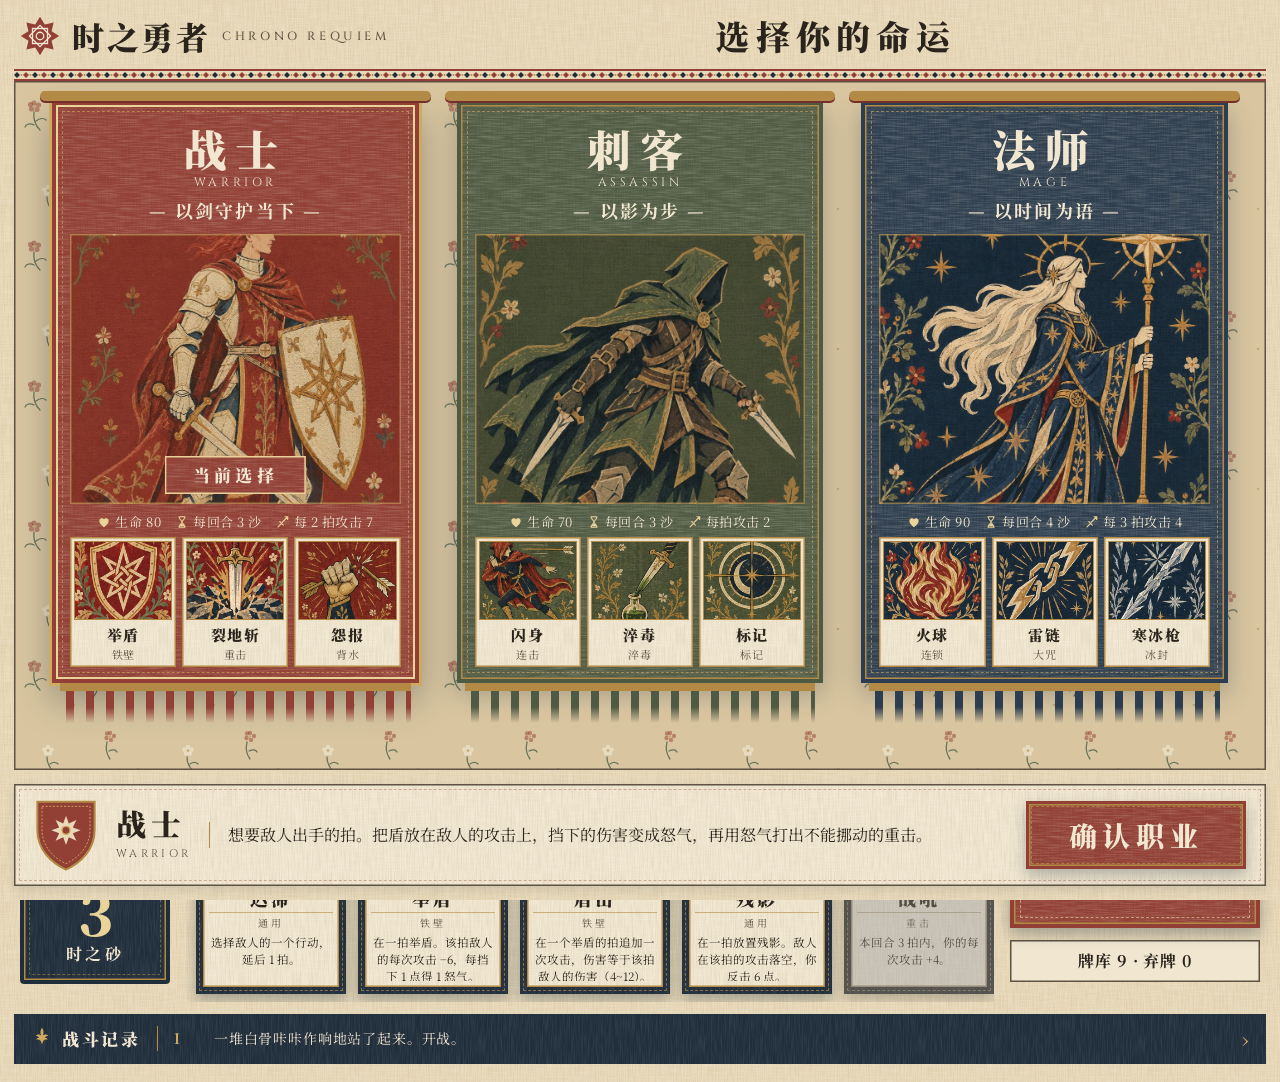
==== index.html @ f3b3032e "Add threads of fate and woven foes Threads of fate: the briefing offers one wager per fight (FATES);" ====
<!doctype html><html><head><meta charset=utf8><meta name=viewport content="width=device-width,initial-scale=1,viewport-fit=cover"><style>:root{color-scheme:light;box-sizing:border-box;padding-top:env(safe-area-inset-top,0px);padding-bottom:env(safe-area-inset-bottom,0px)}html{scroll-padding-top:env(safe-area-inset-top,0px)}body{margin:0;padding:0;font:14px -apple-system,BlinkMacSystemFont,sans-serif;background:#fff;color:#000}img{max-width:100%}[hidden]:not([hidden=until-found i]){display:none!important}</style></head><body>
<title>时之勇者 · 命运织锦</title>
<meta name="claude:viewport-fit-sides" content="cover">
<link rel="preconnect" href="https://fonts.googleapis.com">
<link rel="stylesheet" href="https://fonts.googleapis.com/css2?family=Cinzel:wght@500;700;900&family=Noto+Serif+SC:wght@500;700;900&display=swap">
<style>
/* 命运织锦 · Fate Tapestry (design/fate-tapestry). The whole game is one woven medieval tapestry: flax linen carries
   the information, ink-indigo carries story and figures, madder red marks danger and the main action, ochre-gold thread
   marks selection and the moments where threads cross. Texture stays at the edges and in the art; text fields stay quiet.
   Seven floors of the clock tower: floors 1-5 each draw one of three minor foes, then the black knight, then the Demon King. */
:root{
  --flax:#e8d9b9; --flax2:#f1e7d1; --flax3:#d9c6a0; --flax4:#c9b48a;
  --indigo:#202d3a; --indigo2:#2c3d4f; --indigo3:#3b5064;
  --madder:#923f35; --madder2:#73302a; --madder3:#b4574a;
  --gold:#b28a45; --gold2:#cfa95f; --gold3:#ead39a;
  --moss:#69745c; --moss2:#4f5a44; --stone:#8d8a80;
  --ink:#2a241c; --ink2:#5e5343; --muted:#857a66;
  --fire:#b8562f; --ice:#5f8296; --bolt:#b28a45;
  --t-move:var(--indigo2); --t-res:#9a7535; --t-rhy:var(--moss); --t-grd:#7c7a72; --t-frb:#5b2c3a;
  --t-war:var(--madder); --t-rog:var(--moss2); --t-mag:var(--indigo2); --rage:var(--madder3);
  --f-display:"Noto Serif SC","Songti SC","STSong",serif;
  --f-latin:"Cinzel","Trajan Pro","Times New Roman",serif;
  --f-body:"Noto Serif SC","Songti SC","STSong",Georgia,serif;
  /* textures: flax linen, indigo weave, millefleur sprigs, woven trim */
  --linen:url("data:image/svg+xml,%3Csvg xmlns='http://www.w3.org/2000/svg' width='220' height='220'%3E%3Cfilter id='a'%3E%3CfeTurbulence type='fractalNoise' baseFrequency='.9 .045' numOctaves='2' stitchTiles='stitch' seed='4'/%3E%3CfeColorMatrix values='0 0 0 0 .32 0 0 0 0 .24 0 0 0 0 .12 0 0 0 .9 -.3'/%3E%3C/filter%3E%3Cfilter id='b'%3E%3CfeTurbulence type='fractalNoise' baseFrequency='.045 .9' numOctaves='2' stitchTiles='stitch' seed='9'/%3E%3CfeColorMatrix values='0 0 0 0 1 0 0 0 0 .98 0 0 0 0 .9 0 0 0 .9 -.35'/%3E%3C/filter%3E%3Crect width='220' height='220' filter='url(%23a)' opacity='.32'/%3E%3Crect width='220' height='220' filter='url(%23b)' opacity='.4'/%3E%3C/svg%3E");
  --weave:url("data:image/svg+xml,%3Csvg xmlns='http://www.w3.org/2000/svg' width='220' height='220'%3E%3Cfilter id='a'%3E%3CfeTurbulence type='fractalNoise' baseFrequency='.85 .05' numOctaves='2' stitchTiles='stitch' seed='2'/%3E%3CfeColorMatrix values='0 0 0 0 .55 0 0 0 0 .62 0 0 0 0 .72 0 0 0 .9 -.3'/%3E%3C/filter%3E%3Crect width='220' height='220' filter='url(%23a)' opacity='.22'/%3E%3C/svg%3E");
  --sprig:url("data:image/svg+xml,%3Csvg xmlns='http://www.w3.org/2000/svg' width='140' height='140' fill-opacity='.5'%3E%3Cg fill='%23923f35'%3E%3Ccircle cx='20' cy='22' r='2.6'/%3E%3Ccircle cx='24.5' cy='24' r='2.6'/%3E%3Ccircle cx='23' cy='28.5' r='2.6'/%3E%3Ccircle cx='17.5' cy='28' r='2.6'/%3E%3Ccircle cx='16.5' cy='23.5' r='2.6'/%3E%3Ccircle cx='96' cy='92' r='2.2'/%3E%3Ccircle cx='100' cy='95' r='2.2'/%3E%3Ccircle cx='97' cy='99' r='2.2'/%3E%3Ccircle cx='92.5' cy='97' r='2.2'/%3E%3Ccircle cx='93' cy='92.5' r='2.2'/%3E%3C/g%3E%3Cg fill='%23f6efe0'%3E%3Ccircle cx='86' cy='30' r='2.2'/%3E%3Ccircle cx='89.5' cy='32.5' r='2.2'/%3E%3Ccircle cx='88' cy='36.5' r='2.2'/%3E%3Ccircle cx='84' cy='36.5' r='2.2'/%3E%3Ccircle cx='82.5' cy='32.5' r='2.2'/%3E%3Ccircle cx='34' cy='106' r='2.2'/%3E%3Ccircle cx='37.5' cy='108.5' r='2.2'/%3E%3Ccircle cx='36' cy='112.5' r='2.2'/%3E%3Ccircle cx='32' cy='112.5' r='2.2'/%3E%3Ccircle cx='30.5' cy='108.5' r='2.2'/%3E%3C/g%3E%3Cg fill='%23b28a45'%3E%3Ccircle cx='20.5' cy='25.8' r='1.4'/%3E%3Ccircle cx='96' cy='95.5' r='1.2'/%3E%3Ccircle cx='86' cy='33.6' r='1.2'/%3E%3Ccircle cx='34' cy='109.6' r='1.2'/%3E%3Ccircle cx='60' cy='64' r='1.3'/%3E%3Ccircle cx='124' cy='128' r='1.3'/%3E%3C/g%3E%3Cg fill='none' stroke='%2369745c' stroke-width='1.3' stroke-linecap='round'%3E%3Cpath d='M20 31c-1 8 2 14 6 18M22 40c4-3 8-3 10-1M20 44c-4-2-8-1-9 2M93 101c-2 8 0 13 3 17M95 110c4-2 7-1 8 1M84 40c1 7-1 11-4 15M83 48c-4-1-6 0-7 2M33 116c0 7 3 11 6 14M36 123c3-2 6-2 8 0'/%3E%3C/g%3E%3C/svg%3E");
  --trim:url("data:image/svg+xml,%3Csvg xmlns='http://www.w3.org/2000/svg' width='18' height='12'%3E%3Crect width='18' height='12' fill='%23e8d9b9'/%3E%3Crect width='18' height='2' fill='%23923f35'/%3E%3Crect y='10' width='18' height='2' fill='%23923f35'/%3E%3Cpath d='M0 6l3-3 3 3-3 3z' fill='%23202d3a'/%3E%3Cpath d='M9 6l3-3 3 3-3 3z' fill='%23923f35'/%3E%3Ccircle cx='7.5' cy='6' r='.9' fill='%23b28a45'/%3E%3Ccircle cx='16.5' cy='6' r='.9' fill='%23b28a45'/%3E%3C/svg%3E");
  --trim-i:url("data:image/svg+xml,%3Csvg xmlns='http://www.w3.org/2000/svg' width='18' height='12'%3E%3Crect width='18' height='12' fill='%23202d3a'/%3E%3Crect width='18' height='1.4' fill='%23b28a45'/%3E%3Crect y='10.6' width='18' height='1.4' fill='%23b28a45'/%3E%3Cpath d='M0 6l3-3 3 3-3 3z' fill='%23923f35'/%3E%3Cpath d='M9 6l3-3 3 3-3 3z' fill='%23e8d9b9'/%3E%3C/svg%3E");
  color-scheme:light;
}
*{box-sizing:border-box}
html,body{height:100%}
body{margin:0;background:var(--flax) var(--linen);color:var(--ink);font-family:var(--f-body);font-size:15px;line-height:1.5;overflow-x:hidden}
button{font-family:var(--f-body);cursor:pointer;color:inherit}
.wrap{position:relative;max-width:1440px;margin:0 auto;padding-block:0 18px;padding-left:max(14px,env(safe-area-inset-left,0px));padding-right:max(14px,env(safe-area-inset-right,0px));display:flex;flex-direction:column}
.trim{height:12px;background:var(--trim) 0 0/18px 12px repeat-x}
.trim.i{background-image:var(--trim-i)}

/* stitched frames: a hairline running stitch inside the edge of every woven panel */
.stitch{position:relative}
.stitch::after{content:"";position:absolute;inset:4px;border:1.5px dashed rgba(178,138,69,.75);pointer-events:none;z-index:1}
.stitch.r::after{border-color:rgba(146,63,53,.55)}

/* Masthead */
.mast{display:flex;align-items:center;gap:14px 22px;padding:10px 6px 8px;flex-wrap:wrap}
.logo{display:flex;align-items:center;gap:12px;margin:0;text-decoration:none}
.logo .knot{width:40px;height:40px;flex:none;color:var(--madder)}
.logo b{font-family:var(--f-display);font-weight:900;font-size:clamp(24px,3vw,32px);letter-spacing:.08em;line-height:1;color:var(--ink)}
.logo span{font-family:var(--f-latin);font-size:12px;letter-spacing:.3em;color:var(--ink2);font-weight:500}
.vine{flex:1;min-width:60px;height:26px;background:url("data:image/svg+xml,%3Csvg xmlns='http://www.w3.org/2000/svg' width='120' height='26'%3E%3Cpath d='M0 13c15-9 25-9 30 0s15 9 30 0 25-9 30 0 20 9 30 0' fill='none' stroke='%2369745c' stroke-width='1.4'/%3E%3Cg fill='%2369745c'%3E%3Cpath d='M14 7c3-4 7-4 8-2-3 2-5 3-8 2zM44 19c3 4 7 4 8 2-3-2-5-3-8-2zM74 7c3-4 7-4 8-2-3 2-5 3-8 2zM104 19c3 4 7 4 8 2-3-2-5-3-8-2z'/%3E%3C/g%3E%3Cg fill='%23923f35'%3E%3Ccircle cx='30' cy='13' r='3'/%3E%3Ccircle cx='90' cy='13' r='3'/%3E%3C/g%3E%3Cg fill='%23f6efe0'%3E%3Ccircle cx='60' cy='13' r='2.6'/%3E%3Ccircle cx='0' cy='13' r='2.6'/%3E%3Ccircle cx='120' cy='13' r='2.6'/%3E%3C/g%3E%3Cg fill='%23b28a45'%3E%3Ccircle cx='30' cy='13' r='1.1'/%3E%3Ccircle cx='90' cy='13' r='1.1'/%3E%3C/g%3E%3C/svg%3E") center/120px 26px repeat-x;opacity:.9}
.meta{display:flex;align-items:center;font-family:var(--f-display);font-size:16px;font-weight:700;color:var(--ink)}
.meta>*{padding:2px 16px;border-left:1.5px solid var(--flax4)}
.meta>*:first-child{border-left:0}
.meta b{font-family:var(--f-display);font-variant-numeric:tabular-nums}
.tbtn{display:inline-flex;align-items:center;gap:7px;background:none;border:0;font-family:var(--f-display);font-weight:700;font-size:16px;color:var(--ink);letter-spacing:.08em}
.tbtn svg{width:20px;height:20px;color:var(--ink2);transition:transform .3s}
.tbtn:hover svg,.tbtn:focus-visible svg{transform:rotate(60deg);color:var(--madder)}
.tbtn:focus-visible{outline:1.5px dashed var(--madder);outline-offset:3px}

/* Arena: one indigo story frieze, hero at left facing the foe at right */
.arena{position:relative;display:grid;grid-template-columns:1fr 1fr;height:clamp(240px,27vw,350px);background:var(--indigo) var(--weave);overflow:hidden;border-block:3px solid var(--indigo)}
.half{position:relative;overflow:hidden;min-width:0}
.half .art{position:absolute;inset:0;background-size:cover;background-repeat:no-repeat;transform-origin:50% 90%}
.half.hero .art{background-image:var(--hero,url(img/hero_warrior.jpg));background-position:30% 40%;-webkit-mask-image:linear-gradient(90deg,#000 80%,transparent);mask-image:linear-gradient(90deg,#000 80%,transparent)}
.half.foe .art{background-position:70% 40%;-webkit-mask-image:linear-gradient(270deg,#000 80%,transparent);mask-image:linear-gradient(270deg,#000 80%,transparent)}
.half::after{content:"";position:absolute;inset:auto 0 0;height:34%;pointer-events:none;background:linear-gradient(0deg,rgba(32,45,58,.7),transparent)}
.half.foe.rage .art{filter:saturate(1.25) sepia(.25) hue-rotate(-12deg)}
.half.foe.rage::before{content:"";position:absolute;inset:0;z-index:1;pointer-events:none;background:radial-gradient(ellipse at 60% 45%,rgba(146,63,53,.38),transparent 70%);animation:breathe 1.8s ease-in-out infinite}
@keyframes breathe{50%{opacity:.35}}
.half .art.hitfx{animation:hitfx .32s}
@keyframes hitfx{0%{filter:brightness(1.7) sepia(.6)}100%{filter:none}}
.half .art.shake{animation:shake .35s,hitfx .32s}
@keyframes shake{25%{translate:-8px 0}50%{translate:7px 0}75%{translate:-3px 0}}
.roundel{position:absolute;left:50%;top:44%;transform:translate(-50%,-50%);width:clamp(110px,13vw,170px);aspect-ratio:1;z-index:4;pointer-events:none;color:var(--gold2)}
.roundel svg{width:100%;height:100%;overflow:visible}
.roundel .rays{transform-origin:50% 50%;animation:spin 90s linear infinite}
@keyframes spin{to{transform:rotate(360deg)}}
.plate{position:absolute;bottom:12px;z-index:3;display:flex;flex-direction:column;align-items:flex-start;gap:6px;max-width:calc(100% - 30px)}
.half.hero .plate{left:clamp(14px,6%,70px)}
.half.foe .plate{right:clamp(14px,6%,70px);align-items:flex-end}
.status{display:flex;gap:6px;align-items:center;flex-wrap:wrap;min-height:24px}
.half.foe .status{justify-content:flex-end}
/* life ribbon: a madder pennant with notched ends and a thread gauge sewn along its foot */
.lr{position:relative;display:flex;align-items:baseline;gap:14px;padding:7px 34px 11px;min-width:min(330px,100%);color:var(--flax2);background:var(--madder) var(--linen);
  clip-path:polygon(0 0,100% 0,calc(100% - 14px) 50%,100% 100%,0 100%,14px 50%);font-family:var(--f-display);white-space:nowrap}
.lr::before{content:"";position:absolute;inset:3px 16px;border-block:1px dashed rgba(234,211,154,.55);pointer-events:none}
.lr .nm{font-weight:900;font-size:18px;letter-spacing:.12em}
.lr .hp{font-family:var(--f-display);font-weight:700;font-size:18px;font-variant-numeric:tabular-nums;letter-spacing:.04em}
.lr .res{font-size:13px;color:var(--gold3);letter-spacing:.06em}
.lr .gauge{position:absolute;left:22px;right:22px;bottom:4px;height:3px;background:rgba(32,45,58,.55)}
.lr .gauge i{position:absolute;inset:0 auto 0 0}
.lr .gauge .lag{background:var(--flax);opacity:.55;transition:width .7s .35s ease-in}
.lr .gauge .cur{background:var(--gold3);transition:width .25s ease-out}
.tag{display:inline-block;padding:1px 9px;font-size:12px;line-height:1.6;color:var(--ink);background:var(--flax2);border-left:3px solid var(--gold);box-shadow:0 1px 0 rgba(0,0,0,.25)}
.tag.ok{border-color:var(--moss)} .tag.rg{border-color:var(--madder)} .tag.cb{border-color:var(--moss2)} .tag.mg{border-color:var(--indigo2)}
.tag.sh{border-color:var(--ice)} .tag.mr{border-color:var(--t-frb)}
.tag.p2{border-color:var(--madder);background:var(--madder);color:var(--flax2);animation:pulse 1.6s infinite}
@keyframes pulse{50%{filter:brightness(1.18)}}
.mood{width:34px;height:34px;border-radius:50%;border:2px solid var(--gold2);background:var(--indigo) center/cover;box-shadow:0 2px 6px rgba(0,0,0,.5)}
.mood.judge{border-color:var(--gold3)} .mood.rage{border-color:var(--madder3);box-shadow:0 0 0 2px var(--madder)}
.floats{position:absolute;inset:0;pointer-events:none;z-index:6}
.flt{position:absolute;left:50%;top:30%;transform:translateX(-50%);font-family:var(--f-display);font-weight:900;font-size:34px;white-space:nowrap;animation:rise 1.3s ease-out forwards;color:var(--flax2);-webkit-text-stroke:1px var(--indigo);paint-order:stroke fill;text-shadow:0 2px 0 var(--indigo)}
.flt.dmg{color:var(--gold3)} .flt.big{font-size:54px;color:var(--gold3);text-shadow:0 3px 0 var(--madder2),0 0 0 var(--indigo)}
.flt.hurt{color:#f0a493} .flt.info{font-size:19px;color:var(--flax2);letter-spacing:.12em;-webkit-text-stroke:0;text-shadow:0 1px 3px var(--indigo),0 0 8px var(--indigo)} .flt.heal{color:#b9c9a3}
@keyframes rise{0%{opacity:0;transform:translate(-50%,14px) scale(.6)}14%{opacity:1;transform:translate(-50%,0) scale(1.15)}28%{transform:translate(-50%,-6px) scale(1)}100%{opacity:0;transform:translate(-50%,-80px) scale(1)}}
.flash{position:absolute;inset:0;z-index:7;pointer-events:none;background:radial-gradient(circle,rgba(234,211,154,.55),transparent 65%);opacity:0}
.flash.on{animation:flash .45s ease-out}
@keyframes flash{0%{opacity:1}100%{opacity:0}}
/* turn and event banners: a madder cloth tab let down over the frieze */
.banner{position:absolute;left:50%;top:44%;z-index:8;pointer-events:none;text-align:center;opacity:0;padding:12px 64px 14px;transform:translate(-50%,-50%);color:var(--flax2);background:var(--madder) var(--linen);
  clip-path:polygon(0 0,100% 0,calc(100% - 22px) 50%,100% 100%,0 100%,22px 50%)}
.banner::before{content:"";position:absolute;inset:4px 24px;border-block:1.5px dashed rgba(234,211,154,.6)}
.banner b{display:block;font-family:var(--f-display);font-weight:900;font-size:30px;letter-spacing:.3em;white-space:nowrap}
.banner span{font-family:var(--f-latin);font-size:11px;letter-spacing:.4em;color:var(--gold3);white-space:nowrap}
.banner.red{background-color:var(--indigo)}
.banner.show{animation:banner 1.6s ease-out}
@keyframes banner{0%{opacity:0;transform:translate(-50%,-80%) scaleY(.4)}14%{opacity:1;transform:translate(-50%,-50%) scaleY(1)}78%{opacity:1}100%{opacity:0}}

/* Loom of fate: warp threads divide time into beats, cloth patches carry the actions, knots mark beats where they meet */
.loom{display:grid;grid-template-columns:200px minmax(0,1fr);gap:0 14px;padding:14px 10px 14px 6px;background:var(--flax2) var(--linen)}
.loom>*{min-width:0}
.loomhead{display:flex;flex-direction:column;gap:10px;padding:6px 4px 0 10px;position:relative}
.loomhead .ttl b{display:block;font-family:var(--f-display);font-weight:900;font-size:34px;letter-spacing:.06em;line-height:1.1;color:var(--ink)}
.loomhead .ttl small{display:block;font-family:var(--f-latin);font-size:11px;letter-spacing:.28em;color:var(--ink2);margin-top:4px}
.loomhead .sprigs{flex:1;min-height:60px;background:url("data:image/svg+xml,%3Csvg xmlns='http://www.w3.org/2000/svg' viewBox='0 0 180 110'%3E%3Cg fill='none' stroke='%2369745c' stroke-width='1.6' stroke-linecap='round'%3E%3Cpath d='M10 108C30 80 40 50 70 30M40 70c-10-6-22-4-28 4M52 52c4-12 14-18 26-18M70 30c10-10 24-12 34-6'/%3E%3Cpath d='M150 108c-6-30 0-60 20-80M158 70c8-6 16-6 20-2M156 50c-8-4-16-2-20 4'/%3E%3C/g%3E%3Cg fill='%2369745c'%3E%3Cpath d='M30 82c-8 0-12-6-12-6 6-2 12 0 12 6zM60 40c-2-8 2-13 2-13 4 5 3 10-2 13zM88 26c4-7 10-8 10-8 0 6-4 9-10 8zM164 62c6-4 12-2 12-2-3 5-8 6-12 2z'/%3E%3C/g%3E%3Cg fill='%23923f35'%3E%3Ccircle cx='70' cy='30' r='5'/%3E%3Ccircle cx='12' cy='76' r='4'/%3E%3Ccircle cx='170' cy='28' r='5'/%3E%3C/g%3E%3Cg fill='%23f6efe0'%3E%3Ccircle cx='104' cy='24' r='4'/%3E%3Ccircle cx='136' cy='54' r='3.5'/%3E%3C/g%3E%3Cg fill='%23b28a45'%3E%3Ccircle cx='70' cy='30' r='1.8'/%3E%3Ccircle cx='170' cy='28' r='1.8'/%3E%3Ccircle cx='104' cy='24' r='1.4'/%3E%3C/g%3E%3C/svg%3E") left bottom/contain no-repeat}
.hint{font-size:13px;line-height:1.55;color:var(--ink2);display:flex;align-items:flex-start;gap:6px;flex-wrap:wrap}
.hint>svg{width:12px;height:12px;flex:none;margin-top:4px;color:var(--gold)}
.hint.err{color:var(--madder);font-weight:700}
.hint.pend{color:var(--indigo);font-weight:700}
.cancel{background:var(--flax2);border:1px solid var(--indigo2);color:var(--indigo);padding:0 12px;font-size:12px}
.cancel:hover,.cancel:focus-visible{background:var(--indigo);color:var(--flax2);outline:none}
.tlscroll{position:relative;overflow-x:auto;border:2px solid var(--indigo);background:var(--flax);scrollbar-color:var(--flax4) transparent}
.tlwrap{position:relative;min-width:max-content}
.tl{display:flex}
.lanes{flex:none;width:86px;display:grid;grid-template-rows:42px 74px 64px 74px;position:sticky;left:0;z-index:3;background:var(--flax2);border-right:2px solid var(--indigo)}
.lanes div{display:flex;align-items:center;justify-content:center;font-family:var(--f-display);font-weight:900;font-size:19px;letter-spacing:.1em;color:var(--flax2)}
.lanes div:first-child{background:var(--flax2)}
.lanes .le{background:var(--madder) var(--linen)} .lanes .lc{background:var(--moss2) var(--linen)} .lanes .lh{background:var(--indigo) var(--weave)}
.lanes div+div{border-top:2px solid var(--flax2)}
.slot{flex:1 0 104px;display:grid;grid-template-rows:42px 74px 64px 74px;position:relative;background:#e0d1b0;transition:background-color .25s}
/* warp threads: each beat is bounded by a pair of flax threads, studded with ochre where the lanes cross */
.slot::before{content:"";position:absolute;inset:0;pointer-events:none;border-left:1px solid rgba(94,83,67,.35);box-shadow:inset 1px 0 0 rgba(255,250,236,.7)}
.slot>div{position:relative;border-bottom:1px solid rgba(94,83,67,.28)}
.slot>div:last-child{border-bottom:0}
.slot.now{background:#f4e9cf}
.slot.fut{background:#e3d5b6}
.slot.far{opacity:.55}
.bn{display:flex;align-items:center;justify-content:center;font-family:var(--f-display);font-weight:900;font-size:20px;color:var(--ink);letter-spacing:.02em}
.slot.fut .bn{color:var(--ink2)}
.slot.hit{background:#f9efd2}
.slot.hit::after{content:"";position:absolute;inset:0;pointer-events:none;box-shadow:inset 0 0 0 2px var(--gold),inset 0 0 18px rgba(178,138,69,.35);z-index:2}
.slot.tgt{cursor:pointer}
.slot.tgt::after{content:"";position:absolute;inset:4px;border:1.5px dashed var(--indigo2);pointer-events:none;opacity:.55;z-index:2}
.slot.tgt:hover{background:#fbf3df}
.slot.smk{background-image:repeating-linear-gradient(135deg,rgba(105,116,92,.14) 0 6px,transparent 6px 12px)}
.lane{display:flex;flex-direction:column;gap:4px;align-items:center;justify-content:center;padding:4px 6px}
.mid{display:flex;align-items:center;justify-content:center;font-size:13px;text-align:center;padding:0 3px;line-height:1.3}
/* the clash lane: two ochre threads cross the cell, a woven knot sits where they meet */
.mid.res,.mid.ok{background:url("data:image/svg+xml,%3Csvg xmlns='http://www.w3.org/2000/svg' viewBox='0 0 100 64' preserveAspectRatio='none'%3E%3Cpath d='M0 0L100 64M100 0L0 64' stroke='%23b28a45' stroke-width='1.2' vector-effect='non-scaling-stroke'/%3E%3C/svg%3E") center/100% 100% no-repeat}
.mid .mt{position:relative;z-index:1;display:flex;flex-direction:column;align-items:center;gap:1px;padding:2px 6px;line-height:1.25;font-family:var(--f-display);font-weight:700;color:var(--ink)}
.mid .mt:empty{display:none}
.mid.res .mt,.mid.ok .mt{background:var(--flax2);box-shadow:0 0 0 1px var(--gold)}
.mid.res .mt::before,.mid.ok .mt::before{content:"";width:20px;height:20px;margin-bottom:1px;background:var(--knot) center/contain no-repeat}
.mid.bad .mt{color:var(--madder)} .mid.ok .mt{color:var(--moss2)} .mid.arm .mt{color:var(--ink2)}
.mid em{font-style:normal;font-family:var(--f-display);font-weight:700;font-size:12px}
.mid em.tk{color:var(--madder)}.mid em.dl{color:var(--indigo)}.mid em.hl{color:var(--t-frb)}
.mid .old{font-size:10px;color:var(--muted);text-decoration:line-through}
:root{--knot:url("data:image/svg+xml,%3Csvg xmlns='http://www.w3.org/2000/svg' viewBox='0 0 40 40' fill='none' stroke='%23b28a45' stroke-width='3'%3E%3Cpath d='M20 4c6 0 9 5 6 10l-12 12c-3 5 0 10 6 10s9-5 6-10L14 14c-3-5 0-10 6-10z'/%3E%3Cpath d='M4 20c0-6 5-9 10-6l12 12c5 3 10 0 10-6s-5-9-10-6L14 26c-5 3-10 0-10-6z'/%3E%3C/svg%3E")}
/* cloth patches: madder for the foe, indigo for the hero, notched like cut cloth, a running stitch inside */
.chip{position:relative;z-index:1;display:flex;align-items:center;gap:6px;padding:6px 16px;min-width:84px;justify-content:center;font-family:var(--f-display);font-weight:900;font-size:17px;letter-spacing:.04em;white-space:nowrap;
  color:var(--flax2);background:var(--indigo) var(--weave);clip-path:polygon(0 0,100% 0,calc(100% - 6px) 50%,100% 100%,0 100%,6px 50%);transition:filter .12s}
.chip::before{content:"";position:absolute;inset:3px 8px;border-block:1px dashed rgba(234,211,154,.5);pointer-events:none}
.chip>svg{width:18px;height:18px;flex:none}
.chip b{font-weight:900;font-variant-numeric:tabular-nums}
.chip.e{background-color:var(--madder);background-image:var(--linen)}
.chip.e.j{background-color:var(--madder2);box-shadow:inset 0 0 0 2px var(--gold2)}
.chip.e.j.warn{animation:pulse 1.1s infinite}
.chip.e.na{background:var(--flax2);color:var(--madder);box-shadow:inset 0 0 0 1.5px var(--madder);font-size:14px}
.chip.e.na::before{border-color:rgba(146,63,53,.4)}
.chip.e.sh{background:var(--stone) var(--linen);color:var(--flax2);font-size:14px}
.chip.e.mir{background:var(--flax2);color:var(--indigo);box-shadow:inset 0 0 0 1.5px var(--indigo2);font-size:14px}
.chip.e.fin{background:#3a1512;animation:pulse 1.1s infinite;box-shadow:inset 0 0 0 2px var(--madder3)}
.chip .lock{font-size:11px;opacity:.9;border-left:1px solid currentColor;padding-left:5px}
.chip.h.ch{box-shadow:inset 0 0 0 2px var(--gold2)}
.chip.h.fx{background-color:#152029;box-shadow:inset 0 0 0 2px var(--gold2);color:var(--gold3)}
.chip.h.rev{background:var(--t-frb);color:var(--flax2)}
.chip.g{background:var(--flax2);color:var(--indigo);box-shadow:inset 0 0 0 1.5px var(--indigo2);font-size:14px}
.chip.g::before,.chip.w::before,.chip.d::before{border-color:rgba(32,45,58,.35)}
.chip.w{background:var(--gold3) var(--linen);color:var(--ink);font-size:14px}
.chip.d{background:var(--flax2);color:var(--moss2);box-shadow:inset 0 0 0 1.5px var(--moss2);font-size:14px}
.chip.k{background:var(--moss2) var(--linen);font-size:13px;min-width:0;padding:2px 12px}
.chip.sp{--ec:var(--fire);background:var(--ec) var(--linen);font-size:14px;padding:5px 12px}
.chip.sp[data-el="冰"]{--ec:var(--ice)} .chip.sp[data-el="雷"]{--ec:var(--bolt)}
.chip.spw{--ec:var(--fire);background:none;color:var(--ec);font-size:12px;min-width:0;padding:1px 10px;font-weight:700;clip-path:none;border:1.5px dotted var(--ec)}
.chip.spw::before{display:none}
.chip.spw[data-el="冰"]{--ec:var(--ice)} .chip.spw[data-el="雷"]{--ec:var(--bolt)}
.chip.pick{cursor:pointer;filter:drop-shadow(0 0 0 var(--gold));animation:bob 1s ease-in-out infinite}
.chip.pick::after{content:"";position:absolute;inset:0;box-shadow:inset 0 0 0 2px var(--gold3)}
.chip.pick:hover{filter:brightness(1.15)}
@keyframes bob{50%{translate:0 -2px}}
.slot.fut .chip{opacity:.78}
.slot.fut .bn,.slot.fut .mid{opacity:.85}
/* past beats are woven in: flattened to undyed flax, threads tied off */
.slot.past{flex:0 0 76px;background:#d6c7a6}
.slot.past .bn{color:var(--muted);font-size:16px}
.slot.past .chip{background:var(--flax3);color:var(--ink2);min-width:0;padding:2px 10px;font-size:13px;box-shadow:none;animation:none}
.slot.past .chip::before{border-color:rgba(94,83,67,.3)}
.slot.past .chip>svg{display:none}
.slot.past .mid .mt{background:none;box-shadow:none;color:var(--ink2);font-size:12px}
.slot.past .mid .mt::before{width:14px;height:14px;opacity:.6}
.slot.past.fresh{animation:woven .9s ease-out}
@keyframes woven{0%{background-color:#f9efd2}100%{background-color:#d6c7a6}}
/* the shuttle that crosses the beats as a turn resolves */
#needle{position:absolute;top:0;bottom:0;left:0;width:3px;margin-left:-1.5px;z-index:5;pointer-events:none;opacity:0;transition:left .45s cubic-bezier(.5,0,.3,1),opacity .3s;background:var(--gold)}
#needle.on{opacity:1}
#needle::before{content:"";position:absolute;top:8px;left:50%;width:34px;height:12px;transform:translateX(-50%);border-radius:50%;background:var(--madder);box-shadow:inset 0 0 0 2px var(--gold3)}
#threads{position:absolute;inset:0;width:100%;height:100%;pointer-events:none;z-index:6;overflow:visible}

/* Dock: the sand arch, the hand of embroidered card patches, the cloth tab that advances time */
.dock{display:grid;grid-template-columns:auto minmax(0,1fr) auto;gap:16px;align-items:center;padding:14px 6px 12px}
.sand{position:relative;width:150px;height:226px;display:flex;flex-direction:column;align-items:center;justify-content:flex-end;padding-bottom:18px;flex:none;color:var(--gold3);
  background:var(--indigo) var(--weave);border-radius:75px 75px 4px 4px;box-shadow:inset 0 0 0 4px var(--indigo),inset 0 0 0 5.5px var(--gold)}
.sand::after{content:"";position:absolute;inset:9px;border:1.5px dashed rgba(178,138,69,.55);border-radius:66px 66px 2px 2px;pointer-events:none}
.sand>span{position:absolute;top:22px;left:50%;width:84px;height:110px;transform:translateX(-50%)}
.sand>span svg,.logo .knot svg,.roundel svg{display:block;width:100%;height:100%}
.logo .knot{display:block}
.sandnum{position:relative;font-family:var(--f-display);font-weight:900;font-size:58px;line-height:1;color:var(--gold3);font-variant-numeric:tabular-nums}
.sandnum.bump{animation:bump .4s}
@keyframes bump{40%{transform:scale(1.3)}}
.sandlbl{position:relative;font-family:var(--f-display);font-weight:700;font-size:16px;color:var(--flax2);letter-spacing:.2em;margin-top:2px}
.debt{position:absolute;bottom:-20px;left:0;right:0;text-align:center;font-size:12px;color:var(--madder);font-weight:700}
.hand{display:flex;gap:12px;overflow-x:auto;padding:18px 10px 8px;min-width:0}
.hand>.card:first-child{margin-left:auto}.hand>.card:last-child{margin-right:auto}
.hand.empty::before{content:"手牌已放回牌库，时间正在流动……";color:var(--ink2);font-size:14px;align-self:center;padding:96px 0}
.card{--tc:var(--t-move);flex:0 0 150px;height:236px;padding:0;border:none;background:none;position:relative;text-align:center;color:var(--ink);transition:transform .18s ease-out,filter .18s;user-select:none;-webkit-user-select:none;touch-action:manipulation}
.card .fr{position:absolute;inset:0;display:flex;flex-direction:column;padding:7px;background:var(--indigo) var(--weave);box-shadow:0 6px 14px rgba(32,45,58,.35)}
.card .fr::after{content:"";position:absolute;inset:3px;border:1.5px dashed rgba(178,138,69,.7);pointer-events:none}
.card .art{height:118px;flex:none;position:relative;overflow:hidden;background:color-mix(in srgb,var(--tc) 85%,#000) var(--weave);box-shadow:inset 0 0 0 1.5px var(--gold)}
.card .art i{position:absolute;inset:0;background-size:cover;background-position:center}
.card .txt{flex:1;display:flex;flex-direction:column;align-items:center;background:var(--flax2) var(--linen);box-shadow:inset 0 0 0 1.5px var(--gold);padding:0 6px 6px;min-height:0}
.card .cn{font-family:var(--f-display);font-weight:900;font-size:18px;letter-spacing:.14em;line-height:1.2;padding:5px 0 3px;width:100%;border-bottom:1px solid rgba(178,138,69,.6)}
.card .ct{font-size:10px;letter-spacing:.3em;color:var(--ink2);padding-top:2px}
.card .cd{font-size:11.5px;line-height:1.45;padding:4px 2px 0;color:var(--ink);text-align:center;overflow:hidden}
.card .cx{font-size:10.5px;color:var(--madder);letter-spacing:.04em;margin-top:auto;font-weight:700}
.card .ks{font-size:10.5px;color:var(--gold);letter-spacing:.4em;margin-top:auto;font-weight:900}
.card[data-t="挪移"]{--tc:var(--t-move)} .card[data-t="共鸣"]{--tc:var(--t-res)} .card[data-t="节奏"]{--tc:var(--t-rhy)} .card[data-t="守御"]{--tc:var(--t-grd)} .card[data-t="禁术"]{--tc:var(--t-frb)}
.card[data-t="战士"]{--tc:var(--t-war)} .card[data-t="刺客"]{--tc:var(--t-rog)} .card[data-t="法师"]{--tc:var(--t-mag)}
.card.ks .fr{background-color:#5a4521;box-shadow:0 0 0 2px var(--gold2),0 6px 14px rgba(32,45,58,.35)}
.card.ks .fr::after{border-color:var(--gold3)}
.card .cost{position:absolute;top:-8px;left:-8px;width:36px;height:36px;z-index:3;display:flex;align-items:center;justify-content:center;border-radius:50%;background:var(--flax2);box-shadow:0 0 0 2px var(--gold),0 0 0 3.5px var(--indigo),0 2px 4px rgba(0,0,0,.4)}
.card .cost::before{content:"";position:absolute;inset:3px;border-radius:50%;border:1px dashed rgba(94,83,67,.5)}
.card .cost span{position:relative;font-family:var(--f-display);font-weight:900;font-size:20px;color:var(--ink);line-height:1}
.card.rg .cost{background:var(--madder);width:auto;min-width:36px;padding:0 10px 0 11px;border-radius:18px;gap:4px}
.card.rg .cost span{color:var(--flax2)}
.card.rg .cost small{position:relative;font-size:11px;color:var(--gold3);letter-spacing:.06em;font-weight:700}
.card:hover:not(:disabled),.card:focus-visible{transform:translateY(-14px) rotate(-1deg);outline:none;z-index:3}
.card:hover:not(:disabled) .fr,.card:focus-visible .fr{box-shadow:0 0 0 2.5px var(--gold2),0 16px 26px rgba(32,45,58,.4)}
.card.sel{transform:translateY(-20px);z-index:3}
.card.sel .fr{box-shadow:0 0 0 3px var(--madder),0 0 0 5px var(--gold3),0 18px 28px rgba(32,45,58,.45)}
.card:disabled{filter:grayscale(.7) brightness(.82) opacity(.75);cursor:not-allowed}
.card.flying{pointer-events:none}
.endwrap{display:flex;flex-direction:column;align-items:stretch;gap:12px;width:250px}
.endbtn{position:relative;display:flex;flex-direction:column;align-items:center;justify-content:center;gap:2px;height:168px;padding:16px 22px;color:var(--flax2);border:0;background:var(--madder) var(--linen);box-shadow:inset 0 0 0 4px var(--madder),inset 0 0 0 5.5px var(--gold),0 6px 14px rgba(32,45,58,.35);transition:filter .2s,transform .1s}
.endbtn::after{content:"";position:absolute;inset:10px;border:1.5px dashed rgba(234,211,154,.6);pointer-events:none}
.endbtn svg{width:120px;height:58px;flex:none}
.endbtn b{display:block;font-family:var(--f-display);font-weight:900;font-size:34px;letter-spacing:.16em;line-height:1.2}
.endbtn:hover:not(:disabled),.endbtn:focus-visible{filter:brightness(1.12);outline:none}
.endbtn:active:not(:disabled){transform:translateY(1px)}
.endbtn:disabled{opacity:.6;cursor:wait}
.busy .endbtn .shuttle{animation:weave .6s ease-in-out infinite alternate}
@keyframes weave{from{transform:translateX(-10px)}to{transform:translateX(10px)}}
.pilecount{text-align:center;padding:9px 6px;font-family:var(--f-display);font-weight:700;font-size:16px;letter-spacing:.06em;color:var(--ink);background:var(--flax2);box-shadow:inset 0 0 0 1.5px var(--ink2)}

/* Chronicle: the battle log rolls up from an indigo band at the foot */
.chron{background:var(--indigo) var(--weave);color:var(--flax2)}
.chron summary{cursor:pointer;list-style:none;padding:10px 18px;display:flex;align-items:center;gap:16px}
.chron summary::-webkit-details-marker{display:none}
.chron summary:focus-visible{outline:1.5px dashed var(--gold2);outline-offset:-4px}
.chron .lbl{display:flex;align-items:center;gap:10px;font-family:var(--f-display);font-weight:900;font-size:17px;letter-spacing:.16em;padding-right:16px;border-right:1.5px solid var(--gold);flex:none}
.chron .lbl svg{width:20px;height:20px;color:var(--gold2)}
.chron .latest{font-size:14px;flex:1;min-width:0;overflow:hidden;text-overflow:ellipsis;white-space:nowrap;letter-spacing:.06em}
.chron .tog{color:var(--gold2);font-size:20px;flex:none;transition:transform .25s}
.chron[open] .tog{transform:rotate(90deg)}
.chron[open] .latest{visibility:hidden}
.log{padding:0 18px 12px;font-size:13px;color:#c7cdd2;display:flex;flex-direction:column;gap:3px;max-height:200px;overflow:auto}
.log p{margin:0} .log p:first-child{color:var(--flax2)}
.t{display:inline-block;min-width:34px;font-family:var(--f-display);font-weight:700;color:var(--gold2);margin-right:6px}

/* ---------- Full-page screens: briefing, victory, defeat, summit ---------- */
.scr[hidden],.pickscr[hidden]{display:none}
.scr{position:fixed;inset:0;z-index:24;overflow:auto;background:var(--flax) var(--linen);color:var(--ink)}
.scr-in{position:relative;min-height:100%;display:flex;flex-direction:column;max-width:1500px;margin:0 auto;padding:0 max(14px,env(safe-area-inset-right,0px)) 16px max(14px,env(safe-area-inset-left,0px))}
.scr .mast .page{font-family:var(--f-display);font-weight:900;font-size:22px;letter-spacing:.2em;display:flex;align-items:center;gap:10px}
.scr .mast .page svg{width:18px;height:18px;color:var(--indigo)}
.body{flex:1;display:grid;gap:14px;padding-top:10px}
.pp{position:relative;padding:18px 22px 20px;background:var(--flax2) var(--linen);box-shadow:inset 0 0 0 1.5px var(--ink2),0 4px 10px rgba(32,45,58,.12)}
.pp::after{content:"";position:absolute;inset:5px;border:1.5px dashed rgba(146,63,53,.35);pointer-events:none}
.ip{position:relative;background:var(--indigo) var(--weave);color:var(--flax2);box-shadow:inset 0 0 0 4px var(--indigo),inset 0 0 0 5.5px var(--gold)}
.ip::after{content:"";position:absolute;inset:9px;border:1.5px dashed rgba(178,138,69,.5);pointer-events:none}
.sh{margin:0 0 12px;display:flex;align-items:center;justify-content:center;gap:12px;font-family:var(--f-display);font-weight:900;font-size:26px;letter-spacing:.14em;color:var(--ink)}
.sh::before,.sh::after{content:"";width:64px;height:22px;flex:none;background:url("data:image/svg+xml,%3Csvg xmlns='http://www.w3.org/2000/svg' viewBox='0 0 64 22'%3E%3Cpath d='M2 11c14 0 20-8 30-8M10 11c10 0 16 6 26 6' fill='none' stroke='%2369745c' stroke-width='1.4'/%3E%3Cpath d='M20 5c3-4 7-3 7-3-2 3-4 4-7 3zM22 16c4 3 7 2 7 2-2-3-5-3-7-2z' fill='%2369745c'/%3E%3Cg fill='%23923f35'%3E%3Ccircle cx='54' cy='11' r='4'/%3E%3Ccircle cx='40' cy='5' r='2.4'/%3E%3C/g%3E%3Ccircle cx='54' cy='11' r='1.4' fill='%23b28a45'/%3E%3C/svg%3E") center/contain no-repeat}
.sh::after{transform:scaleX(-1)}
.sh.sm{font-size:20px}.sh.sm::before,.sh.sm::after{width:46px}
.sh small{display:none}
.rules{list-style:none;margin:0;padding:0;display:flex;flex-direction:column}
.rules li{display:grid;grid-template-columns:52px minmax(0,1fr);gap:14px;align-items:center;padding:9px 0;border-top:1px solid rgba(94,83,67,.3);font-size:15px;line-height:1.6}
.rules li:first-child{border-top:0}
.rules li>i{width:52px;height:52px;display:flex;align-items:center;justify-content:center;color:var(--flax2);background:var(--madder) var(--linen);box-shadow:inset 0 0 0 2px var(--gold)}
.rules li:nth-child(3n+2)>i{background-color:var(--indigo)} .rules li:nth-child(3n)>i{background-color:var(--moss2)}
.rules li>i svg{width:30px;height:30px}
.scr b{color:var(--madder)}
.scr .chip b{color:inherit}
.ip b{color:var(--gold3)}
/* buttons: madder cloth tabs for the main action, flax tabs for the way back */
.acts{display:flex;gap:14px;align-items:stretch;flex-wrap:wrap}
.btn{position:relative;flex:1;min-width:150px;display:flex;align-items:center;justify-content:center;gap:12px;padding:16px 26px;font-family:var(--f-display);font-weight:900;font-size:21px;letter-spacing:.2em;color:var(--ink);border:0;
  background:var(--flax2) var(--linen);box-shadow:inset 0 0 0 2px var(--ink2),0 4px 10px rgba(32,45,58,.15);transition:filter .15s,transform .1s}
.btn::after{content:"";position:absolute;inset:5px;border:1.5px dashed rgba(178,138,69,.75);pointer-events:none}
.btn svg{width:26px;height:26px;flex:none;color:var(--gold)}
.btn.go,.btn.red{color:var(--flax2);background-color:var(--madder);box-shadow:inset 0 0 0 3px var(--madder),inset 0 0 0 4.5px var(--gold),0 6px 14px rgba(32,45,58,.3);font-size:28px;flex:1.4}
.btn.go svg,.btn.red svg{color:var(--gold3);width:64px;height:30px}
.btn:hover,.btn:focus-visible{filter:brightness(1.08);outline:none}
.btn:active{transform:translateY(1px)}

/* briefing: hunt tapestry at left, the foe's pattern and your class in the middle, the tower at right */
.scr.brief .body{grid-template-columns:minmax(0,1.08fr) minmax(360px,.92fr) 110px}
.hunt{position:relative;min-height:min(78vh,820px);overflow:hidden}
.hunt .pic{position:absolute;inset:10px;background:center 30%/cover no-repeat}
.hunt .flag{position:absolute;top:10px;left:34px;width:64px;height:120px;z-index:2;color:var(--gold3)}
.cart{position:absolute;left:50%;bottom:28px;transform:translateX(-50%);z-index:2;width:min(86%,520px);text-align:center;color:var(--flax2)}
.cart .fl{display:inline-block;padding:2px 22px;font-family:var(--f-display);font-weight:900;font-size:20px;letter-spacing:.2em;background:var(--indigo);box-shadow:inset 0 0 0 1.5px var(--gold)}
.cart .nm{position:relative;margin-top:-2px;padding:10px 60px 12px;background:var(--indigo) var(--weave);box-shadow:inset 0 0 0 2px var(--gold);clip-path:polygon(28px 0,calc(100% - 28px) 0,100% 50%,calc(100% - 28px) 100%,28px 100%,0 50%)}
.cart .nm::before,.cart .nm::after{content:"";position:absolute;top:50%;width:38px;height:38px;margin-top:-19px;background:var(--knot-g) center/contain no-repeat}
.cart .nm::before{left:16px}.cart .nm::after{right:16px}
.cart h2{margin:0;font-family:var(--f-display);font-weight:900;font-size:clamp(40px,4.4vw,60px);letter-spacing:.12em;line-height:1.1}
.cart .en{font-family:var(--f-latin);font-size:13px;letter-spacing:.32em;margin-top:6px;text-shadow:0 1px 3px var(--indigo)}
:root{--knot-g:url("data:image/svg+xml,%3Csvg xmlns='http://www.w3.org/2000/svg' viewBox='0 0 40 40' fill='none' stroke='%23cfa95f' stroke-width='2.4'%3E%3Cpath d='M20 4c6 0 9 5 6 10l-12 12c-3 5 0 10 6 10s9-5 6-10L14 14c-3-5 0-10 6-10z'/%3E%3Cpath d='M4 20c0-6 5-9 10-6l12 12c5 3 10 0 10-6s-5-9-10-6L14 26c-5 3-10 0-10-6z'/%3E%3C/svg%3E")}
.bmid{display:flex;flex-direction:column;gap:14px;min-width:0}
.preview{display:grid;grid-template-columns:repeat(3,1fr);margin-top:12px;border:1.5px solid var(--ink2);background:var(--flax)}
.preview>div{display:flex;flex-direction:column;align-items:center;gap:6px;padding:6px 6px 10px;border-left:1px solid rgba(94,83,67,.35)}
.preview>div:first-child{border-left:0}
.preview em{font-style:normal;font-family:var(--f-display);font-weight:900;font-size:17px}
.preview .chip{min-width:0;width:100%;font-size:15px;padding:6px 8px}
.preview .none{flex:1;width:100%;min-height:34px;display:flex;align-items:center;justify-content:center;color:var(--muted);background:#e6dabf;box-shadow:inset 0 0 0 1px rgba(94,83,67,.3)}
.cls{display:grid;grid-template-columns:96px minmax(0,1fr);gap:16px;align-items:center}
.crest{width:96px;height:110px;color:var(--cc,var(--madder))}
.crest svg{width:100%;height:100%}
.cls h3{margin:0;font-family:var(--f-display);font-weight:900;font-size:34px;letter-spacing:.2em;line-height:1.1}
.cls .sub{display:flex;align-items:center;gap:8px;margin:6px 0 4px;font-family:var(--f-display);font-weight:700;font-size:16px;letter-spacing:.06em;color:var(--ink)}
.cls .sub svg{width:20px;height:20px;color:var(--indigo)}
.cls p{grid-column:1/-1;margin:2px 0 0;font-size:13px;line-height:1.7;color:var(--ink2)}
/* the clock tower: seven stacked stone storeys, the current one in madder */
.tower{position:relative;display:flex;flex-direction:column-reverse;align-items:center;justify-content:flex-start;padding:62px 10px 14px;margin:0;list-style:none;background:var(--indigo) var(--weave);box-shadow:inset 0 0 0 4px var(--indigo),inset 0 0 0 5.5px var(--gold)}
.tower::before{content:"";position:absolute;top:18px;left:50%;width:0;height:0;transform:translateX(-50%);border:0 solid transparent;border-width:0 16px 32px;border-bottom-color:#c9c3b5}
.tw{position:relative;width:70px;flex:1;min-height:56px;max-height:96px;display:flex;flex-direction:column;align-items:center;justify-content:center;gap:4px;font-family:var(--f-display);font-weight:900;font-size:22px;color:var(--ink);
  background:#c9c3b5 repeating-linear-gradient(0deg,transparent 0 13px,rgba(32,45,58,.18) 13px 14px);border-top:3px solid #a9a397}
.tw::after{content:"";width:12px;height:16px;border-radius:6px 6px 0 0;background:var(--indigo);opacity:.65}
.tw:first-child{width:84px}
.tw.done{background-color:#d8c99f;color:var(--ink2)}
.tw.done::after{background:var(--gold);opacity:1}
.tw.cur{background:var(--madder) var(--linen);color:var(--gold3);box-shadow:0 0 0 2px var(--gold2);z-index:1}
.tw.cur::after{background:var(--gold3);opacity:1}
.dbg{font-size:13px;color:var(--ink2)}
.dbg summary{cursor:pointer;letter-spacing:.1em;width:max-content;max-width:100%}
.floors{display:flex;flex-direction:column;gap:6px;margin-top:10px}
.floors .fl{display:flex;gap:6px;align-items:baseline}
.floors .fl em{font-style:normal;font-size:12px;width:4.5em;flex:none}
.floors .fl div{display:flex;flex-wrap:wrap;gap:6px}
.floors button{padding:3px 10px;font:700 13px var(--f-body);background:var(--flax2);color:var(--ink);border:1px solid var(--ink2)}
.floors button.cur,.floors button:hover{background:var(--madder);color:var(--flax2);border-color:var(--madder)}

/* victory and summit headings */
.vban{align-self:center;position:relative;margin:-6px auto 0;padding:10px 70px 12px;text-align:center;color:var(--gold3);background:var(--madder) var(--linen);box-shadow:inset 0 0 0 3px var(--madder),inset 0 0 0 4.5px var(--gold);
  clip-path:polygon(0 0,100% 0,100% 100%,50% 86%,0 100%)}
.vban b{display:block;font-family:var(--f-display);font-weight:900;font-size:40px;letter-spacing:.3em;line-height:1.1;color:var(--gold3)}
.vban span{font-family:var(--f-latin);font-size:13px;letter-spacing:.4em;color:var(--flax2)}
.scr.win .body{grid-template-columns:minmax(300px,.62fr) minmax(0,1.38fr)}
.hero-col{display:flex;flex-direction:column;gap:12px}
.hero-col>.fig{flex:1;display:flex;padding:10px;min-height:340px}
.hero-col .pic{flex:1;background:center 18%/cover no-repeat}
.vmain .lead{margin:-10px 0 0;text-align:center;font-size:14px;color:var(--ink2);letter-spacing:.1em}
.seam{height:0;margin:-4px auto 0;width:min(520px,80%);border-top:2px dashed var(--madder)}
.seven{display:block;width:100%;height:70px}
.acts.end{justify-content:center}.acts.end .btn{max-width:440px}
.stat small+small,.stat b+small{font-size:11px;letter-spacing:.04em;color:var(--muted);font-weight:500}
.foecrest{display:flex;align-items:center;justify-content:center;padding:14px;background:var(--madder) var(--linen);box-shadow:inset 0 0 0 3px var(--madder),inset 0 0 0 4.5px var(--gold)}
.foecrest i{width:min(220px,70%);aspect-ratio:2/1;background:center/cover;clip-path:polygon(50% 0,100% 50%,50% 100%,0 50%);box-shadow:inset 0 0 0 3px var(--gold)}
.best{display:grid;grid-template-columns:auto minmax(0,1fr);gap:14px;align-items:center;padding:16px 20px}
.best .v{text-align:center;padding:0 6px}
.best .v small{display:block;font-family:var(--f-display);font-weight:700;font-size:15px;letter-spacing:.14em}
.best .v b{display:block;font-family:var(--f-display);font-weight:900;font-size:56px;line-height:1.05;color:var(--gold3)}
.best .v em{font-style:normal;font-family:var(--f-display);font-size:15px}
.best .cards{font-size:13px;line-height:1.7;color:#d3d7da;border-left:1.5px solid rgba(178,138,69,.6);padding-left:14px}
.vmain{display:flex;flex-direction:column;gap:14px;min-width:0}
.ttl{margin:4px 0 0;text-align:center;font-family:var(--f-display);font-weight:900;font-size:clamp(38px,4.6vw,62px);letter-spacing:.1em;line-height:1.15;color:var(--ink)}
.stats{display:grid;grid-template-columns:repeat(3,minmax(0,1fr));gap:10px}
.stat{display:flex;align-items:center;justify-content:center;gap:14px;padding:14px 12px;background:var(--flax2) var(--linen);box-shadow:inset 0 0 0 1.5px var(--ink2)}
.stat>i{width:44px;height:44px;flex:none;display:flex;align-items:center;justify-content:center;color:var(--flax2);background:var(--madder) var(--linen);box-shadow:inset 0 0 0 2px var(--gold)}
.stat>i svg{width:26px;height:26px}
.stat>i.ind{background-color:var(--indigo)} .stat>i.mo{background-color:var(--moss2)}
.stat small{display:block;font-family:var(--f-display);font-weight:700;font-size:14px;letter-spacing:.1em;color:var(--ink2)}
.stat b{display:block;font-family:var(--f-display);font-weight:900;font-size:30px;line-height:1.15;color:var(--indigo);white-space:nowrap}
.stat b em{font-style:normal;color:var(--madder)}
.stat b.zh{font-size:21px;letter-spacing:.06em}
.rewards{display:flex;gap:18px;flex-wrap:wrap;justify-content:center;margin:0;padding:14px 4px 4px}
.rewards .card{flex-basis:170px;height:262px}
.rewards .card .art{height:136px}
.rewards .card .cd{font-size:12.5px}
.skipcard{flex:0 0 170px;height:262px;display:flex;flex-direction:column;align-items:center;justify-content:flex-end;gap:4px;padding:16px 14px 18px;text-align:center;font:inherit;cursor:pointer;border:0;color:var(--ink);
  background:var(--flax2) var(--linen);box-shadow:inset 0 0 0 1.5px var(--ink2),0 6px 14px rgba(32,45,58,.2);transition:transform .18s,box-shadow .18s;position:relative}
.skipcard::after{content:"";position:absolute;inset:5px;border:1.5px dashed rgba(178,138,69,.7);pointer-events:none}
.skipcard .sk-ic{flex:1;width:100%;color:var(--indigo);display:flex;align-items:center;justify-content:center}
.skipcard .sk-ic svg{width:96px;height:120px}
.skipcard b{font-family:var(--f-display);font-weight:900;font-size:21px;letter-spacing:.16em;color:var(--ink)!important;border-bottom:1px solid rgba(178,138,69,.7);padding-bottom:4px;width:100%}
.skipcard i{font-style:normal;font-size:13px;color:var(--ink2)}
.skipcard:hover,.skipcard:focus-visible{transform:translateY(-14px) rotate(1deg);box-shadow:inset 0 0 0 1.5px var(--ink2),0 0 0 2.5px var(--gold2),0 16px 26px rgba(32,45,58,.3);outline:none}
.rwnote{display:inline-block;margin:0 auto;padding:6px 26px;font-family:var(--f-display);font-weight:700;letter-spacing:.14em;font-size:15px;color:var(--flax2);background:var(--indigo);box-shadow:inset 0 0 0 1.5px var(--gold)}
/* the journey frieze: the red thread runs past every floor, a knot at each one cleared */
.journey{position:relative;display:flex;justify-content:space-between;align-items:center;padding:30px 40px 34px;overflow:hidden}
.journey::before{content:"";position:absolute;left:30px;right:30px;top:50%;border-top:2px dashed var(--madder3)}
.journey .jn{position:relative;z-index:1;display:flex;flex-direction:column;align-items:center;gap:4px;font-family:var(--f-display);font-size:12px;color:#cfd3d6;letter-spacing:.06em}
.journey .jn i{width:18px;height:18px;border-radius:50%;background:var(--indigo);box-shadow:0 0 0 2px var(--stone)}
.journey .jn.done i{background:var(--gold2);box-shadow:0 0 0 2px var(--gold3)}
.journey .jn.next i{width:26px;height:26px;background:var(--madder);box-shadow:0 0 0 2px var(--gold3),0 0 0 6px rgba(146,63,53,.35)}
.journey .jn b{font-weight:900;font-size:14px;color:var(--flax2)!important}
.journey .jn span{position:absolute;top:100%;margin-top:4px;white-space:nowrap}
.journey .jn em{position:absolute;bottom:100%;margin-bottom:4px;font-style:normal;font-family:var(--f-latin);font-size:11px;letter-spacing:.14em;color:var(--gold2)}

/* the road: the red thread forks, each strand ends in a cloth patch; the weavery lays its wares out on flax */
.scr.road .body,.scr.shop .body{grid-template-columns:minmax(0,1fr);align-content:start}
.scr.road .lead,.scr.shop .lead{margin:-6px 0 0;text-align:center;font-size:15px;color:var(--ink2);letter-spacing:.1em}
.fork{display:flex;gap:26px;justify-content:center;flex-wrap:wrap;padding:30px 0 10px}
.thr{position:relative;flex:0 1 320px;display:flex;flex-direction:column;align-items:center;gap:8px;padding:30px 22px 26px;border:0;font:inherit;cursor:pointer;text-align:center;color:var(--flax2);
  background:var(--indigo) var(--weave);box-shadow:inset 0 0 0 4px var(--indigo),inset 0 0 0 5.5px var(--gold),0 8px 18px rgba(32,45,58,.3);transition:transform .18s,box-shadow .18s}
.thr::after{content:"";position:absolute;inset:9px;border:1.5px dashed rgba(178,138,69,.5);pointer-events:none}
.thr::before{content:"";position:absolute;bottom:100%;left:50%;height:30px;border-left:3px solid var(--madder)}
.thr .ic{width:96px;height:96px;display:flex;align-items:center;justify-content:center;color:var(--gold3);background:var(--madder) var(--linen);box-shadow:inset 0 0 0 2px var(--gold)}
.thr .ic svg{width:58px;height:58px}
.thr b{font-family:var(--f-display);font-weight:900;font-size:28px;letter-spacing:.2em;color:var(--gold3)!important}
.thr small{font-family:var(--f-latin);font-size:11px;letter-spacing:.3em;color:var(--gold2)}
.thr .d{font-size:15px;line-height:1.6;color:#d3d7da}
.thr:hover:not(:disabled),.thr:focus-visible{transform:translateY(-8px);box-shadow:inset 0 0 0 4px var(--indigo),inset 0 0 0 6px var(--gold3),0 0 0 3px var(--gold2),0 16px 28px rgba(32,45,58,.4);outline:none}
.thr:disabled{opacity:.5;cursor:default}
.note{max-width:640px;margin:40px auto 0;text-align:center;font-size:20px;font-family:var(--f-display)}
.ware{display:flex;flex-direction:column;align-items:center;gap:10px}
.ware .card{flex:none;width:170px;height:262px}.ware .card .art{height:136px}
.price{font-family:var(--f-display);font-weight:900;font-size:16px;letter-spacing:.1em;padding:3px 18px;background:var(--indigo);color:var(--gold3);box-shadow:inset 0 0 0 1.5px var(--gold)}
.ware.sold .price{background:var(--stone);color:var(--flax2)}
.crafts,.stitches{display:grid;grid-template-columns:repeat(3,minmax(0,1fr));gap:12px}
.craft{display:flex;align-items:center;gap:14px;padding:14px 16px;border:0;font:inherit;text-align:left;cursor:pointer;color:var(--ink);background:var(--flax2) var(--linen);box-shadow:inset 0 0 0 1.5px var(--ink2);transition:box-shadow .15s,transform .1s}
.craft>i{width:44px;height:44px;flex:none;display:flex;align-items:center;justify-content:center;color:var(--gold3);background:var(--madder) var(--linen);box-shadow:inset 0 0 0 2px var(--gold)}
.craft>i svg{width:26px;height:26px}
.craft span{flex:1;min-width:0}
.craft b{display:block;font-family:var(--f-display);font-weight:900;font-size:21px;letter-spacing:.14em;color:var(--ink)!important}
.craft small{display:block;font-size:13px;line-height:1.5;color:var(--ink2)}
.craft em{font-style:normal;font-family:var(--f-display);font-weight:900;font-size:18px;color:var(--gold);white-space:nowrap}
.craft em::after{content:" 金线";font-size:12px}
.craft:hover:not(:disabled),.craft:focus-visible{box-shadow:inset 0 0 0 1.5px var(--ink2),0 0 0 2.5px var(--gold2);outline:none}
.craft:disabled{opacity:.45;cursor:default}
.sewing{display:grid;grid-template-columns:auto minmax(0,1fr);gap:20px;align-items:center}
.sewing .stitches{grid-template-columns:minmax(0,1fr)}
.deckpick .card{flex-basis:150px;height:236px}.deckpick .card .art{height:110px}
.rwnote em{font-style:normal;color:var(--gold3)}
/* a stitched card wears a gold thread under its text */
.card .stl{position:absolute;left:0;right:0;bottom:0;padding:2px 4px;font-size:11px;font-weight:900;letter-spacing:.06em;color:var(--ink);text-align:center;white-space:nowrap;overflow:hidden;
  background:var(--gold3);box-shadow:0 -1.5px 0 var(--gold),inset 0 -1px 0 var(--gold)}
.card.st .fr{box-shadow:0 0 0 2px var(--gold2),0 6px 14px rgba(32,45,58,.35)}
@media (max-width:820px){.crafts,.stitches{grid-template-columns:minmax(0,1fr)}.sewing{grid-template-columns:minmax(0,1fr)}.fork{gap:40px}}

/* knots: gold knot emblems in the header, a list in the briefing, cloth patches when you pick one */
.knots{display:inline-flex;gap:4px;align-items:center}
.knots i{width:22px;height:22px;color:var(--gold);display:inline-flex}.knots i svg{width:100%;height:100%}
.knotlist{list-style:none;margin:0;padding:0;display:flex;flex-direction:column;gap:6px}
.knotlist li{display:grid;grid-template-columns:28px auto minmax(0,1fr);gap:10px;align-items:center;font-size:14px;line-height:1.5}
.knotlist i{width:28px;height:28px;color:var(--gold)}.knotlist i svg{width:100%;height:100%}
.knotlist b{font-family:var(--f-display);font-weight:900;white-space:nowrap}
.thr .kn-ic,.kware .kn-ic{width:84px;height:84px;color:var(--gold3);display:flex}
.thr .kn-ic svg,.kware .kn-ic svg{width:100%;height:100%}
.kware{position:relative;width:170px;height:262px;display:flex;flex-direction:column;align-items:center;justify-content:center;gap:6px;padding:16px 12px;border:0;font:inherit;cursor:pointer;text-align:center;color:var(--flax2);
  background:var(--indigo) var(--weave);box-shadow:inset 0 0 0 3px var(--indigo),inset 0 0 0 4.5px var(--gold),0 6px 14px rgba(32,45,58,.3)}
.kware b{font-family:var(--f-display);font-weight:900;font-size:21px;letter-spacing:.14em;color:var(--gold3)!important}
.kware small{font-size:11px;letter-spacing:.2em;color:var(--gold2)}
.kware .d{font-size:12.5px;line-height:1.5;color:#d3d7da}
.kware:disabled{opacity:.45;cursor:default}
.tale{max-width:760px;width:100%;margin:20px auto 0;padding:34px 40px;text-align:center}
.tale .kick{font-family:var(--f-latin);font-size:13px;letter-spacing:.4em;color:var(--gold2)}
.tale h2{margin:6px 0 14px;font-family:var(--f-display);font-weight:900;font-size:clamp(32px,4vw,48px);letter-spacing:.14em;color:var(--gold3)}
.tale p{margin:0;font-size:17px;line-height:1.8;color:#e1e4e6}
.taleopts{max-width:760px;width:100%;margin:0 auto;display:flex;flex-direction:column;gap:10px}
.taleopts .craft b{font-size:17px;letter-spacing:.06em}
.card .art i.gl{display:flex;align-items:center;justify-content:center;color:var(--madder3);background:var(--ink)}
.card .art i.gl svg{width:62%;height:62%}

/* woven foes: damask motifs in the loom's ground cloth, faint on beats still to come, woven firm on beats past, lit gold when their trait fires */
.slot .wv{position:absolute;left:50%;top:50%;width:92px;height:92px;transform:translate(-50%,-50%);pointer-events:none;background:var(--wv) center 30%/cover;
  clip-path:polygon(50% 0,100% 50%,50% 100%,0 50%);filter:grayscale(1) sepia(.7) contrast(1.5) brightness(1.05);mix-blend-mode:multiply;opacity:.14}
.slot.now .wv{opacity:.2}
.slot.past .wv{width:66px;height:66px;opacity:.3;filter:grayscale(1) sepia(1) contrast(1.6) brightness(.9)}
.slot .wv.lit{opacity:.4;filter:sepia(1) saturate(2.6) brightness(1.1);box-shadow:inset 0 0 0 3px var(--gold);animation:wvlit 1.4s ease-out}
@keyframes wvlit{0%{transform:translate(-50%,-50%) scale(1.35);opacity:1}100%{transform:translate(-50%,-50%) scale(1)}}
.tag.fate{border-color:var(--gold);background:var(--indigo);color:var(--gold3)}
.lead.fate{font-family:var(--f-display);font-weight:700;letter-spacing:.08em;color:var(--indigo)}
.fatebox p{margin:0 0 10px;font-size:15px;line-height:1.7;text-align:center}
.fatebox .btn{width:100%;font-size:18px;padding:10px 16px}
.skipcard.weave{background:var(--indigo) var(--weave);box-shadow:inset 0 0 0 3px var(--indigo),inset 0 0 0 4.5px var(--gold),0 6px 14px rgba(32,45,58,.3)}
.skipcard.weave b{color:var(--gold3)!important}.skipcard.weave>i{color:#d3d7da;font-size:12px;line-height:1.5}
.skipcard.weave .sk-ic i{display:block;width:110px;height:110px;background:center 30%/cover;clip-path:polygon(50% 0,100% 50%,50% 100%,0 50%);filter:grayscale(1) sepia(.8) contrast(1.3)}
.thr .wv-ic{width:96px;height:96px;background:center 30%/cover;clip-path:polygon(50% 0,100% 50%,50% 100%,0 50%);filter:grayscale(1) sepia(.8) contrast(1.3)}
.knotlist i.wvi{background:center 30%/cover;clip-path:polygon(50% 0,100% 50%,50% 100%,0 50%);filter:grayscale(1) sepia(.8)}

/* defeat: the story frays at its lower edge */
.scr.lose .body{grid-template-columns:minmax(0,1.1fr) minmax(380px,.9fr)}
.fray{position:relative;min-height:min(80vh,840px);overflow:hidden}
.fray .pic{position:absolute;inset:10px 10px 0;background:center 30%/cover no-repeat}
.fray svg.threads{position:absolute;left:10px;right:10px;bottom:0;width:calc(100% - 20px);height:34%;overflow:visible;pointer-events:none}
.lmain{display:flex;flex-direction:column;gap:14px;padding:22px 26px}
.lmain .kick{text-align:center;font-family:var(--f-latin);font-size:22px;letter-spacing:.5em;color:var(--madder)}
.lmain .ttl{color:var(--madder);font-size:clamp(52px,6vw,84px);margin:0}
.where{position:relative;padding:12px;text-align:center;font-family:var(--f-display);font-weight:900;font-size:28px;letter-spacing:.14em;color:var(--flax2);background:var(--indigo) var(--weave);box-shadow:inset 0 0 0 3px var(--indigo),inset 0 0 0 4.5px var(--gold)}
.where::before,.where::after{content:"⚜";position:absolute;top:50%;transform:translateY(-50%);color:var(--gold2);font-size:24px}
.where::before{left:18px}.where::after{right:18px}
.lmain .stat{flex-direction:row}
.lmain .rules li{grid-template-columns:44px minmax(0,1fr)}
.lmain .rules li>i{width:44px;height:44px}
.lmain .rules li>i svg{width:24px;height:24px}
.coda{text-align:center;font-family:var(--f-display);font-size:13px;letter-spacing:.3em;color:var(--ink2)}

/* summit: the whole seven-floor journey unrolled */
.scr.end .body{grid-template-columns:1fr}
.pano{position:relative;height:clamp(300px,42vw,560px);overflow:hidden}
.pano .pic{position:absolute;inset:10px;background:center 40%/cover no-repeat}
.pano svg.path{position:absolute;inset:10px;width:calc(100% - 20px);height:calc(100% - 20px);pointer-events:none}
.pano .cap{position:absolute;left:34px;bottom:30px;text-align:center;padding:10px 40px;background:var(--flax2) var(--linen);box-shadow:inset 0 0 0 1.5px var(--ink2),0 6px 14px rgba(32,45,58,.35)}
.pano .cap h2{margin:0;font-family:var(--f-display);font-weight:900;font-size:clamp(40px,5vw,66px);letter-spacing:.16em;line-height:1.1;color:var(--madder)}
.pano .cap span{font-family:var(--f-latin);font-size:13px;letter-spacing:.4em;color:var(--ink2)}
.deck{display:flex;flex-wrap:wrap;gap:10px;justify-content:center;padding:4px 0 6px}
.deck span{display:flex;flex-direction:column;align-items:center;gap:4px;width:92px;padding:6px 6px 6px;font-family:var(--f-display);font-weight:700;font-size:13px;color:var(--ink);background:var(--flax2);box-shadow:inset 0 0 0 1.5px var(--ink2)}
.deck span i{width:100%;aspect-ratio:1;background:var(--indigo) center/cover;box-shadow:inset 0 0 0 1.5px var(--gold)}
.deck em{font-style:normal;color:var(--madder);margin-left:2px}

/* ---------- Class pick: three heraldic banners ---------- */
.pickscr{position:fixed;inset:0;z-index:25;overflow:auto;color:var(--ink);background:var(--flax) var(--linen)}
.pk-in{max-width:1500px;margin:0 auto;min-height:100%;display:flex;flex-direction:column;padding:0 max(14px,env(safe-area-inset-right,0px)) 14px max(14px,env(safe-area-inset-left,0px))}
.pk-in .mast h2{margin:0 auto;font-family:var(--f-display);font-weight:900;font-size:clamp(24px,3vw,34px);letter-spacing:.18em}
.pk-field{flex:1;display:flex;gap:clamp(12px,3vw,46px);justify-content:center;align-items:flex-start;padding:20px clamp(10px,3vw,46px) 56px;background:var(--flax3) var(--sprig);box-shadow:inset 0 0 0 1.5px var(--ink2)}
.pk-row{--cc:var(--madder);position:relative;flex:1;max-width:400px;display:flex;flex-direction:column;align-items:stretch;padding:24px 18px 16px;border:0;font:inherit;text-align:center;color:var(--flax2);
  background:var(--cc) var(--linen);box-shadow:inset 0 0 0 4px var(--cc),inset 0 0 0 5.5px var(--gold),0 10px 24px rgba(32,45,58,.3);transform-origin:50% 0;transition:transform .3s,box-shadow .3s}
.pk-row::before{content:"";position:absolute;left:-12px;right:-12px;top:-10px;height:10px;background:var(--gold);border-radius:5px;box-shadow:0 2px 0 var(--madder2)}
.pk-row::after{content:"";position:absolute;inset:10px;border:1.5px dashed rgba(207,169,95,.6);pointer-events:none}
.pk-row .tas{position:absolute;left:8px;right:8px;top:100%;height:40px;background:repeating-linear-gradient(90deg,transparent 0 6px,var(--cc) 6px 14px,transparent 14px 20px);-webkit-mask-image:linear-gradient(180deg,#000 60%,transparent);mask-image:linear-gradient(180deg,#000 60%,transparent)}
.pk-row .tas::before{content:"";position:absolute;left:0;right:0;top:0;height:8px;background:var(--gold)}
.pk-row:hover{transform:rotate(-.6deg)}
.pk-row:focus-visible{outline:none}
.pk-row.on{box-shadow:inset 0 0 0 4px var(--cc),inset 0 0 0 6px var(--gold3),0 0 0 3px var(--gold2),0 16px 34px rgba(32,45,58,.4)}
.pk-row .nm{display:block;position:relative;z-index:1;margin:0;font-family:var(--f-display);font-weight:900;font-size:clamp(34px,3.4vw,50px);letter-spacing:.2em;line-height:1.1}
.pk-row .la{font-family:var(--f-latin);font-size:12px;letter-spacing:.3em}
.pk-row .mt{font-family:var(--f-display);font-weight:700;font-size:18px;letter-spacing:.12em;margin-top:6px}
.pk-row .fig{position:relative;height:clamp(180px,calc(100vh - 630px),340px);margin:10px 0 0;background:center 15%/cover no-repeat;box-shadow:inset 0 0 0 1.5px rgba(207,169,95,.6)}
.pk-badge{position:absolute;left:50%;bottom:10px;transform:translateX(-50%);padding:6px 28px;font-family:var(--f-display);font-weight:900;letter-spacing:.24em;font-size:17px;color:var(--flax2);background:var(--madder) var(--linen);box-shadow:inset 0 0 0 1.5px var(--gold3);opacity:0;transition:opacity .2s;white-space:nowrap}
.pk-row.on .pk-badge{opacity:1}
.pk-st{position:relative;z-index:1;display:flex;justify-content:center;gap:4px 14px;flex-wrap:wrap;padding:8px 0 6px;font-size:13px;letter-spacing:.04em}
.pk-st span{display:flex;align-items:center;gap:4px}
.pk-st svg{width:14px;height:14px;color:var(--gold3)}
.pk-cards{position:relative;z-index:1;display:grid;grid-template-columns:repeat(3,minmax(0,1fr));gap:6px}
.pk-cards .fc{display:flex;flex-direction:column;background:var(--flax2) var(--linen);box-shadow:inset 0 0 0 1.5px var(--gold);padding:4px;color:var(--ink)}
.pk-cards i{display:block;aspect-ratio:1/.8;background:var(--indigo) center/cover no-repeat;box-shadow:inset 0 0 0 1px var(--gold)}
.pk-cards .fc b{font-family:var(--f-display);font-weight:900;font-size:15px;letter-spacing:.1em;padding-top:4px;color:var(--ink)}
.pk-cards small{font-size:11px;color:var(--ink2);letter-spacing:.06em}
.pk-foot{display:grid;grid-template-columns:minmax(0,1fr) auto;align-items:center;gap:18px;margin-top:14px;padding:14px 20px}
.pk-foot .crest{width:64px;height:74px}
.pk-foot .who b{display:block;font-family:var(--f-display);font-weight:900;font-size:30px;letter-spacing:.16em;line-height:1.1;color:var(--ink)}
.pk-foot .who span{font-family:var(--f-latin);font-size:11px;letter-spacing:.3em;color:var(--ink2)}
.pk-foot .pitch{display:flex;align-items:center;gap:18px}
.pk-foot .pitch p{margin:0;padding-left:18px;border-left:1.5px solid var(--gold);font-family:var(--f-display);font-size:16px;line-height:1.6}
.pk-foot .btns{display:flex;gap:10px}
.pk-foot .btn{min-width:0;flex:none;padding:14px 22px}
.pk-foot .btn.go{min-width:220px}

@media (max-width:1100px){
  .loom{grid-template-columns:1fr}
  .loomhead{flex-direction:row;flex-wrap:wrap;align-items:baseline;gap:6px 16px;padding:0 4px 8px}
  .loomhead .ttl b{font-size:26px;display:inline}.loomhead .ttl small{display:inline;margin-left:10px}
  .loomhead .sprigs{display:none}
  .scr.brief .body{grid-template-columns:minmax(0,1fr) minmax(340px,1fr)}
  .tower{grid-column:1/-1;flex-direction:row;padding:10px 14px;gap:4px}
  .tower::before{display:none}
  .tw{flex:1;max-height:none;min-height:46px;width:auto}.tw:first-child{width:auto}
  .pk-foot{grid-template-columns:1fr}
}
@media (max-width:820px){
  .mast{padding:8px 2px 6px;gap:6px 12px}.vine{display:none}
  .meta{font-size:14px;flex-wrap:wrap}.meta>*{padding:2px 10px}.tbtn{font-size:14px}
  .arena{height:240px}
  .roundel{width:84px;top:36%}
  .lr{min-width:0;padding:5px 22px 9px;gap:8px}.lr .nm{font-size:14px;letter-spacing:.04em}.lr .hp{font-size:14px}.lr .res{display:none}
  .plate{bottom:6px;max-width:calc(100% - 12px)}.half.hero .plate{left:6px}.half.foe .plate{right:6px}
  .tag{font-size:11px;padding:0 6px}
  .mood{width:26px;height:26px}
  .lanes{width:52px}.lanes div{font-size:14px;letter-spacing:0}
  .slot{flex-basis:86px}.slot.past{flex-basis:54px}
  .chip{min-width:62px;padding:4px 10px;font-size:14px}.chip>svg{display:none}
  .slot.past .chip{font-size:11px;padding:1px 4px}
  .dock{grid-template-columns:auto 1fr;gap:10px}
  .sand{width:110px;height:150px;padding-bottom:10px}.sand>span{width:50px;height:64px;top:16px}.sandnum{font-size:40px}.sandlbl{font-size:13px}
  .endwrap{width:auto}
  .endbtn{height:118px}.endbtn b{font-size:26px}.endbtn svg{width:90px;height:40px}
  .hand{grid-column:1/-1;order:3;justify-content:flex-start}
  .card{flex-basis:140px;height:226px}.card .art{height:104px}
  .banner b{font-size:22px}
  .scr.brief .body,.scr.win .body,.scr.lose .body{grid-template-columns:1fr}
  .hunt{min-height:420px}.fray{min-height:380px}
  .hero-col>.fig{min-height:300px}
  .stats{grid-template-columns:1fr}
  .journey{padding:26px 14px 30px}.journey .jn span{display:none}
  .pk-field{flex-direction:column;align-items:stretch;padding:18px 14px 60px;gap:56px}
  .pk-row{max-width:none}
  .pk-foot{position:sticky;bottom:0;z-index:2}
  .pk-foot .pitch{flex-direction:column;align-items:flex-start}.pk-foot .pitch p{padding-left:0;border-left:0}
  .pk-foot .btns{flex-wrap:wrap}.pk-foot .btn,.pk-foot .btn.go{flex:1;min-width:0}
  .cart .nm{padding:8px 46px}.cart .nm::before,.cart .nm::after{width:26px;height:26px;margin-top:-13px}
}
@media (max-width:460px){.logo span{display:none}.btn{font-size:17px;letter-spacing:.1em}.btn.go,.btn.red{font-size:21px}}
@media (prefers-reduced-motion:reduce){*{animation-duration:.01s!important;animation-iteration-count:1!important;transition:none!important}}
</style>

<div class="wrap">
  <header class="mast">
    <h1 class="logo"><span class="knot" data-svg="KNOT"></span><b>时之勇者</b><span>CHRONO REQUIEM</span></h1>
    <span class="vine" aria-hidden="true"></span>
    <div class="meta">
      <span><b id="floorNo">第 1 层</b></span>
      <span>第 <b id="turnNo">1</b> 回合</span>
      <span>金线 <b id="goldNo">0</b></span>
      <span id="knotsNo" hidden></span>
      <button class="tbtn" id="rulesBtn"><span data-svg="GEAR"></span>规则</button>
      <button class="tbtn" id="resetBtn"><span data-svg="REDO"></span>重开</button>
    </div>
  </header>
  <div class="trim"></div>

  <section class="arena" id="arena" aria-label="战斗">
    <div class="half hero">
      <div class="art" id="heroArt"></div>
      <div class="floats" id="heroFloats"></div>
      <div class="plate">
        <div class="status" id="heroStatus"></div>
        <div class="lr"><span class="nm" id="heroName">勇者</span><span class="hp" id="hpTxt"></span><span class="res" id="heroRes"></span><span class="gauge"><i class="lag" id="hpLag"></i><i class="cur" id="hpBar"></i></span></div>
      </div>
    </div>
    <div class="half foe" id="foeHalf">
      <div class="art" id="enemyArt"></div>
      <div class="floats" id="enemyFloats"></div>
      <div class="plate">
        <div class="status" id="enemyStatus"></div>
        <div class="lr"><span class="nm" id="foeName">黑铁骑士</span><span class="hp" id="ehpTxt"></span><span class="gauge"><i class="lag" id="ehpLag"></i><i class="cur" id="ehpBar"></i></span></div>
      </div>
    </div>
    <div class="roundel" aria-hidden="true" data-svg="ROUNDEL"></div>
    <div class="flash" id="flash"></div>
    <div class="banner" id="banner"><b></b><span></span></div>
  </section>
  <div class="trim"></div>

  <section class="loom">
    <div class="loomhead">
      <span class="ttl"><b>命运织机</b><small>LOOM OF FATE</small></span>
      <div class="hint" id="hint"></div>
      <span class="sprigs" aria-hidden="true"></span>
    </div>
    <div class="tlscroll" id="tlscroll"><div class="tlwrap" id="tlwrap"><div class="tl" id="timeline"></div><div id="needle" aria-hidden="true"></div><svg id="threads" aria-hidden="true"></svg></div></div>
  </section>
  <div class="trim"></div>

  <section class="dock" id="dock">
    <div class="sand">
      <span data-svg="GLASS"></span>
      <div class="sandnum" id="sandNum">3</div>
      <div class="sandlbl">时之砂</div>
      <div class="debt" id="debt"></div>
    </div>
    <div class="hand" id="hand"></div>
    <div class="endwrap">
      <button class="endbtn" id="endBtn"><span data-svg="SHUTTLE"></span><b>推进时间</b></button>
      <div class="pilecount" id="piles"></div>
    </div>
  </section>

  <details class="chron" id="chron">
    <summary><span class="lbl"><span data-svg="FLEUR"></span>战斗记录</span><span class="latest" id="latest"></span><span class="tog">›</span></summary>
    <div class="log" id="log" aria-live="polite"></div>
  </details>
</div>

<div class="scr" id="scr" hidden role="dialog"><div class="scr-in" id="scrIn"></div></div>

<div class="pickscr" id="pick" hidden role="dialog" aria-label="选择职业">
  <div class="pk-in">
    <header class="mast"><div class="logo"><span class="knot" data-svg="KNOT"></span><b>时之勇者</b><span>CHRONO REQUIEM</span></div><h2>选择你的命运</h2></header>
    <div class="trim"></div>
    <div class="pk-field" id="pkRows"></div>
    <div class="pk-foot pp">
      <div class="pitch"><span class="crest" id="pkCrest"></span><span class="who" id="pkWho"></span><p id="pkPitch"></p></div>
      <div class="btns"><button class="btn" id="pkBack">返回</button><button class="btn go" id="pkGo">确认职业</button></div>
    </div>
  </div>
</div>

<script src="vendor/gsap.min.js"></script>
<script src="vendor/DrawSVGPlugin.min.js"></script>

<script>
const CARDS={
  swift:{n:'迅步',c:1,t:'挪移',d:'选择你的一次攻击，提前 1 拍。',tg:'h'},
  slow:{n:'迟滞',c:1,t:'挪移',d:'选择敌人的一个行动，延后 1 拍。',tg:'e'},
  swap:{n:'错位',c:1,t:'挪移',d:'选择一拍，与下一拍的全部内容互换。',tg:'pair'},
  echo:{n:'回响',c:2,t:'共鸣',d:'复制你的一次攻击，放在同一拍，触发共鸣。',tg:'h'},
  gather:{n:'收束',c:2,t:'共鸣',d:'在本回合起 4 拍内选一拍，这 4 拍内你的攻击全部移到那里。',tg:'b4'},
  charge:{n:'蓄时',c:1,t:'共鸣',d:'选择你的一次攻击，延后 2 拍，伤害 +8。',tg:'h'},
  stasis:{n:'静滞领域',c:2,t:'节奏',d:'本回合 3 拍内，敌人未锁定的行动全部延后 1 拍。'},
  haste:{n:'疾时',c:2,t:'节奏',d:'接下来 4 拍，每一拍都有你的一次攻击（6）。'},
  ghost:{n:'残影',c:1,t:'守御',d:'在一拍放置残影。敌人在该拍的攻击落空，你反击 6 点。',tg:'any'},
  rewind:{n:'回溯',c:2,t:'守御',d:'恢复上回合受到的全部伤害。',x:1},
  foresee:{n:'预知',c:0,t:'守御',d:'抽 2 张牌，本回合可多看 4 拍。'},
  stop:{n:'时停',c:3,t:'禁术',d:'敌人的时间轴整体冻结 2 拍，锁定的行动也不例外。',x:1},
  unity:{n:'万象归一',c:3,t:'禁术',d:'视野内你的全部攻击立刻一起结算，每多一次伤害再 +50%。',x:1},
  paradox:{n:'悖论',c:0,t:'禁术',d:'本回合 +2 时之砂，下回合 −3。'},
  // a curse from the road: it only clogs the hand, and paying 1 sand clears it for the rest of the fight
  tangle:{n:'乱线',c:1,t:'诅咒',d:'没有效果。打出后本场战斗不再出现。',x:1,glyph:'KNOT'},
  // warrior: rage (r) is spent instead of, or as well as, sand
  // a: the archetype (CLASSES[cls].arch) a class card belongs to; rewards lean toward the one you have taken most
  shield:{n:'举盾',c:1,t:'战士',a:'wall',d:'在一拍举盾。该拍敌人的每次攻击 −6，每挡下 1 点得 1 怒气。',tg:'any'},
  bash:{n:'盾击',c:2,t:'战士',a:'wall',d:'在一个举盾的拍追加一次攻击，伤害等于该拍敌人的伤害（4~12）。',tg:'any'},
  taunt:{n:'挑衅',c:1,t:'战士',a:'wall',d:'选择敌人的一个行动，提前 1 拍。',tg:'e'},
  cleave:{n:'裂地斩',c:0,r:4,t:'战士',a:'rage',d:'在一拍放下一次 20 点重击。重击不能被挪动。',tg:'any'},
  warcry:{n:'战吼',c:0,r:3,t:'战士',a:'rage',d:'本回合 3 拍内，你的每次攻击 +4。'},
  backwater:{n:'背水',c:0,t:'战士',a:'blood',d:'生命不到一半时才能用：你最近的一次攻击伤害翻倍。'},
  ironwall:{n:'铁壁',c:2,t:'战士',a:'wall',d:'视野内敌人最重的一次攻击伤害减半，立刻得到 5 怒气。'},
  frenzy:{n:'狂怒',c:0,r:2,ra:1,t:'战士',a:'rage',d:'消耗全部怒气，立刻造成 怒气×3 点伤害。'},
  riposte:{n:'反击架势',c:1,t:'战士',a:'wall',d:'本回合你的盾每挡下 1 点伤害，立刻反击 2 点。'},
  towershield:{n:'塔盾',c:2,t:'战士',a:'wall',d:'在一拍竖起塔盾。该拍敌人的每次攻击 −12，每挡下 1 点得 1 怒气。',tg:'any'},
  lure:{n:'引战',c:1,t:'战士',a:'wall',d:'在本回合起 4 拍内选一拍，这 4 拍内敌人未锁定的攻击全部挪到那里。',tg:'b4'},
  wrath:{n:'狂暴之心',c:1,t:'战士',a:'rage',d:'本场战斗怒气上限变为 20。',x:1},
  skybreaker:{n:'天崩',c:0,r:8,t:'战士',a:'rage',d:'在一拍放下一次 38 点重击。重击不能被挪动。',tg:'any'},
  whet:{n:'磨刃',c:1,t:'战士',a:'rage',d:'获得 4 怒气，抽 1 张牌。'},
  bloodlust:{n:'血怒',c:1,t:'战士',a:'blood',d:'本场战斗中，你生命不到一半时，每次攻击 +5。',x:1},
  gamble:{n:'搏命',c:0,t:'战士',a:'blood',d:'失去 6 点生命（不会致死），获得 5 怒气。'},
  drain:{n:'饮血',c:1,t:'战士',a:'blood',d:'本回合你每次弹反，回复造成伤害的一半。'},
  undying:{n:'不屈',c:2,t:'战士',a:'blood',d:'本场战斗第一次受到致命伤时，保留 1 点生命并回复 15 点。',x:1},
  // ks: a keystone changes one rule for the rest of the fight; rewards offer at most one, and only from the third pick on
  steadfast:{n:'不动如山',c:2,t:'战士',a:'wall',ks:1,x:1,d:'本场战斗，你的盾挡下攻击后留到下一拍（最多连留 3 拍）。'},
  breaker:{n:'破军',c:1,t:'战士',a:'rage',ks:1,x:1,d:'本场战斗，重击砸掉同一拍未锁定的敌人攻击，每砸一次 +2 怒气。'},
  quake:{n:'震地',c:0,r:3,t:'战士',a:'rage',d:'在一拍放下一次 12 点重击，命中后敌人下一次行动延后 1 拍。重击不能被挪动。',tg:'any'},
  bloodwar:{n:'血战',c:1,t:'战士',a:'blood',ks:1,x:1,d:'本场战斗，拼刀输了你那一击照样打出；拼刀赢了回复 3。'},
  grudge:{n:'怨报',c:2,t:'战士',a:'blood',d:'在一拍放一次攻击，伤害等于你上回合受到的伤害（最多 30）。',tg:'any'},
  // assassin
  dodge:{n:'闪身',c:1,t:'刺客',a:'combo',d:'选一拍，敌人在该拍的攻击落空，连击不中断。',tg:'any'},
  poison:{n:'淬毒',c:1,t:'刺客',a:'venom',d:'敌人 +4 层毒。'},
  shadow:{n:'影袭',c:1,t:'刺客',a:'mark',d:'在一拍插入一次 6 点攻击。',tg:'any'},
  finisher:{n:'绝杀',c:2,t:'刺客',a:'combo',d:'消耗全部连击，每层立刻造成 4 点伤害。'},
  smoke:{n:'烟幕',c:2,t:'刺客',a:'venom',d:'本回合 3 拍内，敌人每次攻击的伤害减半。'},
  boomerang:{n:'回旋刃',c:1,t:'刺客',a:'mark',d:'在一拍放一次 5 点攻击，2 拍后再命中一次。',tg:'any'},
  mark:{n:'标记',c:1,t:'刺客',a:'mark',d:'标记一拍，那一拍你的伤害翻倍。',tg:'any'},
  assassinate:{n:'暗杀',c:3,t:'刺客',a:'mark',d:'敌人生命低于 25% 时直接击杀（魔王改为 40 点伤害）。',x:1},
  momentum:{n:'余势',c:1,t:'刺客',a:'combo',d:'本场战斗连击上限变为 12，连击中断时只掉一半。',x:1},
  vanish:{n:'影遁',c:2,t:'刺客',a:'combo',d:'本回合 3 拍你全部闪身。'},
  flurry:{n:'乱刃',c:1,t:'刺客',a:'combo',d:'本回合 3 拍，每拍多一次 2 点攻击（与普攻共鸣）。'},
  ready:{n:'蓄势',c:0,t:'刺客',a:'combo',d:'连击 +2。'},
  venomblade:{n:'毒刃',c:1,t:'刺客',a:'venom',d:'本回合你的攻击每命中一次，敌人 +2 层毒。'},
  corrode:{n:'蚀骨',c:1,t:'刺客',a:'venom',d:'敌人的毒层数翻倍。'},
  detonate:{n:'毒爆',c:2,t:'刺客',a:'venom',d:'立刻造成 毒层×2 点伤害，毒层不减。'},
  converge:{n:'聚刃',c:1,t:'刺客',a:'mark',d:'选一个标记过的拍，本回合起 4 拍内你的攻击全部挪到那里。',tg:'any'},
  expose:{n:'破绽',c:2,t:'刺客',a:'mark',d:'标记一拍，那一拍你的伤害 ×3。',tg:'any'},
  clone:{n:'分影',c:1,t:'刺客',a:'mark',d:'在一拍插入两次 4 点攻击（自带共鸣）。',tg:'any'},
  shift:{n:'换影',c:1,t:'刺客',a:'combo',d:'选敌人的一次攻击，挪到它后面最近的另一次敌人攻击的拍上。',tg:'e'},
  zanshin:{n:'残心',c:1,t:'刺客',a:'combo',ks:1,x:1,d:'本场战斗，你每闪开一次攻击，连击 +1，并反刺 3 点。'},
  toxin:{n:'毒发',c:1,t:'刺客',a:'venom',d:'本回合你的连击每 +1，敌人 +1 层毒。'},
  plague:{n:'瘟疫',c:2,t:'刺客',a:'venom',ks:1,x:1,d:'本场战斗，毒上限 30，不再每拍减层，改为每回合结束减半。'},
  omen:{n:'死兆',c:1,t:'刺客',a:'mark',ks:1,x:1,d:'本场战斗，标记的拍上你打出了伤害，标记就移到下一拍。'},
  // mage: a spell with cast:n takes n beats; it goes off on the last one unless a hit lands inside the window
  fireball:{n:'火球',c:1,t:'法师',a:'chain',cast:2,el:'火',dmg:16,d:'吟唱 2 拍，造成 16 点火焰伤害。',tg:'cast'},
  icelance:{n:'寒冰枪',c:1,t:'法师',a:'ice',cast:1,el:'冰',dmg:9,frz:1,d:'吟唱 1 拍，9 点冰伤，敌人下一次攻击延后 1 拍。',tg:'cast'},
  chain:{n:'雷链',c:2,t:'法师',a:'grand',cast:3,el:'雷',dmg:10,hits:3,d:'吟唱 3 拍，连续 3 次 10 点雷伤。',tg:'cast'},
  meteor:{n:'流星',c:3,t:'法师',a:'grand',cast:5,el:'火',dmg:40,d:'吟唱 5 拍，40 点火焰伤害。',tg:'cast'},
  barrier:{n:'法力屏障',c:1,t:'法师',a:'grand',d:'本回合内，你的吟唱第一次被打中时不会中断。'},
  quick:{n:'瞬发',c:0,t:'法师',a:'chain',d:'下一张法术的吟唱时间 −2（最少 1 拍）。'},
  meditate:{n:'冥想',c:0,t:'法师',a:'grand',d:'跳过你最近的一次普通攻击，下回合 +2 时之砂。'},
  frostarmor:{n:'冰甲',c:1,t:'法师',a:'ice',d:'本回合你受到的每次伤害 −3。'},
  spark:{n:'电火花',c:0,t:'法师',a:'chain',cast:1,el:'雷',dmg:4,d:'吟唱 1 拍，4 点雷伤。',tg:'cast'},
  ember:{n:'余烬',c:0,t:'法师',a:'chain',cast:1,el:'火',dmg:4,d:'吟唱 1 拍，4 点火焰伤害。',tg:'cast'},
  prism:{n:'棱镜',c:1,t:'法师',a:'chain',d:'本回合隔 2 拍的法术也能反应，连锁每层再 +4。'},
  trinity:{n:'三相咒',c:2,t:'法师',a:'chain',cast:3,el:'火',dmg:6,tri:1,d:'吟唱 3 拍，这 3 拍依次释放火、冰、雷，各 6 点（自带两次反应）。',tg:'cast'},
  overcharge:{n:'超载',c:1,t:'法师',a:'grand',d:'下一张法术的吟唱时间 +2，伤害翻倍。'},
  manaflow:{n:'法力回流',c:0,t:'法师',a:'grand',d:'本回合吟唱被打断时，下回合返还它的时之砂。'},
  aria:{n:'时之咏叹',c:2,t:'法师',a:'grand',cast:4,el:'雷',dmg:30,d:'吟唱 4 拍，30 点雷伤。',tg:'cast'},
  glacier:{n:'冰川',c:2,t:'法师',a:'ice',cast:2,el:'冰',dmg:10,frz:2,d:'吟唱 2 拍，10 点冰伤，敌人接下来两次攻击各延后 1 拍。',tg:'cast'},
  nova:{n:'霜冻新星',c:1,t:'法师',a:'ice',d:'霜冻 +2。'},
  rime:{n:'寒霜印记',c:1,t:'法师',a:'ice',d:'本场战斗中，敌人的行动每被你推迟一次，受到 4 点冰伤。',x:1},
  tide:{n:'元素潮汐',c:1,t:'法师',a:'chain',ks:1,x:1,d:'本场战斗，每次元素反应让下回合 +1 沙（每回合最多 +3）。'},
  linger:{n:'余韵',c:2,t:'法师',a:'grand',ks:1,x:1,d:'本场战斗，吟唱 4 拍以上的法术释放后，下一拍再响一次，伤害减半。'},
  zero:{n:'绝对零度',c:2,t:'法师',a:'ice',ks:1,x:1,d:'本场战斗，被冻碎的攻击以 ×2 伤害反噬敌人，并算一次冰法术。'},
  frostfire:{n:'霜火',c:1,t:'法师',a:'ice',d:'消耗全部霜冻，每层让你下一张火焰法术 +6 伤害。'}
};
// two spells of different elements going off on the same or adjacent beats react; reactions in a row build a chain, +CHAIN per link
const CHAIN=4;
// the mage's frost: each delay you put on an enemy action adds one; at FROST the enemy's next attack shatters
const FROST=3;
const REACT={'火冰':{n:'碎裂',dmg:10},'冰火':{n:'碎裂',dmg:10},'冰雷':{n:'感电',dmg:8,frz:1},'雷冰':{n:'感电',dmg:8,frz:1},'雷火':{n:'爆燃',dmg:12},'火雷':{n:'爆燃',dmg:12}};
// the time cards are shared by every class; each class starts with the same five
const GENERAL=['swift','slow','swap','ghost','foresee'];
const CLASSES={
  warrior:{n:'战士',hp:80,atk:{every:2,dmg:7},
    sub:'迎着刀上，以伤换伤',
    rule:'你每 <b>2 拍</b>自动攻击一次（7 点）。<b>怒气</b>：举盾挡下伤害、被打中（+2）、弹反（+2）都会攒怒气，上限 10，整场战斗不清空。红色费用的牌花的是怒气。',
    arch:{wall:'铁壁',rage:'重击',blood:'背水'},
    pitch:'想要敌人出手的拍。把盾放在敌人的攻击上，挡下的伤害变成怒气，再用怒气打出不能挪动的重击。',
    deck:['shield','shield','shield','bash','grudge','taunt','cleave','warcry','ironwall'],
    pool:['shield','bash','taunt','cleave','warcry','backwater','ironwall','frenzy','riposte','towershield','lure','wrath','skybreaker','whet','bloodlust','gamble','drain','undying','steadfast','breaker','quake','bloodwar','grudge']},
  rogue:{n:'刺客',hp:70,atk:{every:1,dmg:2},
    sub:'在缝隙里连刺',
    rule:'你<b>每一拍</b>都自动攻击一次（2 点）。<b>连击</b>：没有敌人干扰的拍命中一次，连击 +1，每 2 层让每拍伤害 +1（上限 8 层）。你那一拍被敌人攻击（哪怕拼刀赢了）或没攻击，连击归零。<b>背刺</b>：敌人不出手的拍，伤害 +1。<b>毒</b>：敌人每拍受到 毒层数 点伤害（无视护甲），然后毒减 1 层，最多 15 层。',
    arch:{combo:'连击',venom:'淬毒',mark:'标记'},
    pitch:'想要连续的空拍。避开敌人的攻击拍，在中间连续出手，越连越痛。和敌人拼刀反而会断掉连击。',
    deck:['dodge','dodge','poison','shift','shadow','finisher','boomerang','mark','smoke'],
    pool:['dodge','poison','shadow','finisher','smoke','boomerang','mark','assassinate','momentum','vanish','flurry','ready','venomblade','corrode','detonate','converge','expose','clone','shift','zanshin','toxin','plague','omen']},
  mage:{n:'法师',hp:90,sand:4,atk:{every:3,dmg:4},
    sub:'守住时间的空窗',
    rule:'你每 <b>3 拍</b>自动攻击一次（4 点），每回合 <b>4 粒时之砂</b>。<b>吟唱</b>：法术要吟唱好几拍，在最后一拍释放；吟唱期间你被敌人打中就会中断，法术作废、沙不退。<b>释放那一拍法术也参与拼刀</b>：法术伤害高过敌人那一击就弹反，挡下它。<b>元素反应</b>：火、冰、雷两种不同元素在同一拍或相邻两拍释放，触发碎裂（火+冰 +10）、感电（冰+雷 +8，敌人下一击延后）或爆燃（雷+火 +12）。<b>连锁</b>：反应一个接一个，每多一环反应伤害 +4。<b>霜冻</b>：你每把敌人的行动推迟一次，霜冻 +1，到 3 层时敌人下一次未锁定的攻击被冻碎。',
    arch:{chain:'连锁',grand:'大咒',ice:'冰封'},
    pitch:'想要敌人不出手的空窗。把吟唱塞进敌人两次攻击之间，用迟滞、寒冰枪把攻击推出窗口，再排好元素的先后。',
    deck:['fireball','fireball','icelance','icelance','chain','barrier','quick','meditate','frostarmor'],
    pool:['fireball','icelance','chain','meteor','barrier','quick','meditate','frostarmor','spark','ember','prism','trinity','overcharge','manaflow','aria','glacier','nova','rime','tide','linger','zero','frostfire']}
};
/* ---------- The weavery's stitches: a stitched card is its own entry, CARDS['fireball+edge'], built from the base card ---------- */
// base: the card it was stitched from (its art and rules), st: its stitch. A card takes one stitch at most
const EDGE=['echo','shadow','clone','boomerang','cleave','skybreaker','quake','bash','grudge','frenzy','finisher','detonate'];
const STITCH={
  light:{n:'轻线',d:'费用 −1（怒气牌 −1 怒气）',sd:'费用 −1',ok:C=>C.c>0||(C.r||0)>1},
  edge:{n:'锋线',d:'这张牌打出的每次伤害 +4',sd:'每次伤害 +4',ok:(C,k)=>!!C.cast||EDGE.includes(k)},
  loop:{n:'回线',d:'打出后放回牌库顶，而不是弃牌堆',sd:'打出后回到牌库顶',ok:C=>!C.x}
};
const baseOf=k=>k.split('+')[0];
function card(k){
  if(CARDS[k])return CARDS[k];
  const [b,st]=k.split('+'),B=CARDS[b],C={...B,base:b,st};
  if(st==='light'){if(B.c>0)C.c=B.c-1;else C.r=B.r-1}
  return CARDS[k]=C;
}
const stitchesFor=k=>CARDS[k].st||CARDS[k].t==='诅咒'?[]:Object.keys(STITCH).filter(s=>STITCH[s].ok(CARDS[k],k));
/* ---------- Knots: passives that last the whole run, each bending one small rule ---------- */
// cls: only offered to that class. The hooks read hasK(key) where the rule lives
const KNOTS={
  hourglass:{n:'沙漏坠',d:'每场战斗第一回合 +1 时之砂。'},
  shuttle:{n:'金梭',d:'每回合第一张挪移牌不花时之砂。'},
  shears:{n:'断线剪',d:'每场战斗第一次弹反，额外造成 12 点伤害。'},
  spyglass:{n:'望远线',d:'时间轴视野永久 +2 拍。'},
  rope:{n:'打结绳',d:'每场战斗中，生命低于 30% 后受到的第一次伤害减半。'},
  spindle:{n:'纺锤',d:'每场战斗开局多抽 1 张牌。'},
  abacus:{n:'算盘线',d:'胜利拿到的金线 +30%。'},
  black:{n:'黑线',d:'每场战斗敌人开局少 10% 生命；但层与层之间不再回复生命。'},
  jar:{n:'沙罐',d:'回合结束时没用完的时之砂，留 1 粒到下回合。'},
  rustnail:{n:'锈盾钉',cls:'warrior',d:'每场战斗开局有 3 点怒气。'},
  whetstone:{n:'磨石',cls:'warrior',d:'每回合你放下的第一次重击伤害 +6。'},
  venomsac:{n:'毒囊',cls:'rogue',d:'每场战斗开局敌人带 5 层毒。'},
  silk:{n:'蛛丝',cls:'rogue',d:'每回合第一次连击中断，最多只掉 2 层。'},
  starthread:{n:'星辰线',cls:'mage',d:'每场战斗第一次元素反应伤害翻倍。'},
  mute:{n:'静音织物',cls:'mage',d:'每场战斗第一次吟唱被打中时不会中断。'}
};
const hasK=k=>!!S.run.knots?.includes(k);

/* ---------- Woven foes: beat a foe and, instead of a card, weave one of its traits into the loom (three at most) ---------- */
// each becomes a damask motif in the loom's ground cloth; wvFx lights the motif on the beat where its trait just fired
const WEAVES={
  wolf:{n:'狂性',d:'生命不到 30% 时，你的每次攻击 +3。'},
  bat:{n:'吸血',d:'每次弹反，回复 3 点生命。'},
  skeleton:{n:'重组',d:'每场战斗第一次受到致命伤时，留 1 点生命并回复 10 点。'},
  beetle:{n:'铁甲',d:'单次低于 4 点的伤害对你无效。'},
  spider:{n:'蛛毒',d:'每回合你的攻击第一次命中，敌人 +2 层毒。'},
  gargoyle:{n:'石肤',d:'你不出手的拍，受到的每次伤害 −2。'},
  slime:{n:'分裂',d:'单次造成 15 点及以上伤害时抽 1 张牌（每回合一次）。'},
  mirror:{n:'镜饲',d:'一回合没受到伤害，回合结束回复 4 点生命。'},
  puppet:{n:'上弦',d:'本回合敌人的行动每被你延后一次，你的攻击 +1（最多 +5）。'},
  treant:{n:'荆棘',d:'敌人每次打中你，反刺 2 点。'},
  ogre:{n:'震荡',d:'每次弹反，敌人的下一次行动延后 1 拍。'},
  banshee:{n:'虚体',d:'单次受到的伤害最多 15 点。'},
  shaman:{n:'图腾',d:'每场战斗开局立起一面 10 点的图腾，替你挡伤害。'},
  thief:{n:'窃时',d:'每回合第一次弹反，下回合 +1 时之砂。'},
  golem:{n:'升温',d:'每回合结束热度 +1（最多 5），你的每次攻击 +热度；被打中热度清零。'},
  knight:{n:'盾反',d:'你的反击（残影、残心、反击架势）伤害 +4。'}
};
const WEAVE_MAX=3;
const hasW=k=>!!S.run.woven?.includes(k);
function wvFx(k,b){const at=b??S.resolving??S.beat-1;(S.wfx??={})[at]=k;flt('hero',WEAVES[k].n,'info')}
// which woven motif shows in the cloth under beat b: one every third beat, cycling through the woven foes
function wvAt(b){const ws=S.run.woven||[];const lit=S.wfx?.[b];if(lit)return {k:lit,lit:true};if(!ws.length||b%3!==2)return null;return {k:ws[Math.floor(b/3)%ws.length]}}
const wvHtml=b=>{const w=wvAt(b);return w?`<i class="wv ${w.lit?'lit':''}" style="--wv:url(img/foe_${w.k}_p.jpg)" aria-hidden="true"></i>`:''};

/* ---------- Threads of fate: a wager offered before a fight; taken and kept, the fight's gold doubles, broken, −5 life ---------- */
const FATES={
  peak:{d:s=>`本场某一拍打出 ${30+5*s} 点以上`,ok:()=>(S.best?.d||0)>=30+5*S.stage},
  parry:{d:s=>`本场弹反至少 ${s<3?2:3} 次`,ok:()=>(S.parries||0)>=(S.stage<3?2:3)},
  quick:{d:s=>`${6+Math.floor(s/2)} 回合内获胜`,ok:()=>S.turn<=6+Math.floor(S.stage/2)},
  hale:{d:s=>`本场生命最多少 ${15+3*s} 点`,ok:()=>S.hp0-S.hp<=15+3*S.stage}
};
// true kept, false broken, null when no wager was taken
const fateRes=()=>S.fate?.on?FATES[S.fate.k].ok():null;
function payFate(run){const r=fateRes();if(r===true)run.gold+=loot();else if(r===false)run.hp=Math.max(1,run.hp-5)}
const knotPool=run=>Object.keys(KNOTS).filter(k=>!run.knots.includes(k)&&(!KNOTS[k].cls||KNOTS[k].cls===run.cls));
const knotRow=run=>run.knots.length?`<span class="knots">${run.knots.map(k=>`<i title="${KNOTS[k].n}：${KNOTS[k].d}">${SVG.KNOT}</i>`).join('')}</span>`:'';
// the sand a card costs right now: the golden shuttle makes the turn's first move card free
const costOf=C=>C.t==='挪移'&&S.shuttle?0:C.c;
const castLen=C=>Math.max(1,C.cast-(S.quick?2:0)+(S.surge?2:0));
const CL=()=>CLASSES[S.run.cls];
const HINTS={h:'点选时间轴上你的一次攻击（金框），或点选它要挪到的那一拍',e:'点选时间轴上敌人的一个行动（红框），或点选它要挪到的那一拍',pair:'点选一拍，它会与下一拍互换',b4:'点选本回合起 4 拍内的一拍',any:'点选时间轴上的一拍',cast:'点选法术释放的那一拍（前面要留出吟唱的拍数）'};
const ROM=['','I','II','III','IV','V','VI','VII','VIII','IX','X','XI','XII'];
const roman=n=>{const k=((n-1)%12)+1;const lap=Math.floor((n-1)/12);return ROM[k]+(lap?'·'+(lap+1):'')};
const $=id=>document.getElementById(id);
const sleep=ms=>new Promise(r=>setTimeout(r,ms));

/* Embroidered glyphs, all drawn in currentColor so a patch or tab can dye them */
const star=(cx,cy,n,ro,ri)=>'M'+Array.from({length:n*2},(_,i)=>{const r=i%2?ri:ro,a=Math.PI*i/n-Math.PI/2;return (cx+r*Math.cos(a)).toFixed(1)+' '+(cy+r*Math.sin(a)).toFixed(1)}).join('L')+'Z';
const SVG={
  KNOT:`<svg viewBox="0 0 48 48"><path d="${star(24,24,8,23,15)}" fill="currentColor"/><g fill="none" stroke="#f1e7d1" stroke-width="1.6"><rect x="15" y="15" width="18" height="18"/><rect x="15" y="15" width="18" height="18" transform="rotate(45 24 24)"/><circle cx="24" cy="24" r="4.5"/></g></svg>`,
  GEAR:'<svg viewBox="0 0 24 24" fill="none" stroke="currentColor" stroke-width="1.8"><circle cx="12" cy="12" r="3.2"/><path d="M12 2.5v3M12 18.5v3M2.5 12h3M18.5 12h3M5.3 5.3l2.1 2.1M16.6 16.6l2.1 2.1M18.7 5.3l-2.1 2.1M7.4 16.6l-2.1 2.1"/><circle cx="12" cy="12" r="6.5"/></svg>',
  REDO:'<svg viewBox="0 0 24 24" fill="none" stroke="currentColor" stroke-width="2" stroke-linecap="round"><path d="M20 12a8 8 0 1 1-2.6-5.9"/><path d="M20 3.5v5h-5"/></svg>',
  FLEUR:'<svg viewBox="0 0 24 24" fill="currentColor"><path d="M12 2c-2 3-2.5 6-1 9-2-1-5-1-6.5 1 1.5 0 3 .5 4 2-2 0-3 1-3.5 2.5 2-.5 4-.2 5.5 1.5L12 22l1.5-4c1.5-1.7 3.5-2 5.5-1.5-.5-1.5-1.5-2.5-3.5-2.5 1-1.5 2.5-2 4-2-1.5-2-4.5-2-6.5-1 1.5-3 1-6-1-9z"/></svg>',
  ROUNDEL:`<svg viewBox="0 0 120 120"><g class="rays" stroke="#cfa95f" stroke-width="1.6">${Array.from({length:32},(_,i)=>{const a=i*Math.PI/16,r1=48,r2=i%2?55:62;return `<line x1="${(60+r1*Math.cos(a)).toFixed(1)}" y1="${(60+r1*Math.sin(a)).toFixed(1)}" x2="${(60+r2*Math.cos(a)).toFixed(1)}" y2="${(60+r2*Math.sin(a)).toFixed(1)}"/>`}).join('')}</g>
    <circle cx="60" cy="60" r="44" fill="#202d3a" fill-opacity=".72" stroke="#cfa95f" stroke-width="2.4"/><circle cx="60" cy="60" r="39" fill="none" stroke="#b28a45" stroke-dasharray="3 3"/>
    <path d="M26 92q34-12 68 0v4H26z" fill="#69745c"/>
    <g fill="#e8d9b9"><path d="M60 8l-6 22h12z"/><path d="M54 30h12v14H54z"/><path d="M51 44h18v20H51z"/><path d="M48 64h24v30H48z"/><path d="M38 94V74h9v20zM73 94V74h9v20z"/><path d="M42.5 64l-4.5 10h9zM77.5 64l-4.5 10h9z"/></g>
    <g fill="#202d3a"><rect x="58" y="34" width="4" height="7" rx="2"/><rect x="57" y="49" width="6" height="10" rx="3"/><rect x="56" y="72" width="8" height="14" rx="4"/><rect x="41" y="79" width="3" height="6" rx="1.5"/><rect x="76" y="79" width="3" height="6" rx="1.5"/></g>
    <g fill="#ead39a"><path d="${star(32,40,4,5,1.4)}"/><path d="${star(88,36,4,4,1.2)}"/><path d="${star(86,64,4,3,1)}"/><path d="${star(30,66,4,3,1)}"/></g></svg>`,
  GLASS:`<svg viewBox="0 0 84 110" fill="currentColor"><g fill="none" stroke="currentColor" stroke-width="3" stroke-linecap="round"><path d="M24 8h36M24 102h36"/><path d="M29 8c0 26 13 30 13 47S29 76 29 102M55 8c0 26-13 30-13 47s13 21 13 47"/></g><path d="M34 30h16c-2 7-8 11-8 18 0-7-6-11-8-18z" opacity=".75"/><path d="M42 70c-6 6-9 14-10 26h20c-1-12-4-20-10-26z"/>
    <g fill="none" stroke="#69745c" stroke-width="1.6"><path d="M14 104C4 76 4 40 16 10M70 104C80 76 80 40 68 10"/></g><g fill="#69745c">${[20,34,48,62,76,90].map(y=>`<ellipse cx="${y<50?11:8}" cy="${y}" rx="5" ry="2.2" transform="rotate(-35 ${y<50?11:8} ${y})"/><ellipse cx="${84-(y<50?11:8)}" cy="${y}" rx="5" ry="2.2" transform="rotate(35 ${84-(y<50?11:8)} ${y})"/>`).join('')}</g></svg>`,
  SHUTTLE:'<svg viewBox="0 0 120 50"><path d="M2 42C28 12 46 48 64 26" fill="none" stroke="#ead39a" stroke-width="1.6" stroke-dasharray="4 3"/><g class="shuttle"><path d="M16 27C40 12 82 11 116 20 84 33 42 39 16 27z" fill="#e8d9b9" stroke="#ead39a" stroke-width="1.6"/><path d="M28 26c22-7 52-8 74-5" fill="none" stroke="#b28a45" stroke-width="1.2"/><rect x="50" y="19" width="24" height="9" rx="2" fill="#73302a" stroke="#ead39a" stroke-width="1.2"/><path d="M55 19v9M60 19v9M65 19v9M70 19v9" stroke="#ead39a" stroke-width=".9"/></g></svg>',
  CLAW:'<svg viewBox="0 0 24 24" fill="none" stroke="currentColor" stroke-width="2.4" stroke-linecap="round"><path d="M6 3c3 6 3 12-1 18M12 2c3 7 3 13-1 20M18 3c3 6 3 12-1 18"/></svg>',
  BURST:`<svg viewBox="0 0 24 24" fill="currentColor"><path d="${star(12,12,8,11,4.6)}"/></svg>`,
  SWORD:'<svg viewBox="0 0 24 24" fill="none" stroke="currentColor" stroke-width="2" stroke-linecap="round"><path d="M20 3l-9.5 9.5M20 3h-4.5M20 3v4.5"/><path d="M6.5 11.5l6 6M8.5 15.5l-5 5"/></svg>',
  SHIELD:'<svg viewBox="0 0 24 24" fill="none" stroke="currentColor" stroke-width="2"><path d="M12 2.5l8 3v6.5c0 4.5-3.4 7.6-8 9.5-4.6-1.9-8-5-8-9.5V5.5z"/><path d="M12 7l1.3 3.5H17l-3 2.2 1.1 3.6L12 14l-3.1 2.3 1.1-3.6-3-2.2h3.7z" fill="currentColor" stroke="none"/></svg>',
  FIRE:'<svg viewBox="0 0 24 24" fill="currentColor"><path d="M12 2c1 4 6 6 6 12a6 6 0 0 1-12 0c0-3 2-5 3-6 0 2 1 3 2 3-1-3 0-6 1-9z"/></svg>',
  ICE:'<svg viewBox="0 0 24 24" fill="none" stroke="currentColor" stroke-width="2" stroke-linecap="round"><path d="M12 2v20M3.3 7l17.4 10M3.3 17L20.7 7M9 4l3 2 3-2M9 20l3-2 3 2"/></svg>',
  BOLT:'<svg viewBox="0 0 24 24" fill="currentColor"><path d="M14 2L5 14h6l-2 8 10-13h-6z"/></svg>',
  HEART:'<svg viewBox="0 0 24 24" fill="currentColor"><path d="M12 21s-8-5.2-8-11a4.5 4.5 0 0 1 8-2.8A4.5 4.5 0 0 1 20 10c0 5.8-8 11-8 11z"/></svg>',
  SAND:'<svg viewBox="0 0 24 24" fill="none" stroke="currentColor" stroke-width="1.8"><path d="M6 3h12M6 21h12M7 3c0 5 5 6 5 9s-5 4-5 9M17 3c0 5-5 6-5 9s5 4 5 9"/><path d="M9.5 18.5h5l-2.5-3z" fill="currentColor"/></svg>',
  STAIRS:'<svg viewBox="0 0 24 24" fill="none" stroke="currentColor" stroke-width="2"><path d="M3 20h5v-5h5v-5h5V5h3"/></svg>',
  TOWER:'<svg viewBox="0 0 24 24" fill="currentColor"><path d="M12 1l-3 6h6zM9.5 7h5v4h-5zM8.5 11h7v5h-7zM7 16h10v6H7z"/></svg>',
  CARDS:'<svg viewBox="0 0 24 24" fill="none" stroke="currentColor" stroke-width="1.8"><rect x="3" y="6" width="11" height="15" rx="1" transform="rotate(-10 8.5 13.5)"/><rect x="10" y="3" width="11" height="15" rx="1"/></svg>',
  FLAG:`<svg viewBox="0 0 64 120"><path d="M2 0h60v104l-30-18-30 18z" fill="#923f35"/><path d="M8 6h48v88l-24-14-24 14z" fill="none" stroke="#cfa95f" stroke-width="1.6" stroke-dasharray="3 2"/><path d="${star(32,44,8,18,8)}" fill="#e8d9b9"/><circle cx="32" cy="44" r="5" fill="#923f35" stroke="#cfa95f" stroke-width="1.5"/></svg>`,
  SKIP:'<svg viewBox="0 0 96 120"><path d="M10 120V48a38 38 0 0 1 76 0v72" fill="none" stroke="currentColor" stroke-width="2"/><path d="M48 16l-3 14h6z" fill="#b28a45"/><path d="M48 6v8M44 10h8" stroke="#b28a45" stroke-width="1.6"/><path d="M42 30h12v14H42zM38 44h20v16H38zM34 60h28v14H34zM24 74h48v12H24zM16 86h64v14H16zM10 100h76v20H10z" fill="currentColor" opacity=".85"/><g fill="#e8d9b9"><rect x="46" y="34" width="4" height="6" rx="2"/><rect x="45" y="48" width="6" height="8" rx="3"/></g></svg>'
};
const crest=(cls,col)=>{const em={warrior:`<path d="${star(48,48,8,22,11)}" fill="#e8d9b9"/><circle cx="48" cy="48" r="6" fill="${col}" stroke="#cfa95f" stroke-width="2"/>`,
    rogue:'<path d="M58 22a26 26 0 1 0 0 52 20 20 0 1 1 0-52z" fill="#e8d9b9"/><path d="M30 76l36-36M34 40l30 30" stroke="#cfa95f" stroke-width="3" stroke-linecap="round"/>',
    mage:`<path d="${star(48,48,4,26,7)}" fill="#e8d9b9"/><path d="${star(48,48,4,14,4)}" fill="#cfa95f" transform="rotate(45 48 48)"/>`}[cls];
  return `<svg viewBox="0 0 96 110"><path d="M5 5h86v42c0 30-21 50-43 60C26 97 5 77 5 47z" fill="${col}" stroke="#b28a45" stroke-width="3"/><path d="M12 12h72v35c0 25-17 42-36 51-19-9-36-26-36-51z" fill="none" stroke="#cfa95f" stroke-width="1.4" stroke-dasharray="3 2.5"/>${em}</svg>`};
document.querySelectorAll('[data-svg]').forEach(e=>{e.innerHTML=SVG[e.dataset.svg];e.removeAttribute('data-svg')});
const DIAM=SVG.KNOT;

// how much one raised shield blocks (a tower shield carries its own v)
const SHIELD=6;
const blkAt=b=>Math.max(0,...at(b,'w').map(w=>w.v||SHIELD));
// poison stacks on the enemy: each beat deals its stacks, then one wears off
const POISON_MAX=15;
const addPoison=n=>{S.poison=Math.min(S.plague?30:POISON_MAX,S.poison+n)};
// every way the assassin's combo goes up runs through here (毒发 turns each step into poison)
function addCombo(n){const was=S.combo;S.combo=Math.min(S.comboMax,S.combo+n);const up=S.combo-was;if(up>0&&S.toxin)addPoison(up);return up}
const armored=x=>x<10?Math.floor(x/2):x;
const mult=n=>n<=1?1:n===2?1.5:2;
// "now" for mid-resolution changes: the beat being resolved, or just before this turn when a card triggers it
const cur=()=>S.resolving||S.beat-1;
const foeE=(f)=>S.events.filter(e=>e.side==='e'&&(!f||f(e)));
// enemy actions that actually attack (a curl or other stance is na)
const atkE=b=>at(b,'e').filter(e=>!e.na);
const gainRage=(n,why)=>{if(S.run.cls!=='warrior'||n<=0)return;const was=S.rage;S.rage=Math.min(S.rageMax,S.rage+n);if(S.rage>was)flt('hero',`怒气 +${S.rage-was}`,'info')};

/* ---------- The foes: floors 1-5 each draw one of three, then the knight and the Demon King ---------- */
const FOES=[
 {key:'wolf',floor:'第 1 层',name:'灰鬃野狼',lane:'野狼',hp:70,
  rules:['<b>扑咬</b>：每 3 拍里扑咬 2 次，每次 9 点。','<b>狂性</b>：生命 ≤ 30 后每一拍都咬，每次 7 点。','战士：每一口都是怒气。刺客：咬的那拍会断连击，用「闪身」躲开。'],
  reward:['echo','charge','haste'],stagger:2,
  open:'黑暗里亮起一双眼睛。开战。',
  init:()=>({mad:false}),
  beat(b){if(S.E.mad)ev({beat:b,side:'e',label:'咬',dmg:7});else if(b%3!==0)ev({beat:b,side:'e',label:'咬',dmg:9})},
  onDealt(){if(!S.E.mad&&S.ehp<=30&&S.ehp>0){S.E.mad=true;const c=cur();S.events=S.events.filter(e=>!(e.side==='e'&&e.beat>c));for(let b=c+1;b<=S.genUpTo;b++)this.beat(b);log('野狼红了眼，每一拍都扑上来！');banner('狂性','FRENZY',true)}},
  status:()=>S.E.mad?'<span class="tag p2">狂性</span>':'',
  rage:()=>S.E.mad},

 {key:'bat',floor:'第 1 层',name:'吸血蝠',lane:'蝙蝠',hp:65,
  rules:['<b>撕咬</b>：每 3 拍里咬 2 次，每次 9 点。','<b>吸血</b>：撕咬真正打到你身上的伤害，蝙蝠全部回给自己。格挡、闪身、残影、弹反都能让它喝不到血。','战士：盾放在撕咬上，挡下的就是它喝不到的。刺客：第 III、VI、IX 拍它不咬，正好背刺。法师：吟唱被咬断就是双亏，先用寒冰枪把撕咬推开。'],
  reward:['echo','charge','ghost'],stagger:2,
  open:'头顶传来一阵扑翅声。开战。',
  init:()=>({}),
  beat(b){if(b%3!==0)ev({beat:b,side:'e',label:'咬',dmg:9})},
  onHeroHit(es,x){if(!es.length||x<=0||S.ehp<=0)return;const h=Math.min(x,S.emax-S.ehp);if(h){S.ehp+=h;flt('enemy','吸血 +'+h,'heal');log(`吸血：蝙蝠回复 ${h} 点生命。`)}},
  status:()=>'<span class="tag">吸血 · 咬到多少回多少</span>'},

 {key:'skeleton',floor:'第 1 层',name:'骷髅兵',lane:'骷髅',hp:55,
  rules:['<b>骨刃</b>：每 3 拍里砍 2 次，每次 10 点。','<b>重组</b>：第一次被打倒时，骨头会拼回去，带着 25 点生命再站起来。','<b>粉碎</b>：打倒它的那一下如果单次 15 点及以上（共鸣、蓄时、裂地斩、火球……），骨头直接碎掉，不会重组。','战士留一记共鸣或裂地斩收尾；刺客攒一手绝杀；法师把火球留到最后。'],
  reward:['echo','charge','haste'],
  open:'一堆白骨咔咔作响地站了起来。开战。',
  init:()=>({up:false}),
  beat(b){if(b%3!==1)ev({beat:b,side:'e',label:'砍',dmg:10})},
  onDealt(x){if(S.ehp>0||S.E.up)return;S.E.up=true;if(x>=15){log(`粉碎！${x} 点的一击把骨头砸成了粉。`);banner('粉碎','SHATTER');return}
    S.ehp=25;flt('enemy','重组','info');log('骷髅散了架……又咔咔地拼了回去，带着 25 点生命站起来。');banner('重组','REASSEMBLE',true)},
  status:()=>S.E.up?'<span class="tag p2">已重组</span>':'<span class="tag">重组 · 最后一击 ≥15 才能粉碎</span>',
  rage:()=>S.E.up},

 {key:'beetle',floor:'第 2 层',name:'铁壳甲虫',lane:'甲虫',hp:95,
  rules:['<b>铁甲</b>：单拍低于 7 点的伤害无效。毒伤无视铁甲。','<b>蜷缩</b>：每 4 拍蜷成一团（灰色「缩」），那一拍你的攻击全部无效。蜷缩可以被「迟滞」「错位」挪开。','<b>撞击</b>：每 3 拍里撞 2 次，每次 11 点。','刺客的小刀很难打穿它，靠共鸣、标记和淬毒。'],
  reward:['stasis','gather','rewind'],
  open:'铁壳摩擦石地，发出刺耳的声音。开战。',
  init:()=>({}),
  beat(b){if(b%4===0)ev({beat:b,side:'e',label:'缩',dmg:0,na:true});if(b%3!==1)ev({beat:b,side:'e',label:'撞',dmg:11})},
  mod:(x,o)=>{if(o.src==='poison'||o.src==='true')return x;if(o.beat&&at(o.beat,'e').some(e=>e.na))return 0;return x<7?0:x},modNote:'铁甲 · 无效',modShort:'铁甲',
  status:()=>'<span class="tag">铁甲 · 低于 7 无效</span>'},

 {key:'spider',floor:'第 2 层',name:'剧毒织蛛',lane:'蜘蛛',hp:90,
  rules:['<b>毒牙</b>：每 3 拍里咬 2 次，每次 8 点。','<b>蛛毒</b>：毒牙咬中你，你身上叠 3 层毒（最多 6 层）；之后每拍掉 1 点生命、毒减 1 层。蛛毒不会打断吟唱，也不给怒气。','别让它咬到：战士举盾、拼刀；刺客闪身；法师用寒冰枪和迟滞把毒牙推开。「回溯」也能把毒掉的血一起拿回来。'],
  reward:['stasis','gather','rewind'],
  open:'齿轮缝里垂下一根发亮的丝。开战。',
  init:()=>({tox:0}),
  beat(b){if(b%3!==0)ev({beat:b,side:'e',label:'毒牙',dmg:8})},
  onHeroHit(es,x){if(es.length&&x>0&&S.E.tox<6){S.E.tox=Math.min(6,S.E.tox+3);flt('hero','蛛毒','info')}},
  afterBeat(){if(S.E.tox>0&&!S.over){S.E.tox--;log('蛛毒发作，你掉了 1 点生命。');dealHero(1,[],{thorn:true})}},
  status:()=>'<span class="tag">毒牙 · 咬中叠 3 层毒</span>'+(S.E.tox?`<span class="tag p2">你中毒 ${S.E.tox}</span>`:'')},

 {key:'gargoyle',floor:'第 2 层',name:'钟楼石像鬼',lane:'石像鬼',hp:95,
  rules:['<b>俯扑</b>：每 3 拍里扑 2 次，每次 11 点。','<b>石肤</b>：它不俯扑的拍，以及立刻结算的牌，伤害减半。只有它俯扑的那一拍吃全额伤害。毒伤无视石肤。','战士：普攻撞上俯扑就是全额，用战吼、蓄时把拼刀打赢。刺客：在俯扑拍闪身白打，或者靠淬毒。法师：把释放拍对准俯扑，用屏障护住吟唱。'],
  reward:['stasis','gather','rewind'],
  open:'檐角的石像慢慢转过了脖子。开战。',
  init:()=>({}),
  beat(b){if(b%3!==1)ev({beat:b,side:'e',label:'扑',dmg:11})},
  mod:(x,o)=>{if(o.src==='poison'||(o.beat&&atkE(o.beat).length))return x;return Math.floor(x/2)},modNote:'石肤 · 减半',modShort:'石肤',
  status:()=>'<span class="tag">石肤 · 只有俯扑拍吃全额</span>'},

 {key:'slime',floor:'第 3 层',name:'分裂史莱姆',lane:'史莱姆',hp:100,
  rules:['<b>黏击</b>：每 3 拍里黏 2 次，基础 9 点。','<b>分裂</b>：单次受到 15 点及以上的伤害就分裂一次（最多 3 次），之后每次黏击 +3。','<b>细碎</b>：低于 15 的伤害不会让它分裂。刺客的连击、毒、小刀都很合适；战士的裂地斩和大共鸣要算好时机再用。'],
  reward:['unity','stop','paradox'],
  open:'一团软泥蠕动着挡住了楼梯。开战。',
  init:()=>({split:0}),
  dmgNow(){return 9+3*S.E.split},
  beat(b){if(b%3!==0)ev({beat:b,side:'e',label:'黏',dmg:this.dmgNow()})},
  onDealt(x,o){if(x>=15&&S.E.split<3&&S.ehp>0&&o.src!=='poison'){S.E.split++;const d=this.dmgNow();foeE(e=>e.label==='黏').forEach(e=>e.dmg=d);log(`史莱姆被打裂了！分裂 ${S.E.split}/3，黏击升到 ${d} 点。`);flt('enemy','分裂！','info')}},
  status:()=>`<span class="tag">分裂 ${S.E.split}/3</span>`,
  rage:()=>S.E.split>=3},

 {key:'mirror',floor:'第 3 层',name:'镜之妖精',lane:'妖精',hp:90,
  rules:['<b>镜影</b>：第 III、VI、IX、XII 拍各有一面镜影，那一拍你的攻击全部被吞掉；法术、毒和残影反击不受影响。用「迅步」「蓄时」把攻击挪出去，或用「错位」把镜影换走。','<b>镜饲</b>：镜影每吞掉一拍攻击，妖精回复 6 点生命。','<b>碎光</b>：镜影之间的两拍各一次，每次 9 点。','法师几乎不怕镜影；战士和刺客得学会挪动自己的攻击。'],
  reward:['unity','stop','paradox'],
  open:'钟面玻璃里，有个影子对你眨了眨眼。开战。',
  init:()=>({}),
  beat(b){if(b%3===0)ev({beat:b,side:'m'});else ev({beat:b,side:'e',label:'碎光',dmg:9})},
  onMirror(){const h=Math.min(6,S.emax-S.ehp);if(h){S.ehp+=h;flt('enemy','+'+h,'heal');log(`镜饲：妖精回复 ${h} 点生命。`)}},
  status:()=>'<span class="tag">镜影 · 每 3 拍吞掉攻击</span>'},

 {key:'puppet',floor:'第 3 层',name:'发条傀儡',lane:'傀儡',hp:100,
  rules:['<b>锤击</b>：每 3 拍里锤 2 次，基础 8 点。','<b>上弦</b>：它的行动每被你的牌延后一次（迟滞、错位、静滞领域、时停、寒冰枪、感电），发条就拧紧一圈，之后每次锤击 +2（最多 5 圈）。','<b>松弦</b>：拼刀弹反它，发条松掉 2 圈。','别拖它，正面接：战士举盾拼刀；刺客用闪身和残影；法师少用冰，靠屏障硬扛。'],
  reward:['echo','haste','ghost'],
  open:'咔哒、咔哒，傀儡背上的发条转了起来。开战。',
  init:()=>({wind:0}),
  dmgNow(){return 8+2*S.E.wind},
  retune(){const d=this.dmgNow();foeE(e=>e.label==='锤').forEach(e=>e.dmg=d)},
  beat(b){if(b%3!==2)ev({beat:b,side:'e',label:'锤',dmg:this.dmgNow()})},
  onDelay(src){if(src==='stagger'||S.E.wind>=5)return;S.E.wind++;this.retune();flt('enemy',`上弦 ${S.E.wind}`,'info');log(`上弦：发条拧紧一圈，锤击升到 ${this.dmgNow()} 点。`)},
  onParry(){if(!S.E.wind)return;S.E.wind=Math.max(0,S.E.wind-2);this.retune();log(`松弦：弹反震松了发条，锤击降到 ${this.dmgNow()} 点。`)},
  status:()=>`<span class="tag ${S.E.wind>=4?'p2':''}">上弦 ${S.E.wind}/5</span>`,
  rage:()=>S.E.wind>=4},

 {key:'treant',floor:'第 4 层',name:'荆棘树人',lane:'树人',hp:110,
  rules:['<b>荆棘</b>：每次受到伤害，反刺你 2 点（毒伤除外）。反刺不会打断吟唱，也不给怒气。','<b>横扫</b>：每 5 拍一次 22 点，很慢但很痛。','<b>藤鞭</b>：横扫之间连抽 2 次，每次 7 点。','<b>生长</b>：每回合结束回复 6 点生命。','刺客出手次数多，被扎得最狠，靠淬毒和绝杀；战士举盾挡横扫；法师一发大火球最划算。'],
  reward:['stasis','haste','rewind'],
  open:'枝条沙沙作响，荆棘一根根竖起。开战。',
  init:()=>({}),
  beat(b){if(b%5===4)ev({beat:b,side:'e',label:'扫',dmg:22});else if(b%5===1||b%5===2)ev({beat:b,side:'e',label:'鞭',dmg:7})},
  take(x,o){if(x>0&&o.src!=='poison'){dealHero(2,[],{thorn:true});log('荆棘反刺你 2 点。')}return x},
  turnEnd(){const h=Math.min(6,S.emax-S.ehp);if(h){S.ehp+=h;flt('enemy','+'+h,'heal');log(`生长：树人回复 ${h} 点生命。`)}},
  status:()=>'<span class="tag">荆棘 · 每击反刺 2</span><span class="tag">每回合回 5</span>'},

 {key:'ogre',floor:'第 4 层',name:'独眼巨魔',lane:'巨魔',hp:140,
  rules:['<b>连拳</b>：每 6 拍里连打 3 拳，每拳 8 点。','<b>钟锤</b>：连拳之后隔一拍砸下钟锤，26 点，被时间锁定。','<b>震荡</b>：钟锤打到你身上，下回合少 1 粒时之砂。','血厚但慢：战士把盾放在钟锤上；刺客在钟锤拍闪身；法师在两锤之间吟唱大法术。'],
  reward:['stasis','haste','rewind'],
  open:'地板随着它的脚步一下下震动。开战。',
  init:()=>({daze:0}),
  beat(b){const m=b%6;if(m===3)ev({beat:b,side:'e',kind:'j',label:'钟锤',dmg:26,locked:true});else if(m===5||m===0||m===1)ev({beat:b,side:'e',label:'拳',dmg:8})},
  onHeroHit(es,x){if(x>0&&!S.E.daze&&es.some(e=>e.label==='钟锤')){S.E.daze=1;flt('hero','震荡','info');log('震荡：你被砸得眼冒金星，下回合少 1 粒时之砂。')}},
  turnStart(first){if(!first&&S.E.daze){S.sand--;S.E.daze=0;log('震荡：这回合少了 1 粒时之砂。')}},
  status:()=>'<span class="tag">钟锤 · 锁定</span>'+(S.E.daze?'<span class="tag p2">你被震荡</span>':''),
  rage:()=>foeE(e=>e.label==='钟锤'&&e.beat<S.beat+3).length>0},

 {key:'banshee',floor:'第 4 层',name:'哀泣女妖',lane:'女妖',hp:115,
  rules:['<b>虚体</b>：单次伤害最多 12 点，多出来的穿体而过（毒伤除外）。','<b>冥爪</b>：每 6 拍里抓 3 次，每次 9 点。','<b>尖啸</b>：每 6 拍一次 14 点，紧跟在第一爪后面。尖啸打到你身上，下回合少抽 1 张牌。','大招打她很亏：刺客的多段和毒最合适；战士多拼刀、少攒重击；法师用雷链和元素反应凑多段。'],
  reward:['echo','haste','ghost'],
  open:'钟声里混进了一声长长的哭嚎。开战。',
  init:()=>({hush:0}),
  beat(b){const m=b%6;if(m===1||m===4||m===5)ev({beat:b,side:'e',label:'爪',dmg:9});else if(m===2)ev({beat:b,side:'e',label:'尖啸',dmg:14})},
  mod:(x,o)=>o.src==='poison'?x:Math.min(x,12),modNote:'虚体 · 穿透',modShort:'虚体',
  onHeroHit(es,x){if(x>0&&!S.E.hush&&es.some(e=>e.label==='尖啸')){S.E.hush=1;S.drawN=4;flt('hero','尖啸','info');log('尖啸：你的耳朵嗡嗡作响，下回合少抽 1 张牌。')}},
  turnStart(first){if(!first)S.E.hush=0},
  status:()=>'<span class="tag">虚体 · 单次最多 12</span>'+(S.E.hush?'<span class="tag p2">下回合少抽 1</span>':'')},

 {key:'shaman',floor:'第 5 层',name:'哥布林萨满',lane:'萨满',hp:110,
  rules:['<b>图腾</b>（12 点）：图腾在的时候，你的每一下伤害都先打在图腾上，打碎图腾那一下不会溢出到萨满身上。图腾在场时萨满每回合结束回复 6 点。','<b>重立图腾</b>：图腾碎了，每 3 回合会重新立起来。','<b>巫火</b>：每 3 拍里 2 次，每次 11 点。','战士难攒怒气；刺客的多段小刀砸图腾最快；法师的一发大招打在图腾上很浪费，先用小法术或普攻敲碎它。'],
  reward:['unity','stop','paradox'],
  open:'图腾上的眼睛亮了。开战。',
  init:()=>({totem:12,broke:0}),
  beat(b){if(b%3!==0)ev({beat:b,side:'e',label:'巫火',dmg:11})},
  take(x,o){if(S.E.totem<=0||x<=0)return x;const a=Math.min(S.E.totem,x);S.E.totem-=a;flt('enemy',`图腾 −${a}`,'info');if(S.E.totem<=0){S.E.broke=S.turn;log('图腾被砸碎了！');banner('图腾碎裂','TOTEM')}else log(`图腾挡下 ${a} 点（还剩 ${S.E.totem}）。`);return 0},
  turnEnd(){if(S.E.totem>0){const h=Math.min(6,S.emax-S.ehp);if(h){S.ehp+=h;flt('enemy','+'+h,'heal');log(`图腾庇佑：萨满回复 ${h} 点生命。`)}}},
  turnStart(first){if(!first&&S.E.totem<=0&&S.turn-S.E.broke>=3){S.E.totem=12;log('萨满重新立起了图腾。');flt('enemy','图腾','info')}},
  status:()=>S.E.totem>0?`<span class="tag sh">图腾 ${S.E.totem}/12</span>`:`<span class="tag ok">图腾已碎 · ${Math.max(0,3-(S.turn-S.E.broke))} 回合后重立</span>`},

 {key:'thief',floor:'第 5 层',name:'时之窃贼',lane:'窃贼',hp:115,
  rules:['<b>快刀</b>：每 3 拍里 2 刀，基础 10 点。','<b>窃时</b>：快刀打到你身上，你的下一次普通攻击延后 1 拍（重击不受影响）。','<b>得手</b>：每偷到一次，快刀永久 +1（最多 +4）。','开局要稳：战士趁刀还轻，用战吼、蓄时多拼刀弹反；刺客用闪身保住连击；法师怕他打断吟唱，屏障和寒冰枪要早用。'],
  reward:['stasis','gather','rewind'],
  open:'影子里有人轻轻笑了一声。开战。',
  init:()=>({stole:0}),
  dmgNow(){return 10+Math.min(4,S.E.stole)},
  beat(b){if(b%3!==1)ev({beat:b,side:'e',label:'刀',dmg:this.dmgNow()})},
  onHeroHit(es,x){if(!es.length||x<=0)return;const c=cur(),h=S.events.filter(e=>e.side==='h'&&!e.fx&&e.beat>c).sort((a,b)=>a.beat-b.beat)[0];
    if(h)h.beat++;S.E.stole++;const d=this.dmgNow();foeE(e=>e.label==='刀').forEach(e=>e.dmg=d);flt('hero','窃时','info');
    log(`窃时：${h?`你第 ${roman(h.beat-1)} 拍的攻击被偷到第 ${roman(h.beat)} 拍，`:''}快刀升到 ${d} 点。`)},
  status:()=>`<span class="tag ${S.E.stole>=4?'p2':''}">得手 ${Math.min(4,S.E.stole)}/4</span>`,
  rage:()=>S.E.stole>=4},

 {key:'golem',floor:'第 5 层',name:'熔核魔像',lane:'魔像',hp:120,
  rules:['<b>熔拳</b>：每 3 拍里 2 拳，每拳 8 点 + 热度。','<b>升温</b>：每回合结束热度 +1（最多 8）。','<b>冷却</b>：单次 15 点及以上的伤害，或寒冰枪命中，热度清零。','<b>熔甲</b>：单拍低于 4 点的伤害无效（毒伤除外）。','战士用共鸣和裂地斩定时降温；刺客攒连击、上毒，用绝杀降温；法师的寒冰枪是天生的克星。'],
  reward:['unity','stop','paradox'],
  open:'锅炉门被一拳砸开，热浪扑面而来。开战。',
  init:()=>({heat:0}),
  dmgNow(){return 8+S.E.heat},
  retune(){const d=this.dmgNow();foeE(e=>e.label==='熔拳').forEach(e=>e.dmg=d)},
  beat(b){if(b%3!==0)ev({beat:b,side:'e',label:'熔拳',dmg:this.dmgNow()})},
  mod:(x,o)=>o.src==='poison'||x>=4?x:0,modNote:'熔甲 · 无效',modShort:'熔甲',
  onDealt(x,o){if(S.E.heat&&S.ehp>0&&(x>=15||o.el==='冰')){S.E.heat=0;this.retune();flt('enemy','冷却','info');log(`冷却：${o.el==='冰'?'寒冰':'重击'}让魔像的热度归零，熔拳回到 ${this.dmgNow()} 点。`)}},
  turnEnd(){if(S.E.heat<8){S.E.heat++;this.retune();log(`升温：魔像热度 ${S.E.heat}，熔拳升到 ${this.dmgNow()} 点。`)}},
  status:()=>`<span class="tag">熔甲 · 低于 4 无效</span><span class="tag ${S.E.heat>=5?'p2':''}">热度 ${S.E.heat}/8</span>`,
  rage:()=>S.E.heat>=5},

 {key:'knight',floor:'第 6 层',name:'黑铁骑士',lane:'骑士',hp:180,
 moods:true,
  rules:['<b>重甲</b>：单拍伤害低于 10 会被减半。','<b>盾反</b>：灰色「盾」的那一拍，你打过去的伤害一半弹回你身上，骑士不受伤。盾可以被「迟滞」「错位」挪开。','<b>斩击</b>：除了举盾的拍，每 3 拍里斩 2 次，每次 10 点。','<b>重劈</b>：每 12 拍一次 28 点，被时间锁定。','<b>怒斩</b>：血量过半后斩击变成 13 点。','三个职业都得用上全部本事：没有专门针对谁。'],
  reward:['echo','haste','ghost','charge'],
  open:'黑铁甲胄轰然落地。开战。',
  init:()=>({phase:1}),
  beat(b){const m=b%12;if(m===0)ev({beat:b,side:'e',kind:'j',label:'重劈',dmg:28,locked:true});else if(m%3!==0&&m!==4&&m!==10)ev({beat:b,side:'e',label:'斩',dmg:S.E.phase===2?13:10});else if(m===4||m===10)ev({beat:b,side:'e',label:'盾',dmg:0,na:true,sh:true})},
  mod:(x,o)=>{if(o.beat&&at(o.beat,'e').some(e=>e.sh)&&o.src!=='poison'&&o.src!=='true')return 0;return armored(x)},modNote:'重甲 · 减半',modShort:'重甲',
  take(x,o,raw){if(o.beat&&at(o.beat,'e').some(e=>e.sh)&&o.src!=='poison'&&o.src!=='true'){const r=Math.floor(raw/2);flt('enemy','盾反！','info');if(r>0){log(`盾反：骑士把 ${r} 点伤害弹了回来。`);dealHero(r,[],{thorn:true})}return 0}return x},
  onDealt(){if(S.E.phase===1&&S.ehp<=90&&S.ehp>0){S.E.phase=2;foeE(e=>e.label==='斩').forEach(e=>e.dmg=13);log('骑士扔掉了披风，第二阶段·怒斩！斩击变成 13 点。');flt('enemy','怒斩！','info');banner('怒斩','PHASE II · 第二阶段',true)}},
  status:()=>'<span class="tag">重甲</span>'+(S.E.phase===2?'<span class="tag p2">怒斩</span>':''),
  rage:()=>S.E.phase===2,
  mood:()=>S.E.phase===2?'rage':foeE(e=>e.label==='重劈'&&e.beat<S.beat+3).length?'judge':'calm'},

 {key:'king',floor:'塔顶',name:'永夜魔王',lane:'魔王',hp:320,
 boss:true,
  rules:['<b>齿轮护甲</b>：全程单拍低于 10 的伤害减半。','<b>一·倒转钟面</b>：刻刃每 3 拍里 2 次，每次 10 点。每 2 回合把你视野内最晚的一次攻击标成「逆」，逆攻击会给他回血，除非它共鸣或拼刀赢了。','<b>二·看穿</b>（≤225）：你布下的残影、盾、闪身、标记和蓄时加成被抹掉，审判每 8 拍一次（锁定）。他会看穿你的职业：<br>对战士，刻刃放慢到每 3 拍一次（10 点），他边打边蓄力，每回合蓄力 +3（上限 8），审判改为每 6 拍一次，伤害 = 25 + 3×蓄力，单次打他 15 点以上能打散 2 层蓄力；<br>对刺客，他披上反甲，每挨一下反刺 1 点（毒伤除外）；<br>对法师，刻刃变成每 2 拍 6 点，专打你的吟唱。','<b>三·永夜</b>（≤120）：视野缩到 6 拍，刻刃变成每 2 拍 14 点。15 拍后终焉钟鸣 99 点，残影无效，每次弹反推迟 1 拍。'],
  reward:[],
  open:'钟针归零。永夜魔王，开战。',
  init:()=>({phase:1,jNext:0,charge:0}),
  jDmg:()=>S.run.cls==='warrior'?25+3*S.E.charge:35,
  retune(){const d=this.jDmg();foeE(e=>e.label==='审判').forEach(e=>e.dmg=d)},
  view:()=>S.E.phase===3?6:8,
  beat(b){const k=S.run.cls;
    if(S.E.phase===3){if(b%2===1)ev({beat:b,side:'e',label:'刻',dmg:14});return}
    if(S.E.phase===2&&k==='warrior'){if(b%3===0)ev({beat:b,side:'e',label:'刻',dmg:10});return}
    if(S.E.phase===2&&k==='mage'){if(b%2===1)ev({beat:b,side:'e',label:'刻',dmg:6});return}
    if(b%3!==0)ev({beat:b,side:'e',label:'刻',dmg:10})},
  fill(h){if(S.E.phase!==2)return;while(S.E.jNext<=h){ev({beat:S.E.jNext,side:'e',kind:'j',label:'审判',dmg:this.jDmg(),locked:true});S.E.jNext+=S.run.cls==='warrior'?6:8}},
  take(x,o){if(S.E.phase===2&&S.run.cls==='rogue'&&x>0&&o.src!=='poison'){dealHero(1,[],{thorn:true});log('反甲刺了你 1 点。')}return x},
  turnEnd(){if(S.E.phase===2&&S.run.cls==='warrior'&&S.E.charge<8){S.E.charge=Math.min(8,S.E.charge+3);this.retune();log(`魔王蓄力到 ${S.E.charge} 层，审判升到 ${this.jDmg()} 点。`);flt('enemy','蓄力','info')}},
  mod:(x)=>armored(x),modNote:'齿轮护甲 · 减半',modShort:'护甲',
  onParry(){const f=foeE(e=>e.fin)[0];if(f){f.beat++;log(`弹反震开了钟针，终焉钟鸣推迟到第 ${roman(f.beat)} 拍。`)}},
  onDealt(x,o){
    const c=cur();
    if(S.E.phase===2&&S.run.cls==='warrior'&&x>=15&&S.E.charge>0){S.E.charge=Math.max(0,S.E.charge-2);this.retune();log(`重击打散了蓄力，还剩 ${S.E.charge} 层。`);flt('enemy','蓄力 −2','info')}
    if(S.E.phase===1&&S.ehp<=225&&S.ehp>0){
      S.E.phase=2;S.E.jNext=c+4;
      S.events=S.events.filter(e=>!['g','w','d','k'].includes(e.side)&&!(e.side==='e'&&e.beat>c));
      S.events.forEach(e=>{if(e.side==='h'){e.rev=false;if(e.ch){e.dmg=Math.max(6,e.dmg-8);e.ch=false}}});
      for(let b=c+1;b<=S.genUpTo;b++)this.beat(b);
      this.fill(S.genUpTo);
      const how={warrior:'刻刃放慢了，他开始蓄力。',rogue:'他披上了反甲。',mage:'刻刃变快了，专等你吟唱。'}[S.run.cls];
      log(`回拨：魔王拨动钟面，你布下的残影、盾、闪身、标记和蓄时全部归零。第二阶段·看穿！${how}`);banner('看穿','PHASE II · 第二阶段',true);
    }
    if(S.E.phase===2&&S.ehp<=120&&S.ehp>0){
      S.E.phase=3;
      S.events=S.events.filter(e=>!((e.side==='e'&&e.beat>c&&!e.fin)||e.side==='m'));
      for(let b=c+1;b<=S.genUpTo;b++)this.beat(b);
      ev({beat:c+15,side:'e',kind:'j',label:'终焉',dmg:99,locked:true,noGhost:true,fin:true});
      log('永夜降临：视野缩短，刻刃加速。终焉钟鸣在 15 拍后落下！');banner('永夜','PHASE III · 终焉倒数',true);
    }
  },
  turnStart(){
    if(S.E.phase===1&&S.turn%2===1){
      const hs=S.events.filter(e=>e.side==='h'&&!e.rev&&e.beat>=S.beat&&e.beat<S.beat+W()).sort((a,b)=>b.beat-a.beat);
      if(hs[0]){hs[0].rev=true;log(`逆针：你第 ${roman(hs[0].beat)} 拍的攻击被倒转了，单独命中会给魔王回血。`);flt('enemy','逆针','info')}
    }
  },
  status(){const f=foeE(e=>e.fin)[0];return `<span class="tag">齿轮护甲</span><span class="tag p2">${['','倒转钟面','看穿','永夜'][S.E.phase]}</span>`+(S.E.phase===2?`<span class="tag mr">${{warrior:`蓄力 ${S.E.charge}/8`,rogue:'反甲 · 每击反刺 1',mage:'刻刃每 2 拍'}[S.run.cls]}</span>`:'')+(f?`<span class="tag p2">终焉 ${f.beat-S.beat+1} 拍</span>`:'')},
  rage:()=>S.E.phase===3}
];
const FOE=Object.fromEntries(FOES.map(f=>[f.key,f]));
/* Tapestry art (tools/art/tapestry_art_brief.md): img/foe_<key>.jpg is the right half of the arena frieze (2:1), img/foe_<key>_p.jpg the briefing hunt scene */
FOES.forEach(f=>{f.img=`img/foe_${f.key}.jpg`;f.portrait=`img/foe_${f.key}_p.jpg`});
const TOWER=[['wolf','bat','skeleton'],['beetle','spider','gargoyle'],['slime','mirror','puppet'],['treant','ogre','banshee'],['shaman','thief','golem'],['knight'],['king']];
const rollFoes=()=>TOWER.map(p=>p[Math.floor(Math.random()*p.length)]);
const FL=()=>FOE[S.foeKey||S.run.foes[S.stage]];
// between floors: max HP +5, and only part of the lost HP comes back
const FLOOR_HEAL=.2;

/* ---------- Run & fight setup ---------- */
let S;
function newRun(stage,cls,key){
  const C=CLASSES[cls];
  const run={stage,cls,maxhp:C.hp+5*stage,deck:GENERAL.concat(C.deck),foes:rollFoes(),gold:0,road:[],sewn:0,cut:0,knots:[],woven:[]};run.hp=run.maxhp;
  if(key)run.foes[stage]=key;
  startFight(run);
}
// key: an elite from the road (乱线) fought in place of the floor's foe, with 25% more life
function startFight(run,key){
  const F=FOE[key||run.foes[run.stage]];
  S={run,stage:run.stage,beat:1,turn:1,hp:run.hp??run.maxhp,maxhp:run.maxhp,ehp:F.hp,emax:F.hp,sand:CLASSES[run.cls].sand||3,debt:0,shield:0,barrier:0,quick:false,med:false,iceArmor:false,lastSpell:null,
     best:null,turnCards:[],parried:false,parriedPrev:false,foresight:false,rage:0,rageMax:10,combo:0,comboMax:8,poison:0,chain:0,frost:0,refund:0,cry:false,smoke:[],dmgLast:0,dmgThis:0,resThis:false,played:null,lastPlayed:null,drawN:5,
     deck:shuffle(run.deck.slice()),hand:[],discard:[],events:[],genUpTo:0,uid:1,over:null,log:[],pending:null,busy:false,resolving:null,hist:[],doneUpTo:0,E:F.init()};
  if(key){S.foeKey=key;S.emax=S.ehp=Math.round(F.hp*1.25)}
  if(hasK('black'))S.ehp=Math.round(S.emax*.9);
  if(hasK('hourglass'))S.sand++;if(hasK('spindle'))S.drawN=6;if(hasK('rustnail'))S.rage=3;if(hasK('venomsac'))S.poison=5;
  S.shuttle=hasK('shuttle');S.mute=hasK('mute');S.star=hasK('starthread');
  S.totem=hasW('shaman')?10:0;S.hp0=S.hp;S.wfx={};S.fate=run.stage<TOWER.length-1?{k:shuffle(Object.keys(FATES))[0],on:false}:null;
  gen(S.beat+11);
  F.turnStart?.call(F,true);
  draw(S.drawN);S.drawN=5;
  log(F.open);
}
// climb to the next floor with the HP this fight left you, taking card k (or none) and the gold thread the fight earned;
// with ui, the steps of ROAD for this gap are walked before the next fight (the balance AI calls it without, straight to the fight)
function nextFloor(k,ui){const run=S.run;if(k){run.deck.push(k);if(CARDS[k].a)(run.picks??=[]).push(k)}run.gold=(run.gold||0)+loot();run.rift=false;run.maxhp+=5;run.hp=hasK('black')?S.hp:Math.min(run.maxhp,S.hp+5+Math.round(run.maxhp*FLOOR_HEAL));
  payFate(run);run.stage++;if(!ui)return startFight(run);run.road=ROAD[run.stage-1].slice();walk(run)}
// gold thread for a win: a base that grows with the floor, one per 10 of the fight's best beat, two per parry
const loot=()=>Math.round((18+3*S.stage+Math.floor((S.best?.d||0)/10)+2*(S.parries||0)+(FL().key==='knight'?30:0))*(hasK('abacus')?1.3:1)*(S.run.rift&&!S.foeKey?2:1));

/* ---------- The road between floors: a queue of steps, so a longer journey is only a longer queue ---------- */
// run.road holds the steps still to walk before the next fight. A step is a THREADS key, or 'fork': FORK_N different threads
// drawn by weight from those whose ok(run) passes, and you walk the one you pick. A thread's go(run,done) runs its screen and
// calls done() to walk on; it may push more steps onto run.road first (an event chain, a detour), and nothing knows where a step sits
const ROAD=[['fork'],['fork'],['fork'],['fork'],['fork','fork'],['fork']];
const FORK_N=2;
const THREADS={
  shop:{n:'织坊',la:'THE WEAVERY',ic:'SHUTTLE',w:3,d:'花金线买牌、给牌加绣、拆掉不想要的牌。',ok:()=>true,go:(run,done)=>showShop(run,done)},
  wheel:{n:'纺车',la:'THE SPINNING WHEEL',ic:'GLASS',w:2,d:'歇一歇：回复 30% 生命，或者免费给一张牌加绣。',ok:()=>true,go:(run,done)=>showWheel(run,done)},
  tale:{n:'线头',la:'A LOOSE THREAD',ic:'FLEUR',w:3,d:'一根垂下来的线头，拉一拉看会发生什么。',ok:run=>Object.values(TALES).some(t=>!t.ok||t.ok(run)),go:(run,done)=>showTale(run,done)},
  elite:{n:'乱线',la:'A TANGLED FOE',ic:'CLAW',w:2,d:'下一层的另一只怪织错了，生命 +25%。打赢它挑一枚线结。',ok:run=>run.stage>=1&&TOWER[run.stage].length>1&&knotPool(run).length>0,
    go:run=>{startFight(run,shuffle(TOWER[run.stage].filter(k=>k!==run.foes[run.stage]))[0]);render();showRules(true);banner('乱线',FL().name,true)}},
  cache:{n:'宝线',la:'A GOLDEN KNOT',ic:'KNOT',w:1,d:'一束打好的金色线结，挑一枚带走。',ok:run=>run.stage>=2&&knotPool(run).length>0,go:(run,done)=>showKnotPick(run,done)},
  spool:{n:'金线轴',la:'A SPOOL OF GOLD',ic:'KNOT',w:1,d:'路边一卷没人要的金线。',ok:()=>true,go:(run,done)=>{const g=30+5*run.stage;run.gold+=g;showNote(run,'金线轴',`你收起了 <b>${g}</b> 根金线。`,done)}}
};
function walk(run){
  const step=run.road.shift();
  if(!step){startFight(run);render();showRules(true);return}
  if(step==='fork')return showFork(run,()=>walk(run));
  THREADS[step].go(run,()=>walk(run));
}
function forkOptions(run){
  const left=Object.keys(THREADS).filter(k=>THREADS[k].ok(run)),out=[];
  while(out.length<FORK_N&&left.length){let r=Math.random()*left.reduce((a,k)=>a+THREADS[k].w,0);
    const i=left.findIndex(k=>(r-=THREADS[k].w)<0);out.push(left.splice(i<0?0:i,1)[0])}
  return out;
}
// the reward offer: two class cards and one shared time card. From the third pick on, one of the class cards comes from
// the archetype you have taken the most cards of (ties go to the latest), the other from anywhere in the pool.
// Keystones only show up from the third pick on, and never two in one offer
function rewardPool(run,F){
  const K=CLASSES[run.cls],picks=run.picks||[],cls=[],late=picks.length>=2;
  const pool=K.pool.filter(k=>late||!CARDS[k].ks);
  if(late){const n={};picks.forEach((k,i)=>{const a=CARDS[k].a;n[a]=(n[a]||0)+1+i/100});
    const top=Object.keys(n).sort((a,b)=>n[b]-n[a])[0];cls.push(shuffle(pool.filter(k=>CARDS[k].a===top))[0])}
  for(const k of shuffle(pool.slice())){if(cls.length>=2)break;if(cls.includes(k)||(CARDS[k].ks&&cls.some(c=>CARDS[c].ks)))continue;cls.push(k)}
  return cls.concat(shuffle(F.reward.slice()).slice(0,1));
}
const healTo=()=>hasK('black')?S.hp:Math.min(S.maxhp+5,S.hp+5+Math.round((S.maxhp+5)*FLOOR_HEAL));
function shuffle(a){for(let i=a.length-1;i>0;i--){const j=Math.floor(Math.random()*(i+1));[a[i],a[j]]=[a[j],a[i]]}return a}
function draw(n){for(let i=0;i<n;i++){if(!S.deck.length){if(!S.discard.length)return;S.deck=shuffle(S.discard);S.discard=[]}S.hand.push(S.deck.pop())}}
function ev(o){if(S.edge&&o.dmg&&(o.side==='h'||o.side==='c'))o.dmg+=S.edge;if(o.fx&&hasK('whetstone')&&!S.whet){S.whet=true;o.dmg+=6}o.id=S.uid++;S.events.push(o);return o}
function gen(h){
  const F=FL();
  for(let b=S.genUpTo+1;b<=h;b++){
    const A=CL().atk;if(b%A.every===0)ev({beat:b,side:'h',dmg:A.dmg});
    F.beat(b);
  }
  S.genUpTo=h;F.fill?.call(F,h);
}
const baseView=()=>FL().view?FL().view():8;
const W=()=>baseView()+(S.foresight?4:0)+(hasK('spyglass')?2:0);
const at=(b,side)=>S.events.filter(e=>e.beat===b&&(!side||e.side===side));
// backstab: the assassin hits a beat where no enemy attack lands on them
const openBeat=b=>!atkE(b).length||at(b,'d').length>0;
function heroTotal(hs){
  if(!hs.length)return 0;const b=hs[0].beat;
  let x=hs.reduce((a,e)=>a+e.dmg+(S.cry&&b<S.beat+3?4:0),0);
  if(S.blood&&S.hp*2<S.maxhp)x+=5*hs.length;
  x+=((hasW('wolf')&&S.hp*10<S.maxhp*3?3:0)+(hasW('puppet')?S.windUp||0:0)+(hasW('golem')?S.heat||0:0))*hs.length;
  if(S.run.cls==='rogue'){x+=Math.floor(S.combo/2);if(openBeat(b))x+=1}
  const ks=at(b,'k');if(ks.length)x*=Math.max(...ks.map(k=>k.v||2));
  return Math.round(x*mult(hs.length));
}

function log(msg){S.log.unshift({t:S.beat,msg});S.log=S.log.slice(0,40)}

function restart(el,cls,ms){el.classList.remove(cls);void el.offsetWidth;el.classList.add(cls);if(ms)setTimeout(()=>el.classList.remove(cls),ms)}
function lunge(side){const el=$(side==='hero'?'heroArt':'enemyArt');el.classList.add('lunge');setTimeout(()=>el.classList.remove('lunge'),180)}
function banner(title,sub,red){if(FX)FX.push({who:'b',text:title});if(SIM)return;const b=$('banner');b.querySelector('b').textContent=title;b.querySelector('span').textContent=sub||'';b.classList.toggle('red',!!red);restart(b,'show',1650)}
function flt(who,text,cls){if(FX)FX.push({who,text,cls});if(SIM)return;const box=$(who==='hero'?'heroFloats':'enemyFloats');const d=document.createElement('div');d.className='flt '+cls;d.textContent=text;d.style.left=(38+Math.random()*24)+'%';box.appendChild(d);setTimeout(()=>d.remove(),1400);
  if(cls==='hurt'||cls==='big'||cls==='dmg'){restart($(who==='hero'?'heroArt':'enemyArt'),'shake',400);lunge(who==='hero'?'enemy':'hero');if(cls==='big')restart($('flash'),'on',500)}}

// o.src: 'atk' (a hero attack beat), 'ghost' (残影 counter), 'unity'; o.res: the hit was a resonance
function dealEnemy(raw,label,o={}){
  const F=FL();
  if(S.edge&&raw>0)raw+=S.edge;
  if(hasW('knight')&&o.src==='ghost'&&raw>0)raw+=4;
  if(hasW('spider')&&o.src==='atk'&&raw>0&&!S.webbed){S.webbed=true;addPoison(2);wvFx('spider',o.beat)}
  let x=F.mod&&o.src!=='true'?F.mod(raw,o):raw,note='';
  if(x<raw&&!(o.beat&&at(o.beat,'e').some(e=>e.sh))){flt('enemy',F.modNote,'info');note=`（${F.modNote}）`}
  if(F.take)x=F.take(x,o,raw);
  if(S.venom&&o.src==='atk'&&raw>0){const k=2*(o.n||1);addPoison(k);flt('enemy',`毒 +${k}`,'info')}
  if(S.shield>0&&x>0){const a=Math.min(S.shield,x);S.shield-=a;x-=a;flt('enemy',`帷幕 −${a}`,'info');note+=`（沙之帷幕吸收 ${a}）`}
  S.ehp=Math.max(0,S.ehp-x);
  if(hasW('slime')&&x>=15&&!S.split&&S.ehp>0){S.split=true;draw(1);wvFx('slime',o.beat)}
  if(x>0)flt('enemy',String(x),x>=25?'big':'dmg');
  log(`${label||'攻击'}造成 ${x} 点伤害${note}。`);
  F.onDealt?.call(F,x,o);
  if(S.ehp<=0)S.over='win';
}
function healEnemy(x,label){
  const h=Math.min(x,S.emax-S.ehp);S.ehp+=h;flt('enemy','+'+h,'heal');log(`${label}：${FL().lane}回复了 ${h} 点生命。`);
}
function dealHero(x,es,opt={}){
  if(x>0&&hasW('banshee')&&x>15){x=15;wvFx('banshee')}
  if(x>0&&hasW('beetle')&&x<4){wvFx('beetle');return}
  if(x>0&&hasW('gargoyle')&&S.resolving&&!at(S.resolving,'h').length){x=Math.max(0,x-2);wvFx('gargoyle');if(!x)return}
  if(x>0&&S.totem>0){const a=Math.min(S.totem,x);S.totem-=a;x-=a;wvFx('shaman');log(`图腾替你挡下 ${a} 点${S.totem?'':'，碎了'}。`);if(!x)return}
  if(x>0&&hasK('rope')&&!S.roped&&S.hp*10<S.maxhp*3){S.roped=true;x=Math.ceil(x/2);flt('hero','打结绳','info');log(`打结绳：这一下减半到 ${x}。`)}
  if(S.iceArmor){x=Math.max(0,x-3);if(!x){flt('hero','冰甲','info');return}}
  S.hp=Math.max(0,S.hp-x);S.dmgThis+=x;flt('hero','-'+x,'hurt');if(!opt.thorn)gainRage(2);
  if(x>0&&hasW('golem'))S.heat=0;
  if(x>0&&hasW('treant')&&!opt.thorn&&S.ehp>0){wvFx('treant');dealEnemy(2,'荆棘',{src:'true'})}
  if(S.hp<=0&&hasW('skeleton')&&!S.rebuilt){S.rebuilt=true;S.hp=Math.min(S.maxhp,11);wvFx('skeleton');log('重组：骨头拼了回去，你带着 11 点生命站起来。')}
  if(S.hp<=0&&S.undying){S.undying=false;S.hp=Math.min(S.maxhp,16);flt('hero','不屈','heal');log('不屈：你在倒下前站稳了，回复到 16 点生命。');banner('不屈','UNDYING')}
  // a hit inside a spell's window breaks the cast (thorns don't count)
  if(S.run.cls==='mage'&&!opt.thorn&&S.resolving){const r=S.resolving,sp=S.events.filter(e=>e.side==='c'&&e.from<=r&&e.beat>=r);
    if(sp.length){if(S.barrier){S.barrier=0;log('法力屏障护住了吟唱。');flt('hero','屏障','info')}else if(S.mute){S.mute=false;log('静音织物护住了吟唱。');flt('hero','静音织物','info')}else{S.events=S.events.filter(e=>!sp.includes(e));log(`吟唱被打断：${sp.map(e=>e.n).join('、')}作废。`);flt('hero','打断！','info');
      if(S.flow){const back=sp.reduce((a,e)=>a+(e.c||0),0);if(back){S.refund+=back;log(`法力回流：下回合返还 ${back} 粒时之砂。`)}}}}}
  FL().onHeroHit?.call(FL(),es,x);
  if(S.hp<=0)S.over='lose';
}
function delayed(src){const F=FL();F.onDelay?.call(F,src);
  if(src==='stagger'||S.over)return;
  if(hasW('puppet')&&(S.windUp||0)<5)S.windUp=(S.windUp||0)+1;
  if(S.rime){dealEnemy(4,'寒霜印记',{src:'spell',el:'冰'});if(S.over)return}
  if(S.run.cls==='mage')addFrost(1)}
// at FROST stacks the next attack that is not time-locked freezes solid and never lands
function addFrost(n){S.frost+=n;flt('enemy',`霜冻 ${Math.min(S.frost,FROST)}/${FROST}`,'info');
  while(S.frost>=FROST){const e=foeE(e=>!e.locked&&!e.na&&e.beat>cur()).sort((x,y)=>x.beat-y.beat)[0];if(!e)break;
    S.frost-=FROST;S.events=S.events.filter(x=>x!==e);log(`冻结：${FL().lane}第 ${roman(e.beat)} 拍的${e.label}被冻碎了。`);banner('冻结','FROZEN');
    if(S.zero&&!S.over){const b=cur();dealEnemy(e.dmg*2,'绝对零度',{src:'spell',el:'冰',beat:b});if(!S.over)react('冰',b)}
    if(S.over)break}}

function apply(key,target){
  const lo=S.beat,hi=S.beat+W()-1;
  const find=id=>S.events.find(e=>e.id===id);
  if(CARDS[key].cast){
    const C=CARDS[key],L=castLen(C),from=target-L+1;
    if(from<lo)return `吟唱要 ${L} 拍，往后选一拍`;if(target>hi)return '那一拍不在视野内';
    const k=S.surge?2:1;
    // 三相咒 goes off over its last three beats, fire then ice then lightning; the whole window is one cast
    const ff=S.ff||0;
    if(C.tri){if(target-2<lo)return '三相咒要 3 拍，往后选一拍';['火','冰','雷'].forEach((el,j)=>ev({beat:target-2+j,side:'c',from:Math.min(from,target-2),el,dmg:C.dmg*k+(el==='火'?ff:0),hits:1,n:C.n+'·'+el,c:j?0:C.c,len:L}))}
    else ev({beat:target,side:'c',from,el:C.el,dmg:C.dmg*k+(C.el==='火'?ff:0),hits:C.hits||1,frz:C.frz,n:C.n,c:C.c,len:L});
    if(ff&&(C.tri||C.el==='火')){S.ff=0;log(`霜火：这一发火焰 +${ff}。`)}
    S.quick=false;S.surge=false;
    log(`${C.n}：从第 ${roman(Math.min(from,C.tri?target-2:from))} 拍开始吟唱，${C.tri?`第 ${roman(target-2)}~${roman(target)} 拍依次释放火、冰、雷`:`第 ${roman(target)} 拍释放`}${k>1?'（超载，伤害翻倍）':''}。`);return null;
  }
  switch(key){
    case 'swift':{const e=find(target);if(e.fx)return '重击不能被挪动';if(e.beat-1<lo)return '它已经在最早的一拍了';e.beat--;log(`迅步：攻击提前到第 ${roman(e.beat)} 拍。`);break}
    case 'slow':{const e=find(target);if(e.locked)return '这个行动被时间锁定，无法延后';e.beat++;log(`迟滞：${e.label}延后到第 ${roman(e.beat)} 拍。`);delayed('card');break}
    case 'swap':{const b=target;if(b+1>hi)return '下一拍不在视野内';const a=at(b),c=at(b+1);if(a.concat(c).some(e=>e.locked))return '锁定的行动在这两拍里，无法互换';
      let d=false;a.forEach(e=>{e.beat=b+1;if(e.from)e.from++;if(e.side==='e')d=true});c.forEach(e=>{e.beat=b;if(e.from)e.from=Math.max(lo,e.from-1)});log(`错位：第 ${roman(b)} 拍与第 ${roman(b+1)} 拍互换。`);if(d)delayed('card');break}
    case 'echo':{const e=find(target);ev({beat:e.beat,side:'h',dmg:e.dmg,ch:e.ch});log(`回响：第 ${roman(e.beat)} 拍多了一次 ${e.dmg} 点的攻击。`);break}
    case 'gather':{const b=target;if(b>S.beat+3)return '只能选本回合起 4 拍内的一拍';const hs=S.events.filter(e=>e.side==='h'&&!e.fx&&e.beat>=lo&&e.beat<=S.beat+3);if(!hs.length)return '这 4 拍内没有你的攻击';hs.forEach(e=>e.beat=b);log(`收束：${hs.length} 次攻击汇聚于第 ${roman(b)} 拍。`);break}
    case 'charge':{const e=find(target);if(e.fx)return '重击不能被挪动';e.beat+=2;e.dmg+=8;e.ch=true;log(`蓄时：攻击延后到第 ${roman(e.beat)} 拍，伤害升至 ${e.dmg}。`);break}
    case 'stasis':{const es=foeE(e=>!e.locked&&e.beat>=lo&&e.beat<=S.beat+2);if(!es.length)return '本回合没有可以延后的敌人行动';es.forEach(e=>e.beat++);log(`静滞领域：${es.length} 个敌人行动延后 1 拍。`);for(const e of es){if(S.over)break;delayed('card')}break}
    case 'haste':{let n=0;for(let b=lo;b<=S.beat+3;b++){if(!at(b,'h').length){ev({beat:b,side:'h',dmg:6});n++}}if(!n)return '这 4 拍每一拍都已经有攻击了';log(`疾时：补上了 ${n} 次攻击。`);break}
    case 'ghost':{if(at(target,'g').length)return '这一拍已经有残影了';ev({beat:target,side:'g'});log(`残影：留在第 ${roman(target)} 拍。`);break}
    case 'rewind':{if(S.dmgLast<=0)return '上回合没有受到伤害';const h=Math.min(S.dmgLast,S.maxhp-S.hp);S.hp+=h;S.dmgLast=0;flt('hero','+'+h,'heal');log(`回溯：恢复 ${h} 点生命。`);break}
    case 'foresee':{draw(2);S.foresight=true;log('预知：看见了更远的时间。');break}
    case 'stop':{const es=foeE(e=>e.beat>=lo);es.forEach(e=>e.beat+=2);log(`时停：${FL().lane}的时间整体冻结 2 拍。`);flt('enemy','时停','info');banner('时停','TEMPUS · STOP');for(const e of es.filter(e=>!e.na)){if(S.over)break;delayed('stop')}break}
    case 'unity':{const hs=S.events.filter(e=>e.side==='h'&&e.beat>=lo&&e.beat<=hi);if(!hs.length)return '视野内没有你的攻击';const sum=hs.reduce((a,e)=>a+e.dmg,0);const tot=Math.round(sum*(1+.5*(hs.length-1)));S.events=S.events.filter(e=>!hs.includes(e));if(hs.length>=2)S.resThis=true;banner('万象归一',`${hs.length} 次攻击同时落下`);dealEnemy(tot,`万象归一（${hs.length} 次攻击）`,{src:'unity',res:hs.length>=2});break}
    case 'paradox':{S.sand+=2;S.debt+=3;log('悖论：借来 2 粒时之砂，下回合要还 3 粒。');break}
    case 'barrier':{if(S.barrier)return '本回合已经有屏障了';S.barrier=1;log('法力屏障：本回合的吟唱能挨一下。');break}
    case 'quick':{if(S.quick)return '已经准备好瞬发了';S.quick=true;log('瞬发：下一张法术吟唱 −2 拍。');break}
    case 'meditate':{const e=S.events.filter(e=>e.side==='h'&&!e.fx&&e.beat>=lo).sort((a,b)=>a.beat-b.beat)[0];if(e)S.events=S.events.filter(x=>x!==e);S.med=true;log(`冥想：${e?`放弃第 ${roman(e.beat)} 拍的攻击，`:''}下回合 +2 时之砂。`);break}
    case 'overcharge':{if(S.surge)return '已经准备好超载了';S.surge=true;log('超载：下一张法术吟唱 +2 拍，伤害翻倍。');break}
    case 'manaflow':{if(S.flow)return '本回合已经有法力回流了';S.flow=true;log('法力回流：本回合吟唱被打断，下回合返还时之砂。');break}
    case 'prism':{if(S.prism)return '本回合已经有棱镜了';S.prism=true;log('棱镜：本回合隔 2 拍的法术也能反应，连锁更强。');break}
    case 'nova':{addFrost(2);log('霜冻新星：霜冻 +2。');break}
    case 'rime':{if(S.rime)return '寒霜印记已经生效了';S.rime=true;log('寒霜印记：敌人每被推迟一次，受到 4 点冰伤。');break}
    case 'frostarmor':{if(S.iceArmor)return '本回合已经有冰甲了';S.iceArmor=true;log('冰甲：本回合每次受伤 −3。');break}
    case 'shield':{if(at(target,'w').length)return '这一拍已经举盾了';ev({beat:target,side:'w'});log(`举盾：第 ${roman(target)} 拍架起了盾。`);break}
    case 'bash':{if(!at(target,'w').length)return '这一拍没有举盾';const d=Math.max(4,Math.min(12,atkE(target).reduce((a,e)=>a+e.dmg,0)));ev({beat:target,side:'h',dmg:d});log(`盾击：第 ${roman(target)} 拍追加一次 ${d} 点攻击。`);break}
    case 'taunt':{const e=find(target);if(e.locked)return '这个行动被时间锁定，无法挪动';if(e.beat-1<lo)return '它已经在最早的一拍了';e.beat--;log(`挑衅：${e.label}提前到第 ${roman(e.beat)} 拍。`);break}
    case 'cleave':{ev({beat:target,side:'h',dmg:20,fx:true});log(`裂地斩：第 ${roman(target)} 拍放下一次 20 点重击。`);break}
    case 'warcry':{if(S.cry)return '本回合已经战吼过了';S.cry=true;log('战吼：本回合 3 拍内每次攻击 +4。');flt('hero','战吼','info');break}
    case 'backwater':{if(S.hp*2>S.maxhp)return '生命还没低于一半';const e=S.events.filter(e=>e.side==='h'&&e.beat>=lo).sort((a,b)=>a.beat-b.beat)[0];if(!e)return '视野内没有你的攻击';e.dmg*=2;e.ch=true;log(`背水：第 ${roman(e.beat)} 拍的攻击翻倍到 ${e.dmg}。`);break}
    case 'ironwall':{const e=foeE(e=>!e.na&&e.dmg>0&&e.beat>=lo&&e.beat<=hi).sort((a,b)=>b.dmg-a.dmg)[0];if(!e)return '视野内没有敌人的攻击';e.dmg=Math.ceil(e.dmg/2);S.rage=Math.min(S.rageMax,S.rage+5);log(`铁壁：第 ${roman(e.beat)} 拍的${e.label}减半到 ${e.dmg}，怒气 +5。`);break}
    case 'riposte':{if(S.ripo)return '本回合已经摆好架势了';S.ripo=true;log('反击架势：本回合盾每挡下 1 点，反击 2 点。');break}
    case 'towershield':{if(at(target,'w').some(w=>w.v))return '这一拍已经竖起塔盾了';ev({beat:target,side:'w',v:12});log(`塔盾：第 ${roman(target)} 拍竖起了塔盾。`);break}
    case 'lure':{const b=target;if(b>S.beat+3)return '只能选本回合起 4 拍内的一拍';const es=foeE(e=>!e.locked&&!e.na&&e.beat>=lo&&e.beat<=S.beat+3&&e.beat!==b);if(!es.length)return '这 4 拍内没有能挪动的敌人攻击';
      const later=es.some(e=>e.beat<b);es.forEach(e=>e.beat=b);log(`引战：${es.length} 次攻击被引到第 ${roman(b)} 拍。`);if(later)delayed('card');break}
    case 'wrath':{S.rageMax=20;log('狂暴之心：本场怒气上限变为 20。');flt('hero','狂暴','info');break}
    case 'skybreaker':{ev({beat:target,side:'h',dmg:38,fx:true});log(`天崩：第 ${roman(target)} 拍放下一次 38 点重击。`);break}
    case 'whet':{gainRage(4);draw(1);log('磨刃：怒气 +4，抽 1 张牌。');break}
    case 'bloodlust':{S.blood=true;log('血怒：生命不到一半时，你的每次攻击 +5。');break}
    case 'gamble':{if(S.hp<=1)return '生命已经见底了';const l=Math.min(6,S.hp-1);S.hp-=l;S.dmgThis+=l;flt('hero','-'+l,'hurt');gainRage(5);log(`搏命：失去 ${l} 点生命，怒气 +5。`);break}
    case 'drain':{if(S.drain)return '本回合已经饮血了';S.drain=true;log('饮血：本回合弹反时回复造成伤害的一半。');break}
    case 'undying':{S.undying=true;log('不屈：本场第一次受到致命伤时会站住。');break}
    case 'frenzy':{const d=S.rage*3;S.rage=0;banner('狂怒',`${d} 点伤害`);dealEnemy(d,'狂怒',{src:'unity'});break}
    case 'dodge':{if(at(target,'d').length)return '这一拍已经闪身了';ev({beat:target,side:'d'});log(`闪身：第 ${roman(target)} 拍会躲开敌人的攻击。`);break}
    case 'poison':{addPoison(4);log(`淬毒：敌人中毒 ${S.poison} 层。`);flt('enemy','中毒','info');break}
    case 'venomblade':{if(S.venom)return '本回合刀上已经淬了毒';S.venom=true;log('毒刃：本回合每命中一拍，敌人 +2 层毒。');break}
    case 'corrode':{if(!S.poison)return '敌人还没有中毒';addPoison(S.poison);log(`蚀骨：毒翻倍到 ${S.poison} 层。`);flt('enemy','蚀骨','info');break}
    case 'detonate':{if(!S.poison)return '敌人还没有中毒';const d=S.poison*2;banner('毒爆',`${S.poison} 层毒`);dealEnemy(d,`毒爆（${S.poison} 层）`,{src:'poison'});break}
    case 'momentum':{S.comboMax=12;S.keep=true;log('余势：连击上限 12，中断时只掉一半。');break}
    case 'vanish':{let n=0;for(let b=S.beat;b<S.beat+3;b++)if(b>S.doneUpTo&&!at(b,'d').length){ev({beat:b,side:'d'});n++}if(!n)return '本回合每一拍都已经闪身了';log('影遁：本回合 3 拍你都会闪开。');break}
    case 'flurry':{for(let b=S.beat;b<S.beat+3;b++)if(b>S.doneUpTo)ev({beat:b,side:'h',dmg:2});log('乱刃：本回合每拍多一次 2 点攻击。');break}
    case 'ready':{addCombo(2);log(`蓄势：连击升到 ${S.combo}。`);flt('hero','连击 +2','info');break}
    case 'converge':{const b=target;if(!at(b,'k').length)return '选一个标记过的拍';const hs=S.events.filter(e=>e.side==='h'&&!e.fx&&e.beat>=lo&&e.beat<=S.beat+3&&e.beat!==b);if(!hs.length)return '这 4 拍内没有能挪动的攻击';
      hs.forEach(e=>e.beat=b);log(`聚刃：${hs.length} 次攻击汇聚到标记的第 ${roman(b)} 拍。`);break}
    case 'expose':{if(at(target,'k').some(k=>k.v))return '这一拍已经有破绽了';ev({beat:target,side:'k',v:3});log(`破绽：第 ${roman(target)} 拍伤害 ×3。`);break}
    case 'clone':{ev({beat:target,side:'h',dmg:4});ev({beat:target,side:'h',dmg:4});log(`分影：第 ${roman(target)} 拍插入两次 4 点攻击。`);break}
    case 'shadow':{ev({beat:target,side:'h',dmg:6});log(`影袭：第 ${roman(target)} 拍插入一次 6 点攻击。`);break}
    case 'finisher':{if(!S.combo)return '还没有连击';const d=S.combo*4,n=S.combo;S.combo=0;banner('绝杀',`${n} 层连击`);dealEnemy(d,`绝杀（${n} 层）`,{src:'unity'});break}
    case 'smoke':{S.smoke=[S.beat,S.beat+1,S.beat+2];log('烟幕：本回合敌人的攻击伤害减半。');break}
    case 'boomerang':{if(target+2>hi)return '回程那一拍不在视野内';ev({beat:target,side:'h',dmg:5});ev({beat:target+2,side:'h',dmg:5});log(`回旋刃：第 ${roman(target)} 拍和第 ${roman(target+2)} 拍各 5 点。`);break}
    case 'mark':{if(at(target,'k').length)return '这一拍已经标记过了';ev({beat:target,side:'k'});log(`标记：第 ${roman(target)} 拍伤害翻倍。`);break}
    case 'steadfast':{S.steady=true;log('不动如山：你的盾挡下攻击后会留到下一拍。');flt('hero','不动如山','info');break}
    case 'breaker':{S.breaker=true;log('破军：你的重击会直接砸掉同一拍的敌人攻击。');flt('hero','破军','info');break}
    case 'quake':{ev({beat:target,side:'h',dmg:12,fx:true,quake:true});log(`震地：第 ${roman(target)} 拍放下一次 12 点重击。`);break}
    case 'bloodwar':{S.bloodwar=true;log('血战：拼刀输了也照样打出去。');flt('hero','血战','info');break}
    case 'grudge':{if(S.dmgLast<=0)return '上回合没有受到伤害';const d=Math.min(30,S.dmgLast);ev({beat:target,side:'h',dmg:d});log(`怨报：第 ${roman(target)} 拍放下一次 ${d} 点攻击。`);break}
    case 'shift':{const e=find(target);if(e.locked)return '这个行动被时间锁定，无法挪动';if(e.na)return '选敌人的一次攻击';const to=foeE(x=>!x.na&&x.beat>e.beat&&x.beat<=hi).sort((a,b)=>a.beat-b.beat)[0];if(!to)return '它后面视野内没有别的敌人攻击';
      e.beat=to.beat;log(`换影：${e.label}挪到第 ${roman(e.beat)} 拍，和${to.label}叠在一起。`);delayed('card');break}
    case 'zanshin':{S.zanshin=true;log('残心：每闪开一次攻击，连击 +1 并反刺 3 点。');flt('hero','残心','info');break}
    case 'toxin':{if(S.toxin)return '本回合已经用过毒发了';S.toxin=true;log('毒发：本回合连击每 +1，敌人 +1 层毒。');break}
    case 'plague':{S.plague=true;log('瘟疫：毒上限 30，毒每回合结束减半，不再每拍减层。');flt('enemy','瘟疫','info');break}
    case 'omen':{S.omen=true;log('死兆：打出伤害的标记会移到下一拍。');flt('hero','死兆','info');break}
    case 'tide':{S.tide=true;log('元素潮汐：每次元素反应，下回合 +1 时之砂。');flt('hero','潮汐','info');break}
    case 'linger':{S.linger=true;log('余韵：长吟唱的法术释放后，下一拍再响一次。');flt('hero','余韵','info');break}
    case 'zero':{S.zero=true;log('绝对零度：冻碎的攻击会反噬敌人。');flt('enemy','绝对零度','info');break}
    case 'frostfire':{if(!S.frost)return '还没有霜冻';const n=S.frost;S.frost=0;S.ff=(S.ff||0)+6*n;log(`霜火：消耗 ${n} 层霜冻，下一张火焰法术 +${S.ff}。`);flt('hero','霜火','info');break}
    case 'assassinate':{if(FL().boss){dealEnemy(40,'暗杀',{src:'true'});break}if(S.ehp*4>S.emax)return '敌人生命还没低于 25%';banner('暗杀','ASSASSINATE');dealEnemy(S.ehp,'暗杀',{src:'true'});break}
  }
  return null;
}

function flyCard(i){
  const el=document.querySelector(`.card[data-i="${i}"]`);if(!el)return;
  if(CALM)return;
  const r=el.getBoundingClientRect();const c=el.cloneNode(true);c.classList.add('flying');c.classList.remove('sel');c.disabled=true;
  c.style.cssText=`position:fixed;left:${r.left}px;top:${r.top}px;width:${r.width}px;height:${r.height}px;margin:0;z-index:30`;
  document.body.appendChild(c);
  gsap.to(c,{y:-180,scale:.55,rotation:-8,opacity:0,duration:.5,ease:'power2.in',onComplete:()=>c.remove()});
}
// everything a card does to the state, with no screen effects; the real play and the preview both go through here
function commit(i,target){
  const key=S.hand[i],C=CARDS[key],cost=costOf(C);
  if(cost>S.sand)return '时之砂不足';
  if(C.r&&S.rage<C.r)return '怒气不足';
  const was=new Map(S.events.map(e=>[e.id,e.beat])),e0=S.ehp;
  S.edge=C.st==='edge'?4:0;const err=apply(C.base||key,target);S.edge=0;if(err)return err;
  for(const e of S.events)if(was.get(e.id)!==e.beat)(e.by??=[]).push(C.n);
  if(!C.tg&&!C.ks)S.turnCards.push(C.n);
  if(e0-S.ehp>(S.best?.d||0))S.best={d:e0-S.ehp,cards:[C.n]};
  S.sand-=cost;if(cost<C.c)S.shuttle=false;if(C.r&&!C.ra)S.rage-=C.r;S.hand.splice(i,1);
  if(!C.x)(C.st==='loop'?S.deck:S.discard).push(key);
  if(!S.played||C.c>=S.played.c)S.played={t:C.t,c:C.c};
  return null;
}
function playCard(i,target){
  const before=chipPos();
  const err=commit(i,target);
  if(err){setHint(err);return}
  flyCard(i);
  S.pending=null;render();pullThreads(before);
  if(S.over)setTimeout(showEnd,700);
}
let hintMsg='';function setHint(m){hintMsg=m;render();setTimeout(()=>{if(hintMsg===m){hintMsg='';render()}},2200)}

/* ---------- Foresight: the preview runs the real rules on a copy of the state ---------- */
// SIM silences the screen (floats, banners); FX collects the floats of the beat being stepped so the board can name what happened
let SIM=false,FX=null;
function sim(st,fn){
  const real=S;S=structuredClone(st);SIM=true;let out,res;
  try{out=fn()}finally{res=S;S=real;SIM=false}
  return {st:res,out};
}
function stepBeat(b){
  const r={b,hp0:S.hp,ehp0:S.ehp,es:atkE(b).map(e=>({l:e.label,d:e.dmg})),st:at(b,'e').filter(e=>e.na).map(e=>e.label),fx:[]};
  const keep=FX;FX=r.fx;S.resolving=b;
  const by=[...new Set(at(b).flatMap(e=>e.by||[]).concat(S.turnCards))];
  try{resolveBeat(b)}finally{FX=keep}
  S.doneUpTo=b;r.took=r.hp0-S.hp;r.net=r.ehp0-S.ehp;
  if(r.net>(S.best?.d||0))S.best={d:r.net,b,cards:by};r.hp=S.hp;r.ehp=S.ehp;r.over=S.over;
  return r;
}
// the rest of this turn's three beats plus the end-of-turn effects, exactly as endTurn runs them
function runBeats(){
  const recs=[];
  for(let b=S.doneUpTo+1;b<S.beat+3;b++){recs.push(stepBeat(b));if(S.over)break}
  S.resolving=null;
  if(!S.over)FL().turnEnd?.call(FL());
  return recs;
}
function forecast(i,t){
  const base=sim(S,runBeats);
  if(i==null)return {base};
  const pre=sim(S,()=>commit(i,t));
  if(pre.out)return {base,err:pre.out,i,t};
  return {base,pre:pre.st,alt:sim(pre.st,runBeats),i,t,key:S.hand[i]};
}
// a click on beat b: for cards that move something, b is where it should end up (a click on the chip itself picks that chip)
const SRC={swift:1,charge:-2,echo:0,slow:-1,taunt:1};
function resolveTarget(i,slot,chip){
  const key=S.hand[i],C=CARDS[key],tg=C.tg,b=+slot.dataset.b;
  if(tg==='h'||tg==='e'){
    if(chip&&chip.classList.contains(tg)&&S.events.some(e=>e.id===+chip.dataset.id))return {t:+chip.dataset.id,b};
    const src=b+(SRC[key]??0),all=at(src,tg),ok=all.filter(e=>tg==='h'?!e.fx:!e.locked);
    if(ok[0])return {t:ok[0].id,b};
    if(all[0])return {err:tg==='h'?'重击不能被挪动':'这个行动被时间锁定',b};
    return {err:{swift:`第 ${roman(src)} 拍没有能提前到这里的攻击`,charge:`第 ${roman(src)} 拍没有能蓄时到这里的攻击`,echo:'这一拍没有你的攻击',slow:`第 ${roman(src)} 拍没有能延后到这里的敌人行动`,taunt:`第 ${roman(src)} 拍没有能拉到这里的敌人行动`}[key]||'这里没有可选的行动',b};
  }
  return {t:b,b};
}
function resolveBeat(b){
  const F=FL();
  let hs=at(b,'h');let es=atkE(b);const g=at(b,'g').length>0,dodge=at(b,'d').length>0,shield=at(b,'w').length>0;
  if(at(b,'m').length&&hs.length){flt('hero','镜影 · 落空','info');log(`第 ${roman(b)} 拍：你的攻击被镜影吞没。`);hs=[];F.onMirror?.call(F)}
  // 破军: a heavy hit smashes the unlocked attacks on its beat before they can clash
  if(S.breaker&&hs.some(h=>h.fx)){const sm=atkE(b).filter(e=>!e.locked);if(sm.length){S.events=S.events.filter(e=>!sm.includes(e));es=atkE(b);gainRage(2*sm.length);flt('enemy','破招','info');log(`第 ${roman(b)} 拍：重击砸掉了${sm.map(e=>e.label).join('、')}。`)}}
  const res=hs.length>=2;if(res)S.resThis=true;
  const ht=heroTotal(hs);let struck=false,blkd=0;let et=es.reduce((a,e)=>a+e.dmg,0);
  // a spell going off on this beat clashes too
  const sp=at(b,'c').reduce((a,c)=>a+c.dmg*c.hits,0),ct=ht+sp;
  const rev=hs.length===1&&hs[0].rev;
  const resLbl=res?`共鸣×${mult(hs.length)}`:(S.run.cls==='rogue'&&hs.length&&openBeat(b)?'背刺':'攻击');
  const hit=()=>{if(rev)healEnemy(ht,`第 ${roman(b)} 拍的逆攻击`);else{struck=true;dealEnemy(ht,resLbl,{res,src:'atk',beat:b,n:hs.length})}};
  const names=[...new Set(es.map(e=>e.label))].join('、');
  if(res)flt('hero',resLbl,'info');
  let clean=hs.length>0;  // assassin combo survives this beat
  if(es.length&&S.smoke.includes(b)){const h=Math.floor(et/2);flt('hero',`烟幕 −${et-h}`,'info');log(`第 ${roman(b)} 拍：烟幕里${F.lane}的${names}只打出一半（${et}→${h}）。`);et=h;if(et<=0)es=[]}
  if(es.length&&dodge){flt('hero','闪身','info');log(`第 ${roman(b)} 拍：你闪开了${names}。`);
    if(S.zanshin){const n=es.length;addCombo(n);dealEnemy(3*n,'残心',{src:'ghost',beat:b});if(S.over)return}
    es=[];et=0}
  if(es.length&&shield&&!(g&&!es.some(e=>e.noGhost))){
    // a shield takes its full value off each attack on the beat
    const v=blkAt(b),raw=es.reduce((a,e)=>a+e.dmg,0),k=raw?et/raw:0;
    const blk=Math.min(et,es.reduce((a,e)=>a+Math.min(v,Math.floor(e.dmg*k)),0));et-=blk;blkd=blk;gainRage(blk);flt('hero',`格挡 ${blk}`,'info');log(`第 ${roman(b)} 拍：盾挡下 ${blk} 点${names}。`);
    if(S.ripo&&blk>0){dealEnemy(blk*2,'反击架势',{src:'ghost',beat:b});if(S.over)return}
    if(et<=0){es=[]}
  }
  if(es.length){
    clean=false;
    const ghostOK=g&&!es.some(e=>e.noGhost);
    if(g&&!ghostOK)log(`第 ${roman(b)} 拍：残影挡不住${names}。`);
    if(ghostOK){
      flt('hero','残影 · 落空','info');log(`第 ${roman(b)} 拍：${F.lane}击中了残影。`);clean=hs.length>0;
      dealEnemy(6,'残影反击',{src:'ghost',beat:b});if(hs.length&&!S.over)hit();
    }else if(hs.length||sp){
      if(ct>et){
        flt('hero','弹反！','info');S.parried=true;S.parries=(S.parries||0)+1;gainRage(2);if(hasK('shears')&&!S.sheared){S.sheared=true;dealEnemy(12,'断线剪',{src:'true'})}
        if(hasW('bat')){const h=Math.min(3,S.maxhp-S.hp);if(h){S.hp+=h;wvFx('bat',b)}}if(hasW('thief')&&!S.stole){S.stole=true;S.refund++;wvFx('thief',b)}if(hasW('ogre')&&!S.over){freeze('震荡');wvFx('ogre',b)}log(`第 ${roman(b)} 拍：拼刀 ${ct} 对 ${et}，弹反成功！${rev?'逆针被弹反净化。':''}`);
        if(S.bloodwar){const h=Math.min(3,S.maxhp-S.hp);if(h>0){S.hp+=h;flt('hero','+'+h,'heal')}}
        if(hs.length){struck=true;const e0=S.ehp;dealEnemy(ht,resLbl,{res,src:'atk',beat:b,n:hs.length});
          const h=S.drain?Math.min(Math.floor((e0-S.ehp)/2),S.maxhp-S.hp):0;if(h>0){S.hp+=h;flt('hero','+'+h,'heal');log(`饮血：回复 ${h} 点生命。`)}}
        const nx=foeE(e=>!e.locked&&!e.na&&e.beat>b).sort((x,y)=>x.beat-y.beat)[0];
        const st=F.stagger||1;
        if(nx){nx.beat+=st;log(`${F.lane}硬直，下一次行动延后 ${st} 拍。`);delayed('stagger')}
        F.onParry?.call(F);
      }else{
        const left=et-ct;log(`第 ${roman(b)} 拍：拼刀 ${ct} 对 ${et}，被压制，承受 ${left} 点伤害。`);
        flt('hero','拼刀失利','info');if(left>0)dealHero(left,es);
        if(S.bloodwar&&hs.length&&!S.over){struck=true;log('血战：你那一击照样砍了下去。');dealEnemy(ht,resLbl,{res,src:'atk',beat:b,n:hs.length})}
      }
    }else{
      log(`第 ${roman(b)} 拍：${F.lane}的${names}，受到 ${et} 点伤害。`);dealHero(et,es);
    }
  }else if(hs.length){hit()}
  if(struck&&!S.over&&hs.some(h=>h.quake))freeze('震地');
  for(const c of at(b,'c')){if(S.over)break;castFire(c,b)}
  if(S.run.cls==='rogue'&&!S.over){
    if(clean)addCombo(1)
    else if(S.combo){let k=S.keep?Math.floor(S.combo/2):0;if(hasK('silk')&&!S.silked){S.silked=true;k=Math.max(k,S.combo-2)}log(`连击在第 ${roman(b)} 拍中断（${S.combo} 层${k?`，余势留下 ${k} 层`:''}）。`);S.combo=k}
  }
  if(S.poison>0&&!S.over){const d=S.poison;if(!S.plague)S.poison--;dealEnemy(d,`毒（${d} 层）`,{src:'poison',beat:b})}
  if(!S.over)F.afterBeat?.call(F,b);
  // 不动如山: a shield that blocked stays up for the next beat (three beats in a row at most)
  if(S.steady&&blkd>0)for(const w of at(b,'w'))if((w.k||0)<3&&!at(b+1,'w').length)ev({beat:b+1,side:'w',v:w.v,k:(w.k||0)+1});
  // 死兆: a mark you dealt damage on moves on to the next beat
  if(S.omen&&struck)for(const m of at(b,'k'))ev({beat:b+1,side:'k',v:m.v});
  S.events=S.events.filter(e=>e.beat!==b);
}

// push the next n enemy attacks (that are not time-locked) one beat later
function freeze(why,n=1){const xs=foeE(e=>!e.locked&&!e.na&&e.beat>cur()).sort((x,y)=>x.beat-y.beat).slice(0,n);
  for(const nx of xs){if(S.over)break;nx.beat++;log(`${why}：${FL().lane}的${nx.label}延后到第 ${roman(nx.beat)} 拍。`);delayed('card')}}
function castFire(c,b){
  flt('hero',c.n,'info');
  for(let i=0;i<c.hits&&!S.over;i++)dealEnemy(c.dmg,c.n,{src:'spell',beat:b,el:c.el});
  if(S.over)return;
  if(c.frz)freeze(c.n,c.frz);
  if(S.over)return;
  if(S.linger&&!c.echo&&(c.len||0)>=4&&c.el){ev({beat:b+1,side:'c',from:b+1,el:c.el,dmg:Math.floor(c.dmg/2),hits:c.hits,n:c.n+'·余韵',c:0,echo:true});log(`余韵：${c.n}会在第 ${roman(b+1)} 拍再响一次。`)}
  react(c.el,b);
}
// an element going off at beat b reacts with the last one if they differ and are close enough
function react(el,b){
  const p=S.lastSpell,R=p&&p.el!==el&&b-p.beat<=(S.prism?2:1)?REACT[p.el+el]:null;
  S.lastSpell={beat:b,el};
  if(!R){S.chain=0;return}
  const link=S.chain++,d=(R.dmg+link*(CHAIN+(S.prism?4:0)))*(S.star?2:1);if(S.star){S.star=false;log('星辰线：这次反应伤害翻倍。')}
  if(S.tide&&(S.tideN||0)<3){S.tideN=(S.tideN||0)+1;S.refund++;flt('hero','潮汐 +1','info')}
  banner(R.n,`${p.el} + ${el}${link?` · 连锁 ${link+1}`:''}`);dealEnemy(d,`元素反应·${R.n}${link?`（连锁 ${link+1}）`:''}`,{src:'spell',beat:b});S.resThis=true;if(R.frz&&!S.over)freeze(R.n)
}

// what the timeline showed for a beat just before it resolved, kept as a stone fragment of the past
function snapBeat(b){
  return {b,e:at(b,'e').map(e=>({l:e.label,d:e.dmg,na:e.na})).concat(at(b,'g').map(()=>({l:'残影',na:1})),at(b,'w').map(()=>({l:'盾',na:1})),at(b,'d').map(()=>({l:'闪身',na:1}))),
    h:at(b,'h').map(e=>({l:e.fx?'重击':'击',d:e.dmg})).concat(at(b,'c').map(c=>({l:c.n,na:1})))};
}
// after the turn's three beats: end-of-turn effects, then everything that lasts "this turn" wears off and the next hand is drawn
function nextTurn(){
  const F=FL();
  F.turnEnd?.call(F);
  S.beat+=3;S.turn++;gen(S.beat+11);
  S.parriedPrev=S.parried;S.parried=false;
  if(hasW('mirror')&&!S.dmgThis&&S.hp<S.maxhp){S.hp=Math.min(S.maxhp,S.hp+4);wvFx('mirror',S.beat-1)}
  if(hasW('golem'))S.heat=Math.min(5,(S.heat||0)+1);
  S.webbed=S.split=S.stole=false;S.windUp=0;
  S.dmgLast=S.dmgThis;S.dmgThis=0;S.foresight=false;
  S.lastPlayed=S.played;S.played=null;S.turnCards=[];S.resThis=false;S.cry=false;S.smoke=[];
  S.ripo=S.drain=S.venom=S.prism=S.flow=S.toxin=false;S.tideN=0;
  if(S.plague&&S.poison){S.poison=Math.floor(S.poison/2);log(`瘟疫：毒减半到 ${S.poison} 层。`)}
  const kept=hasK('jar')?Math.min(1,S.sand):0;S.shuttle=hasK('shuttle');S.whet=S.silked=false;
  S.sand=(CL().sand||3)-S.debt+(S.med?2:0)+S.refund+kept;S.debt=0;S.med=false;S.refund=0;S.barrier=0;S.iceArmor=false;
  F.turnStart?.call(F,false);
  S.sand=Math.max(0,S.sand);
  draw(S.drawN);S.drawN=5;
}
async function endTurn(){
  if(S.busy||S.over)return;
  const F=FL();
  S.busy=true;S.pending=null;
  S.discard.push(...S.hand);S.hand=[];
  for(let k=0;k<3;k++){
    const b=S.beat+k;S.resolving=b;render();
    await sleep(520);
    const snap=snapBeat(b);snap.rec=stepBeat(b);
    S.hist.forEach(h=>h.fresh=false);snap.fresh=true;S.hist.push(snap);
    render();beatFx(snap);
    await sleep(650);
    if(S.over)break;
  }
  S.resolving=null;
  if(!S.over){
    nextTurn();
    S.hist=S.hist.filter(h=>h.b>=S.beat-3);S.hist.forEach(h=>h.fresh=false);
    banner(`第 ${S.turn} 回合`,`HORA ${roman(S.beat)}`);
  }
  S.busy=false;render();
  if(S.over)setTimeout(showEnd,700);
}

const MOODS={calm:'静默',judge:'蓄力',rage:'狂怒'};
const SPELLS=new Set(Object.values(CARDS).filter(C=>C.cast).map(C=>C.n));

let lastSand=null;
function render(){renderTop();renderBoard();renderHand()}
function renderTop(){
  const F=FL();
  $('floorNo').textContent=F.floor;$('turnNo').textContent=S.turn;$('goldNo').textContent=S.run.gold||0;$('knotsNo').innerHTML=knotRow(S.run);$('knotsNo').hidden=!S.run.knots?.length;
  $('foeName').textContent=F.name;
  $('enemyArt').style.backgroundImage=`url(${F.img})`;
  document.querySelector('.half.hero').style.setProperty('--hero',`url(img/hero_${S.run.cls}.jpg)`);
  const hp=(S.hp/S.maxhp*100)+'%',ehp=(S.ehp/S.emax*100)+'%';
  $('hpBar').style.width=hp;$('hpLag').style.width=hp;$('hpTxt').textContent=`${S.hp} / ${S.maxhp}`;
  $('ehpBar').style.width=ehp;$('ehpLag').style.width=ehp;$('ehpTxt').textContent=`${S.ehp} / ${S.emax}`;
  $('foeHalf').classList.toggle('rage',!!(F.rage&&F.rage()));
  const K=CL();$('heroName').textContent=K.n;
  $('heroRes').textContent=S.run.cls==='warrior'?`怒气 ${S.rage}/${S.rageMax}`:S.run.cls==='rogue'?`连击 ${S.combo}/${S.comboMax}`:`霜冻 ${S.frost}/${FROST}`;
  const T=(c,on,t)=>on?`<span class="tag ${c}">${t}</span>`:'';
  $('heroStatus').innerHTML=(S.fate?.on?`<span class="tag fate">命运 · ${FATES[S.fate.k].d(S.stage)}</span>`:'')+(S.totem?`<span class="tag">图腾 ${S.totem}</span>`:'')+(S.heat?`<span class="tag">热度 +${S.heat}</span>`:'')+(S.run.cls==='warrior'?T('rg',S.ripo,'反击架势')+T('rg',S.drain,'饮血')+T('rg',S.blood,S.hp*2<S.maxhp?'血怒 · 每击 +5':'血怒')+T('rg',S.undying,'不屈')+T('rg',S.steady,'不动如山')+T('rg',S.breaker,'破军')+T('rg',S.bloodwar,'血战')
      :S.run.cls==='rogue'?T('cb',S.keep,'余势')+T('cb',S.venom,'毒刃')+T('cb',S.toxin,'毒发')+T('cb',S.zanshin,'残心')+T('cb',S.plague,'瘟疫')+T('cb',S.omen,'死兆')
      :T('mg',S.events.some(e=>e.side==='c'),`吟唱 ${S.events.filter(e=>e.side==='c').length}`)+T('mg',S.chain,`连锁 ${S.chain}`)+T('mg',S.barrier,'屏障')+T('mg',S.quick,'瞬发')+T('mg',S.surge,'超载')+T('mg',S.prism,'棱镜')+T('mg',S.flow,'法力回流')+T('mg',S.rime,'寒霜印记')+T('mg',S.tide,'元素潮汐')+T('mg',S.linger,'余韵')+T('mg',S.zero,'绝对零度')+T('mg',S.ff,`霜火 +${S.ff}`)+T('mg',S.iceArmor,'冰甲')+T('mg',S.med,'冥想 +2')+T('mg',S.refund,`回流 +${S.refund}`))+(S.cry?'<span class="tag rg">战吼</span>':'')+(S.smoke.length?'<span class="tag cb">烟幕</span>':'')+(S.parried?'<span class="tag ok">本回合已弹反</span>':'')+(S.dmgLast?`<span class="tag">上回合受伤 ${S.dmgLast}</span>`:'');
  let st='';
  if(F.moods){const m=F.mood();st+=`<span class="mood ${m}" style="background-image:url(img/kx_${m}.jpg)" title="${MOODS[m]}"></span>`}
  $('enemyStatus').innerHTML=st+(F.status?F.status():'')+(S.poison?`<span class="tag p2">中毒 ${S.poison} 层</span>`:'');
  $('dock').classList.toggle('busy',S.busy);
  $('sandNum').textContent=S.sand;
  if(lastSand!==null&&lastSand!==S.sand)restart($('sandNum'),'bump',450);lastSand=S.sand;
  $('debt').textContent=S.debt?`下回合 −${S.debt}`:'';
  $('endBtn').disabled=S.busy||!!S.over;
  $('piles').textContent=`牌库 ${S.deck.length} · 弃牌 ${S.discard.length}`;
  $('latest').innerHTML=S.log[0]?`<span class="t">${roman(S.log[0].t)}</span>${S.log[0].msg}`:'';
  $('log').innerHTML=S.log.map(l=>`<p><span class="t">${roman(l.t)}</span>${l.msg}</p>`).join('');
}
const archName=a=>Object.values(CLASSES).map(K=>K.arch[a]).find(Boolean);
// one card face, shared by the hand and the reward screen; opt.i is its hand index, opt.off disables it
function cardHtml(k,opt={}){const C=CARDS[k];const rg=C.r&&!C.c;const ex=C.cast?`<span class="cx" style="color:var(--indigo)">吟唱 ${castLen(C)} 拍 · ${C.el}</span>`:'';return `<button class="card ${opt.cls||''} ${rg?'rg':''} ${C.ks?'ks':''} ${C.st?'st':''}" ${opt.attr||''} data-t="${C.t}" ${opt.off?'disabled':''}>
    <span class="fr"><span class="art">${C.glyph?`<i class="gl">${SVG[C.glyph]}</i>`:`<i style="background-image:url(img/ic_${C.base||k}.jpg)"></i>`}${C.st?`<span class="stl">${STITCH[C.st].n} · ${STITCH[C.st].sd}</span>`:''}</span><span class="txt"><span class="cn">${C.n}</span><span class="ct">${C.a?archName(C.a):C.t==='诅咒'?'诅咒':'通用'}</span><span class="cd">${C.d}</span>${ex}${C.ks?'<span class="ks">基石</span>':C.x?'<span class="cx">消耗 · 用后移出牌组</span>':''}</span></span><span class="cost"><span>${rg?(C.ra?'全':C.r):opt.cost??C.c}</span>${rg?'<small>怒气</small>':''}</span></button>`}
function renderHand(){
  $('hand').classList.toggle('empty',!S.hand.length);
  $('hand').innerHTML=S.hand.map((k,i)=>{const C=CARDS[k];return cardHtml(k,{cost:costOf(C),cls:S.pending===i?'sel':'',attr:`data-i="${i}"`,off:costOf(C)>S.sand||(C.r&&S.rage<C.r)||S.busy||S.over})}).join('');
}

/* what a resolved (or simulated) beat came to, in a word or two */
const TAGS=[[/^打断/,'吟唱打断','bad'],[/^屏障/,'屏障护住','ok'],[/^弹反/,'弹反','ok'],[/^闪身/,'闪身','ok'],[/^残影/,'残影','ok'],[/^镜影/,'镜影吞没','bad'],[/^盾反/,'盾反','bad'],[/^拼刀失利/,'拼刀失利','bad'],[/^格挡/,null,'ok'],[/^烟幕/,null,'ok'],[/^冰甲/,'冰甲','ok'],[/^共鸣/,null,'res'],[/^背刺/,null,'res']];
function tagOf(r){
  for(const [re,w,c] of TAGS){const f=r.fx.find(x=>x.who!=='b'&&re.test(x.text));if(f)return {t:w||f.text,c}}
  const re=r.fx.find(x=>x.who==='b');if(re)return {t:re.text,c:'res'};
  const sp=r.fx.find(x=>x.who==='hero'&&SPELLS.has(x.text));if(sp)return {t:'释放·'+sp.text,c:'res'};
  const ar=r.fx.find(x=>x.who==='enemy'&&x.cls==='info'&&/甲|图腾|帷幕/.test(x.text));if(ar)return {t:ar.text.split(' ')[0],c:'arm'};
  return null;
}
const nums=r=>(r.took>0?`<em class="tk">受 ${r.took}</em>`:'')+(r.net>0?`<em class="dl">打 ${r.net}</em>`:'')+(r.net<0?`<em class="hl">回 ${-r.net}</em>`:'');
function midRec(r,bs){
  if(!r)return {h:'',c:''};
  const t=tagOf(r);const n=nums(r);
  let h=(t?`<span>${t.t}</span>`:'')+(n?`<span>${n}</span>`:'');
  const chg=bs&&(bs.took!==r.took||bs.net!==r.net);
  if(chg){const o=(bs.took?`受 ${bs.took}`:'')+(bs.took&&bs.net?' · ':'')+(bs.net>0?`打 ${bs.net}`:bs.net<0?`回 ${-bs.net}`:'');h+=`<span class="old">${o||'无事'}</span>`}
  if(!h&&r.es.length)h='<span>无伤</span>';
  return {h,c:r.took>0?'bad':t?t.c:r.net>0?'res':'',chg};
}
const lanesHtml=()=>'<div class="lanes"><div></div><div class="le">敌方</div><div class="lc">交锋</div><div class="lh">勇者</div></div>';
// the glyph sewn on each patch
const EL={'火':SVG.FIRE,'冰':SVG.ICE,'雷':SVG.BOLT};
const foeGlyph=e=>e.na?'':e.kind==='j'||e.fin?SVG.BURST:SVG.CLAW;
function pastSlot(h){
  const m=midRec(h.rec);
  return `<div class="slot past ${h.fresh?'fresh':''}" data-pb="${h.b}">${wvHtml(h.b)}<div class="bn"><span>${roman(h.b)}</span></div>
    <div class="lane e">${h.e.map(x=>`<div class="chip st">${x.l}${x.na?'':` <b>${x.d}</b>`}</div>`).join('')}</div>
    <div class="mid ${m.c}"><span class="mt">${m.h}</span></div>
    <div class="lane h">${h.h.map(x=>`<div class="chip st">${x.l}${x.na?'':` <b>${x.d}</b>`}</div>`).join('')}</div></div>`;
}
// the analytic guess for beats past this turn: what the board looks like if nothing else changes
function guessMid(b,F){
  const hs=at(b,'h'),ae=at(b,'e'),es=atkE(b),gs=at(b,'g'),ms=at(b,'m'),ws=at(b,'w'),ds=at(b,'d'),cs=at(b,'c'),cw=S.events.filter(e=>e.side==='c'&&e.from<=b&&e.beat>b);
  let mid='',mc='';const ht=heroTotal(hs);let et=es.reduce((a,e)=>a+e.dmg,0);const ct=ht+cs.reduce((a,c)=>a+c.dmg*c.hits,0);
  const ghostOK=gs.length&&!es.some(e=>e.noGhost);
  const blk=es.length&&ws.length&&!ghostOK&&!ds.length?Math.min(blkAt(b),et):0;et-=blk;
  const armor=v=>{if(!F.mod)return v;return F.mod(v,{res:hs.length>=2,src:'atk',beat:b})};
  const shown=v=>{const a=armor(v);return a<v?`${F.modShort}→${a}`:a};
  if(ms.length&&hs.length){mid='镜影<br>攻击落空';mc='bad'}
  else if(es.length&&ds.length){mid=hs.length?`闪身<br>${shown(ht)}`:'闪身';mc='ok'}
  else if(es.length&&ghostOK){mid='落空·反击';mc='ok'}
  else if(es.length&&blk&&et<=0){mid=hs.length?`格挡 ${blk}<br>打 ${shown(ht)}`:`格挡 ${blk}`;mc='ok'}
  else if(es.length&&ct){const pre=blk?`挡${blk} `:'';if(ct>et){mid=`${pre}拼刀${ct}>${et}<br>弹反`;mc='ok'}else{mid=`${pre}拼刀${ct}≤${et}<br>受 ${et-ct}`;mc='bad'}}
  else if(es.length&&blk){mid=`格挡 ${blk}<br>受 ${et}`;mc='bad'}
  else if(hs.length>=2){mid=`共鸣×${mult(hs.length)}<br>${shown(ht)}`;mc='res'}
  else if(hs.length===1&&hs[0].rev){mid=`逆针<br>魔王回 ${ht}`;mc='bad'}
  else if(hs.length&&ae.some(e=>e.sh)){mid=`盾反<br>弹回 ${Math.floor(ht/2)}`;mc='bad'}
  else if(hs.length&&S.run.cls==='rogue'){mid=`背刺<br>${shown(ht)}`;mc=armor(ht)<ht?'arm':'res'}
  else if(hs.length&&F.mod){const v=armor(ht);if(v<ht){mid=`${F.modShort}→${v}`;mc='arm'}}
  const hurts=es.length&&!ds.length&&!ghostOK&&et>0&&!(ct&&ct>et);
  if((cs.length||cw.length)&&hurts){mid=S.barrier?'屏障<br>护住吟唱':'打断<br>吟唱！';mc=S.barrier?'ok':'bad'}
  else if(cs.length&&!mid){mid=`释放<br>${cs.map(e=>e.el).join('')}`;mc='res'}
  return {h:mid,c:mc};
}
function liveSlot(b,o){
  const F=FL(),pend=o.pend;
  const hs=at(b,'h'),ae=at(b,'e'),gs=at(b,'g'),ms=at(b,'m'),ws=at(b,'w'),ds=at(b,'d'),ks=at(b,'k'),cs=at(b,'c'),cw=S.events.filter(e=>e.side==='c'&&e.from<=b&&e.beat>b);
  const now=b<S.beat+3,far=b>=S.beat+baseView();
  const tg=pend?pend.tg:null;
  const tgt=(tg==='pair'&&b<S.beat+W()-1)||tg==='any'||tg==='h'||tg==='e'||(tg==='b4'&&b<=S.beat+3)||(tg==='cast'&&b>=S.beat+castLen(pend)-1);
  const ech=ae.map(e=>{const warn=e.kind==='j'&&b-S.beat<3;return `<div class="chip e ${e.kind==='j'?'j':''} ${e.na?(e.sh?'sh':'na'):''} ${e.fin?'fin':''} ${warn?'warn':''} ${tg==='e'&&!e.locked?'pick':''} " data-id="${e.id}">${foeGlyph(e)}${e.label}${e.na?'':` <b>${e.dmg}</b>`}${e.locked?'<span class="lock">锁</span>':''}</div>`}).join('')
    +gs.map(()=>`<div class="chip g">残影</div>`).join('')+ws.map(w=>`<div class="chip w">${SVG.SHIELD}${w.v?'塔盾':'盾'} −${w.v||SHIELD}</div>`).join('')+ds.map(()=>`<div class="chip d">闪身</div>`).join('')+ms.map(()=>`<div class="chip e mir">镜影</div>`).join('');
  const hch=hs.map(e=>`<div class="chip h ${e.ch?'ch':''} ${e.fx?'fx':''} ${e.rev?'rev':''} ${tg==='h'?'pick':''}" data-id="${e.id}">${e.rev?'':SVG.SWORD}${e.rev?'逆':e.fx?'重击':'击'} <b>${e.dmg}</b></div>`).join('')
    +ks.map(k=>`<div class="chip k">${k.v?'破绽':'标记'} ×${k.v||2}</div>`).join('')
    +cs.map(e=>`<div class="chip sp" data-el="${e.el}" data-id="${e.id}">${EL[e.el]}${e.n} <b>${e.dmg}${e.hits>1?'×'+e.hits:''}</b></div>`).join('')+cw.map(e=>`<div class="chip spw" data-el="${e.el}">吟唱·${e.n}</div>`).join('');
  const m=now?midRec(o.rec):guessMid(b,F);
  return `<div class="slot ${now?'now':'fut'} ${far?'far':''} ${S.smoke.includes(b)?'smk':''} ${S.resolving===b?'hit':''} ${tgt?'tgt':''} " data-b="${b}">${wvHtml(b)}
    <div class="bn"><span>${roman(b)}</span></div><div class="lane e">${ech}</div><div class="mid ${m.c}"><span class="mt">${m.h}</span></div><div class="lane h">${hch}</div></div>`;
}
let scrollKey='';
function renderBoard(){
  const F=FL();
  const pend=S.pending!=null?CARDS[S.hand[S.pending]]:null;
  const fc=forecast(),recs=fc.base.out;
  let html=lanesHtml()+S.hist.filter(h=>h.b>=S.beat-3).map(pastSlot).join('');
  for(let b=S.doneUpTo+1;b<S.beat+W();b++)html+=liveSlot(b,{pend,rec:recs.find(r=>r.b===b)});
  $('timeline').innerHTML=html;
  // keep this turn's beats in view when the ribbon scrolls
  const sc=$('tlscroll'),first=document.querySelector('#timeline .slot[data-b]'),sk=S.beat+':'+S.doneUpTo;
  if(first&&sk!==scrollKey){scrollKey=sk;if(sc.scrollWidth>sc.clientWidth){const lw=document.querySelector('#timeline .lanes').offsetWidth;sc.scrollLeft=Math.max(0,first.offsetLeft-lw-70)}}
  const n=$('needle'),cs=S.resolving&&document.querySelector(`#timeline [data-b="${S.resolving}"],#timeline [data-pb="${S.resolving}"]`);
  if(cs){n.style.left=(cs.offsetLeft+cs.offsetWidth/2)+'px';n.classList.add('on')}else n.classList.remove('on');
  renderHint(pend);
}
function renderHint(pend){
  let h=hintMsg;
  if(!h&&pend)h=HINTS[pend.tg];
  if(!h&&S.busy)h='时针正在走过本回合的 3 拍……';
  if(!h&&!S.busy)h='亮色的 3 拍会在本回合结算，交锋一栏是它们的结果。';
  const el=$('hint');
  el.className='hint'+(hintMsg?' err':pend?' pend':'');
  el.innerHTML=DIAM+`<span>${h}</span>`+(pend&&!hintMsg?'<button class="cancel" id="cancelBtn">取消</button>':'');
}

/* ---------- Input: pick a card, then a beat ---------- */
$('hand').addEventListener('click',e=>{
  const c=e.target.closest('.card');if(!c||c.disabled)return;
  const i=+c.dataset.i,C=CARDS[S.hand[i]];
  if(S.pending===i){S.pending=null;render();return}
  if(C.c>S.sand)return setHint('时之砂不足');
  if(C.r&&S.rage<C.r)return setHint('怒气不足');
  if(C.tg){S.pending=i;hintMsg='';render()}else playCard(i);
});
$('timeline').addEventListener('click',e=>{
  if(S.pending==null||S.busy)return;
  const slot=e.target.closest('.slot[data-b]');if(!slot)return;
  const tgt=resolveTarget(S.pending,slot,e.target.closest('.chip[data-id]'));
  if(tgt.err)return setHint(tgt.err);
  playCard(S.pending,tgt.t);
});
$('hint').addEventListener('click',e=>{if(e.target.id==='cancelBtn'){S.pending=null;render()}});
document.addEventListener('keydown',e=>{if(e.key==='Escape'&&S.pending!=null){S.pending=null;render()}});
$('endBtn').addEventListener('click',endTurn);
$('rulesBtn').addEventListener('click',()=>showRules(false));
$('resetBtn').addEventListener('click',()=>{startFight(S.run,S.foeKey);render();banner('第 1 回合','HORA I')});
addEventListener('resize',()=>{if(S)renderBoard()});

/* ---------- Full-page screens: briefing, victory, defeat, summit ---------- */
const ROMAN=['I','II','III','IV','V','VI','VII','VIII','IX','X','XI','XII'];
const EN={wolf:'THE GREYMANE WOLF',bat:'THE VAMPIRE BAT',skeleton:'THE BONE SENTRY',beetle:'THE IRONSHELL BEETLE',spider:'THE VENOM WEAVER',gargoyle:'THE BELFRY GARGOYLE',slime:'THE SUNDERING SLIME',mirror:'THE MIRROR FAE',puppet:'THE CLOCKWORK PUPPET',
  treant:'THE THORN TREANT',ogre:'THE ONE-EYED OGRE',banshee:'THE WAILING BANSHEE',shaman:'THE GOBLIN SHAMAN',thief:'THE TIME THIEF',golem:'THE MOLTEN GOLEM',knight:'THE BLACK IRON KNIGHT',king:'THE KING OF ENDLESS NIGHT'};
// each class banner shows one starting card from each of its three archetypes
const PICK={warrior:{col:'#923f35',la:'WARRIOR',mt:'以剑守护当下',show:['shield','cleave','grudge']},
  rogue:{col:'#4f5a44',la:'ASSASSIN',mt:'以影为步',show:['dodge','poison','mark']},
  mage:{col:'#2c3d4f',la:'MAGE',mt:'以时间为语',show:['fireball','chain','icelance']}};
const LOGO=`<div class="logo"><span class="knot">${SVG.KNOT}</span><b>时之勇者</b><span>CHRONO REQUIEM</span></div>`;
const MAST=right=>`<header class="mast">${LOGO}<span class="vine" aria-hidden="true"></span>${right||''}</header><div class="trim"></div>`;
const metaHtml=()=>`<div class="meta"><span><b>${FL().floor}</b></span><span>第 <b>${S.turn}</b> 回合</span></div>`;
const rulesList=rs=>`<ul class="rules">${rs.map((r,i)=>`<li><i>${[SVG.CLAW,SVG.SAND,SVG.BURST][i%3]}</i><span>${r}</span></li>`).join('')}</ul>`;
const stat=(ic,c,lb,v,o={})=>`<div class="stat"><i class="${c}">${ic}</i><span><small>${lb}</small><b class="${o.zh?'zh':''}">${v}</b>${o.sm?`<small>${o.sm}</small>`:''}</span></div>`;
// the clock tower: storeys from I at the foot to VII, cleared ones gilded, the current one in madder
const towerCol=()=>`<ol class="tower" aria-label="钟楼">${S.run.foes.map((k,i)=>`<li class="tw ${i<S.stage?'done':i===S.stage?'cur':''}" title="${i<=S.stage?FOE[k].name:FOE[k].floor}">${ROMAN[i]}</li>`).join('')}</ol>`;
const patch=e=>`<div class="chip e ${e.na?'na':''} ${e.kind==='j'?'j':''}">${foeGlyph(e)}${e.label}${e.na?'':` <b>${e.dmg}</b>`}</div>`;
function openScr(mode,mast,main,focus){
  const s=$('scr');calmDown();s.className='scr '+mode;
  $('scrIn').innerHTML=mast+main;
  s.hidden=false;s.scrollTop=0;delete s.dataset.end;
  enter(mode);
  const f=$(focus);if(f)f.focus({preventScroll:true});
}
function closePanel(){calmDown();$('scr').hidden=true}
function floorPicker(){
  return `<details class="dbg"><summary>试玩：直接跳到任一只怪（从头开始的生命和牌组）</summary><div class="floors">${TOWER.map((p,i)=>`<div class="fl"><em>${FOE[p[0]].floor}</em><div>${p.map(k=>`<button data-fl="${i}" data-k="${k}" class="${i===S.stage&&k===FL().key?'cur':''}">${FOE[k].name}</button>`).join('')}</div></div>`).join('')}</div></details>`;
}
function wireFloors(){document.querySelectorAll('.floors button').forEach(b=>b.onclick=()=>{newRun(+b.dataset.fl,S.run.cls,b.dataset.k);render();showRules(true)})}

/* Class pick: three heraldic banners hung over a millefleur field */
let pickSel='warrior';
function pkRow(k){
  const C=CLASSES[k],P=PICK[k];
  return `<button class="pk-row" data-cl="${k}" style="--cc:${P.col}" aria-pressed="false">
    <span class="nm">${C.n}</span><span class="la">${P.la}</span><span class="mt">— ${P.mt} —</span>
    <span class="fig" style="background-image:url(img/body_${k}.jpg)"><span class="pk-badge">当前选择</span></span>
    <span class="pk-st"><span>${SVG.HEART}生命 ${C.hp}</span><span>${SVG.SAND}每回合 ${C.sand||3} 沙</span><span>${SVG.SWORD}每${C.atk.every===1?'':` ${C.atk.every} `}拍攻击 ${C.atk.dmg}</span></span>
    <span class="pk-cards">${P.show.map(x=>`<span class="fc"><i style="background-image:url(img/ic_${x}.jpg)"></i><b>${CARDS[x].n}</b><small>${C.arch[CARDS[x].a]}</small></span>`).join('')}</span>
    <span class="tas"></span></button>`;
}
function updatePick(){
  document.querySelectorAll('.pk-row').forEach(r=>{const on=r.dataset.cl===pickSel;r.classList.toggle('on',on);r.setAttribute('aria-pressed',on)});
  const C=CLASSES[pickSel],P=PICK[pickSel];
  $('pkCrest').innerHTML=crest(pickSel,P.col);
  $('pkWho').innerHTML=`<b>${C.n}</b><span>${P.la}</span>`;
  $('pkPitch').textContent=C.pitch;
}
function showClassPick(first){
  closePanel();
  pickSel=(first!==true&&S&&S.run&&S.run.cls)||'warrior';
  $('pkRows').innerHTML=Object.keys(CLASSES).map(pkRow).join('');
  document.querySelectorAll('.pk-row').forEach(r=>{r.onclick=()=>{pickSel=r.dataset.cl;updatePick();sway(r)};r.ondblclick=()=>$('pkGo').click()});
  $('pkBack').hidden=first===true;
  $('pick').hidden=false;$('pick').scrollTop=0;updatePick();
  if(!CALM)gsap.from('.pk-row',{y:-70,rotation:i=>(i-1)*3,opacity:0,stagger:.12,duration:.8,ease:'back.out(1.3)',clearProps:'transform,opacity'});
  const f=document.querySelector('.pk-row.on');if(f)f.focus({preventScroll:true});
}
$('pkGo').onclick=()=>{$('pick').hidden=true;newRun(0,pickSel);render();showRules(true)};
$('pkBack').onclick=()=>{$('pick').hidden=true;if(S.over)showEnd()};

/* Briefing: the hunt tapestry, the foe's pattern with its first three beats, your class, the tower */
function showRules(intro){
  const F=FL(),C=CL(),k=S.run.cls,fresh=S.turn===1&&!S.busy;
  const first=[0,1,2].map(i=>{const b=S.beat+i,es=at(b,'e');return `<div><em>${roman(b)}</em>${es.length?es.map(patch).join(''):'<span class="none">—</span>'}</div>`}).join('');
  openScr('brief',MAST(`<span class="page">${SVG.FLEUR}战前情报${SVG.FLEUR}</span>`),`<div class="body">
    <div class="hunt ip"><div class="pic" style="background-image:url(${F.portrait})" role="img" aria-label="${F.name}"></div><span class="flag">${SVG.FLAG}</span>
      <div class="cart"><span class="fl">${F.floor}</span><div class="nm"><h2>${F.name}</h2></div><div class="en">${EN[F.key]}</div></div></div>
    <div class="bmid">
      <section class="pp"><h4 class="sh">敌方行动</h4>${rulesList(F.rules)}<div class="preview">${first}</div></section>
      <section class="pp"><h4 class="sh sm">你的职业</h4><div class="cls"><span class="crest">${crest(k,PICK[k].col)}</span><div><h3>${C.n}</h3><div class="sub">${SVG.SWORD}${C.sub}</div></div><p>${C.rule}</p></div></section>
      ${S.fate&&(fresh||S.fate.on)?`<section class="pp fatebox"><h4 class="sh sm">命运之线</h4><p>${FATES[S.fate.k].d(S.stage)}。接下它：做到了，这场的金线翻倍；没做到，生命 −5。</p>${fresh?`<button class="btn ${S.fate.on?'go':''}" id="fateBtn">${S.fate.on?'已接下（再点放弃）':'接下'}</button>`:''}</section>`:''}
      ${S.run.woven.length?`<section class="pp"><h4 class="sh sm">织入的怪物</h4><ul class="knotlist">${S.run.woven.map(k=>`<li><i class="wvi" style="background-image:url(img/foe_${k}_p.jpg)"></i><b>${WEAVES[k].n}</b><span>${WEAVES[k].d}</span></li>`).join('')}</ul></section>`:''}
      ${S.run.knots.length?`<section class="pp"><h4 class="sh sm">线结</h4><ul class="knotlist">${S.run.knots.map(k=>`<li><i>${SVG.KNOT}</i><b>${KNOTS[k].n}</b><span>${KNOTS[k].d}</span></li>`).join('')}</ul></section>`:''}
      ${intro?'':`<section class="pp"><h4 class="sh sm">时间法则</h4>${rulesList([`时间轴上排着未来的行动：上方是敌人，下方是你。每回合 <b>${C.sand||3} 粒时之砂</b>，点「推进时间」结算亮色的 3 拍。`,
        '<b>共鸣</b>：多次攻击落在同一拍，总伤害 ×1.5（三次及以上 ×2）。<b>拼刀</b>：和敌人同拍且伤害更高就弹反，敌人攻击作废并硬直。',
        '高塔七层：前五层每层从三只怪里随机遇到一只，第 6 层是黑铁骑士，塔顶是永夜魔王。每层打完最大生命 +5，回复 20% 最大生命，挑一张新牌，再从岔路里选一股走：织坊、纺车……打得越漂亮，拿到的金线越多。'])}</section>`}
      ${floorPicker()}
      <div class="acts"><button class="btn" id="pickBtn">${SVG.REDO}换职业重来</button><button class="btn go" id="startBtn">${SVG.SHUTTLE}${fresh?'开战':'继续'}</button></div>
    </div>
    ${towerCol()}</div>`,'startBtn');
  wireFloors();$('pickBtn').onclick=()=>showClassPick();
  if($('fateBtn'))$('fateBtn').onclick=()=>{S.fate.on=!S.fate.on;showRules(intro)};
  $('startBtn').onclick=()=>{closePanel();if(fresh)banner(F.floor,F.name)};
}

function showEnd(){
  if(!$('scr').hidden&&$('scr').dataset.end===String(S.uid))return;
  const F=FL(),win=S.over==='win',last=S.stage===TOWER.length-1,B=S.best,cls=S.run.cls;
  const bestAt=B?(B.b?`第 ${roman(B.b)} 拍`:'一张牌'):'';
  if(!win){
    openScr('lose',MAST(),`<div class="body">
      <div class="fray ip"><div class="pic" style="background-image:url(img/defeat_${cls}.jpg)" role="img" aria-label="倒下的${CL().n}"></div><svg class="threads" id="frayThreads" viewBox="0 0 600 200" preserveAspectRatio="none" aria-hidden="true"></svg></div>
      <div class="lmain pp"><div class="kick">DEFEAT</div><h2 class="ttl">时间终结</h2><div class="where">${F.floor} · ${F.name}</div>
        <div class="stats">${stat(SVG.SAND,'','回合',S.turn)}${stat(SVG.BURST,'ind','最高一拍',B?B.d:0,{sm:B?bestAt+(B.cards.length?' · '+B.cards.join('、'):''):''})}${stat(SVG.CLAW,'mo','敌方剩余',S.ehp)}</div>
        <h4 class="sh sm">它的节奏</h4>${rulesList(F.rules)}
        <div class="acts"><button class="btn" id="runBtn">${SVG.REDO}重新选职业</button><button class="btn red" id="retryBtn">${SVG.SHUTTLE}重试本层</button></div>
        <p class="coda">钟针仍在前行</p></div></div>`,'retryBtn');
    $('retryBtn').onclick=()=>{closePanel();startFight(S.run,S.foeKey);render();banner(FL().floor,FL().name)};
    $('runBtn').onclick=()=>showClassPick();
  }else if(last){
    const ks=[...new Set(S.run.deck)];
    openScr('end',MAST(),`<div class="body">
      <div class="pano ip"><div class="pic" style="background-image:url(img/end_panorama.jpg)" role="img" aria-label="七层钟楼"></div><div class="cap"><h2>永夜终结</h2><span>THE SEVENTH THREAD</span></div></div>
      <svg class="seven" viewBox="0 0 1400 70" preserveAspectRatio="none" aria-hidden="true"><path d="M10 35C110 5 160 65 210 35S310 5 410 35 510 65 610 35 710 5 810 35 910 65 1010 35 1110 5 1210 35 1310 65 1390 35" fill="none" stroke="#923f35" stroke-width="3"/>${ROMAN.slice(0,7).map((r,i)=>`<g class="kn" transform="translate(${110+i*200} 35)"><circle r="16" fill="#202d3a" stroke="#cfa95f" stroke-width="2.5"/><text y="5.5" text-anchor="middle" font-family="Noto Serif SC,serif" font-weight="900" font-size="15" fill="#ead39a">${r}</text></g>`).join('')}</svg>
      <div class="stats">${stat(SVG.TOWER,'','七层登顶',`第 ${S.turn} 回合`,{zh:1})}${stat(SVG.BURST,'ind','最高一拍',B?B.d:0,{sm:B?bestAt:''})}${stat(SVG.CARDS,'mo','牌组',`${S.run.deck.length} 张`)}</div>
      <section class="pp"><h4 class="sh sm">登顶的牌组</h4><div class="deck">${ks.map(k=>{const n=S.run.deck.filter(x=>x===k).length;return `<span><i style="background-image:url(img/ic_${baseOf(k)}.jpg)"></i>${CARDS[k].n}${CARDS[k].st?'·'+STITCH[CARDS[k].st].n:''}${n>1?`<em>×${n}</em>`:''}</span>`}).join('')}</div></section>
      <div class="acts end"><button class="btn go" id="runBtn">${SVG.SHUTTLE}再登钟楼</button></div></div>`,'runBtn');
    $('runBtn').onclick=()=>showClassPick();
  }else if(S.foeKey){
    // an elite from the road: no heal and no card, its gold and a knot, then back onto the road
    const run=S.run,g=loot();
    openScr('road',pageHd('乱线解开了',run),`<div class="body"><h2 class="ttl">${F.name}倒下了</h2>
      <div class="stats">${stat(SVG.SAND,'','回合',S.turn)}${stat(SVG.HEART,'','生命',`${S.hp} / ${S.maxhp}`)}${stat(SVG.KNOT,'ind','金线',`+${g}`)}</div>
      <div class="acts end"><button class="btn go" id="goOn">${SVG.KNOT}挑一枚线结</button></div></div>`,'goOn');
    $('goOn').onclick=()=>{run.hp=S.hp;run.gold+=g;payFate(run);showKnotPick(run,()=>walk(run))};
  }else{
    const N=FOE[S.run.foes[S.stage+1]],pool=rewardPool(S.run,F);if(S.run.rift){const x=shuffle(CLASSES[S.run.cls].pool.filter(k=>!pool.includes(k)&&!CARDS[k].ks))[0];if(x)pool.unshift(x)}
    openScr('win',MAST(metaHtml()),`<div class="vban"><b>胜利</b><span>VICTORY</span></div><div class="body">
      <div class="hero-col"><div class="ip fig"><div class="pic" style="background-image:url(img/body_${cls}.jpg)" role="img" aria-label="${CL().n}"></div></div>
        <div class="foecrest"><i style="background-image:url(${F.img})"></i></div>
        ${B?`<div class="best ip"><div class="v"><small>最高一拍</small><b>${B.d}</b><em>${bestAt}</em></div><div class="cards">${B.cards.length?B.cards.join('、'):'自动攻击'}</div></div>`:''}</div>
      <div class="vmain"><h2 class="ttl">${F.name}倒下了</h2><div class="seam"></div>
        <div class="stats">${stat(SVG.SAND,'','回合',S.turn)}${stat(SVG.HEART,'','生命',`${S.hp} → <em>${healTo()}</em>`,{sm:`上限 ${S.maxhp+5}`})}${stat(SVG.STAIRS,'ind','下一层',N.name,{zh:1})}</div>
        <h4 class="sh">战利品</h4><p class="lead">挑一张牌加入牌组</p>
        <div class="rewards">${pool.map(k=>cardHtml(k,{cls:'rw',attr:`data-k="${k}"`})).join('')}
          ${WEAVES[F.key]&&!S.run.woven.includes(F.key)?`<button class="skipcard weave" id="weaveBtn"><span class="sk-ic"><i style="background-image:url(${F.portrait})"></i></span><b>织入${F.lane}</b><i>不拿牌 · ${WEAVES[F.key].n}：${WEAVES[F.key].d}</i></button>`:''}
          <button class="skipcard" id="skipBtn"><span class="sk-ic">${SVG.SKIP}</span><b>直接上楼</b><i>不拿牌</i></button></div>
        <div class="journey ip">${S.run.foes.map((k,i)=>`<span class="jn ${i<=S.stage?'done':i===S.stage+1?'next':''}"><em>${ROMAN[i]}</em><i></i><span>${i<=S.stage+1?FOE[k].name:''}</span></span>`).join('')}</div>
        ${S.fate?.on?`<p class="lead fate">${fateRes()?`命运之线 · 完成：金线再 <b>+${loot()}</b>`:'命运之线 · 没有完成：生命 <b>−5</b>'}</p>`:''}
        <p class="lead"><span class="rwnote">当前牌组 ${S.run.deck.length} 张 · 金线 ${S.run.gold||0} <em>+${loot()}</em></span></p></div></div>`);
    const next=k=>nextFloor(k,true);
    document.querySelectorAll('.rewards .card').forEach(b=>b.onclick=()=>next(b.dataset.k));
    $('skipBtn').onclick=()=>next(null);
    if($('weaveBtn'))$('weaveBtn').onclick=()=>{const run=S.run;if(run.woven.length<WEAVE_MAX){run.woven.push(F.key);next(null)}else showUnweave(run,F.key,()=>next(null),showEnd)};
  }
  $('scr').dataset.end=String(S.uid);
}

/* ---------- The road: a fork in the red thread, the weavery, the spinning wheel ---------- */
const roadMeta=run=>`<div class="meta">${run.knots.length?`<span>${knotRow(run)}</span>`:''}<span>金线 <b>${run.gold}</b></span><span>生命 <b>${run.hp} / ${run.maxhp}</b></span><span>牌组 <b>${run.deck.length}</b></span></div>`;
const pageHd=(t,run)=>MAST(`<span class="page">${SVG.FLEUR}${t}${SVG.FLEUR}</span>${roadMeta(run)}`);
// the journey frieze with the coming floor lit
const journey=run=>`<div class="journey ip">${run.foes.map((k,i)=>`<span class="jn ${i<run.stage?'done':i===run.stage?'next':''}"><em>${ROMAN[i]}</em><i></i><span>${i<=run.stage?FOE[k].name:''}</span></span>`).join('')}</div>`;
function showFork(run,done){
  const opts=forkOptions(run);
  openScr('road',pageHd('岔路',run),`<div class="body">
    <h2 class="ttl">红线在这里分岔</h2><p class="lead">选一股走下去，下一层是 <b>${FOE[run.foes[run.stage]].name}</b></p>
    <div class="fork">${opts.map(k=>{const T=THREADS[k];return `<button class="thr" data-k="${k}"><span class="ic">${SVG[T.ic]}</span><b>${T.n}</b><small>${T.la}</small><span class="d">${T.d}</span></button>`}).join('')}</div>
    ${journey(run)}</div>`);
  document.querySelectorAll('.thr').forEach(b=>b.onclick=()=>THREADS[b.dataset.k].go(run,done));
}
function showNote(run,title,html,done){
  openScr('road',pageHd(title,run),`<div class="body"><div class="pp note"><p>${html}</p><div class="acts"><button class="btn go" id="goOn">${SVG.SHUTTLE}继续上路</button></div></div></div>`,'goOn');
  $('goOn').onclick=done;
}
// the weavery's prices: stitching and unpicking cost more each time you do them in a run
const PRICE={card:45,ks:80,time:35,mend:25};
const sewPrice=run=>40+15*run.sewn,cutPrice=run=>50+25*run.cut;
function stockFor(run){
  const K=CLASSES[run.cls],cls=rewardPool(run,{reward:[]});
  const more=shuffle(K.pool.filter(k=>!cls.includes(k)&&!CARDS[k].ks))[0];
  const time=shuffle(Object.keys(CARDS).filter(k=>!CARDS[k].a&&!k.includes('+')&&CARDS[k].t!=='诅咒'))[0];
  return cls.concat(more,time).map(k=>({k,p:CARDS[k].ks?PRICE.ks:CARDS[k].a?PRICE.card:PRICE.time}));
}
function knotWare(run){const k=shuffle(knotPool(run))[0];return k?{k,p:100+10*run.stage}:null
}
function showShop(run,done){
  const st=run.stall??={stock:stockFor(run),knot:knotWare(run),mended:false};
  const leave=()=>{delete run.stall;done()},back=()=>showShop(run,done);
  const pay=p=>{if(run.gold<p)return false;run.gold-=p;return true};
  openScr('shop',pageHd('织坊',run),`<div class="body">
    <section class="pp"><h4 class="sh">货架</h4><div class="rewards stock">${st.stock.map((w,i)=>`<div class="ware ${w.sold?'sold':''}">${cardHtml(w.k,{attr:`data-i="${i}"`,off:w.sold||run.gold<w.p})}<span class="price">${w.sold?'已售':w.p+' 金线'}</span></div>`).join('')}
      ${st.knot?`<div class="ware ${st.knot.sold?'sold':''}"><button class="kware" id="knotBuy" ${st.knot.sold||run.gold<st.knot.p?'disabled':''}>${knotFace(st.knot.k)}</button><span class="price">${st.knot.sold?'已售':st.knot.p+' 金线'}</span></div>`:''}</div></section>
    <section class="pp"><h4 class="sh sm">手艺</h4><div class="crafts">
      <button class="craft" id="sewBtn" ${run.gold<sewPrice(run)?'disabled':''}><i>${SVG.SHUTTLE}</i><span><b>加绣</b><small>给一张牌绣上轻线、锋线或回线</small></span><em>${sewPrice(run)}</em></button>
      <button class="craft" id="cutBtn" ${run.gold<cutPrice(run)||run.deck.length<=5?'disabled':''}><i>${SVG.SKIP}</i><span><b>拆线</b><small>把一张牌从牌组里拆掉</small></span><em>${cutPrice(run)}</em></button>
      <button class="craft" id="mendBtn" ${run.gold<PRICE.mend||st.mended||run.hp>=run.maxhp?'disabled':''}><i>${SVG.HEART}</i><span><b>缝补</b><small>${st.mended?'这次已经缝补过了':'回复 15 点生命'}</small></span><em>${PRICE.mend}</em></button>
    </div></section>
    <div class="acts end"><button class="btn go" id="goOn">${SVG.SHUTTLE}离开织坊</button></div></div>`,'goOn');
  document.querySelectorAll('.stock .card').forEach(b=>b.onclick=()=>{const w=st.stock[+b.dataset.i];if(w.sold||!pay(w.p))return;
    w.sold=true;run.deck.push(w.k);if(CARDS[w.k].a)(run.picks??=[]).push(w.k);back()});
  if($('knotBuy'))$('knotBuy').onclick=()=>{if(st.knot.sold||!pay(st.knot.p))return;st.knot.sold=true;run.knots.push(st.knot.k);back()};
  $('sewBtn').onclick=()=>showSew(run,sewPrice(run),back);
  $('cutBtn').onclick=()=>showCut(run,back);
  $('mendBtn').onclick=()=>{if(!pay(PRICE.mend))return;st.mended=true;run.hp=Math.min(run.maxhp,run.hp+15);back()};
  $('goOn').onclick=leave;
}
function showWheel(run,done){
  const h=Math.min(run.maxhp-run.hp,Math.round(run.maxhp*.3));
  openScr('road',pageHd('纺车',run),`<div class="body"><h2 class="ttl">在纺车边歇一歇</h2><p class="lead">两件事只来得及做一件</p>
    <div class="fork"><button class="thr" id="restBtn" ${h?'':'disabled'}><span class="ic">${SVG.HEART}</span><b>歇息</b><small>REST</small><span class="d">回复 ${h} 点生命</span></button>
      <button class="thr" id="sewBtn"><span class="ic">${SVG.SHUTTLE}</span><b>织补</b><small>MEND A CARD</small><span class="d">免费给一张牌加绣</span></button></div></div>`);
  $('restBtn').onclick=()=>{run.hp+=h;done()};
  $('sewBtn').onclick=()=>showSew(run,0,done,()=>showWheel(run,done));
}
// pick a card from the deck, then one of the stitches it can take; cost 0 is the spinning wheel's free stitch
function showSew(run,cost,done,cancel=done,sel=null){
  const ids=run.deck.map((k,i)=>i).filter(i=>stitchesFor(run.deck[i]).length);
  openScr('shop',pageHd('加绣',run),`<div class="body">
    <section class="pp"><h4 class="sh">${sel==null?'挑一张牌':'挑一种绣纹'}</h4>
    ${sel==null?`<div class="rewards deckpick">${run.deck.map((k,i)=>cardHtml(k,{attr:`data-i="${i}"`,off:!ids.includes(i)})).join('')}</div>`
      :`<div class="sewing"><div class="rewards">${cardHtml(run.deck[sel])}</div><div class="stitches">${stitchesFor(run.deck[sel]).map(x=>`<button class="craft" data-s="${x}"><i>${SVG.SHUTTLE}</i><span><b>${STITCH[x].n}</b><small>${STITCH[x].d}</small></span></button>`).join('')}</div></div>`}</section>
    <div class="acts end"><button class="btn" id="backBtn">${SVG.REDO}${sel==null?'算了':'换一张'}</button></div></div>`);
  document.querySelectorAll('.deckpick .card').forEach(b=>b.onclick=()=>showSew(run,cost,done,cancel,+b.dataset.i));
  document.querySelectorAll('.stitches .craft').forEach(b=>b.onclick=()=>{if(run.gold<cost)return;run.gold-=cost;if(cost)run.sewn++;
    const id=run.deck[sel]+'+'+b.dataset.s;card(id);run.deck[sel]=id;done()});
  $('backBtn').onclick=sel==null?cancel:()=>showSew(run,cost,done,cancel);
}
// pick one card of the deck; onPick gets its index
function pickCard(run,title,head,onPick,back){
  openScr('shop',pageHd(title,run),`<div class="body"><section class="pp"><h4 class="sh">${head}</h4>
    <div class="rewards deckpick">${run.deck.map((k,i)=>cardHtml(k,{attr:`data-i="${i}"`})).join('')}</div></section>
    <div class="acts end"><button class="btn" id="backBtn">${SVG.REDO}算了</button></div></div>`);
  document.querySelectorAll('.deckpick .card').forEach(b=>b.onclick=()=>onPick(+b.dataset.i));
  $('backBtn').onclick=back;
}
function unpick(run,i){const [k]=run.deck.splice(i,1);if(run.picks){const j=run.picks.lastIndexOf(k);if(j>=0)run.picks.splice(j,1)}return k}
function showCut(run,done){
  pickCard(run,'拆线','拆掉哪一张？',i=>{const p=cutPrice(run);if(run.gold<p)return;run.gold-=p;run.cut++;unpick(run,i);done()},done);
}
const knotFace=k=>`<span class="kn-ic">${SVG.KNOT}</span><b>${KNOTS[k].n}</b>${KNOTS[k].cls?`<small>${CLASSES[KNOTS[k].cls].n}</small>`:'<small>线结</small>'}<span class="d">${KNOTS[k].d}</span>`;
function showKnotPick(run,done){
  const ks=shuffle(knotPool(run)).slice(0,3);
  openScr('road',pageHd('线结',run),`<div class="body"><h2 class="ttl">挑一枚线结</h2><p class="lead">线结整局都在，每枚改写一条小规则</p>
    <div class="fork">${ks.map(k=>`<button class="thr kn" data-k="${k}">${knotFace(k)}</button>`).join('')}</div>
    <div class="acts end"><button class="btn" id="skipBtn">${SVG.SKIP}都不要</button></div></div>`);
  document.querySelectorAll('.thr.kn').forEach(b=>b.onclick=()=>{run.knots.push(b.dataset.k);done()});
  $('skipBtn').onclick=done;
}

// the loom holds WEAVE_MAX foes: weaving a new one unravels one you pick
function showUnweave(run,key,done,back){
  openScr('road',pageHd('织入',run),`<div class="body"><h2 class="ttl">织机满了</h2><p class="lead">拆掉一只，才能把<b>${FOE[key].name}</b>织进去</p>
    <div class="fork">${run.woven.map(k=>`<button class="thr wvn" data-k="${k}"><span class="wv-ic" style="background-image:url(img/foe_${k}_p.jpg)"></span><b>${WEAVES[k].n}</b><small>${FOE[k].name}</small><span class="d">${WEAVES[k].d}</span></button>`).join('')}</div>
    <div class="acts end"><button class="btn" id="backBtn">${SVG.REDO}算了</button></div></div>`);
  document.querySelectorAll('.thr.wvn').forEach(b=>b.onclick=()=>{run.woven[run.woven.indexOf(b.dataset.k)]=key;done()});
  $('backBtn').onclick=()=>{delete $('scr').dataset.end;back()};
}

/* ---------- Loose threads: road events, each a choice with a price ---------- */
// ok(run): can it show up now; each option's ok(run) greys it out, go(run,done) runs it and walks on
const rnd=a=>a[Math.floor(Math.random()*a.length)];
const TALES={
  weaver:{n:'迷途的织女',la:'THE LOST WEAVER',d:'一位织女坐在台阶上，线团散了一地。她说，只要分她一点你的命，她就把命运里的一个结让给你。',
    opts:[{t:'献出 8 点最大生命，挑一枚线结',ok:r=>r.maxhp>30&&knotPool(r).length>0,go:(r,done)=>{r.maxhp-=8;r.hp=Math.min(r.hp,r.maxhp);showKnotPick(r,done)}},
      {t:'帮她把线理好，收下 30 根金线',go:(r,done)=>{r.gold+=30;showNote(r,'迷途的织女','她把一束金线塞进你手里。金线 <b>+30</b>。',done)}}]},
  torn:{n:'破损的挂毯',la:'THE TORN TAPESTRY',d:'墙上的挂毯破了一个洞，洞里能看见别的时间。',
    opts:[{t:'花 40 金线补好它：随机一张牌加绣',ok:r=>r.gold>=40&&r.deck.some(k=>stitchesFor(k).length),go:(r,done)=>{r.gold-=40;
        const i=rnd(r.deck.map((k,i)=>i).filter(i=>stitchesFor(r.deck[i]).length)),x=rnd(stitchesFor(r.deck[i])),id=r.deck[i]+'+'+x;card(id);r.deck[i]=id;
        showNote(r,'破损的挂毯',`补好的地方多了一道绣纹：<b>${CARDS[id].n}</b> 绣上了<b>${STITCH[x].n}</b>（${STITCH[x].d}）。`,done)}},
      {t:'撕下一块：随机拆掉一张牌，拿 25 金线',ok:r=>r.deck.length>5,go:(r,done)=>{const k=unpick(r,Math.floor(Math.random()*r.deck.length));r.gold+=25;
        showNote(r,'破损的挂毯',`撕下来的那块布上织着<b>${CARDS[k].n}</b>，它离开了你的牌组。金线 <b>+25</b>。`,done)}}]},
  well:{n:'回响之井',la:'THE ECHOING WELL',d:'往井里喊一声，回来的是两声。只是第二声有点走调。',
    opts:[{t:'复制一张牌，但牌组里多一张乱线',go:(r,done)=>pickCard(r,'回响之井','复制哪一张？',i=>{r.deck.push(r.deck[i],'tangle');
        showNote(r,'回响之井',`<b>${CARDS[r.deck[i]].n}</b> 多了一张，也多了一张<b>乱线</b>（花 1 粒沙打出，本场就不再出现）。`,done)},done)},
      {t:'不出声，走开',go:(r,done)=>done()}]},
  rift:{n:'时间裂缝',la:'A RIFT IN TIME',d:'墙上裂开一道缝，缝那头传来更高处的脚步声。',ok:r=>r.stage<=3,
    opts:[{t:'踏进去：下一层换成更高一层的怪，赢了金线翻倍、多一张牌可选',go:(r,done)=>{r.foes[r.stage]=rnd(TOWER[r.stage+1]);r.rift=true;
        showNote(r,'时间裂缝',`裂缝那头等着你的是<b>${FOE[r.foes[r.stage]].name}</b>。`,done)}},
      {t:'绕开它',go:(r,done)=>done()}]},
  wheel:{n:'命运纺锤',la:'THE SPINDLE OF FATE',d:'一只纺锤悬在半空，还在自己转。',
    opts:[{t:'拨它一下',go:(r,done)=>{const n=Math.floor(Math.random()*3);
        if(n===0&&knotPool(r).length)return showKnotPick(r,done);
        if(n===1){r.hp=r.maxhp;return showNote(r,'命运纺锤','纺锤停下时，你身上的伤口都被缝好了。生命回满。',done)}
        r.deck.push('tangle');showNote(r,'命运纺锤','纺锤缠住了你的手，一张<b>乱线</b>织进了牌组。',done)}},
      {t:'别碰它',go:(r,done)=>done()}]},
  thief:{n:'窃贼的赃物',la:'THE THIEF\'S HAUL',d:'时之窃贼摊开一块布：「拿你最贵的一张，换我这里一张你没见过的。」布下面的牌背朝上。',
    opts:[{t:'换',ok:r=>r.deck.some(k=>CARDS[k].a),go:(r,done)=>{const own=r.deck.map((k,i)=>i).filter(i=>CARDS[r.deck[i]].a),top=Math.max(...own.map(i=>CARDS[r.deck[i]].c+(CARDS[r.deck[i]].r||0)/3)),
        i=rnd(own.filter(i=>CARDS[r.deck[i]].c+(CARDS[r.deck[i]].r||0)/3===top)),K=CLASSES[r.cls],nw=rnd(K.pool.filter(k=>!r.deck.includes(k))),old=unpick(r,i);r.deck.push(nw);
        showNote(r,'窃贼的赃物',`他拿走了<b>${CARDS[old].n}</b>，你翻开的是<b>${CARDS[nw].n}</b>：${CARDS[nw].d}`,done)}},
      {t:'不换',go:(r,done)=>done()}]}
};
function showTale(run,done){
  const T=rnd(Object.values(TALES).filter(t=>!t.ok||t.ok(run)));
  openScr('road',pageHd('线头',run),`<div class="body"><div class="tale ip"><span class="kick">${T.la}</span><h2>${T.n}</h2><p>${T.d}</p></div>
    <div class="taleopts">${T.opts.map((o,i)=>`<button class="craft" data-i="${i}" ${o.ok&&!o.ok(run)?'disabled':''}><i>${SVG.FLEUR}</i><span><b>${o.t}</b></span></button>`).join('')}</div></div>`);
  document.querySelectorAll('.taleopts .craft').forEach(b=>b.onclick=()=>T.opts[+b.dataset.i].go(run,done));
}

/* ---------- Motion (GSAP): a move pulls a thread, a resonance ties a knot, a parry cuts the foe's patch and folds it back;
   victory is stitched in, defeat frays at the lower edge, the summit unrolls ---------- */
const CALM=matchMedia('(prefers-reduced-motion:reduce)').matches||!window.gsap;
if(!CALM&&window.DrawSVGPlugin)gsap.registerPlugin(DrawSVGPlugin);
const NS='http://www.w3.org/2000/svg';
function svgEl(tag,attrs,parent){const e=document.createElementNS(NS,tag);for(const k in attrs)e.setAttribute(k,attrs[k]);if(parent)parent.appendChild(e);return e}
const wrapBox=()=>$('tlwrap').getBoundingClientRect();
const centre=(el,o)=>{const r=el.getBoundingClientRect();return {x:r.left-o.left+r.width/2,y:r.top-o.top+r.height/2,l:r.left,t:r.top,w:r.width,h:r.height}};
// where every patch on the loom sits, taken just before a card changes the board
function chipPos(){if(CALM)return null;const o=wrapBox(),m=new Map();document.querySelectorAll('#timeline .chip[data-id]').forEach(c=>m.set(c.dataset.id,centre(c,o)));return m}
function pullThreads(before){
  if(!before)return;
  const g=$('threads'),o=wrapBox();
  document.querySelectorAll('#timeline .chip[data-id]').forEach(c=>{
    const now=centre(c,o),was=before.get(c.dataset.id);
    if(!was){gsap.from(c,{scale:.3,rotation:-14,opacity:0,duration:.5,ease:'back.out(2)'});return}
    const dx=was.l-now.l,dy=was.t-now.t;if(Math.abs(dx)<3&&Math.abs(dy)<3)return;
    const p=svgEl('path',{d:`M${was.x} ${was.y}Q${(was.x+now.x)/2} ${Math.min(was.y,now.y)-48} ${now.x} ${now.y}`,fill:'none',stroke:'#b28a45','stroke-width':2.4,'stroke-linecap':'round'},g);
    gsap.timeline({onComplete:()=>p.remove()}).fromTo(p,{drawSVG:'0%'},{drawSVG:'100%',duration:.45,ease:'power2.inOut'}).to(p,{drawSVG:'100% 100%',duration:.35,ease:'power1.in'},'+=.12');
    gsap.from(c,{x:dx,y:dy,duration:.55,ease:'power2.inOut'});
  });
}
const KNOT_D=['M0 -16c6 0 9 5 6 10l-12 12c-3 5 0 10 6 10s9-5 6-10l-12-12c-3-5 0-10 6-10z','M-16 0c0-6 5-9 10-6l12 12c5 3 10 0 10-6s-5-9-10-6l-12 12c-5 3-10 0-10-6z'];
const slotAt=b=>document.querySelector(`#timeline [data-pb="${b}"]`)||document.querySelector(`#timeline [data-b="${b}"]`);
function tieKnot(b){
  const slot=slotAt(b);if(CALM||!slot)return;
  const g=$('threads'),o=wrapBox(),m=centre(slot.querySelector('.mid'),o),grp=svgEl('g',{},g);
  const strands=[...slot.querySelectorAll('.lane .chip')].map(c=>{const p=centre(c,o);return svgEl('path',{d:`M${p.x} ${p.y}C${p.x+26} ${(p.y+m.y)/2} ${m.x-26} ${(p.y+m.y)/2} ${m.x} ${m.y}`,fill:'none',stroke:'#b28a45','stroke-width':2,'stroke-linecap':'round'},grp)});
  const pin=svgEl('g',{transform:`translate(${m.x} ${m.y})`},grp),k=svgEl('g',{},pin);
  KNOT_D.forEach(d=>svgEl('path',{d,fill:'none',stroke:'#cfa95f','stroke-width':3.2},k));
  gsap.timeline({onComplete:()=>grp.remove()})
    .fromTo(strands,{drawSVG:'0%'},{drawSVG:'100%',duration:.35,stagger:.06,ease:'power2.in'})
    .fromTo(k,{scale:0,rotation:-200,transformOrigin:'50% 50%'},{scale:1.5,rotation:0,duration:.45,ease:'back.out(2.2)'},'-=.08')
    .to(strands,{drawSVG:'100% 100%',duration:.3},'<')
    .to(k,{scale:.9,opacity:0,duration:.35,delay:.25});
}
function cutThread(b){
  const slot=slotAt(b),chip=slot&&slot.querySelector('.lane.e .chip');if(CALM||!chip)return;
  const g=$('threads'),o=wrapBox(),c=centre(chip,o),wrap=$('tlwrap');
  const cut=svgEl('path',{d:`M${c.x-c.w/2-8} ${c.y+c.h/2+6}L${c.x+c.w/2+8} ${c.y-c.h/2-6}`,stroke:'#f1e7d1','stroke-width':3,'stroke-linecap':'round'},g);
  const back=svgEl('path',{d:`M${c.x} ${c.y}C${c.x+60} ${c.y-50} ${c.x+70} ${c.y+20} ${c.x+24} ${c.y+12}`,fill:'none',stroke:'#923f35','stroke-width':2.2,'stroke-linecap':'round'},g);
  const halves=['polygon(0 0,100% 0,100% 30%,0 70%)','polygon(0 70%,100% 30%,100% 100%,0 100%)'].map(cp=>{const h=chip.cloneNode(true);
    h.style.cssText=`position:absolute;left:${c.x-c.w/2}px;top:${c.y-c.h/2}px;width:${c.w}px;height:${c.h}px;margin:0;z-index:7;clip-path:${cp}`;wrap.appendChild(h);return h});
  chip.style.visibility='hidden';
  gsap.timeline({onComplete:()=>{cut.remove();back.remove();halves.forEach(h=>h.remove());chip.style.visibility=''}})
    .fromTo(cut,{drawSVG:'0%'},{drawSVG:'100%',duration:.16,ease:'power3.in'})
    .to(halves[0],{x:18,y:-18,rotation:-16,duration:.55,ease:'power2.out'},'+=.04')
    .to(halves[1],{x:24,y:16,rotation:12,duration:.55,ease:'power2.out'},'<')
    .fromTo(back,{drawSVG:'0%'},{drawSVG:'100%',duration:.4,ease:'power1.inOut'},'<')
    .to([...halves,cut,back],{opacity:0,duration:.3},'+=.05');
}
// after a beat resolves: tie a knot where attacks met, cut the foe's patch on a parry
function beatFx(h){const t=h.rec&&tagOf(h.rec);if(!t)return;if(t.t==='弹反'){tieKnot(h.b);cutThread(h.b)}else if(t.c==='res')tieKnot(h.b)}
function sway(el){if(!CALM)gsap.fromTo(el,{rotation:-2.2},{rotation:0,duration:1.4,ease:'elastic.out(1,.35)',clearProps:'transform'})}
// the defeat illustration loses its lower edge into hanging threads that keep swaying
function fray(){
  const svg=$('frayThreads');if(!svg)return;
  const cols=['#923f35','#b4574a','#e8d9b9','#b28a45','#3b5064','#69745c','#923f35'];
  const ps=Array.from({length:64},(_,i)=>{const x=i*9.4+4+Math.random()*5,len=50+Math.random()*140,sw=(Math.random()-.5)*28;
    const d=s=>`M${x} 0C${x+s*.3} ${len*.35} ${x-s*.6} ${len*.65} ${x+s} ${len}`;
    const p=svgEl('path',{d:d(sw),fill:'none',stroke:cols[i%cols.length],'stroke-width':1.6+Math.random()*2.2,'stroke-linecap':'round',opacity:.9},svg);p._d=[d(sw),d(-sw*.8)];return p});
  if(CALM)return;
  gsap.fromTo(ps,{drawSVG:'0%'},{drawSVG:'100%',duration:1.6,ease:'power2.out',stagger:{each:.02,from:'random'},delay:.3});
  ps.forEach(p=>gsap.to(p,{attr:{d:p._d[1]},duration:2+Math.random()*2.5,ease:'sine.inOut',repeat:-1,yoyo:true,delay:Math.random()}));
  gsap.from('.fray .pic',{clipPath:'inset(0 0 0 0)',duration:1.8,ease:'power2.inOut'});
}
function calmDown(){if(!CALM)gsap.killTweensOf('#frayThreads path')}
function enter(mode){
  if(CALM)return;
  gsap.from('#scrIn',{opacity:0,duration:.35});
  if(mode==='brief'){
    gsap.from('.hunt',{clipPath:'inset(0 0 100% 0)',duration:.9,ease:'power2.out'});
    gsap.from('.bmid>*',{x:30,opacity:0,stagger:.08,duration:.5,ease:'power2.out',delay:.2,clearProps:'transform,opacity'});
    gsap.from('.tw',{opacity:0,y:-12,stagger:.07,duration:.35,delay:.4});
    gsap.from('.tw.cur',{scale:1.25,duration:.6,ease:'back.out(2.5)',delay:.95});
  }else if(mode==='win'){
    gsap.from('.vban',{scaleY:0,transformOrigin:'50% 0',duration:.7,ease:'back.out(1.6)'});
    gsap.from('.hero-col>*,.vmain>.ttl,.vmain>.stats,.vmain>.sh,.vmain>.lead',{y:22,opacity:0,stagger:.06,duration:.5,ease:'power2.out',delay:.15,clearProps:'transform,opacity'});
    gsap.from('.seam',{clipPath:'inset(0 100% 0 0)',duration:1,ease:'power2.inOut',delay:.4});
    gsap.from('.rewards>*',{y:70,rotation:i=>(i-1.5)*7,opacity:0,stagger:.09,duration:.65,ease:'back.out(1.4)',delay:.55,clearProps:'transform,opacity'});
    gsap.from('.journey',{clipPath:'inset(0 100% 0 0)',duration:1.2,ease:'power2.inOut',delay:.7});
    gsap.from('.journey .jn.next i',{scale:0,duration:.5,ease:'back.out(3)',delay:1.7});
  }else if(mode==='lose'){
    fray();
    gsap.from('.lmain>*',{y:18,opacity:0,stagger:.07,duration:.5,ease:'power2.out',delay:.2,clearProps:'transform,opacity'});
  }else if(mode==='end'){
    gsap.from('.pano',{clipPath:'inset(0 50% 0 50%)',duration:1.5,ease:'power3.inOut'});
    gsap.from('.pano .cap',{y:30,opacity:0,duration:.6,delay:1.2});
    gsap.fromTo('.seven path',{drawSVG:'0%'},{drawSVG:'100%',duration:1.8,ease:'power1.inOut',delay:.8});
    gsap.from('.seven .kn',{scale:0,transformOrigin:'50% 50%',stagger:.24,duration:.4,ease:'back.out(3)',delay:1});
    gsap.from('.scr.end .stats,.scr.end .pp,.scr.end .acts',{y:24,opacity:0,stagger:.1,duration:.5,delay:1.6,clearProps:'transform,opacity'});
  }
}

function start(data){
  if(data&&data.state&&data.state.run&&data.state.run.cls&&data.state.hp!=null){S=data.state;S.run.foes??=TOWER.map(p=>p[0]);S.run.gold??=0;S.run.road??=[];S.run.knots??=[];S.run.woven??=[];[S.run.deck,S.deck,S.hand,S.discard].flat().forEach(k=>k.includes('+')&&card(k));S.rageMax??=10;S.comboMax??=8;S.chain??=0;S.frost??=0;S.refund??=0;S.busy=false;S.resolving=null;S.pending=null;S.hist??=[];S.doneUpTo??=S.beat-1;if(S.doneUpTo>=S.beat)S.doneUpTo=S.beat-1;render();if(S.run.stage!==S.stage)walk(S.run);else if(S.over)showEnd()}
  else{newRun(0,'warrior');render();showClassPick(true)}
}
window.claude?.hot?.snapshot?.(()=>({state:JSON.parse(JSON.stringify(S))}));
window.claude?.hot?.ready?window.claude.hot.ready(start):start(window.claude?.hot?.data??{});
</script>

</body></html>
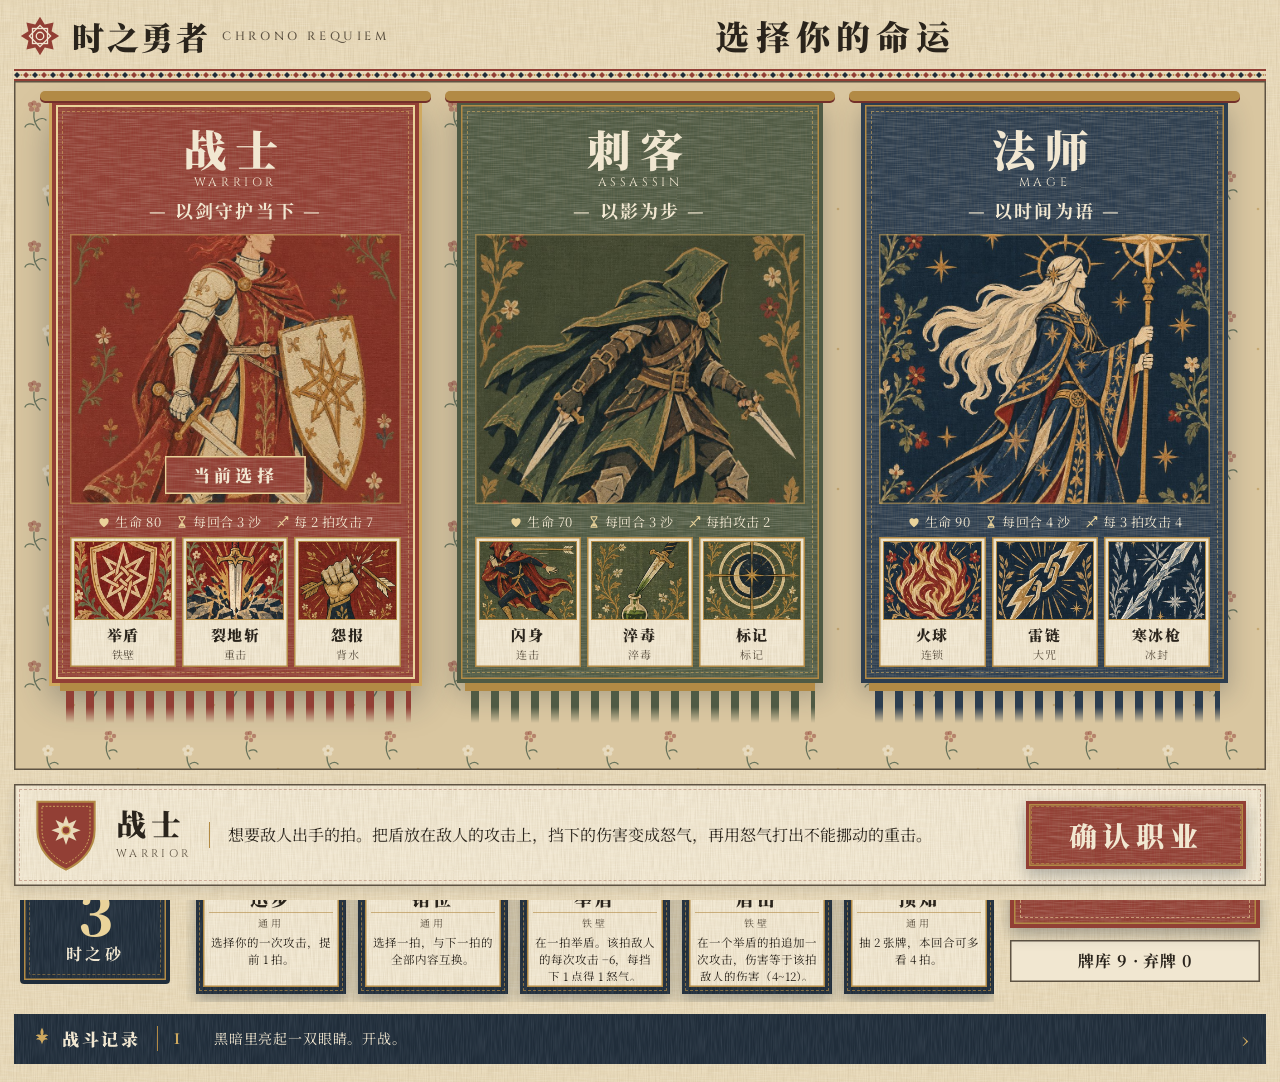
==== commit cc475cad: "Use woven damask motifs (img/wv_*.jpg) for the loom instead of foe portraits Co-Authored-By: Claude " ====
--- a/index.html
+++ b/index.html
@@ -493,11 +493,10 @@
 .card .art i.gl svg{width:62%;height:62%}
 
 /* woven foes: damask motifs in the loom's ground cloth, faint on beats still to come, woven firm on beats past, lit gold when their trait fires */
-.slot .wv{position:absolute;left:50%;top:50%;width:92px;height:92px;transform:translate(-50%,-50%);pointer-events:none;background:var(--wv) center 30%/cover;
-  clip-path:polygon(50% 0,100% 50%,50% 100%,0 50%);filter:grayscale(1) sepia(.7) contrast(1.5) brightness(1.05);mix-blend-mode:multiply;opacity:.14}
+.slot .wv{position:absolute;left:50%;top:50%;width:100px;height:100px;transform:translate(-50%,-50%);pointer-events:none;background:var(--wv) center/contain no-repeat;mix-blend-mode:multiply;opacity:.13}
 .slot.now .wv{opacity:.2}
-.slot.past .wv{width:66px;height:66px;opacity:.3;filter:grayscale(1) sepia(1) contrast(1.6) brightness(.9)}
-.slot .wv.lit{opacity:.4;filter:sepia(1) saturate(2.6) brightness(1.1);box-shadow:inset 0 0 0 3px var(--gold);animation:wvlit 1.4s ease-out}
+.slot.past .wv{width:72px;height:72px;opacity:.34}
+.slot .wv.lit{opacity:.75;filter:sepia(1) saturate(3) brightness(1.7);animation:wvlit 1.4s ease-out}
 @keyframes wvlit{0%{transform:translate(-50%,-50%) scale(1.35);opacity:1}100%{transform:translate(-50%,-50%) scale(1)}}
 .tag.fate{border-color:var(--gold);background:var(--indigo);color:var(--gold3)}
 .lead.fate{font-family:var(--f-display);font-weight:700;letter-spacing:.08em;color:var(--indigo)}
@@ -505,9 +504,9 @@
 .fatebox .btn{width:100%;font-size:18px;padding:10px 16px}
 .skipcard.weave{background:var(--indigo) var(--weave);box-shadow:inset 0 0 0 3px var(--indigo),inset 0 0 0 4.5px var(--gold),0 6px 14px rgba(32,45,58,.3)}
 .skipcard.weave b{color:var(--gold3)!important}.skipcard.weave>i{color:#d3d7da;font-size:12px;line-height:1.5}
-.skipcard.weave .sk-ic i{display:block;width:110px;height:110px;background:center 30%/cover;clip-path:polygon(50% 0,100% 50%,50% 100%,0 50%);filter:grayscale(1) sepia(.8) contrast(1.3)}
-.thr .wv-ic{width:96px;height:96px;background:center 30%/cover;clip-path:polygon(50% 0,100% 50%,50% 100%,0 50%);filter:grayscale(1) sepia(.8) contrast(1.3)}
-.knotlist i.wvi{background:center 30%/cover;clip-path:polygon(50% 0,100% 50%,50% 100%,0 50%);filter:grayscale(1) sepia(.8)}
+.skipcard.weave .sk-ic i{display:block;width:120px;height:120px;background:var(--flax) center/contain no-repeat;box-shadow:inset 0 0 0 2px var(--gold)}
+.thr .wv-ic{width:110px;height:110px;background:var(--flax) center/contain no-repeat;box-shadow:inset 0 0 0 2px var(--gold)}
+.knotlist i.wvi{background:center/contain no-repeat;mix-blend-mode:multiply}
 
 /* defeat: the story frays at its lower edge */
 .scr.lose .body{grid-template-columns:minmax(0,1.1fr) minmax(380px,.9fr)}
@@ -893,7 +892,7 @@
 function wvFx(k,b){const at=b??S.resolving??S.beat-1;(S.wfx??={})[at]=k;flt('hero',WEAVES[k].n,'info')}
 // which woven motif shows in the cloth under beat b: one every third beat, cycling through the woven foes
 function wvAt(b){const ws=S.run.woven||[];const lit=S.wfx?.[b];if(lit)return {k:lit,lit:true};if(!ws.length||b%3!==2)return null;return {k:ws[Math.floor(b/3)%ws.length]}}
-const wvHtml=b=>{const w=wvAt(b);return w?`<i class="wv ${w.lit?'lit':''}" style="--wv:url(img/foe_${w.k}_p.jpg)" aria-hidden="true"></i>`:''};
+const wvHtml=b=>{const w=wvAt(b);return w?`<i class="wv ${w.lit?'lit':''}" style="--wv:url(img/wv_${w.k}.jpg)" aria-hidden="true"></i>`:''};
 
 /* ---------- Threads of fate: a wager offered before a fight; taken and kept, the fight's gold doubles, broken, −5 life ---------- */
 const FATES={
@@ -1906,7 +1905,7 @@
       <section class="pp"><h4 class="sh">敌方行动</h4>${rulesList(F.rules)}<div class="preview">${first}</div></section>
       <section class="pp"><h4 class="sh sm">你的职业</h4><div class="cls"><span class="crest">${crest(k,PICK[k].col)}</span><div><h3>${C.n}</h3><div class="sub">${SVG.SWORD}${C.sub}</div></div><p>${C.rule}</p></div></section>
       ${S.fate&&(fresh||S.fate.on)?`<section class="pp fatebox"><h4 class="sh sm">命运之线</h4><p>${FATES[S.fate.k].d(S.stage)}。接下它：做到了，这场的金线翻倍；没做到，生命 −5。</p>${fresh?`<button class="btn ${S.fate.on?'go':''}" id="fateBtn">${S.fate.on?'已接下（再点放弃）':'接下'}</button>`:''}</section>`:''}
-      ${S.run.woven.length?`<section class="pp"><h4 class="sh sm">织入的怪物</h4><ul class="knotlist">${S.run.woven.map(k=>`<li><i class="wvi" style="background-image:url(img/foe_${k}_p.jpg)"></i><b>${WEAVES[k].n}</b><span>${WEAVES[k].d}</span></li>`).join('')}</ul></section>`:''}
+      ${S.run.woven.length?`<section class="pp"><h4 class="sh sm">织入的怪物</h4><ul class="knotlist">${S.run.woven.map(k=>`<li><i class="wvi" style="background-image:url(img/wv_${k}.jpg)"></i><b>${WEAVES[k].n}</b><span>${WEAVES[k].d}</span></li>`).join('')}</ul></section>`:''}
       ${S.run.knots.length?`<section class="pp"><h4 class="sh sm">线结</h4><ul class="knotlist">${S.run.knots.map(k=>`<li><i>${SVG.KNOT}</i><b>${KNOTS[k].n}</b><span>${KNOTS[k].d}</span></li>`).join('')}</ul></section>`:''}
       ${intro?'':`<section class="pp"><h4 class="sh sm">时间法则</h4>${rulesList([`时间轴上排着未来的行动：上方是敌人，下方是你。每回合 <b>${C.sand||3} 粒时之砂</b>，点「推进时间」结算亮色的 3 拍。`,
         '<b>共鸣</b>：多次攻击落在同一拍，总伤害 ×1.5（三次及以上 ×2）。<b>拼刀</b>：和敌人同拍且伤害更高就弹反，敌人攻击作废并硬直。',
@@ -1960,7 +1959,7 @@
         <div class="stats">${stat(SVG.SAND,'','回合',S.turn)}${stat(SVG.HEART,'','生命',`${S.hp} → <em>${healTo()}</em>`,{sm:`上限 ${S.maxhp+5}`})}${stat(SVG.STAIRS,'ind','下一层',N.name,{zh:1})}</div>
         <h4 class="sh">战利品</h4><p class="lead">挑一张牌加入牌组</p>
         <div class="rewards">${pool.map(k=>cardHtml(k,{cls:'rw',attr:`data-k="${k}"`})).join('')}
-          ${WEAVES[F.key]&&!S.run.woven.includes(F.key)?`<button class="skipcard weave" id="weaveBtn"><span class="sk-ic"><i style="background-image:url(${F.portrait})"></i></span><b>织入${F.lane}</b><i>不拿牌 · ${WEAVES[F.key].n}：${WEAVES[F.key].d}</i></button>`:''}
+          ${WEAVES[F.key]&&!S.run.woven.includes(F.key)?`<button class="skipcard weave" id="weaveBtn"><span class="sk-ic"><i style="background-image:url(img/wv_${F.key}.jpg)"></i></span><b>织入${F.lane}</b><i>不拿牌 · ${WEAVES[F.key].n}：${WEAVES[F.key].d}</i></button>`:''}
           <button class="skipcard" id="skipBtn"><span class="sk-ic">${SVG.SKIP}</span><b>直接上楼</b><i>不拿牌</i></button></div>
         <div class="journey ip">${S.run.foes.map((k,i)=>`<span class="jn ${i<=S.stage?'done':i===S.stage+1?'next':''}"><em>${ROMAN[i]}</em><i></i><span>${i<=S.stage+1?FOE[k].name:''}</span></span>`).join('')}</div>
         ${S.fate?.on?`<p class="lead fate">${fateRes()?`命运之线 · 完成：金线再 <b>+${loot()}</b>`:'命运之线 · 没有完成：生命 <b>−5</b>'}</p>`:''}
@@ -2068,7 +2067,7 @@
 // the loom holds WEAVE_MAX foes: weaving a new one unravels one you pick
 function showUnweave(run,key,done,back){
   openScr('road',pageHd('织入',run),`<div class="body"><h2 class="ttl">织机满了</h2><p class="lead">拆掉一只，才能把<b>${FOE[key].name}</b>织进去</p>
-    <div class="fork">${run.woven.map(k=>`<button class="thr wvn" data-k="${k}"><span class="wv-ic" style="background-image:url(img/foe_${k}_p.jpg)"></span><b>${WEAVES[k].n}</b><small>${FOE[k].name}</small><span class="d">${WEAVES[k].d}</span></button>`).join('')}</div>
+    <div class="fork">${run.woven.map(k=>`<button class="thr wvn" data-k="${k}"><span class="wv-ic" style="background-image:url(img/wv_${k}.jpg)"></span><b>${WEAVES[k].n}</b><small>${FOE[k].name}</small><span class="d">${WEAVES[k].d}</span></button>`).join('')}</div>
     <div class="acts end"><button class="btn" id="backBtn">${SVG.REDO}算了</button></div></div>`);
   document.querySelectorAll('.thr.wvn').forEach(b=>b.onclick=()=>{run.woven[run.woven.indexOf(b.dataset.k)]=key;done()});
   $('backBtn').onclick=()=>{delete $('scr').dataset.end;back()};
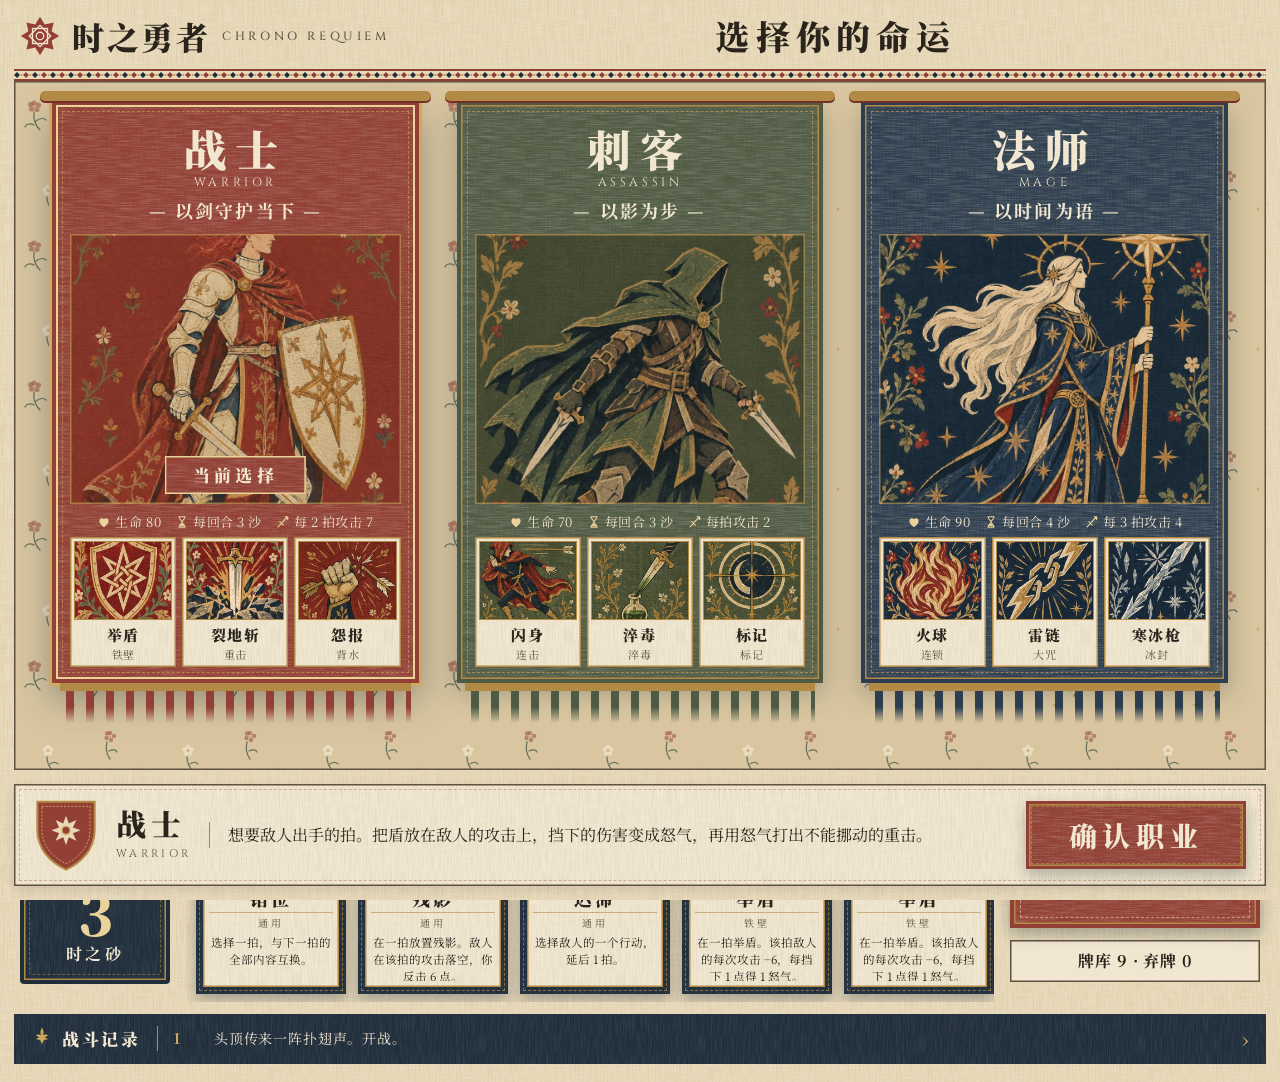
==== commit a6e0e901: "Show the Codex damask motifs in the loom as transparent PNGs The 16 motifs from Codex (indigo line a" ====
--- a/index.html
+++ b/index.html
@@ -493,20 +493,21 @@
 .card .art i.gl svg{width:62%;height:62%}
 
 /* woven foes: damask motifs in the loom's ground cloth, faint on beats still to come, woven firm on beats past, lit gold when their trait fires */
-.slot .wv{position:absolute;left:50%;top:50%;width:100px;height:100px;transform:translate(-50%,-50%);pointer-events:none;background:var(--wv) center/contain no-repeat;mix-blend-mode:multiply;opacity:.13}
-.slot.now .wv{opacity:.2}
-.slot.past .wv{width:72px;height:72px;opacity:.34}
-.slot .wv.lit{opacity:.75;filter:sepia(1) saturate(3) brightness(1.7);animation:wvlit 1.4s ease-out}
-@keyframes wvlit{0%{transform:translate(-50%,-50%) scale(1.35);opacity:1}100%{transform:translate(-50%,-50%) scale(1)}}
+.slot .wv{position:absolute;left:50%;top:50%;width:100px;height:100px;transform:translate(-50%,-50%);pointer-events:none;background:var(--wv) center/contain no-repeat;opacity:.11}
+.slot.now .wv{opacity:.17}
+.slot.past .wv{width:72px;height:72px;opacity:.32}
+/* lit: the indigo motif re-dyed in ochre-gold thread */
+.slot .wv.lit{opacity:.75;filter:brightness(0) invert(58%) sepia(62%) saturate(520%) hue-rotate(358deg) brightness(.92);animation:wvlit 1.4s ease-out}
+@keyframes wvlit{0%{transform:translate(-50%,-50%) scale(1.35)}100%{transform:translate(-50%,-50%) scale(1)}}
 .tag.fate{border-color:var(--gold);background:var(--indigo);color:var(--gold3)}
 .lead.fate{font-family:var(--f-display);font-weight:700;letter-spacing:.08em;color:var(--indigo)}
 .fatebox p{margin:0 0 10px;font-size:15px;line-height:1.7;text-align:center}
 .fatebox .btn{width:100%;font-size:18px;padding:10px 16px}
 .skipcard.weave{background:var(--indigo) var(--weave);box-shadow:inset 0 0 0 3px var(--indigo),inset 0 0 0 4.5px var(--gold),0 6px 14px rgba(32,45,58,.3)}
 .skipcard.weave b{color:var(--gold3)!important}.skipcard.weave>i{color:#d3d7da;font-size:12px;line-height:1.5}
-.skipcard.weave .sk-ic i{display:block;width:120px;height:120px;background:var(--flax) center/contain no-repeat;box-shadow:inset 0 0 0 2px var(--gold)}
-.thr .wv-ic{width:110px;height:110px;background:var(--flax) center/contain no-repeat;box-shadow:inset 0 0 0 2px var(--gold)}
-.knotlist i.wvi{background:center/contain no-repeat;mix-blend-mode:multiply}
+.skipcard.weave .sk-ic i{display:block;width:120px;height:120px;background:var(--flax) center/86% no-repeat;box-shadow:inset 0 0 0 2px var(--gold)}
+.thr .wv-ic{width:110px;height:110px;background:var(--flax) center/86% no-repeat;box-shadow:inset 0 0 0 2px var(--gold)}
+.knotlist i.wvi{background:center/contain no-repeat}
 
 /* defeat: the story frays at its lower edge */
 .scr.lose .body{grid-template-columns:minmax(0,1.1fr) minmax(380px,.9fr)}
@@ -892,7 +893,7 @@
 function wvFx(k,b){const at=b??S.resolving??S.beat-1;(S.wfx??={})[at]=k;flt('hero',WEAVES[k].n,'info')}
 // which woven motif shows in the cloth under beat b: one every third beat, cycling through the woven foes
 function wvAt(b){const ws=S.run.woven||[];const lit=S.wfx?.[b];if(lit)return {k:lit,lit:true};if(!ws.length||b%3!==2)return null;return {k:ws[Math.floor(b/3)%ws.length]}}
-const wvHtml=b=>{const w=wvAt(b);return w?`<i class="wv ${w.lit?'lit':''}" style="--wv:url(img/wv_${w.k}.jpg)" aria-hidden="true"></i>`:''};
+const wvHtml=b=>{const w=wvAt(b);return w?`<i class="wv ${w.lit?'lit':''}" style="--wv:url(img/wv_${w.k}.png)" aria-hidden="true"></i>`:''};
 
 /* ---------- Threads of fate: a wager offered before a fight; taken and kept, the fight's gold doubles, broken, −5 life ---------- */
 const FATES={
@@ -1905,7 +1906,7 @@
       <section class="pp"><h4 class="sh">敌方行动</h4>${rulesList(F.rules)}<div class="preview">${first}</div></section>
       <section class="pp"><h4 class="sh sm">你的职业</h4><div class="cls"><span class="crest">${crest(k,PICK[k].col)}</span><div><h3>${C.n}</h3><div class="sub">${SVG.SWORD}${C.sub}</div></div><p>${C.rule}</p></div></section>
       ${S.fate&&(fresh||S.fate.on)?`<section class="pp fatebox"><h4 class="sh sm">命运之线</h4><p>${FATES[S.fate.k].d(S.stage)}。接下它：做到了，这场的金线翻倍；没做到，生命 −5。</p>${fresh?`<button class="btn ${S.fate.on?'go':''}" id="fateBtn">${S.fate.on?'已接下（再点放弃）':'接下'}</button>`:''}</section>`:''}
-      ${S.run.woven.length?`<section class="pp"><h4 class="sh sm">织入的怪物</h4><ul class="knotlist">${S.run.woven.map(k=>`<li><i class="wvi" style="background-image:url(img/wv_${k}.jpg)"></i><b>${WEAVES[k].n}</b><span>${WEAVES[k].d}</span></li>`).join('')}</ul></section>`:''}
+      ${S.run.woven.length?`<section class="pp"><h4 class="sh sm">织入的怪物</h4><ul class="knotlist">${S.run.woven.map(k=>`<li><i class="wvi" style="background-image:url(img/wv_${k}.png)"></i><b>${WEAVES[k].n}</b><span>${WEAVES[k].d}</span></li>`).join('')}</ul></section>`:''}
       ${S.run.knots.length?`<section class="pp"><h4 class="sh sm">线结</h4><ul class="knotlist">${S.run.knots.map(k=>`<li><i>${SVG.KNOT}</i><b>${KNOTS[k].n}</b><span>${KNOTS[k].d}</span></li>`).join('')}</ul></section>`:''}
       ${intro?'':`<section class="pp"><h4 class="sh sm">时间法则</h4>${rulesList([`时间轴上排着未来的行动：上方是敌人，下方是你。每回合 <b>${C.sand||3} 粒时之砂</b>，点「推进时间」结算亮色的 3 拍。`,
         '<b>共鸣</b>：多次攻击落在同一拍，总伤害 ×1.5（三次及以上 ×2）。<b>拼刀</b>：和敌人同拍且伤害更高就弹反，敌人攻击作废并硬直。',
@@ -1959,7 +1960,7 @@
         <div class="stats">${stat(SVG.SAND,'','回合',S.turn)}${stat(SVG.HEART,'','生命',`${S.hp} → <em>${healTo()}</em>`,{sm:`上限 ${S.maxhp+5}`})}${stat(SVG.STAIRS,'ind','下一层',N.name,{zh:1})}</div>
         <h4 class="sh">战利品</h4><p class="lead">挑一张牌加入牌组</p>
         <div class="rewards">${pool.map(k=>cardHtml(k,{cls:'rw',attr:`data-k="${k}"`})).join('')}
-          ${WEAVES[F.key]&&!S.run.woven.includes(F.key)?`<button class="skipcard weave" id="weaveBtn"><span class="sk-ic"><i style="background-image:url(img/wv_${F.key}.jpg)"></i></span><b>织入${F.lane}</b><i>不拿牌 · ${WEAVES[F.key].n}：${WEAVES[F.key].d}</i></button>`:''}
+          ${WEAVES[F.key]&&!S.run.woven.includes(F.key)?`<button class="skipcard weave" id="weaveBtn"><span class="sk-ic"><i style="background-image:url(img/wv_${F.key}.png)"></i></span><b>织入${F.lane}</b><i>不拿牌 · ${WEAVES[F.key].n}：${WEAVES[F.key].d}</i></button>`:''}
           <button class="skipcard" id="skipBtn"><span class="sk-ic">${SVG.SKIP}</span><b>直接上楼</b><i>不拿牌</i></button></div>
         <div class="journey ip">${S.run.foes.map((k,i)=>`<span class="jn ${i<=S.stage?'done':i===S.stage+1?'next':''}"><em>${ROMAN[i]}</em><i></i><span>${i<=S.stage+1?FOE[k].name:''}</span></span>`).join('')}</div>
         ${S.fate?.on?`<p class="lead fate">${fateRes()?`命运之线 · 完成：金线再 <b>+${loot()}</b>`:'命运之线 · 没有完成：生命 <b>−5</b>'}</p>`:''}
@@ -2067,7 +2068,7 @@
 // the loom holds WEAVE_MAX foes: weaving a new one unravels one you pick
 function showUnweave(run,key,done,back){
   openScr('road',pageHd('织入',run),`<div class="body"><h2 class="ttl">织机满了</h2><p class="lead">拆掉一只，才能把<b>${FOE[key].name}</b>织进去</p>
-    <div class="fork">${run.woven.map(k=>`<button class="thr wvn" data-k="${k}"><span class="wv-ic" style="background-image:url(img/wv_${k}.jpg)"></span><b>${WEAVES[k].n}</b><small>${FOE[k].name}</small><span class="d">${WEAVES[k].d}</span></button>`).join('')}</div>
+    <div class="fork">${run.woven.map(k=>`<button class="thr wvn" data-k="${k}"><span class="wv-ic" style="background-image:url(img/wv_${k}.png)"></span><b>${WEAVES[k].n}</b><small>${FOE[k].name}</small><span class="d">${WEAVES[k].d}</span></button>`).join('')}</div>
     <div class="acts end"><button class="btn" id="backBtn">${SVG.REDO}算了</button></div></div>`);
   document.querySelectorAll('.thr.wvn').forEach(b=>b.onclick=()=>{run.woven[run.woven.indexOf(b.dataset.k)]=key;done()});
   $('backBtn').onclick=()=>{delete $('scr').dataset.end;back()};
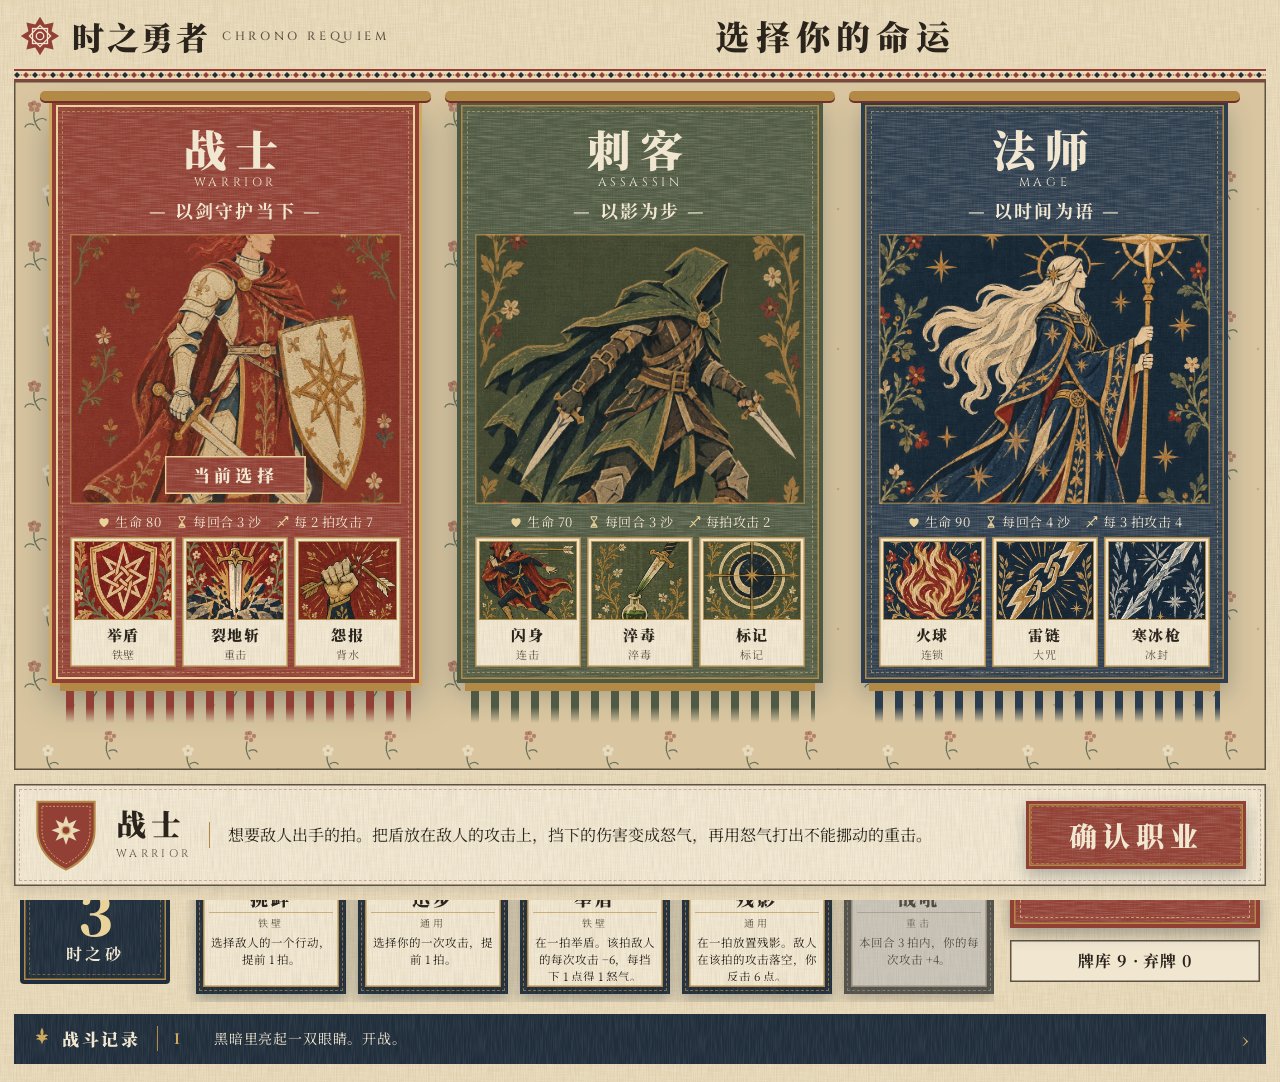
==== commit 7f3ad42c: "Toggle the fate thread in place instead of rebuilding the briefing Clicking 接下 re-ran showRules, whi" ====
--- a/index.html
+++ b/index.html
@@ -1916,7 +1916,8 @@
     </div>
     ${towerCol()}</div>`,'startBtn');
   wireFloors();$('pickBtn').onclick=()=>showClassPick();
-  if($('fateBtn'))$('fateBtn').onclick=()=>{S.fate.on=!S.fate.on;showRules(intro)};
+  // toggle in place: rebuilding the briefing would replay its entrance and jump back to the top
+  const fb=$('fateBtn');if(fb)fb.onclick=()=>{S.fate.on=!S.fate.on;fb.classList.toggle('go',S.fate.on);fb.textContent=S.fate.on?'已接下（再点放弃）':'接下';renderTop()};
   $('startBtn').onclick=()=>{closePanel();if(fresh)banner(F.floor,F.name)};
 }
 
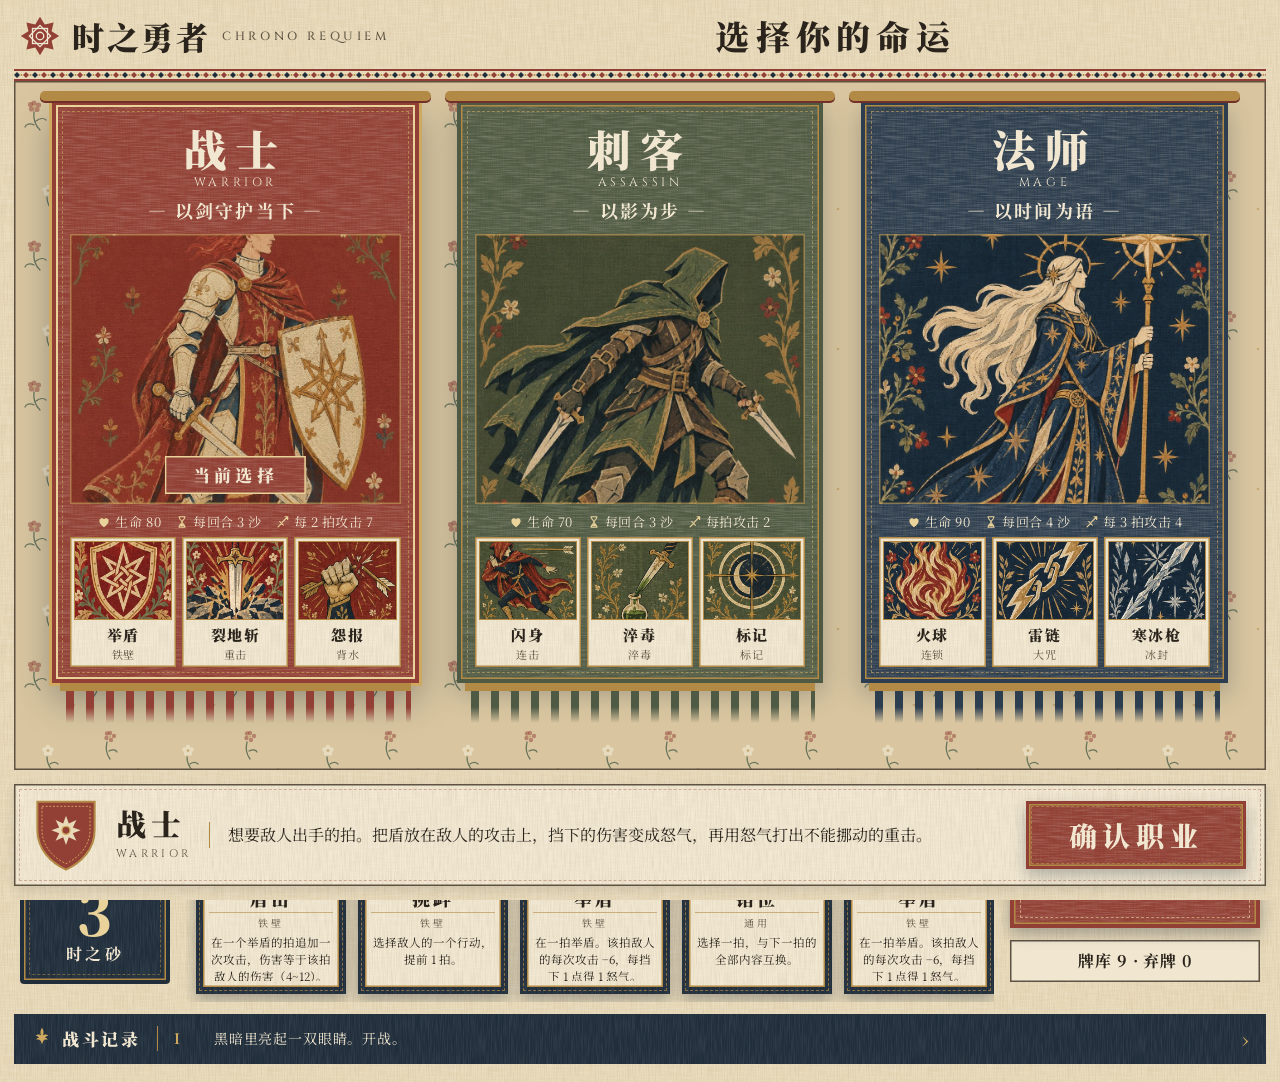
==== commit d82e7b84: "Split index.html into css/ and js/, sort img/ into subfolders, add AGENTS.md - index.html is now onl" ====
--- a/index.html
+++ b/index.html
@@ -1,629 +1,15 @@
-<!doctype html><html><head><meta charset=utf8><meta name=viewport content="width=device-width,initial-scale=1,viewport-fit=cover"><style>:root{color-scheme:light;box-sizing:border-box;padding-top:env(safe-area-inset-top,0px);padding-bottom:env(safe-area-inset-bottom,0px)}html{scroll-padding-top:env(safe-area-inset-top,0px)}body{margin:0;padding:0;font:14px -apple-system,BlinkMacSystemFont,sans-serif;background:#fff;color:#000}img{max-width:100%}[hidden]:not([hidden=until-found i]){display:none!important}</style></head><body>
+<!doctype html>
+<html lang="zh-CN">
+<head>
+<meta charset="utf-8">
+<meta name="viewport" content="width=device-width,initial-scale=1,viewport-fit=cover">
 <title>时之勇者 · 命运织锦</title>
 <meta name="claude:viewport-fit-sides" content="cover">
 <link rel="preconnect" href="https://fonts.googleapis.com">
 <link rel="stylesheet" href="https://fonts.googleapis.com/css2?family=Cinzel:wght@500;700;900&family=Noto+Serif+SC:wght@500;700;900&display=swap">
-<style>
-/* 命运织锦 · Fate Tapestry (design/fate-tapestry). The whole game is one woven medieval tapestry: flax linen carries
-   the information, ink-indigo carries story and figures, madder red marks danger and the main action, ochre-gold thread
-   marks selection and the moments where threads cross. Texture stays at the edges and in the art; text fields stay quiet.
-   Seven floors of the clock tower: floors 1-5 each draw one of three minor foes, then the black knight, then the Demon King. */
-:root{
-  --flax:#e8d9b9; --flax2:#f1e7d1; --flax3:#d9c6a0; --flax4:#c9b48a;
-  --indigo:#202d3a; --indigo2:#2c3d4f; --indigo3:#3b5064;
-  --madder:#923f35; --madder2:#73302a; --madder3:#b4574a;
-  --gold:#b28a45; --gold2:#cfa95f; --gold3:#ead39a;
-  --moss:#69745c; --moss2:#4f5a44; --stone:#8d8a80;
-  --ink:#2a241c; --ink2:#5e5343; --muted:#857a66;
-  --fire:#b8562f; --ice:#5f8296; --bolt:#b28a45;
-  --t-move:var(--indigo2); --t-res:#9a7535; --t-rhy:var(--moss); --t-grd:#7c7a72; --t-frb:#5b2c3a;
-  --t-war:var(--madder); --t-rog:var(--moss2); --t-mag:var(--indigo2); --rage:var(--madder3);
-  --f-display:"Noto Serif SC","Songti SC","STSong",serif;
-  --f-latin:"Cinzel","Trajan Pro","Times New Roman",serif;
-  --f-body:"Noto Serif SC","Songti SC","STSong",Georgia,serif;
-  /* textures: flax linen, indigo weave, millefleur sprigs, woven trim */
-  --linen:url("data:image/svg+xml,%3Csvg xmlns='http://www.w3.org/2000/svg' width='220' height='220'%3E%3Cfilter id='a'%3E%3CfeTurbulence type='fractalNoise' baseFrequency='.9 .045' numOctaves='2' stitchTiles='stitch' seed='4'/%3E%3CfeColorMatrix values='0 0 0 0 .32 0 0 0 0 .24 0 0 0 0 .12 0 0 0 .9 -.3'/%3E%3C/filter%3E%3Cfilter id='b'%3E%3CfeTurbulence type='fractalNoise' baseFrequency='.045 .9' numOctaves='2' stitchTiles='stitch' seed='9'/%3E%3CfeColorMatrix values='0 0 0 0 1 0 0 0 0 .98 0 0 0 0 .9 0 0 0 .9 -.35'/%3E%3C/filter%3E%3Crect width='220' height='220' filter='url(%23a)' opacity='.32'/%3E%3Crect width='220' height='220' filter='url(%23b)' opacity='.4'/%3E%3C/svg%3E");
-  --weave:url("data:image/svg+xml,%3Csvg xmlns='http://www.w3.org/2000/svg' width='220' height='220'%3E%3Cfilter id='a'%3E%3CfeTurbulence type='fractalNoise' baseFrequency='.85 .05' numOctaves='2' stitchTiles='stitch' seed='2'/%3E%3CfeColorMatrix values='0 0 0 0 .55 0 0 0 0 .62 0 0 0 0 .72 0 0 0 .9 -.3'/%3E%3C/filter%3E%3Crect width='220' height='220' filter='url(%23a)' opacity='.22'/%3E%3C/svg%3E");
-  --sprig:url("data:image/svg+xml,%3Csvg xmlns='http://www.w3.org/2000/svg' width='140' height='140' fill-opacity='.5'%3E%3Cg fill='%23923f35'%3E%3Ccircle cx='20' cy='22' r='2.6'/%3E%3Ccircle cx='24.5' cy='24' r='2.6'/%3E%3Ccircle cx='23' cy='28.5' r='2.6'/%3E%3Ccircle cx='17.5' cy='28' r='2.6'/%3E%3Ccircle cx='16.5' cy='23.5' r='2.6'/%3E%3Ccircle cx='96' cy='92' r='2.2'/%3E%3Ccircle cx='100' cy='95' r='2.2'/%3E%3Ccircle cx='97' cy='99' r='2.2'/%3E%3Ccircle cx='92.5' cy='97' r='2.2'/%3E%3Ccircle cx='93' cy='92.5' r='2.2'/%3E%3C/g%3E%3Cg fill='%23f6efe0'%3E%3Ccircle cx='86' cy='30' r='2.2'/%3E%3Ccircle cx='89.5' cy='32.5' r='2.2'/%3E%3Ccircle cx='88' cy='36.5' r='2.2'/%3E%3Ccircle cx='84' cy='36.5' r='2.2'/%3E%3Ccircle cx='82.5' cy='32.5' r='2.2'/%3E%3Ccircle cx='34' cy='106' r='2.2'/%3E%3Ccircle cx='37.5' cy='108.5' r='2.2'/%3E%3Ccircle cx='36' cy='112.5' r='2.2'/%3E%3Ccircle cx='32' cy='112.5' r='2.2'/%3E%3Ccircle cx='30.5' cy='108.5' r='2.2'/%3E%3C/g%3E%3Cg fill='%23b28a45'%3E%3Ccircle cx='20.5' cy='25.8' r='1.4'/%3E%3Ccircle cx='96' cy='95.5' r='1.2'/%3E%3Ccircle cx='86' cy='33.6' r='1.2'/%3E%3Ccircle cx='34' cy='109.6' r='1.2'/%3E%3Ccircle cx='60' cy='64' r='1.3'/%3E%3Ccircle cx='124' cy='128' r='1.3'/%3E%3C/g%3E%3Cg fill='none' stroke='%2369745c' stroke-width='1.3' stroke-linecap='round'%3E%3Cpath d='M20 31c-1 8 2 14 6 18M22 40c4-3 8-3 10-1M20 44c-4-2-8-1-9 2M93 101c-2 8 0 13 3 17M95 110c4-2 7-1 8 1M84 40c1 7-1 11-4 15M83 48c-4-1-6 0-7 2M33 116c0 7 3 11 6 14M36 123c3-2 6-2 8 0'/%3E%3C/g%3E%3C/svg%3E");
-  --trim:url("data:image/svg+xml,%3Csvg xmlns='http://www.w3.org/2000/svg' width='18' height='12'%3E%3Crect width='18' height='12' fill='%23e8d9b9'/%3E%3Crect width='18' height='2' fill='%23923f35'/%3E%3Crect y='10' width='18' height='2' fill='%23923f35'/%3E%3Cpath d='M0 6l3-3 3 3-3 3z' fill='%23202d3a'/%3E%3Cpath d='M9 6l3-3 3 3-3 3z' fill='%23923f35'/%3E%3Ccircle cx='7.5' cy='6' r='.9' fill='%23b28a45'/%3E%3Ccircle cx='16.5' cy='6' r='.9' fill='%23b28a45'/%3E%3C/svg%3E");
-  --trim-i:url("data:image/svg+xml,%3Csvg xmlns='http://www.w3.org/2000/svg' width='18' height='12'%3E%3Crect width='18' height='12' fill='%23202d3a'/%3E%3Crect width='18' height='1.4' fill='%23b28a45'/%3E%3Crect y='10.6' width='18' height='1.4' fill='%23b28a45'/%3E%3Cpath d='M0 6l3-3 3 3-3 3z' fill='%23923f35'/%3E%3Cpath d='M9 6l3-3 3 3-3 3z' fill='%23e8d9b9'/%3E%3C/svg%3E");
-  color-scheme:light;
-}
-*{box-sizing:border-box}
-html,body{height:100%}
-body{margin:0;background:var(--flax) var(--linen);color:var(--ink);font-family:var(--f-body);font-size:15px;line-height:1.5;overflow-x:hidden}
-button{font-family:var(--f-body);cursor:pointer;color:inherit}
-.wrap{position:relative;max-width:1440px;margin:0 auto;padding-block:0 18px;padding-left:max(14px,env(safe-area-inset-left,0px));padding-right:max(14px,env(safe-area-inset-right,0px));display:flex;flex-direction:column}
-.trim{height:12px;background:var(--trim) 0 0/18px 12px repeat-x}
-.trim.i{background-image:var(--trim-i)}
-
-/* stitched frames: a hairline running stitch inside the edge of every woven panel */
-.stitch{position:relative}
-.stitch::after{content:"";position:absolute;inset:4px;border:1.5px dashed rgba(178,138,69,.75);pointer-events:none;z-index:1}
-.stitch.r::after{border-color:rgba(146,63,53,.55)}
-
-/* Masthead */
-.mast{display:flex;align-items:center;gap:14px 22px;padding:10px 6px 8px;flex-wrap:wrap}
-.logo{display:flex;align-items:center;gap:12px;margin:0;text-decoration:none}
-.logo .knot{width:40px;height:40px;flex:none;color:var(--madder)}
-.logo b{font-family:var(--f-display);font-weight:900;font-size:clamp(24px,3vw,32px);letter-spacing:.08em;line-height:1;color:var(--ink)}
-.logo span{font-family:var(--f-latin);font-size:12px;letter-spacing:.3em;color:var(--ink2);font-weight:500}
-.vine{flex:1;min-width:60px;height:26px;background:url("data:image/svg+xml,%3Csvg xmlns='http://www.w3.org/2000/svg' width='120' height='26'%3E%3Cpath d='M0 13c15-9 25-9 30 0s15 9 30 0 25-9 30 0 20 9 30 0' fill='none' stroke='%2369745c' stroke-width='1.4'/%3E%3Cg fill='%2369745c'%3E%3Cpath d='M14 7c3-4 7-4 8-2-3 2-5 3-8 2zM44 19c3 4 7 4 8 2-3-2-5-3-8-2zM74 7c3-4 7-4 8-2-3 2-5 3-8 2zM104 19c3 4 7 4 8 2-3-2-5-3-8-2z'/%3E%3C/g%3E%3Cg fill='%23923f35'%3E%3Ccircle cx='30' cy='13' r='3'/%3E%3Ccircle cx='90' cy='13' r='3'/%3E%3C/g%3E%3Cg fill='%23f6efe0'%3E%3Ccircle cx='60' cy='13' r='2.6'/%3E%3Ccircle cx='0' cy='13' r='2.6'/%3E%3Ccircle cx='120' cy='13' r='2.6'/%3E%3C/g%3E%3Cg fill='%23b28a45'%3E%3Ccircle cx='30' cy='13' r='1.1'/%3E%3Ccircle cx='90' cy='13' r='1.1'/%3E%3C/g%3E%3C/svg%3E") center/120px 26px repeat-x;opacity:.9}
-.meta{display:flex;align-items:center;font-family:var(--f-display);font-size:16px;font-weight:700;color:var(--ink)}
-.meta>*{padding:2px 16px;border-left:1.5px solid var(--flax4)}
-.meta>*:first-child{border-left:0}
-.meta b{font-family:var(--f-display);font-variant-numeric:tabular-nums}
-.tbtn{display:inline-flex;align-items:center;gap:7px;background:none;border:0;font-family:var(--f-display);font-weight:700;font-size:16px;color:var(--ink);letter-spacing:.08em}
-.tbtn svg{width:20px;height:20px;color:var(--ink2);transition:transform .3s}
-.tbtn:hover svg,.tbtn:focus-visible svg{transform:rotate(60deg);color:var(--madder)}
-.tbtn:focus-visible{outline:1.5px dashed var(--madder);outline-offset:3px}
-
-/* Arena: one indigo story frieze, hero at left facing the foe at right */
-.arena{position:relative;display:grid;grid-template-columns:1fr 1fr;height:clamp(240px,27vw,350px);background:var(--indigo) var(--weave);overflow:hidden;border-block:3px solid var(--indigo)}
-.half{position:relative;overflow:hidden;min-width:0}
-.half .art{position:absolute;inset:0;background-size:cover;background-repeat:no-repeat;transform-origin:50% 90%}
-.half.hero .art{background-image:var(--hero,url(img/hero_warrior.jpg));background-position:30% 40%;-webkit-mask-image:linear-gradient(90deg,#000 80%,transparent);mask-image:linear-gradient(90deg,#000 80%,transparent)}
-.half.foe .art{background-position:70% 40%;-webkit-mask-image:linear-gradient(270deg,#000 80%,transparent);mask-image:linear-gradient(270deg,#000 80%,transparent)}
-.half::after{content:"";position:absolute;inset:auto 0 0;height:34%;pointer-events:none;background:linear-gradient(0deg,rgba(32,45,58,.7),transparent)}
-.half.foe.rage .art{filter:saturate(1.25) sepia(.25) hue-rotate(-12deg)}
-.half.foe.rage::before{content:"";position:absolute;inset:0;z-index:1;pointer-events:none;background:radial-gradient(ellipse at 60% 45%,rgba(146,63,53,.38),transparent 70%);animation:breathe 1.8s ease-in-out infinite}
-@keyframes breathe{50%{opacity:.35}}
-.half .art.hitfx{animation:hitfx .32s}
-@keyframes hitfx{0%{filter:brightness(1.7) sepia(.6)}100%{filter:none}}
-.half .art.shake{animation:shake .35s,hitfx .32s}
-@keyframes shake{25%{translate:-8px 0}50%{translate:7px 0}75%{translate:-3px 0}}
-.roundel{position:absolute;left:50%;top:44%;transform:translate(-50%,-50%);width:clamp(110px,13vw,170px);aspect-ratio:1;z-index:4;pointer-events:none;color:var(--gold2)}
-.roundel svg{width:100%;height:100%;overflow:visible}
-.roundel .rays{transform-origin:50% 50%;animation:spin 90s linear infinite}
-@keyframes spin{to{transform:rotate(360deg)}}
-.plate{position:absolute;bottom:12px;z-index:3;display:flex;flex-direction:column;align-items:flex-start;gap:6px;max-width:calc(100% - 30px)}
-.half.hero .plate{left:clamp(14px,6%,70px)}
-.half.foe .plate{right:clamp(14px,6%,70px);align-items:flex-end}
-.status{display:flex;gap:6px;align-items:center;flex-wrap:wrap;min-height:24px}
-.half.foe .status{justify-content:flex-end}
-/* life ribbon: a madder pennant with notched ends and a thread gauge sewn along its foot */
-.lr{position:relative;display:flex;align-items:baseline;gap:14px;padding:7px 34px 11px;min-width:min(330px,100%);color:var(--flax2);background:var(--madder) var(--linen);
-  clip-path:polygon(0 0,100% 0,calc(100% - 14px) 50%,100% 100%,0 100%,14px 50%);font-family:var(--f-display);white-space:nowrap}
-.lr::before{content:"";position:absolute;inset:3px 16px;border-block:1px dashed rgba(234,211,154,.55);pointer-events:none}
-.lr .nm{font-weight:900;font-size:18px;letter-spacing:.12em}
-.lr .hp{font-family:var(--f-display);font-weight:700;font-size:18px;font-variant-numeric:tabular-nums;letter-spacing:.04em}
-.lr .res{font-size:13px;color:var(--gold3);letter-spacing:.06em}
-.lr .gauge{position:absolute;left:22px;right:22px;bottom:4px;height:3px;background:rgba(32,45,58,.55)}
-.lr .gauge i{position:absolute;inset:0 auto 0 0}
-.lr .gauge .lag{background:var(--flax);opacity:.55;transition:width .7s .35s ease-in}
-.lr .gauge .cur{background:var(--gold3);transition:width .25s ease-out}
-.tag{display:inline-block;padding:1px 9px;font-size:12px;line-height:1.6;color:var(--ink);background:var(--flax2);border-left:3px solid var(--gold);box-shadow:0 1px 0 rgba(0,0,0,.25)}
-.tag.ok{border-color:var(--moss)} .tag.rg{border-color:var(--madder)} .tag.cb{border-color:var(--moss2)} .tag.mg{border-color:var(--indigo2)}
-.tag.sh{border-color:var(--ice)} .tag.mr{border-color:var(--t-frb)}
-.tag.p2{border-color:var(--madder);background:var(--madder);color:var(--flax2);animation:pulse 1.6s infinite}
-@keyframes pulse{50%{filter:brightness(1.18)}}
-.mood{width:34px;height:34px;border-radius:50%;border:2px solid var(--gold2);background:var(--indigo) center/cover;box-shadow:0 2px 6px rgba(0,0,0,.5)}
-.mood.judge{border-color:var(--gold3)} .mood.rage{border-color:var(--madder3);box-shadow:0 0 0 2px var(--madder)}
-.floats{position:absolute;inset:0;pointer-events:none;z-index:6}
-.flt{position:absolute;left:50%;top:30%;transform:translateX(-50%);font-family:var(--f-display);font-weight:900;font-size:34px;white-space:nowrap;animation:rise 1.3s ease-out forwards;color:var(--flax2);-webkit-text-stroke:1px var(--indigo);paint-order:stroke fill;text-shadow:0 2px 0 var(--indigo)}
-.flt.dmg{color:var(--gold3)} .flt.big{font-size:54px;color:var(--gold3);text-shadow:0 3px 0 var(--madder2),0 0 0 var(--indigo)}
-.flt.hurt{color:#f0a493} .flt.info{font-size:19px;color:var(--flax2);letter-spacing:.12em;-webkit-text-stroke:0;text-shadow:0 1px 3px var(--indigo),0 0 8px var(--indigo)} .flt.heal{color:#b9c9a3}
-@keyframes rise{0%{opacity:0;transform:translate(-50%,14px) scale(.6)}14%{opacity:1;transform:translate(-50%,0) scale(1.15)}28%{transform:translate(-50%,-6px) scale(1)}100%{opacity:0;transform:translate(-50%,-80px) scale(1)}}
-.flash{position:absolute;inset:0;z-index:7;pointer-events:none;background:radial-gradient(circle,rgba(234,211,154,.55),transparent 65%);opacity:0}
-.flash.on{animation:flash .45s ease-out}
-@keyframes flash{0%{opacity:1}100%{opacity:0}}
-/* turn and event banners: a madder cloth tab let down over the frieze */
-.banner{position:absolute;left:50%;top:44%;z-index:8;pointer-events:none;text-align:center;opacity:0;padding:12px 64px 14px;transform:translate(-50%,-50%);color:var(--flax2);background:var(--madder) var(--linen);
-  clip-path:polygon(0 0,100% 0,calc(100% - 22px) 50%,100% 100%,0 100%,22px 50%)}
-.banner::before{content:"";position:absolute;inset:4px 24px;border-block:1.5px dashed rgba(234,211,154,.6)}
-.banner b{display:block;font-family:var(--f-display);font-weight:900;font-size:30px;letter-spacing:.3em;white-space:nowrap}
-.banner span{font-family:var(--f-latin);font-size:11px;letter-spacing:.4em;color:var(--gold3);white-space:nowrap}
-.banner.red{background-color:var(--indigo)}
-.banner.show{animation:banner 1.6s ease-out}
-@keyframes banner{0%{opacity:0;transform:translate(-50%,-80%) scaleY(.4)}14%{opacity:1;transform:translate(-50%,-50%) scaleY(1)}78%{opacity:1}100%{opacity:0}}
-
-/* Loom of fate: warp threads divide time into beats, cloth patches carry the actions, knots mark beats where they meet */
-.loom{display:grid;grid-template-columns:200px minmax(0,1fr);gap:0 14px;padding:14px 10px 14px 6px;background:var(--flax2) var(--linen)}
-.loom>*{min-width:0}
-.loomhead{display:flex;flex-direction:column;gap:10px;padding:6px 4px 0 10px;position:relative}
-.loomhead .ttl b{display:block;font-family:var(--f-display);font-weight:900;font-size:34px;letter-spacing:.06em;line-height:1.1;color:var(--ink)}
-.loomhead .ttl small{display:block;font-family:var(--f-latin);font-size:11px;letter-spacing:.28em;color:var(--ink2);margin-top:4px}
-.loomhead .sprigs{flex:1;min-height:60px;background:url("data:image/svg+xml,%3Csvg xmlns='http://www.w3.org/2000/svg' viewBox='0 0 180 110'%3E%3Cg fill='none' stroke='%2369745c' stroke-width='1.6' stroke-linecap='round'%3E%3Cpath d='M10 108C30 80 40 50 70 30M40 70c-10-6-22-4-28 4M52 52c4-12 14-18 26-18M70 30c10-10 24-12 34-6'/%3E%3Cpath d='M150 108c-6-30 0-60 20-80M158 70c8-6 16-6 20-2M156 50c-8-4-16-2-20 4'/%3E%3C/g%3E%3Cg fill='%2369745c'%3E%3Cpath d='M30 82c-8 0-12-6-12-6 6-2 12 0 12 6zM60 40c-2-8 2-13 2-13 4 5 3 10-2 13zM88 26c4-7 10-8 10-8 0 6-4 9-10 8zM164 62c6-4 12-2 12-2-3 5-8 6-12 2z'/%3E%3C/g%3E%3Cg fill='%23923f35'%3E%3Ccircle cx='70' cy='30' r='5'/%3E%3Ccircle cx='12' cy='76' r='4'/%3E%3Ccircle cx='170' cy='28' r='5'/%3E%3C/g%3E%3Cg fill='%23f6efe0'%3E%3Ccircle cx='104' cy='24' r='4'/%3E%3Ccircle cx='136' cy='54' r='3.5'/%3E%3C/g%3E%3Cg fill='%23b28a45'%3E%3Ccircle cx='70' cy='30' r='1.8'/%3E%3Ccircle cx='170' cy='28' r='1.8'/%3E%3Ccircle cx='104' cy='24' r='1.4'/%3E%3C/g%3E%3C/svg%3E") left bottom/contain no-repeat}
-.hint{font-size:13px;line-height:1.55;color:var(--ink2);display:flex;align-items:flex-start;gap:6px;flex-wrap:wrap}
-.hint>svg{width:12px;height:12px;flex:none;margin-top:4px;color:var(--gold)}
-.hint.err{color:var(--madder);font-weight:700}
-.hint.pend{color:var(--indigo);font-weight:700}
-.cancel{background:var(--flax2);border:1px solid var(--indigo2);color:var(--indigo);padding:0 12px;font-size:12px}
-.cancel:hover,.cancel:focus-visible{background:var(--indigo);color:var(--flax2);outline:none}
-.tlscroll{position:relative;overflow-x:auto;border:2px solid var(--indigo);background:var(--flax);scrollbar-color:var(--flax4) transparent}
-.tlwrap{position:relative;min-width:max-content}
-.tl{display:flex}
-.lanes{flex:none;width:86px;display:grid;grid-template-rows:42px 74px 64px 74px;position:sticky;left:0;z-index:3;background:var(--flax2);border-right:2px solid var(--indigo)}
-.lanes div{display:flex;align-items:center;justify-content:center;font-family:var(--f-display);font-weight:900;font-size:19px;letter-spacing:.1em;color:var(--flax2)}
-.lanes div:first-child{background:var(--flax2)}
-.lanes .le{background:var(--madder) var(--linen)} .lanes .lc{background:var(--moss2) var(--linen)} .lanes .lh{background:var(--indigo) var(--weave)}
-.lanes div+div{border-top:2px solid var(--flax2)}
-.slot{flex:1 0 104px;display:grid;grid-template-rows:42px 74px 64px 74px;position:relative;background:#e0d1b0;transition:background-color .25s}
-/* warp threads: each beat is bounded by a pair of flax threads, studded with ochre where the lanes cross */
-.slot::before{content:"";position:absolute;inset:0;pointer-events:none;border-left:1px solid rgba(94,83,67,.35);box-shadow:inset 1px 0 0 rgba(255,250,236,.7)}
-.slot>div{position:relative;border-bottom:1px solid rgba(94,83,67,.28)}
-.slot>div:last-child{border-bottom:0}
-.slot.now{background:#f4e9cf}
-.slot.fut{background:#e3d5b6}
-.slot.far{opacity:.55}
-.bn{display:flex;align-items:center;justify-content:center;font-family:var(--f-display);font-weight:900;font-size:20px;color:var(--ink);letter-spacing:.02em}
-.slot.fut .bn{color:var(--ink2)}
-.slot.hit{background:#f9efd2}
-.slot.hit::after{content:"";position:absolute;inset:0;pointer-events:none;box-shadow:inset 0 0 0 2px var(--gold),inset 0 0 18px rgba(178,138,69,.35);z-index:2}
-.slot.tgt{cursor:pointer}
-.slot.tgt::after{content:"";position:absolute;inset:4px;border:1.5px dashed var(--indigo2);pointer-events:none;opacity:.55;z-index:2}
-.slot.tgt:hover{background:#fbf3df}
-.slot.smk{background-image:repeating-linear-gradient(135deg,rgba(105,116,92,.14) 0 6px,transparent 6px 12px)}
-.lane{display:flex;flex-direction:column;gap:4px;align-items:center;justify-content:center;padding:4px 6px}
-.mid{display:flex;align-items:center;justify-content:center;font-size:13px;text-align:center;padding:0 3px;line-height:1.3}
-/* the clash lane: two ochre threads cross the cell, a woven knot sits where they meet */
-.mid.res,.mid.ok{background:url("data:image/svg+xml,%3Csvg xmlns='http://www.w3.org/2000/svg' viewBox='0 0 100 64' preserveAspectRatio='none'%3E%3Cpath d='M0 0L100 64M100 0L0 64' stroke='%23b28a45' stroke-width='1.2' vector-effect='non-scaling-stroke'/%3E%3C/svg%3E") center/100% 100% no-repeat}
-.mid .mt{position:relative;z-index:1;display:flex;flex-direction:column;align-items:center;gap:1px;padding:2px 6px;line-height:1.25;font-family:var(--f-display);font-weight:700;color:var(--ink)}
-.mid .mt:empty{display:none}
-.mid.res .mt,.mid.ok .mt{background:var(--flax2);box-shadow:0 0 0 1px var(--gold)}
-.mid.res .mt::before,.mid.ok .mt::before{content:"";width:20px;height:20px;margin-bottom:1px;background:var(--knot) center/contain no-repeat}
-.mid.bad .mt{color:var(--madder)} .mid.ok .mt{color:var(--moss2)} .mid.arm .mt{color:var(--ink2)}
-.mid em{font-style:normal;font-family:var(--f-display);font-weight:700;font-size:12px}
-.mid em.tk{color:var(--madder)}.mid em.dl{color:var(--indigo)}.mid em.hl{color:var(--t-frb)}
-.mid .old{font-size:10px;color:var(--muted);text-decoration:line-through}
-:root{--knot:url("data:image/svg+xml,%3Csvg xmlns='http://www.w3.org/2000/svg' viewBox='0 0 40 40' fill='none' stroke='%23b28a45' stroke-width='3'%3E%3Cpath d='M20 4c6 0 9 5 6 10l-12 12c-3 5 0 10 6 10s9-5 6-10L14 14c-3-5 0-10 6-10z'/%3E%3Cpath d='M4 20c0-6 5-9 10-6l12 12c5 3 10 0 10-6s-5-9-10-6L14 26c-5 3-10 0-10-6z'/%3E%3C/svg%3E")}
-/* cloth patches: madder for the foe, indigo for the hero, notched like cut cloth, a running stitch inside */
-.chip{position:relative;z-index:1;display:flex;align-items:center;gap:6px;padding:6px 16px;min-width:84px;justify-content:center;font-family:var(--f-display);font-weight:900;font-size:17px;letter-spacing:.04em;white-space:nowrap;
-  color:var(--flax2);background:var(--indigo) var(--weave);clip-path:polygon(0 0,100% 0,calc(100% - 6px) 50%,100% 100%,0 100%,6px 50%);transition:filter .12s}
-.chip::before{content:"";position:absolute;inset:3px 8px;border-block:1px dashed rgba(234,211,154,.5);pointer-events:none}
-.chip>svg{width:18px;height:18px;flex:none}
-.chip b{font-weight:900;font-variant-numeric:tabular-nums}
-.chip.e{background-color:var(--madder);background-image:var(--linen)}
-.chip.e.j{background-color:var(--madder2);box-shadow:inset 0 0 0 2px var(--gold2)}
-.chip.e.j.warn{animation:pulse 1.1s infinite}
-.chip.e.na{background:var(--flax2);color:var(--madder);box-shadow:inset 0 0 0 1.5px var(--madder);font-size:14px}
-.chip.e.na::before{border-color:rgba(146,63,53,.4)}
-.chip.e.sh{background:var(--stone) var(--linen);color:var(--flax2);font-size:14px}
-.chip.e.mir{background:var(--flax2);color:var(--indigo);box-shadow:inset 0 0 0 1.5px var(--indigo2);font-size:14px}
-.chip.e.fin{background:#3a1512;animation:pulse 1.1s infinite;box-shadow:inset 0 0 0 2px var(--madder3)}
-.chip .lock{font-size:11px;opacity:.9;border-left:1px solid currentColor;padding-left:5px}
-.chip.h.ch{box-shadow:inset 0 0 0 2px var(--gold2)}
-.chip.h.fx{background-color:#152029;box-shadow:inset 0 0 0 2px var(--gold2);color:var(--gold3)}
-.chip.h.rev{background:var(--t-frb);color:var(--flax2)}
-.chip.g{background:var(--flax2);color:var(--indigo);box-shadow:inset 0 0 0 1.5px var(--indigo2);font-size:14px}
-.chip.g::before,.chip.w::before,.chip.d::before{border-color:rgba(32,45,58,.35)}
-.chip.w{background:var(--gold3) var(--linen);color:var(--ink);font-size:14px}
-.chip.d{background:var(--flax2);color:var(--moss2);box-shadow:inset 0 0 0 1.5px var(--moss2);font-size:14px}
-.chip.k{background:var(--moss2) var(--linen);font-size:13px;min-width:0;padding:2px 12px}
-.chip.sp{--ec:var(--fire);background:var(--ec) var(--linen);font-size:14px;padding:5px 12px}
-.chip.sp[data-el="冰"]{--ec:var(--ice)} .chip.sp[data-el="雷"]{--ec:var(--bolt)}
-.chip.spw{--ec:var(--fire);background:none;color:var(--ec);font-size:12px;min-width:0;padding:1px 10px;font-weight:700;clip-path:none;border:1.5px dotted var(--ec)}
-.chip.spw::before{display:none}
-.chip.spw[data-el="冰"]{--ec:var(--ice)} .chip.spw[data-el="雷"]{--ec:var(--bolt)}
-.chip.pick{cursor:pointer;filter:drop-shadow(0 0 0 var(--gold));animation:bob 1s ease-in-out infinite}
-.chip.pick::after{content:"";position:absolute;inset:0;box-shadow:inset 0 0 0 2px var(--gold3)}
-.chip.pick:hover{filter:brightness(1.15)}
-@keyframes bob{50%{translate:0 -2px}}
-.slot.fut .chip{opacity:.78}
-.slot.fut .bn,.slot.fut .mid{opacity:.85}
-/* past beats are woven in: flattened to undyed flax, threads tied off */
-.slot.past{flex:0 0 76px;background:#d6c7a6}
-.slot.past .bn{color:var(--muted);font-size:16px}
-.slot.past .chip{background:var(--flax3);color:var(--ink2);min-width:0;padding:2px 10px;font-size:13px;box-shadow:none;animation:none}
-.slot.past .chip::before{border-color:rgba(94,83,67,.3)}
-.slot.past .chip>svg{display:none}
-.slot.past .mid .mt{background:none;box-shadow:none;color:var(--ink2);font-size:12px}
-.slot.past .mid .mt::before{width:14px;height:14px;opacity:.6}
-.slot.past.fresh{animation:woven .9s ease-out}
-@keyframes woven{0%{background-color:#f9efd2}100%{background-color:#d6c7a6}}
-/* the shuttle that crosses the beats as a turn resolves */
-#needle{position:absolute;top:0;bottom:0;left:0;width:3px;margin-left:-1.5px;z-index:5;pointer-events:none;opacity:0;transition:left .45s cubic-bezier(.5,0,.3,1),opacity .3s;background:var(--gold)}
-#needle.on{opacity:1}
-#needle::before{content:"";position:absolute;top:8px;left:50%;width:34px;height:12px;transform:translateX(-50%);border-radius:50%;background:var(--madder);box-shadow:inset 0 0 0 2px var(--gold3)}
-#threads{position:absolute;inset:0;width:100%;height:100%;pointer-events:none;z-index:6;overflow:visible}
-
-/* Dock: the sand arch, the hand of embroidered card patches, the cloth tab that advances time */
-.dock{display:grid;grid-template-columns:auto minmax(0,1fr) auto;gap:16px;align-items:center;padding:14px 6px 12px}
-.sand{position:relative;width:150px;height:226px;display:flex;flex-direction:column;align-items:center;justify-content:flex-end;padding-bottom:18px;flex:none;color:var(--gold3);
-  background:var(--indigo) var(--weave);border-radius:75px 75px 4px 4px;box-shadow:inset 0 0 0 4px var(--indigo),inset 0 0 0 5.5px var(--gold)}
-.sand::after{content:"";position:absolute;inset:9px;border:1.5px dashed rgba(178,138,69,.55);border-radius:66px 66px 2px 2px;pointer-events:none}
-.sand>span{position:absolute;top:22px;left:50%;width:84px;height:110px;transform:translateX(-50%)}
-.sand>span svg,.logo .knot svg,.roundel svg{display:block;width:100%;height:100%}
-.logo .knot{display:block}
-.sandnum{position:relative;font-family:var(--f-display);font-weight:900;font-size:58px;line-height:1;color:var(--gold3);font-variant-numeric:tabular-nums}
-.sandnum.bump{animation:bump .4s}
-@keyframes bump{40%{transform:scale(1.3)}}
-.sandlbl{position:relative;font-family:var(--f-display);font-weight:700;font-size:16px;color:var(--flax2);letter-spacing:.2em;margin-top:2px}
-.debt{position:absolute;bottom:-20px;left:0;right:0;text-align:center;font-size:12px;color:var(--madder);font-weight:700}
-.hand{display:flex;gap:12px;overflow-x:auto;padding:18px 10px 8px;min-width:0}
-.hand>.card:first-child{margin-left:auto}.hand>.card:last-child{margin-right:auto}
-.hand.empty::before{content:"手牌已放回牌库，时间正在流动……";color:var(--ink2);font-size:14px;align-self:center;padding:96px 0}
-.card{--tc:var(--t-move);flex:0 0 150px;height:236px;padding:0;border:none;background:none;position:relative;text-align:center;color:var(--ink);transition:transform .18s ease-out,filter .18s;user-select:none;-webkit-user-select:none;touch-action:manipulation}
-.card .fr{position:absolute;inset:0;display:flex;flex-direction:column;padding:7px;background:var(--indigo) var(--weave);box-shadow:0 6px 14px rgba(32,45,58,.35)}
-.card .fr::after{content:"";position:absolute;inset:3px;border:1.5px dashed rgba(178,138,69,.7);pointer-events:none}
-.card .art{height:118px;flex:none;position:relative;overflow:hidden;background:color-mix(in srgb,var(--tc) 85%,#000) var(--weave);box-shadow:inset 0 0 0 1.5px var(--gold)}
-.card .art i{position:absolute;inset:0;background-size:cover;background-position:center}
-.card .txt{flex:1;display:flex;flex-direction:column;align-items:center;background:var(--flax2) var(--linen);box-shadow:inset 0 0 0 1.5px var(--gold);padding:0 6px 6px;min-height:0}
-.card .cn{font-family:var(--f-display);font-weight:900;font-size:18px;letter-spacing:.14em;line-height:1.2;padding:5px 0 3px;width:100%;border-bottom:1px solid rgba(178,138,69,.6)}
-.card .ct{font-size:10px;letter-spacing:.3em;color:var(--ink2);padding-top:2px}
-.card .cd{font-size:11.5px;line-height:1.45;padding:4px 2px 0;color:var(--ink);text-align:center;overflow:hidden}
-.card .cx{font-size:10.5px;color:var(--madder);letter-spacing:.04em;margin-top:auto;font-weight:700}
-.card .ks{font-size:10.5px;color:var(--gold);letter-spacing:.4em;margin-top:auto;font-weight:900}
-.card[data-t="挪移"]{--tc:var(--t-move)} .card[data-t="共鸣"]{--tc:var(--t-res)} .card[data-t="节奏"]{--tc:var(--t-rhy)} .card[data-t="守御"]{--tc:var(--t-grd)} .card[data-t="禁术"]{--tc:var(--t-frb)}
-.card[data-t="战士"]{--tc:var(--t-war)} .card[data-t="刺客"]{--tc:var(--t-rog)} .card[data-t="法师"]{--tc:var(--t-mag)}
-.card.ks .fr{background-color:#5a4521;box-shadow:0 0 0 2px var(--gold2),0 6px 14px rgba(32,45,58,.35)}
-.card.ks .fr::after{border-color:var(--gold3)}
-.card .cost{position:absolute;top:-8px;left:-8px;width:36px;height:36px;z-index:3;display:flex;align-items:center;justify-content:center;border-radius:50%;background:var(--flax2);box-shadow:0 0 0 2px var(--gold),0 0 0 3.5px var(--indigo),0 2px 4px rgba(0,0,0,.4)}
-.card .cost::before{content:"";position:absolute;inset:3px;border-radius:50%;border:1px dashed rgba(94,83,67,.5)}
-.card .cost span{position:relative;font-family:var(--f-display);font-weight:900;font-size:20px;color:var(--ink);line-height:1}
-.card.rg .cost{background:var(--madder);width:auto;min-width:36px;padding:0 10px 0 11px;border-radius:18px;gap:4px}
-.card.rg .cost span{color:var(--flax2)}
-.card.rg .cost small{position:relative;font-size:11px;color:var(--gold3);letter-spacing:.06em;font-weight:700}
-.card:hover:not(:disabled),.card:focus-visible{transform:translateY(-14px) rotate(-1deg);outline:none;z-index:3}
-.card:hover:not(:disabled) .fr,.card:focus-visible .fr{box-shadow:0 0 0 2.5px var(--gold2),0 16px 26px rgba(32,45,58,.4)}
-.card.sel{transform:translateY(-20px);z-index:3}
-.card.sel .fr{box-shadow:0 0 0 3px var(--madder),0 0 0 5px var(--gold3),0 18px 28px rgba(32,45,58,.45)}
-.card:disabled{filter:grayscale(.7) brightness(.82) opacity(.75);cursor:not-allowed}
-.card.flying{pointer-events:none}
-.endwrap{display:flex;flex-direction:column;align-items:stretch;gap:12px;width:250px}
-.endbtn{position:relative;display:flex;flex-direction:column;align-items:center;justify-content:center;gap:2px;height:168px;padding:16px 22px;color:var(--flax2);border:0;background:var(--madder) var(--linen);box-shadow:inset 0 0 0 4px var(--madder),inset 0 0 0 5.5px var(--gold),0 6px 14px rgba(32,45,58,.35);transition:filter .2s,transform .1s}
-.endbtn::after{content:"";position:absolute;inset:10px;border:1.5px dashed rgba(234,211,154,.6);pointer-events:none}
-.endbtn svg{width:120px;height:58px;flex:none}
-.endbtn b{display:block;font-family:var(--f-display);font-weight:900;font-size:34px;letter-spacing:.16em;line-height:1.2}
-.endbtn:hover:not(:disabled),.endbtn:focus-visible{filter:brightness(1.12);outline:none}
-.endbtn:active:not(:disabled){transform:translateY(1px)}
-.endbtn:disabled{opacity:.6;cursor:wait}
-.busy .endbtn .shuttle{animation:weave .6s ease-in-out infinite alternate}
-@keyframes weave{from{transform:translateX(-10px)}to{transform:translateX(10px)}}
-.pilecount{text-align:center;padding:9px 6px;font-family:var(--f-display);font-weight:700;font-size:16px;letter-spacing:.06em;color:var(--ink);background:var(--flax2);box-shadow:inset 0 0 0 1.5px var(--ink2)}
-
-/* Chronicle: the battle log rolls up from an indigo band at the foot */
-.chron{background:var(--indigo) var(--weave);color:var(--flax2)}
-.chron summary{cursor:pointer;list-style:none;padding:10px 18px;display:flex;align-items:center;gap:16px}
-.chron summary::-webkit-details-marker{display:none}
-.chron summary:focus-visible{outline:1.5px dashed var(--gold2);outline-offset:-4px}
-.chron .lbl{display:flex;align-items:center;gap:10px;font-family:var(--f-display);font-weight:900;font-size:17px;letter-spacing:.16em;padding-right:16px;border-right:1.5px solid var(--gold);flex:none}
-.chron .lbl svg{width:20px;height:20px;color:var(--gold2)}
-.chron .latest{font-size:14px;flex:1;min-width:0;overflow:hidden;text-overflow:ellipsis;white-space:nowrap;letter-spacing:.06em}
-.chron .tog{color:var(--gold2);font-size:20px;flex:none;transition:transform .25s}
-.chron[open] .tog{transform:rotate(90deg)}
-.chron[open] .latest{visibility:hidden}
-.log{padding:0 18px 12px;font-size:13px;color:#c7cdd2;display:flex;flex-direction:column;gap:3px;max-height:200px;overflow:auto}
-.log p{margin:0} .log p:first-child{color:var(--flax2)}
-.t{display:inline-block;min-width:34px;font-family:var(--f-display);font-weight:700;color:var(--gold2);margin-right:6px}
-
-/* ---------- Full-page screens: briefing, victory, defeat, summit ---------- */
-.scr[hidden],.pickscr[hidden]{display:none}
-.scr{position:fixed;inset:0;z-index:24;overflow:auto;background:var(--flax) var(--linen);color:var(--ink)}
-.scr-in{position:relative;min-height:100%;display:flex;flex-direction:column;max-width:1500px;margin:0 auto;padding:0 max(14px,env(safe-area-inset-right,0px)) 16px max(14px,env(safe-area-inset-left,0px))}
-.scr .mast .page{font-family:var(--f-display);font-weight:900;font-size:22px;letter-spacing:.2em;display:flex;align-items:center;gap:10px}
-.scr .mast .page svg{width:18px;height:18px;color:var(--indigo)}
-.body{flex:1;display:grid;gap:14px;padding-top:10px}
-.pp{position:relative;padding:18px 22px 20px;background:var(--flax2) var(--linen);box-shadow:inset 0 0 0 1.5px var(--ink2),0 4px 10px rgba(32,45,58,.12)}
-.pp::after{content:"";position:absolute;inset:5px;border:1.5px dashed rgba(146,63,53,.35);pointer-events:none}
-.ip{position:relative;background:var(--indigo) var(--weave);color:var(--flax2);box-shadow:inset 0 0 0 4px var(--indigo),inset 0 0 0 5.5px var(--gold)}
-.ip::after{content:"";position:absolute;inset:9px;border:1.5px dashed rgba(178,138,69,.5);pointer-events:none}
-.sh{margin:0 0 12px;display:flex;align-items:center;justify-content:center;gap:12px;font-family:var(--f-display);font-weight:900;font-size:26px;letter-spacing:.14em;color:var(--ink)}
-.sh::before,.sh::after{content:"";width:64px;height:22px;flex:none;background:url("data:image/svg+xml,%3Csvg xmlns='http://www.w3.org/2000/svg' viewBox='0 0 64 22'%3E%3Cpath d='M2 11c14 0 20-8 30-8M10 11c10 0 16 6 26 6' fill='none' stroke='%2369745c' stroke-width='1.4'/%3E%3Cpath d='M20 5c3-4 7-3 7-3-2 3-4 4-7 3zM22 16c4 3 7 2 7 2-2-3-5-3-7-2z' fill='%2369745c'/%3E%3Cg fill='%23923f35'%3E%3Ccircle cx='54' cy='11' r='4'/%3E%3Ccircle cx='40' cy='5' r='2.4'/%3E%3C/g%3E%3Ccircle cx='54' cy='11' r='1.4' fill='%23b28a45'/%3E%3C/svg%3E") center/contain no-repeat}
-.sh::after{transform:scaleX(-1)}
-.sh.sm{font-size:20px}.sh.sm::before,.sh.sm::after{width:46px}
-.sh small{display:none}
-.rules{list-style:none;margin:0;padding:0;display:flex;flex-direction:column}
-.rules li{display:grid;grid-template-columns:52px minmax(0,1fr);gap:14px;align-items:center;padding:9px 0;border-top:1px solid rgba(94,83,67,.3);font-size:15px;line-height:1.6}
-.rules li:first-child{border-top:0}
-.rules li>i{width:52px;height:52px;display:flex;align-items:center;justify-content:center;color:var(--flax2);background:var(--madder) var(--linen);box-shadow:inset 0 0 0 2px var(--gold)}
-.rules li:nth-child(3n+2)>i{background-color:var(--indigo)} .rules li:nth-child(3n)>i{background-color:var(--moss2)}
-.rules li>i svg{width:30px;height:30px}
-.scr b{color:var(--madder)}
-.scr .chip b{color:inherit}
-.ip b{color:var(--gold3)}
-/* buttons: madder cloth tabs for the main action, flax tabs for the way back */
-.acts{display:flex;gap:14px;align-items:stretch;flex-wrap:wrap}
-.btn{position:relative;flex:1;min-width:150px;display:flex;align-items:center;justify-content:center;gap:12px;padding:16px 26px;font-family:var(--f-display);font-weight:900;font-size:21px;letter-spacing:.2em;color:var(--ink);border:0;
-  background:var(--flax2) var(--linen);box-shadow:inset 0 0 0 2px var(--ink2),0 4px 10px rgba(32,45,58,.15);transition:filter .15s,transform .1s}
-.btn::after{content:"";position:absolute;inset:5px;border:1.5px dashed rgba(178,138,69,.75);pointer-events:none}
-.btn svg{width:26px;height:26px;flex:none;color:var(--gold)}
-.btn.go,.btn.red{color:var(--flax2);background-color:var(--madder);box-shadow:inset 0 0 0 3px var(--madder),inset 0 0 0 4.5px var(--gold),0 6px 14px rgba(32,45,58,.3);font-size:28px;flex:1.4}
-.btn.go svg,.btn.red svg{color:var(--gold3);width:64px;height:30px}
-.btn:hover,.btn:focus-visible{filter:brightness(1.08);outline:none}
-.btn:active{transform:translateY(1px)}
-
-/* briefing: hunt tapestry at left, the foe's pattern and your class in the middle, the tower at right */
-.scr.brief .body{grid-template-columns:minmax(0,1.08fr) minmax(360px,.92fr) 110px}
-.hunt{position:relative;min-height:min(78vh,820px);overflow:hidden}
-.hunt .pic{position:absolute;inset:10px;background:center 30%/cover no-repeat}
-.hunt .flag{position:absolute;top:10px;left:34px;width:64px;height:120px;z-index:2;color:var(--gold3)}
-.cart{position:absolute;left:50%;bottom:28px;transform:translateX(-50%);z-index:2;width:min(86%,520px);text-align:center;color:var(--flax2)}
-.cart .fl{display:inline-block;padding:2px 22px;font-family:var(--f-display);font-weight:900;font-size:20px;letter-spacing:.2em;background:var(--indigo);box-shadow:inset 0 0 0 1.5px var(--gold)}
-.cart .nm{position:relative;margin-top:-2px;padding:10px 60px 12px;background:var(--indigo) var(--weave);box-shadow:inset 0 0 0 2px var(--gold);clip-path:polygon(28px 0,calc(100% - 28px) 0,100% 50%,calc(100% - 28px) 100%,28px 100%,0 50%)}
-.cart .nm::before,.cart .nm::after{content:"";position:absolute;top:50%;width:38px;height:38px;margin-top:-19px;background:var(--knot-g) center/contain no-repeat}
-.cart .nm::before{left:16px}.cart .nm::after{right:16px}
-.cart h2{margin:0;font-family:var(--f-display);font-weight:900;font-size:clamp(40px,4.4vw,60px);letter-spacing:.12em;line-height:1.1}
-.cart .en{font-family:var(--f-latin);font-size:13px;letter-spacing:.32em;margin-top:6px;text-shadow:0 1px 3px var(--indigo)}
-:root{--knot-g:url("data:image/svg+xml,%3Csvg xmlns='http://www.w3.org/2000/svg' viewBox='0 0 40 40' fill='none' stroke='%23cfa95f' stroke-width='2.4'%3E%3Cpath d='M20 4c6 0 9 5 6 10l-12 12c-3 5 0 10 6 10s9-5 6-10L14 14c-3-5 0-10 6-10z'/%3E%3Cpath d='M4 20c0-6 5-9 10-6l12 12c5 3 10 0 10-6s-5-9-10-6L14 26c-5 3-10 0-10-6z'/%3E%3C/svg%3E")}
-.bmid{display:flex;flex-direction:column;gap:14px;min-width:0}
-.preview{display:grid;grid-template-columns:repeat(3,1fr);margin-top:12px;border:1.5px solid var(--ink2);background:var(--flax)}
-.preview>div{display:flex;flex-direction:column;align-items:center;gap:6px;padding:6px 6px 10px;border-left:1px solid rgba(94,83,67,.35)}
-.preview>div:first-child{border-left:0}
-.preview em{font-style:normal;font-family:var(--f-display);font-weight:900;font-size:17px}
-.preview .chip{min-width:0;width:100%;font-size:15px;padding:6px 8px}
-.preview .none{flex:1;width:100%;min-height:34px;display:flex;align-items:center;justify-content:center;color:var(--muted);background:#e6dabf;box-shadow:inset 0 0 0 1px rgba(94,83,67,.3)}
-.cls{display:grid;grid-template-columns:96px minmax(0,1fr);gap:16px;align-items:center}
-.crest{width:96px;height:110px;color:var(--cc,var(--madder))}
-.crest svg{width:100%;height:100%}
-.cls h3{margin:0;font-family:var(--f-display);font-weight:900;font-size:34px;letter-spacing:.2em;line-height:1.1}
-.cls .sub{display:flex;align-items:center;gap:8px;margin:6px 0 4px;font-family:var(--f-display);font-weight:700;font-size:16px;letter-spacing:.06em;color:var(--ink)}
-.cls .sub svg{width:20px;height:20px;color:var(--indigo)}
-.cls p{grid-column:1/-1;margin:2px 0 0;font-size:13px;line-height:1.7;color:var(--ink2)}
-/* the clock tower: seven stacked stone storeys, the current one in madder */
-.tower{position:relative;display:flex;flex-direction:column-reverse;align-items:center;justify-content:flex-start;padding:62px 10px 14px;margin:0;list-style:none;background:var(--indigo) var(--weave);box-shadow:inset 0 0 0 4px var(--indigo),inset 0 0 0 5.5px var(--gold)}
-.tower::before{content:"";position:absolute;top:18px;left:50%;width:0;height:0;transform:translateX(-50%);border:0 solid transparent;border-width:0 16px 32px;border-bottom-color:#c9c3b5}
-.tw{position:relative;width:70px;flex:1;min-height:56px;max-height:96px;display:flex;flex-direction:column;align-items:center;justify-content:center;gap:4px;font-family:var(--f-display);font-weight:900;font-size:22px;color:var(--ink);
-  background:#c9c3b5 repeating-linear-gradient(0deg,transparent 0 13px,rgba(32,45,58,.18) 13px 14px);border-top:3px solid #a9a397}
-.tw::after{content:"";width:12px;height:16px;border-radius:6px 6px 0 0;background:var(--indigo);opacity:.65}
-.tw:first-child{width:84px}
-.tw.done{background-color:#d8c99f;color:var(--ink2)}
-.tw.done::after{background:var(--gold);opacity:1}
-.tw.cur{background:var(--madder) var(--linen);color:var(--gold3);box-shadow:0 0 0 2px var(--gold2);z-index:1}
-.tw.cur::after{background:var(--gold3);opacity:1}
-.dbg{font-size:13px;color:var(--ink2)}
-.dbg summary{cursor:pointer;letter-spacing:.1em;width:max-content;max-width:100%}
-.floors{display:flex;flex-direction:column;gap:6px;margin-top:10px}
-.floors .fl{display:flex;gap:6px;align-items:baseline}
-.floors .fl em{font-style:normal;font-size:12px;width:4.5em;flex:none}
-.floors .fl div{display:flex;flex-wrap:wrap;gap:6px}
-.floors button{padding:3px 10px;font:700 13px var(--f-body);background:var(--flax2);color:var(--ink);border:1px solid var(--ink2)}
-.floors button.cur,.floors button:hover{background:var(--madder);color:var(--flax2);border-color:var(--madder)}
-
-/* victory and summit headings */
-.vban{align-self:center;position:relative;margin:-6px auto 0;padding:10px 70px 12px;text-align:center;color:var(--gold3);background:var(--madder) var(--linen);box-shadow:inset 0 0 0 3px var(--madder),inset 0 0 0 4.5px var(--gold);
-  clip-path:polygon(0 0,100% 0,100% 100%,50% 86%,0 100%)}
-.vban b{display:block;font-family:var(--f-display);font-weight:900;font-size:40px;letter-spacing:.3em;line-height:1.1;color:var(--gold3)}
-.vban span{font-family:var(--f-latin);font-size:13px;letter-spacing:.4em;color:var(--flax2)}
-.scr.win .body{grid-template-columns:minmax(300px,.62fr) minmax(0,1.38fr)}
-.hero-col{display:flex;flex-direction:column;gap:12px}
-.hero-col>.fig{flex:1;display:flex;padding:10px;min-height:340px}
-.hero-col .pic{flex:1;background:center 18%/cover no-repeat}
-.vmain .lead{margin:-10px 0 0;text-align:center;font-size:14px;color:var(--ink2);letter-spacing:.1em}
-.seam{height:0;margin:-4px auto 0;width:min(520px,80%);border-top:2px dashed var(--madder)}
-.seven{display:block;width:100%;height:70px}
-.acts.end{justify-content:center}.acts.end .btn{max-width:440px}
-.stat small+small,.stat b+small{font-size:11px;letter-spacing:.04em;color:var(--muted);font-weight:500}
-.foecrest{display:flex;align-items:center;justify-content:center;padding:14px;background:var(--madder) var(--linen);box-shadow:inset 0 0 0 3px var(--madder),inset 0 0 0 4.5px var(--gold)}
-.foecrest i{width:min(220px,70%);aspect-ratio:2/1;background:center/cover;clip-path:polygon(50% 0,100% 50%,50% 100%,0 50%);box-shadow:inset 0 0 0 3px var(--gold)}
-.best{display:grid;grid-template-columns:auto minmax(0,1fr);gap:14px;align-items:center;padding:16px 20px}
-.best .v{text-align:center;padding:0 6px}
-.best .v small{display:block;font-family:var(--f-display);font-weight:700;font-size:15px;letter-spacing:.14em}
-.best .v b{display:block;font-family:var(--f-display);font-weight:900;font-size:56px;line-height:1.05;color:var(--gold3)}
-.best .v em{font-style:normal;font-family:var(--f-display);font-size:15px}
-.best .cards{font-size:13px;line-height:1.7;color:#d3d7da;border-left:1.5px solid rgba(178,138,69,.6);padding-left:14px}
-.vmain{display:flex;flex-direction:column;gap:14px;min-width:0}
-.ttl{margin:4px 0 0;text-align:center;font-family:var(--f-display);font-weight:900;font-size:clamp(38px,4.6vw,62px);letter-spacing:.1em;line-height:1.15;color:var(--ink)}
-.stats{display:grid;grid-template-columns:repeat(3,minmax(0,1fr));gap:10px}
-.stat{display:flex;align-items:center;justify-content:center;gap:14px;padding:14px 12px;background:var(--flax2) var(--linen);box-shadow:inset 0 0 0 1.5px var(--ink2)}
-.stat>i{width:44px;height:44px;flex:none;display:flex;align-items:center;justify-content:center;color:var(--flax2);background:var(--madder) var(--linen);box-shadow:inset 0 0 0 2px var(--gold)}
-.stat>i svg{width:26px;height:26px}
-.stat>i.ind{background-color:var(--indigo)} .stat>i.mo{background-color:var(--moss2)}
-.stat small{display:block;font-family:var(--f-display);font-weight:700;font-size:14px;letter-spacing:.1em;color:var(--ink2)}
-.stat b{display:block;font-family:var(--f-display);font-weight:900;font-size:30px;line-height:1.15;color:var(--indigo);white-space:nowrap}
-.stat b em{font-style:normal;color:var(--madder)}
-.stat b.zh{font-size:21px;letter-spacing:.06em}
-.rewards{display:flex;gap:18px;flex-wrap:wrap;justify-content:center;margin:0;padding:14px 4px 4px}
-.rewards .card{flex-basis:170px;height:262px}
-.rewards .card .art{height:136px}
-.rewards .card .cd{font-size:12.5px}
-.skipcard{flex:0 0 170px;height:262px;display:flex;flex-direction:column;align-items:center;justify-content:flex-end;gap:4px;padding:16px 14px 18px;text-align:center;font:inherit;cursor:pointer;border:0;color:var(--ink);
-  background:var(--flax2) var(--linen);box-shadow:inset 0 0 0 1.5px var(--ink2),0 6px 14px rgba(32,45,58,.2);transition:transform .18s,box-shadow .18s;position:relative}
-.skipcard::after{content:"";position:absolute;inset:5px;border:1.5px dashed rgba(178,138,69,.7);pointer-events:none}
-.skipcard .sk-ic{flex:1;width:100%;color:var(--indigo);display:flex;align-items:center;justify-content:center}
-.skipcard .sk-ic svg{width:96px;height:120px}
-.skipcard b{font-family:var(--f-display);font-weight:900;font-size:21px;letter-spacing:.16em;color:var(--ink)!important;border-bottom:1px solid rgba(178,138,69,.7);padding-bottom:4px;width:100%}
-.skipcard i{font-style:normal;font-size:13px;color:var(--ink2)}
-.skipcard:hover,.skipcard:focus-visible{transform:translateY(-14px) rotate(1deg);box-shadow:inset 0 0 0 1.5px var(--ink2),0 0 0 2.5px var(--gold2),0 16px 26px rgba(32,45,58,.3);outline:none}
-.rwnote{display:inline-block;margin:0 auto;padding:6px 26px;font-family:var(--f-display);font-weight:700;letter-spacing:.14em;font-size:15px;color:var(--flax2);background:var(--indigo);box-shadow:inset 0 0 0 1.5px var(--gold)}
-/* the journey frieze: the red thread runs past every floor, a knot at each one cleared */
-.journey{position:relative;display:flex;justify-content:space-between;align-items:center;padding:30px 40px 34px;overflow:hidden}
-.journey::before{content:"";position:absolute;left:30px;right:30px;top:50%;border-top:2px dashed var(--madder3)}
-.journey .jn{position:relative;z-index:1;display:flex;flex-direction:column;align-items:center;gap:4px;font-family:var(--f-display);font-size:12px;color:#cfd3d6;letter-spacing:.06em}
-.journey .jn i{width:18px;height:18px;border-radius:50%;background:var(--indigo);box-shadow:0 0 0 2px var(--stone)}
-.journey .jn.done i{background:var(--gold2);box-shadow:0 0 0 2px var(--gold3)}
-.journey .jn.next i{width:26px;height:26px;background:var(--madder);box-shadow:0 0 0 2px var(--gold3),0 0 0 6px rgba(146,63,53,.35)}
-.journey .jn b{font-weight:900;font-size:14px;color:var(--flax2)!important}
-.journey .jn span{position:absolute;top:100%;margin-top:4px;white-space:nowrap}
-.journey .jn em{position:absolute;bottom:100%;margin-bottom:4px;font-style:normal;font-family:var(--f-latin);font-size:11px;letter-spacing:.14em;color:var(--gold2)}
-
-/* the road: the red thread forks, each strand ends in a cloth patch; the weavery lays its wares out on flax */
-.scr.road .body,.scr.shop .body{grid-template-columns:minmax(0,1fr);align-content:start}
-.scr.road .lead,.scr.shop .lead{margin:-6px 0 0;text-align:center;font-size:15px;color:var(--ink2);letter-spacing:.1em}
-.fork{display:flex;gap:26px;justify-content:center;flex-wrap:wrap;padding:30px 0 10px}
-.thr{position:relative;flex:0 1 320px;display:flex;flex-direction:column;align-items:center;gap:8px;padding:30px 22px 26px;border:0;font:inherit;cursor:pointer;text-align:center;color:var(--flax2);
-  background:var(--indigo) var(--weave);box-shadow:inset 0 0 0 4px var(--indigo),inset 0 0 0 5.5px var(--gold),0 8px 18px rgba(32,45,58,.3);transition:transform .18s,box-shadow .18s}
-.thr::after{content:"";position:absolute;inset:9px;border:1.5px dashed rgba(178,138,69,.5);pointer-events:none}
-.thr::before{content:"";position:absolute;bottom:100%;left:50%;height:30px;border-left:3px solid var(--madder)}
-.thr .ic{width:96px;height:96px;display:flex;align-items:center;justify-content:center;color:var(--gold3);background:var(--madder) var(--linen);box-shadow:inset 0 0 0 2px var(--gold)}
-.thr .ic svg{width:58px;height:58px}
-.thr b{font-family:var(--f-display);font-weight:900;font-size:28px;letter-spacing:.2em;color:var(--gold3)!important}
-.thr small{font-family:var(--f-latin);font-size:11px;letter-spacing:.3em;color:var(--gold2)}
-.thr .d{font-size:15px;line-height:1.6;color:#d3d7da}
-.thr:hover:not(:disabled),.thr:focus-visible{transform:translateY(-8px);box-shadow:inset 0 0 0 4px var(--indigo),inset 0 0 0 6px var(--gold3),0 0 0 3px var(--gold2),0 16px 28px rgba(32,45,58,.4);outline:none}
-.thr:disabled{opacity:.5;cursor:default}
-.note{max-width:640px;margin:40px auto 0;text-align:center;font-size:20px;font-family:var(--f-display)}
-.ware{display:flex;flex-direction:column;align-items:center;gap:10px}
-.ware .card{flex:none;width:170px;height:262px}.ware .card .art{height:136px}
-.price{font-family:var(--f-display);font-weight:900;font-size:16px;letter-spacing:.1em;padding:3px 18px;background:var(--indigo);color:var(--gold3);box-shadow:inset 0 0 0 1.5px var(--gold)}
-.ware.sold .price{background:var(--stone);color:var(--flax2)}
-.crafts,.stitches{display:grid;grid-template-columns:repeat(3,minmax(0,1fr));gap:12px}
-.craft{display:flex;align-items:center;gap:14px;padding:14px 16px;border:0;font:inherit;text-align:left;cursor:pointer;color:var(--ink);background:var(--flax2) var(--linen);box-shadow:inset 0 0 0 1.5px var(--ink2);transition:box-shadow .15s,transform .1s}
-.craft>i{width:44px;height:44px;flex:none;display:flex;align-items:center;justify-content:center;color:var(--gold3);background:var(--madder) var(--linen);box-shadow:inset 0 0 0 2px var(--gold)}
-.craft>i svg{width:26px;height:26px}
-.craft span{flex:1;min-width:0}
-.craft b{display:block;font-family:var(--f-display);font-weight:900;font-size:21px;letter-spacing:.14em;color:var(--ink)!important}
-.craft small{display:block;font-size:13px;line-height:1.5;color:var(--ink2)}
-.craft em{font-style:normal;font-family:var(--f-display);font-weight:900;font-size:18px;color:var(--gold);white-space:nowrap}
-.craft em::after{content:" 金线";font-size:12px}
-.craft:hover:not(:disabled),.craft:focus-visible{box-shadow:inset 0 0 0 1.5px var(--ink2),0 0 0 2.5px var(--gold2);outline:none}
-.craft:disabled{opacity:.45;cursor:default}
-.sewing{display:grid;grid-template-columns:auto minmax(0,1fr);gap:20px;align-items:center}
-.sewing .stitches{grid-template-columns:minmax(0,1fr)}
-.deckpick .card{flex-basis:150px;height:236px}.deckpick .card .art{height:110px}
-.rwnote em{font-style:normal;color:var(--gold3)}
-/* a stitched card wears a gold thread under its text */
-.card .stl{position:absolute;left:0;right:0;bottom:0;padding:2px 4px;font-size:11px;font-weight:900;letter-spacing:.06em;color:var(--ink);text-align:center;white-space:nowrap;overflow:hidden;
-  background:var(--gold3);box-shadow:0 -1.5px 0 var(--gold),inset 0 -1px 0 var(--gold)}
-.card.st .fr{box-shadow:0 0 0 2px var(--gold2),0 6px 14px rgba(32,45,58,.35)}
-@media (max-width:820px){.crafts,.stitches{grid-template-columns:minmax(0,1fr)}.sewing{grid-template-columns:minmax(0,1fr)}.fork{gap:40px}}
-
-/* knots: gold knot emblems in the header, a list in the briefing, cloth patches when you pick one */
-.knots{display:inline-flex;gap:4px;align-items:center}
-.knots i{width:22px;height:22px;color:var(--gold);display:inline-flex}.knots i svg{width:100%;height:100%}
-.knotlist{list-style:none;margin:0;padding:0;display:flex;flex-direction:column;gap:6px}
-.knotlist li{display:grid;grid-template-columns:28px auto minmax(0,1fr);gap:10px;align-items:center;font-size:14px;line-height:1.5}
-.knotlist i{width:28px;height:28px;color:var(--gold)}.knotlist i svg{width:100%;height:100%}
-.knotlist b{font-family:var(--f-display);font-weight:900;white-space:nowrap}
-.thr .kn-ic,.kware .kn-ic{width:84px;height:84px;color:var(--gold3);display:flex}
-.thr .kn-ic svg,.kware .kn-ic svg{width:100%;height:100%}
-.kware{position:relative;width:170px;height:262px;display:flex;flex-direction:column;align-items:center;justify-content:center;gap:6px;padding:16px 12px;border:0;font:inherit;cursor:pointer;text-align:center;color:var(--flax2);
-  background:var(--indigo) var(--weave);box-shadow:inset 0 0 0 3px var(--indigo),inset 0 0 0 4.5px var(--gold),0 6px 14px rgba(32,45,58,.3)}
-.kware b{font-family:var(--f-display);font-weight:900;font-size:21px;letter-spacing:.14em;color:var(--gold3)!important}
-.kware small{font-size:11px;letter-spacing:.2em;color:var(--gold2)}
-.kware .d{font-size:12.5px;line-height:1.5;color:#d3d7da}
-.kware:disabled{opacity:.45;cursor:default}
-.tale{max-width:760px;width:100%;margin:20px auto 0;padding:34px 40px;text-align:center}
-.tale .kick{font-family:var(--f-latin);font-size:13px;letter-spacing:.4em;color:var(--gold2)}
-.tale h2{margin:6px 0 14px;font-family:var(--f-display);font-weight:900;font-size:clamp(32px,4vw,48px);letter-spacing:.14em;color:var(--gold3)}
-.tale p{margin:0;font-size:17px;line-height:1.8;color:#e1e4e6}
-.taleopts{max-width:760px;width:100%;margin:0 auto;display:flex;flex-direction:column;gap:10px}
-.taleopts .craft b{font-size:17px;letter-spacing:.06em}
-.card .art i.gl{display:flex;align-items:center;justify-content:center;color:var(--madder3);background:var(--ink)}
-.card .art i.gl svg{width:62%;height:62%}
-
-/* woven foes: damask motifs in the loom's ground cloth, faint on beats still to come, woven firm on beats past, lit gold when their trait fires */
-.slot .wv{position:absolute;left:50%;top:50%;width:100px;height:100px;transform:translate(-50%,-50%);pointer-events:none;background:var(--wv) center/contain no-repeat;opacity:.11}
-.slot.now .wv{opacity:.17}
-.slot.past .wv{width:72px;height:72px;opacity:.32}
-/* lit: the indigo motif re-dyed in ochre-gold thread */
-.slot .wv.lit{opacity:.75;filter:brightness(0) invert(58%) sepia(62%) saturate(520%) hue-rotate(358deg) brightness(.92);animation:wvlit 1.4s ease-out}
-@keyframes wvlit{0%{transform:translate(-50%,-50%) scale(1.35)}100%{transform:translate(-50%,-50%) scale(1)}}
-.tag.fate{border-color:var(--gold);background:var(--indigo);color:var(--gold3)}
-.lead.fate{font-family:var(--f-display);font-weight:700;letter-spacing:.08em;color:var(--indigo)}
-.fatebox p{margin:0 0 10px;font-size:15px;line-height:1.7;text-align:center}
-.fatebox .btn{width:100%;font-size:18px;padding:10px 16px}
-.skipcard.weave{background:var(--indigo) var(--weave);box-shadow:inset 0 0 0 3px var(--indigo),inset 0 0 0 4.5px var(--gold),0 6px 14px rgba(32,45,58,.3)}
-.skipcard.weave b{color:var(--gold3)!important}.skipcard.weave>i{color:#d3d7da;font-size:12px;line-height:1.5}
-.skipcard.weave .sk-ic i{display:block;width:120px;height:120px;background:var(--flax) center/86% no-repeat;box-shadow:inset 0 0 0 2px var(--gold)}
-.thr .wv-ic{width:110px;height:110px;background:var(--flax) center/86% no-repeat;box-shadow:inset 0 0 0 2px var(--gold)}
-.knotlist i.wvi{background:center/contain no-repeat}
-
-/* defeat: the story frays at its lower edge */
-.scr.lose .body{grid-template-columns:minmax(0,1.1fr) minmax(380px,.9fr)}
-.fray{position:relative;min-height:min(80vh,840px);overflow:hidden}
-.fray .pic{position:absolute;inset:10px 10px 0;background:center 30%/cover no-repeat}
-.fray svg.threads{position:absolute;left:10px;right:10px;bottom:0;width:calc(100% - 20px);height:34%;overflow:visible;pointer-events:none}
-.lmain{display:flex;flex-direction:column;gap:14px;padding:22px 26px}
-.lmain .kick{text-align:center;font-family:var(--f-latin);font-size:22px;letter-spacing:.5em;color:var(--madder)}
-.lmain .ttl{color:var(--madder);font-size:clamp(52px,6vw,84px);margin:0}
-.where{position:relative;padding:12px;text-align:center;font-family:var(--f-display);font-weight:900;font-size:28px;letter-spacing:.14em;color:var(--flax2);background:var(--indigo) var(--weave);box-shadow:inset 0 0 0 3px var(--indigo),inset 0 0 0 4.5px var(--gold)}
-.where::before,.where::after{content:"⚜";position:absolute;top:50%;transform:translateY(-50%);color:var(--gold2);font-size:24px}
-.where::before{left:18px}.where::after{right:18px}
-.lmain .stat{flex-direction:row}
-.lmain .rules li{grid-template-columns:44px minmax(0,1fr)}
-.lmain .rules li>i{width:44px;height:44px}
-.lmain .rules li>i svg{width:24px;height:24px}
-.coda{text-align:center;font-family:var(--f-display);font-size:13px;letter-spacing:.3em;color:var(--ink2)}
-
-/* summit: the whole seven-floor journey unrolled */
-.scr.end .body{grid-template-columns:1fr}
-.pano{position:relative;height:clamp(300px,42vw,560px);overflow:hidden}
-.pano .pic{position:absolute;inset:10px;background:center 40%/cover no-repeat}
-.pano svg.path{position:absolute;inset:10px;width:calc(100% - 20px);height:calc(100% - 20px);pointer-events:none}
-.pano .cap{position:absolute;left:34px;bottom:30px;text-align:center;padding:10px 40px;background:var(--flax2) var(--linen);box-shadow:inset 0 0 0 1.5px var(--ink2),0 6px 14px rgba(32,45,58,.35)}
-.pano .cap h2{margin:0;font-family:var(--f-display);font-weight:900;font-size:clamp(40px,5vw,66px);letter-spacing:.16em;line-height:1.1;color:var(--madder)}
-.pano .cap span{font-family:var(--f-latin);font-size:13px;letter-spacing:.4em;color:var(--ink2)}
-.deck{display:flex;flex-wrap:wrap;gap:10px;justify-content:center;padding:4px 0 6px}
-.deck span{display:flex;flex-direction:column;align-items:center;gap:4px;width:92px;padding:6px 6px 6px;font-family:var(--f-display);font-weight:700;font-size:13px;color:var(--ink);background:var(--flax2);box-shadow:inset 0 0 0 1.5px var(--ink2)}
-.deck span i{width:100%;aspect-ratio:1;background:var(--indigo) center/cover;box-shadow:inset 0 0 0 1.5px var(--gold)}
-.deck em{font-style:normal;color:var(--madder);margin-left:2px}
-
-/* ---------- Class pick: three heraldic banners ---------- */
-.pickscr{position:fixed;inset:0;z-index:25;overflow:auto;color:var(--ink);background:var(--flax) var(--linen)}
-.pk-in{max-width:1500px;margin:0 auto;min-height:100%;display:flex;flex-direction:column;padding:0 max(14px,env(safe-area-inset-right,0px)) 14px max(14px,env(safe-area-inset-left,0px))}
-.pk-in .mast h2{margin:0 auto;font-family:var(--f-display);font-weight:900;font-size:clamp(24px,3vw,34px);letter-spacing:.18em}
-.pk-field{flex:1;display:flex;gap:clamp(12px,3vw,46px);justify-content:center;align-items:flex-start;padding:20px clamp(10px,3vw,46px) 56px;background:var(--flax3) var(--sprig);box-shadow:inset 0 0 0 1.5px var(--ink2)}
-.pk-row{--cc:var(--madder);position:relative;flex:1;max-width:400px;display:flex;flex-direction:column;align-items:stretch;padding:24px 18px 16px;border:0;font:inherit;text-align:center;color:var(--flax2);
-  background:var(--cc) var(--linen);box-shadow:inset 0 0 0 4px var(--cc),inset 0 0 0 5.5px var(--gold),0 10px 24px rgba(32,45,58,.3);transform-origin:50% 0;transition:transform .3s,box-shadow .3s}
-.pk-row::before{content:"";position:absolute;left:-12px;right:-12px;top:-10px;height:10px;background:var(--gold);border-radius:5px;box-shadow:0 2px 0 var(--madder2)}
-.pk-row::after{content:"";position:absolute;inset:10px;border:1.5px dashed rgba(207,169,95,.6);pointer-events:none}
-.pk-row .tas{position:absolute;left:8px;right:8px;top:100%;height:40px;background:repeating-linear-gradient(90deg,transparent 0 6px,var(--cc) 6px 14px,transparent 14px 20px);-webkit-mask-image:linear-gradient(180deg,#000 60%,transparent);mask-image:linear-gradient(180deg,#000 60%,transparent)}
-.pk-row .tas::before{content:"";position:absolute;left:0;right:0;top:0;height:8px;background:var(--gold)}
-.pk-row:hover{transform:rotate(-.6deg)}
-.pk-row:focus-visible{outline:none}
-.pk-row.on{box-shadow:inset 0 0 0 4px var(--cc),inset 0 0 0 6px var(--gold3),0 0 0 3px var(--gold2),0 16px 34px rgba(32,45,58,.4)}
-.pk-row .nm{display:block;position:relative;z-index:1;margin:0;font-family:var(--f-display);font-weight:900;font-size:clamp(34px,3.4vw,50px);letter-spacing:.2em;line-height:1.1}
-.pk-row .la{font-family:var(--f-latin);font-size:12px;letter-spacing:.3em}
-.pk-row .mt{font-family:var(--f-display);font-weight:700;font-size:18px;letter-spacing:.12em;margin-top:6px}
-.pk-row .fig{position:relative;height:clamp(180px,calc(100vh - 630px),340px);margin:10px 0 0;background:center 15%/cover no-repeat;box-shadow:inset 0 0 0 1.5px rgba(207,169,95,.6)}
-.pk-badge{position:absolute;left:50%;bottom:10px;transform:translateX(-50%);padding:6px 28px;font-family:var(--f-display);font-weight:900;letter-spacing:.24em;font-size:17px;color:var(--flax2);background:var(--madder) var(--linen);box-shadow:inset 0 0 0 1.5px var(--gold3);opacity:0;transition:opacity .2s;white-space:nowrap}
-.pk-row.on .pk-badge{opacity:1}
-.pk-st{position:relative;z-index:1;display:flex;justify-content:center;gap:4px 14px;flex-wrap:wrap;padding:8px 0 6px;font-size:13px;letter-spacing:.04em}
-.pk-st span{display:flex;align-items:center;gap:4px}
-.pk-st svg{width:14px;height:14px;color:var(--gold3)}
-.pk-cards{position:relative;z-index:1;display:grid;grid-template-columns:repeat(3,minmax(0,1fr));gap:6px}
-.pk-cards .fc{display:flex;flex-direction:column;background:var(--flax2) var(--linen);box-shadow:inset 0 0 0 1.5px var(--gold);padding:4px;color:var(--ink)}
-.pk-cards i{display:block;aspect-ratio:1/.8;background:var(--indigo) center/cover no-repeat;box-shadow:inset 0 0 0 1px var(--gold)}
-.pk-cards .fc b{font-family:var(--f-display);font-weight:900;font-size:15px;letter-spacing:.1em;padding-top:4px;color:var(--ink)}
-.pk-cards small{font-size:11px;color:var(--ink2);letter-spacing:.06em}
-.pk-foot{display:grid;grid-template-columns:minmax(0,1fr) auto;align-items:center;gap:18px;margin-top:14px;padding:14px 20px}
-.pk-foot .crest{width:64px;height:74px}
-.pk-foot .who b{display:block;font-family:var(--f-display);font-weight:900;font-size:30px;letter-spacing:.16em;line-height:1.1;color:var(--ink)}
-.pk-foot .who span{font-family:var(--f-latin);font-size:11px;letter-spacing:.3em;color:var(--ink2)}
-.pk-foot .pitch{display:flex;align-items:center;gap:18px}
-.pk-foot .pitch p{margin:0;padding-left:18px;border-left:1.5px solid var(--gold);font-family:var(--f-display);font-size:16px;line-height:1.6}
-.pk-foot .btns{display:flex;gap:10px}
-.pk-foot .btn{min-width:0;flex:none;padding:14px 22px}
-.pk-foot .btn.go{min-width:220px}
-
-@media (max-width:1100px){
-  .loom{grid-template-columns:1fr}
-  .loomhead{flex-direction:row;flex-wrap:wrap;align-items:baseline;gap:6px 16px;padding:0 4px 8px}
-  .loomhead .ttl b{font-size:26px;display:inline}.loomhead .ttl small{display:inline;margin-left:10px}
-  .loomhead .sprigs{display:none}
-  .scr.brief .body{grid-template-columns:minmax(0,1fr) minmax(340px,1fr)}
-  .tower{grid-column:1/-1;flex-direction:row;padding:10px 14px;gap:4px}
-  .tower::before{display:none}
-  .tw{flex:1;max-height:none;min-height:46px;width:auto}.tw:first-child{width:auto}
-  .pk-foot{grid-template-columns:1fr}
-}
-@media (max-width:820px){
-  .mast{padding:8px 2px 6px;gap:6px 12px}.vine{display:none}
-  .meta{font-size:14px;flex-wrap:wrap}.meta>*{padding:2px 10px}.tbtn{font-size:14px}
-  .arena{height:240px}
-  .roundel{width:84px;top:36%}
-  .lr{min-width:0;padding:5px 22px 9px;gap:8px}.lr .nm{font-size:14px;letter-spacing:.04em}.lr .hp{font-size:14px}.lr .res{display:none}
-  .plate{bottom:6px;max-width:calc(100% - 12px)}.half.hero .plate{left:6px}.half.foe .plate{right:6px}
-  .tag{font-size:11px;padding:0 6px}
-  .mood{width:26px;height:26px}
-  .lanes{width:52px}.lanes div{font-size:14px;letter-spacing:0}
-  .slot{flex-basis:86px}.slot.past{flex-basis:54px}
-  .chip{min-width:62px;padding:4px 10px;font-size:14px}.chip>svg{display:none}
-  .slot.past .chip{font-size:11px;padding:1px 4px}
-  .dock{grid-template-columns:auto 1fr;gap:10px}
-  .sand{width:110px;height:150px;padding-bottom:10px}.sand>span{width:50px;height:64px;top:16px}.sandnum{font-size:40px}.sandlbl{font-size:13px}
-  .endwrap{width:auto}
-  .endbtn{height:118px}.endbtn b{font-size:26px}.endbtn svg{width:90px;height:40px}
-  .hand{grid-column:1/-1;order:3;justify-content:flex-start}
-  .card{flex-basis:140px;height:226px}.card .art{height:104px}
-  .banner b{font-size:22px}
-  .scr.brief .body,.scr.win .body,.scr.lose .body{grid-template-columns:1fr}
-  .hunt{min-height:420px}.fray{min-height:380px}
-  .hero-col>.fig{min-height:300px}
-  .stats{grid-template-columns:1fr}
-  .journey{padding:26px 14px 30px}.journey .jn span{display:none}
-  .pk-field{flex-direction:column;align-items:stretch;padding:18px 14px 60px;gap:56px}
-  .pk-row{max-width:none}
-  .pk-foot{position:sticky;bottom:0;z-index:2}
-  .pk-foot .pitch{flex-direction:column;align-items:flex-start}.pk-foot .pitch p{padding-left:0;border-left:0}
-  .pk-foot .btns{flex-wrap:wrap}.pk-foot .btn,.pk-foot .btn.go{flex:1;min-width:0}
-  .cart .nm{padding:8px 46px}.cart .nm::before,.cart .nm::after{width:26px;height:26px;margin-top:-13px}
-}
-@media (max-width:460px){.logo span{display:none}.btn{font-size:17px;letter-spacing:.1em}.btn.go,.btn.red{font-size:21px}}
-@media (prefers-reduced-motion:reduce){*{animation-duration:.01s!important;animation-iteration-count:1!important;transition:none!important}}
-</style>
-
+<link rel="stylesheet" href="css/game.css">
+</head>
+<body>
 <div class="wrap">
   <header class="mast">
     <h1 class="logo"><span class="knot" data-svg="KNOT"></span><b>时之勇者</b><span>CHRONO REQUIEM</span></h1>
@@ -708,1513 +94,10 @@
 
 <script src="vendor/gsap.min.js"></script>
 <script src="vendor/DrawSVGPlugin.min.js"></script>
-
-<script>
-const CARDS={
-  swift:{n:'迅步',c:1,t:'挪移',d:'选择你的一次攻击，提前 1 拍。',tg:'h'},
-  slow:{n:'迟滞',c:1,t:'挪移',d:'选择敌人的一个行动，延后 1 拍。',tg:'e'},
-  swap:{n:'错位',c:1,t:'挪移',d:'选择一拍，与下一拍的全部内容互换。',tg:'pair'},
-  echo:{n:'回响',c:2,t:'共鸣',d:'复制你的一次攻击，放在同一拍，触发共鸣。',tg:'h'},
-  gather:{n:'收束',c:2,t:'共鸣',d:'在本回合起 4 拍内选一拍，这 4 拍内你的攻击全部移到那里。',tg:'b4'},
-  charge:{n:'蓄时',c:1,t:'共鸣',d:'选择你的一次攻击，延后 2 拍，伤害 +8。',tg:'h'},
-  stasis:{n:'静滞领域',c:2,t:'节奏',d:'本回合 3 拍内，敌人未锁定的行动全部延后 1 拍。'},
-  haste:{n:'疾时',c:2,t:'节奏',d:'接下来 4 拍，每一拍都有你的一次攻击（6）。'},
-  ghost:{n:'残影',c:1,t:'守御',d:'在一拍放置残影。敌人在该拍的攻击落空，你反击 6 点。',tg:'any'},
-  rewind:{n:'回溯',c:2,t:'守御',d:'恢复上回合受到的全部伤害。',x:1},
-  foresee:{n:'预知',c:0,t:'守御',d:'抽 2 张牌，本回合可多看 4 拍。'},
-  stop:{n:'时停',c:3,t:'禁术',d:'敌人的时间轴整体冻结 2 拍，锁定的行动也不例外。',x:1},
-  unity:{n:'万象归一',c:3,t:'禁术',d:'视野内你的全部攻击立刻一起结算，每多一次伤害再 +50%。',x:1},
-  paradox:{n:'悖论',c:0,t:'禁术',d:'本回合 +2 时之砂，下回合 −3。'},
-  // a curse from the road: it only clogs the hand, and paying 1 sand clears it for the rest of the fight
-  tangle:{n:'乱线',c:1,t:'诅咒',d:'没有效果。打出后本场战斗不再出现。',x:1,glyph:'KNOT'},
-  // warrior: rage (r) is spent instead of, or as well as, sand
-  // a: the archetype (CLASSES[cls].arch) a class card belongs to; rewards lean toward the one you have taken most
-  shield:{n:'举盾',c:1,t:'战士',a:'wall',d:'在一拍举盾。该拍敌人的每次攻击 −6，每挡下 1 点得 1 怒气。',tg:'any'},
-  bash:{n:'盾击',c:2,t:'战士',a:'wall',d:'在一个举盾的拍追加一次攻击，伤害等于该拍敌人的伤害（4~12）。',tg:'any'},
-  taunt:{n:'挑衅',c:1,t:'战士',a:'wall',d:'选择敌人的一个行动，提前 1 拍。',tg:'e'},
-  cleave:{n:'裂地斩',c:0,r:4,t:'战士',a:'rage',d:'在一拍放下一次 20 点重击。重击不能被挪动。',tg:'any'},
-  warcry:{n:'战吼',c:0,r:3,t:'战士',a:'rage',d:'本回合 3 拍内，你的每次攻击 +4。'},
-  backwater:{n:'背水',c:0,t:'战士',a:'blood',d:'生命不到一半时才能用：你最近的一次攻击伤害翻倍。'},
-  ironwall:{n:'铁壁',c:2,t:'战士',a:'wall',d:'视野内敌人最重的一次攻击伤害减半，立刻得到 5 怒气。'},
-  frenzy:{n:'狂怒',c:0,r:2,ra:1,t:'战士',a:'rage',d:'消耗全部怒气，立刻造成 怒气×3 点伤害。'},
-  riposte:{n:'反击架势',c:1,t:'战士',a:'wall',d:'本回合你的盾每挡下 1 点伤害，立刻反击 2 点。'},
-  towershield:{n:'塔盾',c:2,t:'战士',a:'wall',d:'在一拍竖起塔盾。该拍敌人的每次攻击 −12，每挡下 1 点得 1 怒气。',tg:'any'},
-  lure:{n:'引战',c:1,t:'战士',a:'wall',d:'在本回合起 4 拍内选一拍，这 4 拍内敌人未锁定的攻击全部挪到那里。',tg:'b4'},
-  wrath:{n:'狂暴之心',c:1,t:'战士',a:'rage',d:'本场战斗怒气上限变为 20。',x:1},
-  skybreaker:{n:'天崩',c:0,r:8,t:'战士',a:'rage',d:'在一拍放下一次 38 点重击。重击不能被挪动。',tg:'any'},
-  whet:{n:'磨刃',c:1,t:'战士',a:'rage',d:'获得 4 怒气，抽 1 张牌。'},
-  bloodlust:{n:'血怒',c:1,t:'战士',a:'blood',d:'本场战斗中，你生命不到一半时，每次攻击 +5。',x:1},
-  gamble:{n:'搏命',c:0,t:'战士',a:'blood',d:'失去 6 点生命（不会致死），获得 5 怒气。'},
-  drain:{n:'饮血',c:1,t:'战士',a:'blood',d:'本回合你每次弹反，回复造成伤害的一半。'},
-  undying:{n:'不屈',c:2,t:'战士',a:'blood',d:'本场战斗第一次受到致命伤时，保留 1 点生命并回复 15 点。',x:1},
-  // ks: a keystone changes one rule for the rest of the fight; rewards offer at most one, and only from the third pick on
-  steadfast:{n:'不动如山',c:2,t:'战士',a:'wall',ks:1,x:1,d:'本场战斗，你的盾挡下攻击后留到下一拍（最多连留 3 拍）。'},
-  breaker:{n:'破军',c:1,t:'战士',a:'rage',ks:1,x:1,d:'本场战斗，重击砸掉同一拍未锁定的敌人攻击，每砸一次 +2 怒气。'},
-  quake:{n:'震地',c:0,r:3,t:'战士',a:'rage',d:'在一拍放下一次 12 点重击，命中后敌人下一次行动延后 1 拍。重击不能被挪动。',tg:'any'},
-  bloodwar:{n:'血战',c:1,t:'战士',a:'blood',ks:1,x:1,d:'本场战斗，拼刀输了你那一击照样打出；拼刀赢了回复 3。'},
-  grudge:{n:'怨报',c:2,t:'战士',a:'blood',d:'在一拍放一次攻击，伤害等于你上回合受到的伤害（最多 30）。',tg:'any'},
-  // assassin
-  dodge:{n:'闪身',c:1,t:'刺客',a:'combo',d:'选一拍，敌人在该拍的攻击落空，连击不中断。',tg:'any'},
-  poison:{n:'淬毒',c:1,t:'刺客',a:'venom',d:'敌人 +4 层毒。'},
-  shadow:{n:'影袭',c:1,t:'刺客',a:'mark',d:'在一拍插入一次 6 点攻击。',tg:'any'},
-  finisher:{n:'绝杀',c:2,t:'刺客',a:'combo',d:'消耗全部连击，每层立刻造成 4 点伤害。'},
-  smoke:{n:'烟幕',c:2,t:'刺客',a:'venom',d:'本回合 3 拍内，敌人每次攻击的伤害减半。'},
-  boomerang:{n:'回旋刃',c:1,t:'刺客',a:'mark',d:'在一拍放一次 5 点攻击，2 拍后再命中一次。',tg:'any'},
-  mark:{n:'标记',c:1,t:'刺客',a:'mark',d:'标记一拍，那一拍你的伤害翻倍。',tg:'any'},
-  assassinate:{n:'暗杀',c:3,t:'刺客',a:'mark',d:'敌人生命低于 25% 时直接击杀（魔王改为 40 点伤害）。',x:1},
-  momentum:{n:'余势',c:1,t:'刺客',a:'combo',d:'本场战斗连击上限变为 12，连击中断时只掉一半。',x:1},
-  vanish:{n:'影遁',c:2,t:'刺客',a:'combo',d:'本回合 3 拍你全部闪身。'},
-  flurry:{n:'乱刃',c:1,t:'刺客',a:'combo',d:'本回合 3 拍，每拍多一次 2 点攻击（与普攻共鸣）。'},
-  ready:{n:'蓄势',c:0,t:'刺客',a:'combo',d:'连击 +2。'},
-  venomblade:{n:'毒刃',c:1,t:'刺客',a:'venom',d:'本回合你的攻击每命中一次，敌人 +2 层毒。'},
-  corrode:{n:'蚀骨',c:1,t:'刺客',a:'venom',d:'敌人的毒层数翻倍。'},
-  detonate:{n:'毒爆',c:2,t:'刺客',a:'venom',d:'立刻造成 毒层×2 点伤害，毒层不减。'},
-  converge:{n:'聚刃',c:1,t:'刺客',a:'mark',d:'选一个标记过的拍，本回合起 4 拍内你的攻击全部挪到那里。',tg:'any'},
-  expose:{n:'破绽',c:2,t:'刺客',a:'mark',d:'标记一拍，那一拍你的伤害 ×3。',tg:'any'},
-  clone:{n:'分影',c:1,t:'刺客',a:'mark',d:'在一拍插入两次 4 点攻击（自带共鸣）。',tg:'any'},
-  shift:{n:'换影',c:1,t:'刺客',a:'combo',d:'选敌人的一次攻击，挪到它后面最近的另一次敌人攻击的拍上。',tg:'e'},
-  zanshin:{n:'残心',c:1,t:'刺客',a:'combo',ks:1,x:1,d:'本场战斗，你每闪开一次攻击，连击 +1，并反刺 3 点。'},
-  toxin:{n:'毒发',c:1,t:'刺客',a:'venom',d:'本回合你的连击每 +1，敌人 +1 层毒。'},
-  plague:{n:'瘟疫',c:2,t:'刺客',a:'venom',ks:1,x:1,d:'本场战斗，毒上限 30，不再每拍减层，改为每回合结束减半。'},
-  omen:{n:'死兆',c:1,t:'刺客',a:'mark',ks:1,x:1,d:'本场战斗，标记的拍上你打出了伤害，标记就移到下一拍。'},
-  // mage: a spell with cast:n takes n beats; it goes off on the last one unless a hit lands inside the window
-  fireball:{n:'火球',c:1,t:'法师',a:'chain',cast:2,el:'火',dmg:16,d:'吟唱 2 拍，造成 16 点火焰伤害。',tg:'cast'},
-  icelance:{n:'寒冰枪',c:1,t:'法师',a:'ice',cast:1,el:'冰',dmg:9,frz:1,d:'吟唱 1 拍，9 点冰伤，敌人下一次攻击延后 1 拍。',tg:'cast'},
-  chain:{n:'雷链',c:2,t:'法师',a:'grand',cast:3,el:'雷',dmg:10,hits:3,d:'吟唱 3 拍，连续 3 次 10 点雷伤。',tg:'cast'},
-  meteor:{n:'流星',c:3,t:'法师',a:'grand',cast:5,el:'火',dmg:40,d:'吟唱 5 拍，40 点火焰伤害。',tg:'cast'},
-  barrier:{n:'法力屏障',c:1,t:'法师',a:'grand',d:'本回合内，你的吟唱第一次被打中时不会中断。'},
-  quick:{n:'瞬发',c:0,t:'法师',a:'chain',d:'下一张法术的吟唱时间 −2（最少 1 拍）。'},
-  meditate:{n:'冥想',c:0,t:'法师',a:'grand',d:'跳过你最近的一次普通攻击，下回合 +2 时之砂。'},
-  frostarmor:{n:'冰甲',c:1,t:'法师',a:'ice',d:'本回合你受到的每次伤害 −3。'},
-  spark:{n:'电火花',c:0,t:'法师',a:'chain',cast:1,el:'雷',dmg:4,d:'吟唱 1 拍，4 点雷伤。',tg:'cast'},
-  ember:{n:'余烬',c:0,t:'法师',a:'chain',cast:1,el:'火',dmg:4,d:'吟唱 1 拍，4 点火焰伤害。',tg:'cast'},
-  prism:{n:'棱镜',c:1,t:'法师',a:'chain',d:'本回合隔 2 拍的法术也能反应，连锁每层再 +4。'},
-  trinity:{n:'三相咒',c:2,t:'法师',a:'chain',cast:3,el:'火',dmg:6,tri:1,d:'吟唱 3 拍，这 3 拍依次释放火、冰、雷，各 6 点（自带两次反应）。',tg:'cast'},
-  overcharge:{n:'超载',c:1,t:'法师',a:'grand',d:'下一张法术的吟唱时间 +2，伤害翻倍。'},
-  manaflow:{n:'法力回流',c:0,t:'法师',a:'grand',d:'本回合吟唱被打断时，下回合返还它的时之砂。'},
-  aria:{n:'时之咏叹',c:2,t:'法师',a:'grand',cast:4,el:'雷',dmg:30,d:'吟唱 4 拍，30 点雷伤。',tg:'cast'},
-  glacier:{n:'冰川',c:2,t:'法师',a:'ice',cast:2,el:'冰',dmg:10,frz:2,d:'吟唱 2 拍，10 点冰伤，敌人接下来两次攻击各延后 1 拍。',tg:'cast'},
-  nova:{n:'霜冻新星',c:1,t:'法师',a:'ice',d:'霜冻 +2。'},
-  rime:{n:'寒霜印记',c:1,t:'法师',a:'ice',d:'本场战斗中，敌人的行动每被你推迟一次，受到 4 点冰伤。',x:1},
-  tide:{n:'元素潮汐',c:1,t:'法师',a:'chain',ks:1,x:1,d:'本场战斗，每次元素反应让下回合 +1 沙（每回合最多 +3）。'},
-  linger:{n:'余韵',c:2,t:'法师',a:'grand',ks:1,x:1,d:'本场战斗，吟唱 4 拍以上的法术释放后，下一拍再响一次，伤害减半。'},
-  zero:{n:'绝对零度',c:2,t:'法师',a:'ice',ks:1,x:1,d:'本场战斗，被冻碎的攻击以 ×2 伤害反噬敌人，并算一次冰法术。'},
-  frostfire:{n:'霜火',c:1,t:'法师',a:'ice',d:'消耗全部霜冻，每层让你下一张火焰法术 +6 伤害。'}
-};
-// two spells of different elements going off on the same or adjacent beats react; reactions in a row build a chain, +CHAIN per link
-const CHAIN=4;
-// the mage's frost: each delay you put on an enemy action adds one; at FROST the enemy's next attack shatters
-const FROST=3;
-const REACT={'火冰':{n:'碎裂',dmg:10},'冰火':{n:'碎裂',dmg:10},'冰雷':{n:'感电',dmg:8,frz:1},'雷冰':{n:'感电',dmg:8,frz:1},'雷火':{n:'爆燃',dmg:12},'火雷':{n:'爆燃',dmg:12}};
-// the time cards are shared by every class; each class starts with the same five
-const GENERAL=['swift','slow','swap','ghost','foresee'];
-const CLASSES={
-  warrior:{n:'战士',hp:80,atk:{every:2,dmg:7},
-    sub:'迎着刀上，以伤换伤',
-    rule:'你每 <b>2 拍</b>自动攻击一次（7 点）。<b>怒气</b>：举盾挡下伤害、被打中（+2）、弹反（+2）都会攒怒气，上限 10，整场战斗不清空。红色费用的牌花的是怒气。',
-    arch:{wall:'铁壁',rage:'重击',blood:'背水'},
-    pitch:'想要敌人出手的拍。把盾放在敌人的攻击上，挡下的伤害变成怒气，再用怒气打出不能挪动的重击。',
-    deck:['shield','shield','shield','bash','grudge','taunt','cleave','warcry','ironwall'],
-    pool:['shield','bash','taunt','cleave','warcry','backwater','ironwall','frenzy','riposte','towershield','lure','wrath','skybreaker','whet','bloodlust','gamble','drain','undying','steadfast','breaker','quake','bloodwar','grudge']},
-  rogue:{n:'刺客',hp:70,atk:{every:1,dmg:2},
-    sub:'在缝隙里连刺',
-    rule:'你<b>每一拍</b>都自动攻击一次（2 点）。<b>连击</b>：没有敌人干扰的拍命中一次，连击 +1，每 2 层让每拍伤害 +1（上限 8 层）。你那一拍被敌人攻击（哪怕拼刀赢了）或没攻击，连击归零。<b>背刺</b>：敌人不出手的拍，伤害 +1。<b>毒</b>：敌人每拍受到 毒层数 点伤害（无视护甲），然后毒减 1 层，最多 15 层。',
-    arch:{combo:'连击',venom:'淬毒',mark:'标记'},
-    pitch:'想要连续的空拍。避开敌人的攻击拍，在中间连续出手，越连越痛。和敌人拼刀反而会断掉连击。',
-    deck:['dodge','dodge','poison','shift','shadow','finisher','boomerang','mark','smoke'],
-    pool:['dodge','poison','shadow','finisher','smoke','boomerang','mark','assassinate','momentum','vanish','flurry','ready','venomblade','corrode','detonate','converge','expose','clone','shift','zanshin','toxin','plague','omen']},
-  mage:{n:'法师',hp:90,sand:4,atk:{every:3,dmg:4},
-    sub:'守住时间的空窗',
-    rule:'你每 <b>3 拍</b>自动攻击一次（4 点），每回合 <b>4 粒时之砂</b>。<b>吟唱</b>：法术要吟唱好几拍，在最后一拍释放；吟唱期间你被敌人打中就会中断，法术作废、沙不退。<b>释放那一拍法术也参与拼刀</b>：法术伤害高过敌人那一击就弹反，挡下它。<b>元素反应</b>：火、冰、雷两种不同元素在同一拍或相邻两拍释放，触发碎裂（火+冰 +10）、感电（冰+雷 +8，敌人下一击延后）或爆燃（雷+火 +12）。<b>连锁</b>：反应一个接一个，每多一环反应伤害 +4。<b>霜冻</b>：你每把敌人的行动推迟一次，霜冻 +1，到 3 层时敌人下一次未锁定的攻击被冻碎。',
-    arch:{chain:'连锁',grand:'大咒',ice:'冰封'},
-    pitch:'想要敌人不出手的空窗。把吟唱塞进敌人两次攻击之间，用迟滞、寒冰枪把攻击推出窗口，再排好元素的先后。',
-    deck:['fireball','fireball','icelance','icelance','chain','barrier','quick','meditate','frostarmor'],
-    pool:['fireball','icelance','chain','meteor','barrier','quick','meditate','frostarmor','spark','ember','prism','trinity','overcharge','manaflow','aria','glacier','nova','rime','tide','linger','zero','frostfire']}
-};
-/* ---------- The weavery's stitches: a stitched card is its own entry, CARDS['fireball+edge'], built from the base card ---------- */
-// base: the card it was stitched from (its art and rules), st: its stitch. A card takes one stitch at most
-const EDGE=['echo','shadow','clone','boomerang','cleave','skybreaker','quake','bash','grudge','frenzy','finisher','detonate'];
-const STITCH={
-  light:{n:'轻线',d:'费用 −1（怒气牌 −1 怒气）',sd:'费用 −1',ok:C=>C.c>0||(C.r||0)>1},
-  edge:{n:'锋线',d:'这张牌打出的每次伤害 +4',sd:'每次伤害 +4',ok:(C,k)=>!!C.cast||EDGE.includes(k)},
-  loop:{n:'回线',d:'打出后放回牌库顶，而不是弃牌堆',sd:'打出后回到牌库顶',ok:C=>!C.x}
-};
-const baseOf=k=>k.split('+')[0];
-function card(k){
-  if(CARDS[k])return CARDS[k];
-  const [b,st]=k.split('+'),B=CARDS[b],C={...B,base:b,st};
-  if(st==='light'){if(B.c>0)C.c=B.c-1;else C.r=B.r-1}
-  return CARDS[k]=C;
-}
-const stitchesFor=k=>CARDS[k].st||CARDS[k].t==='诅咒'?[]:Object.keys(STITCH).filter(s=>STITCH[s].ok(CARDS[k],k));
-/* ---------- Knots: passives that last the whole run, each bending one small rule ---------- */
-// cls: only offered to that class. The hooks read hasK(key) where the rule lives
-const KNOTS={
-  hourglass:{n:'沙漏坠',d:'每场战斗第一回合 +1 时之砂。'},
-  shuttle:{n:'金梭',d:'每回合第一张挪移牌不花时之砂。'},
-  shears:{n:'断线剪',d:'每场战斗第一次弹反，额外造成 12 点伤害。'},
-  spyglass:{n:'望远线',d:'时间轴视野永久 +2 拍。'},
-  rope:{n:'打结绳',d:'每场战斗中，生命低于 30% 后受到的第一次伤害减半。'},
-  spindle:{n:'纺锤',d:'每场战斗开局多抽 1 张牌。'},
-  abacus:{n:'算盘线',d:'胜利拿到的金线 +30%。'},
-  black:{n:'黑线',d:'每场战斗敌人开局少 10% 生命；但层与层之间不再回复生命。'},
-  jar:{n:'沙罐',d:'回合结束时没用完的时之砂，留 1 粒到下回合。'},
-  rustnail:{n:'锈盾钉',cls:'warrior',d:'每场战斗开局有 3 点怒气。'},
-  whetstone:{n:'磨石',cls:'warrior',d:'每回合你放下的第一次重击伤害 +6。'},
-  venomsac:{n:'毒囊',cls:'rogue',d:'每场战斗开局敌人带 5 层毒。'},
-  silk:{n:'蛛丝',cls:'rogue',d:'每回合第一次连击中断，最多只掉 2 层。'},
-  starthread:{n:'星辰线',cls:'mage',d:'每场战斗第一次元素反应伤害翻倍。'},
-  mute:{n:'静音织物',cls:'mage',d:'每场战斗第一次吟唱被打中时不会中断。'}
-};
-const hasK=k=>!!S.run.knots?.includes(k);
-
-/* ---------- Woven foes: beat a foe and, instead of a card, weave one of its traits into the loom (three at most) ---------- */
-// each becomes a damask motif in the loom's ground cloth; wvFx lights the motif on the beat where its trait just fired
-const WEAVES={
-  wolf:{n:'狂性',d:'生命不到 30% 时，你的每次攻击 +3。'},
-  bat:{n:'吸血',d:'每次弹反，回复 3 点生命。'},
-  skeleton:{n:'重组',d:'每场战斗第一次受到致命伤时，留 1 点生命并回复 10 点。'},
-  beetle:{n:'铁甲',d:'单次低于 4 点的伤害对你无效。'},
-  spider:{n:'蛛毒',d:'每回合你的攻击第一次命中，敌人 +2 层毒。'},
-  gargoyle:{n:'石肤',d:'你不出手的拍，受到的每次伤害 −2。'},
-  slime:{n:'分裂',d:'单次造成 15 点及以上伤害时抽 1 张牌（每回合一次）。'},
-  mirror:{n:'镜饲',d:'一回合没受到伤害，回合结束回复 4 点生命。'},
-  puppet:{n:'上弦',d:'本回合敌人的行动每被你延后一次，你的攻击 +1（最多 +5）。'},
-  treant:{n:'荆棘',d:'敌人每次打中你，反刺 2 点。'},
-  ogre:{n:'震荡',d:'每次弹反，敌人的下一次行动延后 1 拍。'},
-  banshee:{n:'虚体',d:'单次受到的伤害最多 15 点。'},
-  shaman:{n:'图腾',d:'每场战斗开局立起一面 10 点的图腾，替你挡伤害。'},
-  thief:{n:'窃时',d:'每回合第一次弹反，下回合 +1 时之砂。'},
-  golem:{n:'升温',d:'每回合结束热度 +1（最多 5），你的每次攻击 +热度；被打中热度清零。'},
-  knight:{n:'盾反',d:'你的反击（残影、残心、反击架势）伤害 +4。'}
-};
-const WEAVE_MAX=3;
-const hasW=k=>!!S.run.woven?.includes(k);
-function wvFx(k,b){const at=b??S.resolving??S.beat-1;(S.wfx??={})[at]=k;flt('hero',WEAVES[k].n,'info')}
-// which woven motif shows in the cloth under beat b: one every third beat, cycling through the woven foes
-function wvAt(b){const ws=S.run.woven||[];const lit=S.wfx?.[b];if(lit)return {k:lit,lit:true};if(!ws.length||b%3!==2)return null;return {k:ws[Math.floor(b/3)%ws.length]}}
-const wvHtml=b=>{const w=wvAt(b);return w?`<i class="wv ${w.lit?'lit':''}" style="--wv:url(img/wv_${w.k}.png)" aria-hidden="true"></i>`:''};
-
-/* ---------- Threads of fate: a wager offered before a fight; taken and kept, the fight's gold doubles, broken, −5 life ---------- */
-const FATES={
-  peak:{d:s=>`本场某一拍打出 ${30+5*s} 点以上`,ok:()=>(S.best?.d||0)>=30+5*S.stage},
-  parry:{d:s=>`本场弹反至少 ${s<3?2:3} 次`,ok:()=>(S.parries||0)>=(S.stage<3?2:3)},
-  quick:{d:s=>`${6+Math.floor(s/2)} 回合内获胜`,ok:()=>S.turn<=6+Math.floor(S.stage/2)},
-  hale:{d:s=>`本场生命最多少 ${15+3*s} 点`,ok:()=>S.hp0-S.hp<=15+3*S.stage}
-};
-// true kept, false broken, null when no wager was taken
-const fateRes=()=>S.fate?.on?FATES[S.fate.k].ok():null;
-function payFate(run){const r=fateRes();if(r===true)run.gold+=loot();else if(r===false)run.hp=Math.max(1,run.hp-5)}
-const knotPool=run=>Object.keys(KNOTS).filter(k=>!run.knots.includes(k)&&(!KNOTS[k].cls||KNOTS[k].cls===run.cls));
-const knotRow=run=>run.knots.length?`<span class="knots">${run.knots.map(k=>`<i title="${KNOTS[k].n}：${KNOTS[k].d}">${SVG.KNOT}</i>`).join('')}</span>`:'';
-// the sand a card costs right now: the golden shuttle makes the turn's first move card free
-const costOf=C=>C.t==='挪移'&&S.shuttle?0:C.c;
-const castLen=C=>Math.max(1,C.cast-(S.quick?2:0)+(S.surge?2:0));
-const CL=()=>CLASSES[S.run.cls];
-const HINTS={h:'点选时间轴上你的一次攻击（金框），或点选它要挪到的那一拍',e:'点选时间轴上敌人的一个行动（红框），或点选它要挪到的那一拍',pair:'点选一拍，它会与下一拍互换',b4:'点选本回合起 4 拍内的一拍',any:'点选时间轴上的一拍',cast:'点选法术释放的那一拍（前面要留出吟唱的拍数）'};
-const ROM=['','I','II','III','IV','V','VI','VII','VIII','IX','X','XI','XII'];
-const roman=n=>{const k=((n-1)%12)+1;const lap=Math.floor((n-1)/12);return ROM[k]+(lap?'·'+(lap+1):'')};
-const $=id=>document.getElementById(id);
-const sleep=ms=>new Promise(r=>setTimeout(r,ms));
-
-/* Embroidered glyphs, all drawn in currentColor so a patch or tab can dye them */
-const star=(cx,cy,n,ro,ri)=>'M'+Array.from({length:n*2},(_,i)=>{const r=i%2?ri:ro,a=Math.PI*i/n-Math.PI/2;return (cx+r*Math.cos(a)).toFixed(1)+' '+(cy+r*Math.sin(a)).toFixed(1)}).join('L')+'Z';
-const SVG={
-  KNOT:`<svg viewBox="0 0 48 48"><path d="${star(24,24,8,23,15)}" fill="currentColor"/><g fill="none" stroke="#f1e7d1" stroke-width="1.6"><rect x="15" y="15" width="18" height="18"/><rect x="15" y="15" width="18" height="18" transform="rotate(45 24 24)"/><circle cx="24" cy="24" r="4.5"/></g></svg>`,
-  GEAR:'<svg viewBox="0 0 24 24" fill="none" stroke="currentColor" stroke-width="1.8"><circle cx="12" cy="12" r="3.2"/><path d="M12 2.5v3M12 18.5v3M2.5 12h3M18.5 12h3M5.3 5.3l2.1 2.1M16.6 16.6l2.1 2.1M18.7 5.3l-2.1 2.1M7.4 16.6l-2.1 2.1"/><circle cx="12" cy="12" r="6.5"/></svg>',
-  REDO:'<svg viewBox="0 0 24 24" fill="none" stroke="currentColor" stroke-width="2" stroke-linecap="round"><path d="M20 12a8 8 0 1 1-2.6-5.9"/><path d="M20 3.5v5h-5"/></svg>',
-  FLEUR:'<svg viewBox="0 0 24 24" fill="currentColor"><path d="M12 2c-2 3-2.5 6-1 9-2-1-5-1-6.5 1 1.5 0 3 .5 4 2-2 0-3 1-3.5 2.5 2-.5 4-.2 5.5 1.5L12 22l1.5-4c1.5-1.7 3.5-2 5.5-1.5-.5-1.5-1.5-2.5-3.5-2.5 1-1.5 2.5-2 4-2-1.5-2-4.5-2-6.5-1 1.5-3 1-6-1-9z"/></svg>',
-  ROUNDEL:`<svg viewBox="0 0 120 120"><g class="rays" stroke="#cfa95f" stroke-width="1.6">${Array.from({length:32},(_,i)=>{const a=i*Math.PI/16,r1=48,r2=i%2?55:62;return `<line x1="${(60+r1*Math.cos(a)).toFixed(1)}" y1="${(60+r1*Math.sin(a)).toFixed(1)}" x2="${(60+r2*Math.cos(a)).toFixed(1)}" y2="${(60+r2*Math.sin(a)).toFixed(1)}"/>`}).join('')}</g>
-    <circle cx="60" cy="60" r="44" fill="#202d3a" fill-opacity=".72" stroke="#cfa95f" stroke-width="2.4"/><circle cx="60" cy="60" r="39" fill="none" stroke="#b28a45" stroke-dasharray="3 3"/>
-    <path d="M26 92q34-12 68 0v4H26z" fill="#69745c"/>
-    <g fill="#e8d9b9"><path d="M60 8l-6 22h12z"/><path d="M54 30h12v14H54z"/><path d="M51 44h18v20H51z"/><path d="M48 64h24v30H48z"/><path d="M38 94V74h9v20zM73 94V74h9v20z"/><path d="M42.5 64l-4.5 10h9zM77.5 64l-4.5 10h9z"/></g>
-    <g fill="#202d3a"><rect x="58" y="34" width="4" height="7" rx="2"/><rect x="57" y="49" width="6" height="10" rx="3"/><rect x="56" y="72" width="8" height="14" rx="4"/><rect x="41" y="79" width="3" height="6" rx="1.5"/><rect x="76" y="79" width="3" height="6" rx="1.5"/></g>
-    <g fill="#ead39a"><path d="${star(32,40,4,5,1.4)}"/><path d="${star(88,36,4,4,1.2)}"/><path d="${star(86,64,4,3,1)}"/><path d="${star(30,66,4,3,1)}"/></g></svg>`,
-  GLASS:`<svg viewBox="0 0 84 110" fill="currentColor"><g fill="none" stroke="currentColor" stroke-width="3" stroke-linecap="round"><path d="M24 8h36M24 102h36"/><path d="M29 8c0 26 13 30 13 47S29 76 29 102M55 8c0 26-13 30-13 47s13 21 13 47"/></g><path d="M34 30h16c-2 7-8 11-8 18 0-7-6-11-8-18z" opacity=".75"/><path d="M42 70c-6 6-9 14-10 26h20c-1-12-4-20-10-26z"/>
-    <g fill="none" stroke="#69745c" stroke-width="1.6"><path d="M14 104C4 76 4 40 16 10M70 104C80 76 80 40 68 10"/></g><g fill="#69745c">${[20,34,48,62,76,90].map(y=>`<ellipse cx="${y<50?11:8}" cy="${y}" rx="5" ry="2.2" transform="rotate(-35 ${y<50?11:8} ${y})"/><ellipse cx="${84-(y<50?11:8)}" cy="${y}" rx="5" ry="2.2" transform="rotate(35 ${84-(y<50?11:8)} ${y})"/>`).join('')}</g></svg>`,
-  SHUTTLE:'<svg viewBox="0 0 120 50"><path d="M2 42C28 12 46 48 64 26" fill="none" stroke="#ead39a" stroke-width="1.6" stroke-dasharray="4 3"/><g class="shuttle"><path d="M16 27C40 12 82 11 116 20 84 33 42 39 16 27z" fill="#e8d9b9" stroke="#ead39a" stroke-width="1.6"/><path d="M28 26c22-7 52-8 74-5" fill="none" stroke="#b28a45" stroke-width="1.2"/><rect x="50" y="19" width="24" height="9" rx="2" fill="#73302a" stroke="#ead39a" stroke-width="1.2"/><path d="M55 19v9M60 19v9M65 19v9M70 19v9" stroke="#ead39a" stroke-width=".9"/></g></svg>',
-  CLAW:'<svg viewBox="0 0 24 24" fill="none" stroke="currentColor" stroke-width="2.4" stroke-linecap="round"><path d="M6 3c3 6 3 12-1 18M12 2c3 7 3 13-1 20M18 3c3 6 3 12-1 18"/></svg>',
-  BURST:`<svg viewBox="0 0 24 24" fill="currentColor"><path d="${star(12,12,8,11,4.6)}"/></svg>`,
-  SWORD:'<svg viewBox="0 0 24 24" fill="none" stroke="currentColor" stroke-width="2" stroke-linecap="round"><path d="M20 3l-9.5 9.5M20 3h-4.5M20 3v4.5"/><path d="M6.5 11.5l6 6M8.5 15.5l-5 5"/></svg>',
-  SHIELD:'<svg viewBox="0 0 24 24" fill="none" stroke="currentColor" stroke-width="2"><path d="M12 2.5l8 3v6.5c0 4.5-3.4 7.6-8 9.5-4.6-1.9-8-5-8-9.5V5.5z"/><path d="M12 7l1.3 3.5H17l-3 2.2 1.1 3.6L12 14l-3.1 2.3 1.1-3.6-3-2.2h3.7z" fill="currentColor" stroke="none"/></svg>',
-  FIRE:'<svg viewBox="0 0 24 24" fill="currentColor"><path d="M12 2c1 4 6 6 6 12a6 6 0 0 1-12 0c0-3 2-5 3-6 0 2 1 3 2 3-1-3 0-6 1-9z"/></svg>',
-  ICE:'<svg viewBox="0 0 24 24" fill="none" stroke="currentColor" stroke-width="2" stroke-linecap="round"><path d="M12 2v20M3.3 7l17.4 10M3.3 17L20.7 7M9 4l3 2 3-2M9 20l3-2 3 2"/></svg>',
-  BOLT:'<svg viewBox="0 0 24 24" fill="currentColor"><path d="M14 2L5 14h6l-2 8 10-13h-6z"/></svg>',
-  HEART:'<svg viewBox="0 0 24 24" fill="currentColor"><path d="M12 21s-8-5.2-8-11a4.5 4.5 0 0 1 8-2.8A4.5 4.5 0 0 1 20 10c0 5.8-8 11-8 11z"/></svg>',
-  SAND:'<svg viewBox="0 0 24 24" fill="none" stroke="currentColor" stroke-width="1.8"><path d="M6 3h12M6 21h12M7 3c0 5 5 6 5 9s-5 4-5 9M17 3c0 5-5 6-5 9s5 4 5 9"/><path d="M9.5 18.5h5l-2.5-3z" fill="currentColor"/></svg>',
-  STAIRS:'<svg viewBox="0 0 24 24" fill="none" stroke="currentColor" stroke-width="2"><path d="M3 20h5v-5h5v-5h5V5h3"/></svg>',
-  TOWER:'<svg viewBox="0 0 24 24" fill="currentColor"><path d="M12 1l-3 6h6zM9.5 7h5v4h-5zM8.5 11h7v5h-7zM7 16h10v6H7z"/></svg>',
-  CARDS:'<svg viewBox="0 0 24 24" fill="none" stroke="currentColor" stroke-width="1.8"><rect x="3" y="6" width="11" height="15" rx="1" transform="rotate(-10 8.5 13.5)"/><rect x="10" y="3" width="11" height="15" rx="1"/></svg>',
-  FLAG:`<svg viewBox="0 0 64 120"><path d="M2 0h60v104l-30-18-30 18z" fill="#923f35"/><path d="M8 6h48v88l-24-14-24 14z" fill="none" stroke="#cfa95f" stroke-width="1.6" stroke-dasharray="3 2"/><path d="${star(32,44,8,18,8)}" fill="#e8d9b9"/><circle cx="32" cy="44" r="5" fill="#923f35" stroke="#cfa95f" stroke-width="1.5"/></svg>`,
-  SKIP:'<svg viewBox="0 0 96 120"><path d="M10 120V48a38 38 0 0 1 76 0v72" fill="none" stroke="currentColor" stroke-width="2"/><path d="M48 16l-3 14h6z" fill="#b28a45"/><path d="M48 6v8M44 10h8" stroke="#b28a45" stroke-width="1.6"/><path d="M42 30h12v14H42zM38 44h20v16H38zM34 60h28v14H34zM24 74h48v12H24zM16 86h64v14H16zM10 100h76v20H10z" fill="currentColor" opacity=".85"/><g fill="#e8d9b9"><rect x="46" y="34" width="4" height="6" rx="2"/><rect x="45" y="48" width="6" height="8" rx="3"/></g></svg>'
-};
-const crest=(cls,col)=>{const em={warrior:`<path d="${star(48,48,8,22,11)}" fill="#e8d9b9"/><circle cx="48" cy="48" r="6" fill="${col}" stroke="#cfa95f" stroke-width="2"/>`,
-    rogue:'<path d="M58 22a26 26 0 1 0 0 52 20 20 0 1 1 0-52z" fill="#e8d9b9"/><path d="M30 76l36-36M34 40l30 30" stroke="#cfa95f" stroke-width="3" stroke-linecap="round"/>',
-    mage:`<path d="${star(48,48,4,26,7)}" fill="#e8d9b9"/><path d="${star(48,48,4,14,4)}" fill="#cfa95f" transform="rotate(45 48 48)"/>`}[cls];
-  return `<svg viewBox="0 0 96 110"><path d="M5 5h86v42c0 30-21 50-43 60C26 97 5 77 5 47z" fill="${col}" stroke="#b28a45" stroke-width="3"/><path d="M12 12h72v35c0 25-17 42-36 51-19-9-36-26-36-51z" fill="none" stroke="#cfa95f" stroke-width="1.4" stroke-dasharray="3 2.5"/>${em}</svg>`};
-document.querySelectorAll('[data-svg]').forEach(e=>{e.innerHTML=SVG[e.dataset.svg];e.removeAttribute('data-svg')});
-const DIAM=SVG.KNOT;
-
-// how much one raised shield blocks (a tower shield carries its own v)
-const SHIELD=6;
-const blkAt=b=>Math.max(0,...at(b,'w').map(w=>w.v||SHIELD));
-// poison stacks on the enemy: each beat deals its stacks, then one wears off
-const POISON_MAX=15;
-const addPoison=n=>{S.poison=Math.min(S.plague?30:POISON_MAX,S.poison+n)};
-// every way the assassin's combo goes up runs through here (毒发 turns each step into poison)
-function addCombo(n){const was=S.combo;S.combo=Math.min(S.comboMax,S.combo+n);const up=S.combo-was;if(up>0&&S.toxin)addPoison(up);return up}
-const armored=x=>x<10?Math.floor(x/2):x;
-const mult=n=>n<=1?1:n===2?1.5:2;
-// "now" for mid-resolution changes: the beat being resolved, or just before this turn when a card triggers it
-const cur=()=>S.resolving||S.beat-1;
-const foeE=(f)=>S.events.filter(e=>e.side==='e'&&(!f||f(e)));
-// enemy actions that actually attack (a curl or other stance is na)
-const atkE=b=>at(b,'e').filter(e=>!e.na);
-const gainRage=(n,why)=>{if(S.run.cls!=='warrior'||n<=0)return;const was=S.rage;S.rage=Math.min(S.rageMax,S.rage+n);if(S.rage>was)flt('hero',`怒气 +${S.rage-was}`,'info')};
-
-/* ---------- The foes: floors 1-5 each draw one of three, then the knight and the Demon King ---------- */
-const FOES=[
- {key:'wolf',floor:'第 1 层',name:'灰鬃野狼',lane:'野狼',hp:70,
-  rules:['<b>扑咬</b>：每 3 拍里扑咬 2 次，每次 9 点。','<b>狂性</b>：生命 ≤ 30 后每一拍都咬，每次 7 点。','战士：每一口都是怒气。刺客：咬的那拍会断连击，用「闪身」躲开。'],
-  reward:['echo','charge','haste'],stagger:2,
-  open:'黑暗里亮起一双眼睛。开战。',
-  init:()=>({mad:false}),
-  beat(b){if(S.E.mad)ev({beat:b,side:'e',label:'咬',dmg:7});else if(b%3!==0)ev({beat:b,side:'e',label:'咬',dmg:9})},
-  onDealt(){if(!S.E.mad&&S.ehp<=30&&S.ehp>0){S.E.mad=true;const c=cur();S.events=S.events.filter(e=>!(e.side==='e'&&e.beat>c));for(let b=c+1;b<=S.genUpTo;b++)this.beat(b);log('野狼红了眼，每一拍都扑上来！');banner('狂性','FRENZY',true)}},
-  status:()=>S.E.mad?'<span class="tag p2">狂性</span>':'',
-  rage:()=>S.E.mad},
-
- {key:'bat',floor:'第 1 层',name:'吸血蝠',lane:'蝙蝠',hp:65,
-  rules:['<b>撕咬</b>：每 3 拍里咬 2 次，每次 9 点。','<b>吸血</b>：撕咬真正打到你身上的伤害，蝙蝠全部回给自己。格挡、闪身、残影、弹反都能让它喝不到血。','战士：盾放在撕咬上，挡下的就是它喝不到的。刺客：第 III、VI、IX 拍它不咬，正好背刺。法师：吟唱被咬断就是双亏，先用寒冰枪把撕咬推开。'],
-  reward:['echo','charge','ghost'],stagger:2,
-  open:'头顶传来一阵扑翅声。开战。',
-  init:()=>({}),
-  beat(b){if(b%3!==0)ev({beat:b,side:'e',label:'咬',dmg:9})},
-  onHeroHit(es,x){if(!es.length||x<=0||S.ehp<=0)return;const h=Math.min(x,S.emax-S.ehp);if(h){S.ehp+=h;flt('enemy','吸血 +'+h,'heal');log(`吸血：蝙蝠回复 ${h} 点生命。`)}},
-  status:()=>'<span class="tag">吸血 · 咬到多少回多少</span>'},
-
- {key:'skeleton',floor:'第 1 层',name:'骷髅兵',lane:'骷髅',hp:55,
-  rules:['<b>骨刃</b>：每 3 拍里砍 2 次，每次 10 点。','<b>重组</b>：第一次被打倒时，骨头会拼回去，带着 25 点生命再站起来。','<b>粉碎</b>：打倒它的那一下如果单次 15 点及以上（共鸣、蓄时、裂地斩、火球……），骨头直接碎掉，不会重组。','战士留一记共鸣或裂地斩收尾；刺客攒一手绝杀；法师把火球留到最后。'],
-  reward:['echo','charge','haste'],
-  open:'一堆白骨咔咔作响地站了起来。开战。',
-  init:()=>({up:false}),
-  beat(b){if(b%3!==1)ev({beat:b,side:'e',label:'砍',dmg:10})},
-  onDealt(x){if(S.ehp>0||S.E.up)return;S.E.up=true;if(x>=15){log(`粉碎！${x} 点的一击把骨头砸成了粉。`);banner('粉碎','SHATTER');return}
-    S.ehp=25;flt('enemy','重组','info');log('骷髅散了架……又咔咔地拼了回去，带着 25 点生命站起来。');banner('重组','REASSEMBLE',true)},
-  status:()=>S.E.up?'<span class="tag p2">已重组</span>':'<span class="tag">重组 · 最后一击 ≥15 才能粉碎</span>',
-  rage:()=>S.E.up},
-
- {key:'beetle',floor:'第 2 层',name:'铁壳甲虫',lane:'甲虫',hp:95,
-  rules:['<b>铁甲</b>：单拍低于 7 点的伤害无效。毒伤无视铁甲。','<b>蜷缩</b>：每 4 拍蜷成一团（灰色「缩」），那一拍你的攻击全部无效。蜷缩可以被「迟滞」「错位」挪开。','<b>撞击</b>：每 3 拍里撞 2 次，每次 11 点。','刺客的小刀很难打穿它，靠共鸣、标记和淬毒。'],
-  reward:['stasis','gather','rewind'],
-  open:'铁壳摩擦石地，发出刺耳的声音。开战。',
-  init:()=>({}),
-  beat(b){if(b%4===0)ev({beat:b,side:'e',label:'缩',dmg:0,na:true});if(b%3!==1)ev({beat:b,side:'e',label:'撞',dmg:11})},
-  mod:(x,o)=>{if(o.src==='poison'||o.src==='true')return x;if(o.beat&&at(o.beat,'e').some(e=>e.na))return 0;return x<7?0:x},modNote:'铁甲 · 无效',modShort:'铁甲',
-  status:()=>'<span class="tag">铁甲 · 低于 7 无效</span>'},
-
- {key:'spider',floor:'第 2 层',name:'剧毒织蛛',lane:'蜘蛛',hp:90,
-  rules:['<b>毒牙</b>：每 3 拍里咬 2 次，每次 8 点。','<b>蛛毒</b>：毒牙咬中你，你身上叠 3 层毒（最多 6 层）；之后每拍掉 1 点生命、毒减 1 层。蛛毒不会打断吟唱，也不给怒气。','别让它咬到：战士举盾、拼刀；刺客闪身；法师用寒冰枪和迟滞把毒牙推开。「回溯」也能把毒掉的血一起拿回来。'],
-  reward:['stasis','gather','rewind'],
-  open:'齿轮缝里垂下一根发亮的丝。开战。',
-  init:()=>({tox:0}),
-  beat(b){if(b%3!==0)ev({beat:b,side:'e',label:'毒牙',dmg:8})},
-  onHeroHit(es,x){if(es.length&&x>0&&S.E.tox<6){S.E.tox=Math.min(6,S.E.tox+3);flt('hero','蛛毒','info')}},
-  afterBeat(){if(S.E.tox>0&&!S.over){S.E.tox--;log('蛛毒发作，你掉了 1 点生命。');dealHero(1,[],{thorn:true})}},
-  status:()=>'<span class="tag">毒牙 · 咬中叠 3 层毒</span>'+(S.E.tox?`<span class="tag p2">你中毒 ${S.E.tox}</span>`:'')},
-
- {key:'gargoyle',floor:'第 2 层',name:'钟楼石像鬼',lane:'石像鬼',hp:95,
-  rules:['<b>俯扑</b>：每 3 拍里扑 2 次，每次 11 点。','<b>石肤</b>：它不俯扑的拍，以及立刻结算的牌，伤害减半。只有它俯扑的那一拍吃全额伤害。毒伤无视石肤。','战士：普攻撞上俯扑就是全额，用战吼、蓄时把拼刀打赢。刺客：在俯扑拍闪身白打，或者靠淬毒。法师：把释放拍对准俯扑，用屏障护住吟唱。'],
-  reward:['stasis','gather','rewind'],
-  open:'檐角的石像慢慢转过了脖子。开战。',
-  init:()=>({}),
-  beat(b){if(b%3!==1)ev({beat:b,side:'e',label:'扑',dmg:11})},
-  mod:(x,o)=>{if(o.src==='poison'||(o.beat&&atkE(o.beat).length))return x;return Math.floor(x/2)},modNote:'石肤 · 减半',modShort:'石肤',
-  status:()=>'<span class="tag">石肤 · 只有俯扑拍吃全额</span>'},
-
- {key:'slime',floor:'第 3 层',name:'分裂史莱姆',lane:'史莱姆',hp:100,
-  rules:['<b>黏击</b>：每 3 拍里黏 2 次，基础 9 点。','<b>分裂</b>：单次受到 15 点及以上的伤害就分裂一次（最多 3 次），之后每次黏击 +3。','<b>细碎</b>：低于 15 的伤害不会让它分裂。刺客的连击、毒、小刀都很合适；战士的裂地斩和大共鸣要算好时机再用。'],
-  reward:['unity','stop','paradox'],
-  open:'一团软泥蠕动着挡住了楼梯。开战。',
-  init:()=>({split:0}),
-  dmgNow(){return 9+3*S.E.split},
-  beat(b){if(b%3!==0)ev({beat:b,side:'e',label:'黏',dmg:this.dmgNow()})},
-  onDealt(x,o){if(x>=15&&S.E.split<3&&S.ehp>0&&o.src!=='poison'){S.E.split++;const d=this.dmgNow();foeE(e=>e.label==='黏').forEach(e=>e.dmg=d);log(`史莱姆被打裂了！分裂 ${S.E.split}/3，黏击升到 ${d} 点。`);flt('enemy','分裂！','info')}},
-  status:()=>`<span class="tag">分裂 ${S.E.split}/3</span>`,
-  rage:()=>S.E.split>=3},
-
- {key:'mirror',floor:'第 3 层',name:'镜之妖精',lane:'妖精',hp:90,
-  rules:['<b>镜影</b>：第 III、VI、IX、XII 拍各有一面镜影，那一拍你的攻击全部被吞掉；法术、毒和残影反击不受影响。用「迅步」「蓄时」把攻击挪出去，或用「错位」把镜影换走。','<b>镜饲</b>：镜影每吞掉一拍攻击，妖精回复 6 点生命。','<b>碎光</b>：镜影之间的两拍各一次，每次 9 点。','法师几乎不怕镜影；战士和刺客得学会挪动自己的攻击。'],
-  reward:['unity','stop','paradox'],
-  open:'钟面玻璃里，有个影子对你眨了眨眼。开战。',
-  init:()=>({}),
-  beat(b){if(b%3===0)ev({beat:b,side:'m'});else ev({beat:b,side:'e',label:'碎光',dmg:9})},
-  onMirror(){const h=Math.min(6,S.emax-S.ehp);if(h){S.ehp+=h;flt('enemy','+'+h,'heal');log(`镜饲：妖精回复 ${h} 点生命。`)}},
-  status:()=>'<span class="tag">镜影 · 每 3 拍吞掉攻击</span>'},
-
- {key:'puppet',floor:'第 3 层',name:'发条傀儡',lane:'傀儡',hp:100,
-  rules:['<b>锤击</b>：每 3 拍里锤 2 次，基础 8 点。','<b>上弦</b>：它的行动每被你的牌延后一次（迟滞、错位、静滞领域、时停、寒冰枪、感电），发条就拧紧一圈，之后每次锤击 +2（最多 5 圈）。','<b>松弦</b>：拼刀弹反它，发条松掉 2 圈。','别拖它，正面接：战士举盾拼刀；刺客用闪身和残影；法师少用冰，靠屏障硬扛。'],
-  reward:['echo','haste','ghost'],
-  open:'咔哒、咔哒，傀儡背上的发条转了起来。开战。',
-  init:()=>({wind:0}),
-  dmgNow(){return 8+2*S.E.wind},
-  retune(){const d=this.dmgNow();foeE(e=>e.label==='锤').forEach(e=>e.dmg=d)},
-  beat(b){if(b%3!==2)ev({beat:b,side:'e',label:'锤',dmg:this.dmgNow()})},
-  onDelay(src){if(src==='stagger'||S.E.wind>=5)return;S.E.wind++;this.retune();flt('enemy',`上弦 ${S.E.wind}`,'info');log(`上弦：发条拧紧一圈，锤击升到 ${this.dmgNow()} 点。`)},
-  onParry(){if(!S.E.wind)return;S.E.wind=Math.max(0,S.E.wind-2);this.retune();log(`松弦：弹反震松了发条，锤击降到 ${this.dmgNow()} 点。`)},
-  status:()=>`<span class="tag ${S.E.wind>=4?'p2':''}">上弦 ${S.E.wind}/5</span>`,
-  rage:()=>S.E.wind>=4},
-
- {key:'treant',floor:'第 4 层',name:'荆棘树人',lane:'树人',hp:110,
-  rules:['<b>荆棘</b>：每次受到伤害，反刺你 2 点（毒伤除外）。反刺不会打断吟唱，也不给怒气。','<b>横扫</b>：每 5 拍一次 22 点，很慢但很痛。','<b>藤鞭</b>：横扫之间连抽 2 次，每次 7 点。','<b>生长</b>：每回合结束回复 6 点生命。','刺客出手次数多，被扎得最狠，靠淬毒和绝杀；战士举盾挡横扫；法师一发大火球最划算。'],
-  reward:['stasis','haste','rewind'],
-  open:'枝条沙沙作响，荆棘一根根竖起。开战。',
-  init:()=>({}),
-  beat(b){if(b%5===4)ev({beat:b,side:'e',label:'扫',dmg:22});else if(b%5===1||b%5===2)ev({beat:b,side:'e',label:'鞭',dmg:7})},
-  take(x,o){if(x>0&&o.src!=='poison'){dealHero(2,[],{thorn:true});log('荆棘反刺你 2 点。')}return x},
-  turnEnd(){const h=Math.min(6,S.emax-S.ehp);if(h){S.ehp+=h;flt('enemy','+'+h,'heal');log(`生长：树人回复 ${h} 点生命。`)}},
-  status:()=>'<span class="tag">荆棘 · 每击反刺 2</span><span class="tag">每回合回 5</span>'},
-
- {key:'ogre',floor:'第 4 层',name:'独眼巨魔',lane:'巨魔',hp:140,
-  rules:['<b>连拳</b>：每 6 拍里连打 3 拳，每拳 8 点。','<b>钟锤</b>：连拳之后隔一拍砸下钟锤，26 点，被时间锁定。','<b>震荡</b>：钟锤打到你身上，下回合少 1 粒时之砂。','血厚但慢：战士把盾放在钟锤上；刺客在钟锤拍闪身；法师在两锤之间吟唱大法术。'],
-  reward:['stasis','haste','rewind'],
-  open:'地板随着它的脚步一下下震动。开战。',
-  init:()=>({daze:0}),
-  beat(b){const m=b%6;if(m===3)ev({beat:b,side:'e',kind:'j',label:'钟锤',dmg:26,locked:true});else if(m===5||m===0||m===1)ev({beat:b,side:'e',label:'拳',dmg:8})},
-  onHeroHit(es,x){if(x>0&&!S.E.daze&&es.some(e=>e.label==='钟锤')){S.E.daze=1;flt('hero','震荡','info');log('震荡：你被砸得眼冒金星，下回合少 1 粒时之砂。')}},
-  turnStart(first){if(!first&&S.E.daze){S.sand--;S.E.daze=0;log('震荡：这回合少了 1 粒时之砂。')}},
-  status:()=>'<span class="tag">钟锤 · 锁定</span>'+(S.E.daze?'<span class="tag p2">你被震荡</span>':''),
-  rage:()=>foeE(e=>e.label==='钟锤'&&e.beat<S.beat+3).length>0},
-
- {key:'banshee',floor:'第 4 层',name:'哀泣女妖',lane:'女妖',hp:115,
-  rules:['<b>虚体</b>：单次伤害最多 12 点，多出来的穿体而过（毒伤除外）。','<b>冥爪</b>：每 6 拍里抓 3 次，每次 9 点。','<b>尖啸</b>：每 6 拍一次 14 点，紧跟在第一爪后面。尖啸打到你身上，下回合少抽 1 张牌。','大招打她很亏：刺客的多段和毒最合适；战士多拼刀、少攒重击；法师用雷链和元素反应凑多段。'],
-  reward:['echo','haste','ghost'],
-  open:'钟声里混进了一声长长的哭嚎。开战。',
-  init:()=>({hush:0}),
-  beat(b){const m=b%6;if(m===1||m===4||m===5)ev({beat:b,side:'e',label:'爪',dmg:9});else if(m===2)ev({beat:b,side:'e',label:'尖啸',dmg:14})},
-  mod:(x,o)=>o.src==='poison'?x:Math.min(x,12),modNote:'虚体 · 穿透',modShort:'虚体',
-  onHeroHit(es,x){if(x>0&&!S.E.hush&&es.some(e=>e.label==='尖啸')){S.E.hush=1;S.drawN=4;flt('hero','尖啸','info');log('尖啸：你的耳朵嗡嗡作响，下回合少抽 1 张牌。')}},
-  turnStart(first){if(!first)S.E.hush=0},
-  status:()=>'<span class="tag">虚体 · 单次最多 12</span>'+(S.E.hush?'<span class="tag p2">下回合少抽 1</span>':'')},
-
- {key:'shaman',floor:'第 5 层',name:'哥布林萨满',lane:'萨满',hp:110,
-  rules:['<b>图腾</b>（12 点）：图腾在的时候，你的每一下伤害都先打在图腾上，打碎图腾那一下不会溢出到萨满身上。图腾在场时萨满每回合结束回复 6 点。','<b>重立图腾</b>：图腾碎了，每 3 回合会重新立起来。','<b>巫火</b>：每 3 拍里 2 次，每次 11 点。','战士难攒怒气；刺客的多段小刀砸图腾最快；法师的一发大招打在图腾上很浪费，先用小法术或普攻敲碎它。'],
-  reward:['unity','stop','paradox'],
-  open:'图腾上的眼睛亮了。开战。',
-  init:()=>({totem:12,broke:0}),
-  beat(b){if(b%3!==0)ev({beat:b,side:'e',label:'巫火',dmg:11})},
-  take(x,o){if(S.E.totem<=0||x<=0)return x;const a=Math.min(S.E.totem,x);S.E.totem-=a;flt('enemy',`图腾 −${a}`,'info');if(S.E.totem<=0){S.E.broke=S.turn;log('图腾被砸碎了！');banner('图腾碎裂','TOTEM')}else log(`图腾挡下 ${a} 点（还剩 ${S.E.totem}）。`);return 0},
-  turnEnd(){if(S.E.totem>0){const h=Math.min(6,S.emax-S.ehp);if(h){S.ehp+=h;flt('enemy','+'+h,'heal');log(`图腾庇佑：萨满回复 ${h} 点生命。`)}}},
-  turnStart(first){if(!first&&S.E.totem<=0&&S.turn-S.E.broke>=3){S.E.totem=12;log('萨满重新立起了图腾。');flt('enemy','图腾','info')}},
-  status:()=>S.E.totem>0?`<span class="tag sh">图腾 ${S.E.totem}/12</span>`:`<span class="tag ok">图腾已碎 · ${Math.max(0,3-(S.turn-S.E.broke))} 回合后重立</span>`},
-
- {key:'thief',floor:'第 5 层',name:'时之窃贼',lane:'窃贼',hp:115,
-  rules:['<b>快刀</b>：每 3 拍里 2 刀，基础 10 点。','<b>窃时</b>：快刀打到你身上，你的下一次普通攻击延后 1 拍（重击不受影响）。','<b>得手</b>：每偷到一次，快刀永久 +1（最多 +4）。','开局要稳：战士趁刀还轻，用战吼、蓄时多拼刀弹反；刺客用闪身保住连击；法师怕他打断吟唱，屏障和寒冰枪要早用。'],
-  reward:['stasis','gather','rewind'],
-  open:'影子里有人轻轻笑了一声。开战。',
-  init:()=>({stole:0}),
-  dmgNow(){return 10+Math.min(4,S.E.stole)},
-  beat(b){if(b%3!==1)ev({beat:b,side:'e',label:'刀',dmg:this.dmgNow()})},
-  onHeroHit(es,x){if(!es.length||x<=0)return;const c=cur(),h=S.events.filter(e=>e.side==='h'&&!e.fx&&e.beat>c).sort((a,b)=>a.beat-b.beat)[0];
-    if(h)h.beat++;S.E.stole++;const d=this.dmgNow();foeE(e=>e.label==='刀').forEach(e=>e.dmg=d);flt('hero','窃时','info');
-    log(`窃时：${h?`你第 ${roman(h.beat-1)} 拍的攻击被偷到第 ${roman(h.beat)} 拍，`:''}快刀升到 ${d} 点。`)},
-  status:()=>`<span class="tag ${S.E.stole>=4?'p2':''}">得手 ${Math.min(4,S.E.stole)}/4</span>`,
-  rage:()=>S.E.stole>=4},
-
- {key:'golem',floor:'第 5 层',name:'熔核魔像',lane:'魔像',hp:120,
-  rules:['<b>熔拳</b>：每 3 拍里 2 拳，每拳 8 点 + 热度。','<b>升温</b>：每回合结束热度 +1（最多 8）。','<b>冷却</b>：单次 15 点及以上的伤害，或寒冰枪命中，热度清零。','<b>熔甲</b>：单拍低于 4 点的伤害无效（毒伤除外）。','战士用共鸣和裂地斩定时降温；刺客攒连击、上毒，用绝杀降温；法师的寒冰枪是天生的克星。'],
-  reward:['unity','stop','paradox'],
-  open:'锅炉门被一拳砸开，热浪扑面而来。开战。',
-  init:()=>({heat:0}),
-  dmgNow(){return 8+S.E.heat},
-  retune(){const d=this.dmgNow();foeE(e=>e.label==='熔拳').forEach(e=>e.dmg=d)},
-  beat(b){if(b%3!==0)ev({beat:b,side:'e',label:'熔拳',dmg:this.dmgNow()})},
-  mod:(x,o)=>o.src==='poison'||x>=4?x:0,modNote:'熔甲 · 无效',modShort:'熔甲',
-  onDealt(x,o){if(S.E.heat&&S.ehp>0&&(x>=15||o.el==='冰')){S.E.heat=0;this.retune();flt('enemy','冷却','info');log(`冷却：${o.el==='冰'?'寒冰':'重击'}让魔像的热度归零，熔拳回到 ${this.dmgNow()} 点。`)}},
-  turnEnd(){if(S.E.heat<8){S.E.heat++;this.retune();log(`升温：魔像热度 ${S.E.heat}，熔拳升到 ${this.dmgNow()} 点。`)}},
-  status:()=>`<span class="tag">熔甲 · 低于 4 无效</span><span class="tag ${S.E.heat>=5?'p2':''}">热度 ${S.E.heat}/8</span>`,
-  rage:()=>S.E.heat>=5},
-
- {key:'knight',floor:'第 6 层',name:'黑铁骑士',lane:'骑士',hp:180,
- moods:true,
-  rules:['<b>重甲</b>：单拍伤害低于 10 会被减半。','<b>盾反</b>：灰色「盾」的那一拍，你打过去的伤害一半弹回你身上，骑士不受伤。盾可以被「迟滞」「错位」挪开。','<b>斩击</b>：除了举盾的拍，每 3 拍里斩 2 次，每次 10 点。','<b>重劈</b>：每 12 拍一次 28 点，被时间锁定。','<b>怒斩</b>：血量过半后斩击变成 13 点。','三个职业都得用上全部本事：没有专门针对谁。'],
-  reward:['echo','haste','ghost','charge'],
-  open:'黑铁甲胄轰然落地。开战。',
-  init:()=>({phase:1}),
-  beat(b){const m=b%12;if(m===0)ev({beat:b,side:'e',kind:'j',label:'重劈',dmg:28,locked:true});else if(m%3!==0&&m!==4&&m!==10)ev({beat:b,side:'e',label:'斩',dmg:S.E.phase===2?13:10});else if(m===4||m===10)ev({beat:b,side:'e',label:'盾',dmg:0,na:true,sh:true})},
-  mod:(x,o)=>{if(o.beat&&at(o.beat,'e').some(e=>e.sh)&&o.src!=='poison'&&o.src!=='true')return 0;return armored(x)},modNote:'重甲 · 减半',modShort:'重甲',
-  take(x,o,raw){if(o.beat&&at(o.beat,'e').some(e=>e.sh)&&o.src!=='poison'&&o.src!=='true'){const r=Math.floor(raw/2);flt('enemy','盾反！','info');if(r>0){log(`盾反：骑士把 ${r} 点伤害弹了回来。`);dealHero(r,[],{thorn:true})}return 0}return x},
-  onDealt(){if(S.E.phase===1&&S.ehp<=90&&S.ehp>0){S.E.phase=2;foeE(e=>e.label==='斩').forEach(e=>e.dmg=13);log('骑士扔掉了披风，第二阶段·怒斩！斩击变成 13 点。');flt('enemy','怒斩！','info');banner('怒斩','PHASE II · 第二阶段',true)}},
-  status:()=>'<span class="tag">重甲</span>'+(S.E.phase===2?'<span class="tag p2">怒斩</span>':''),
-  rage:()=>S.E.phase===2,
-  mood:()=>S.E.phase===2?'rage':foeE(e=>e.label==='重劈'&&e.beat<S.beat+3).length?'judge':'calm'},
-
- {key:'king',floor:'塔顶',name:'永夜魔王',lane:'魔王',hp:320,
- boss:true,
-  rules:['<b>齿轮护甲</b>：全程单拍低于 10 的伤害减半。','<b>一·倒转钟面</b>：刻刃每 3 拍里 2 次，每次 10 点。每 2 回合把你视野内最晚的一次攻击标成「逆」，逆攻击会给他回血，除非它共鸣或拼刀赢了。','<b>二·看穿</b>（≤225）：你布下的残影、盾、闪身、标记和蓄时加成被抹掉，审判每 8 拍一次（锁定）。他会看穿你的职业：<br>对战士，刻刃放慢到每 3 拍一次（10 点），他边打边蓄力，每回合蓄力 +3（上限 8），审判改为每 6 拍一次，伤害 = 25 + 3×蓄力，单次打他 15 点以上能打散 2 层蓄力；<br>对刺客，他披上反甲，每挨一下反刺 1 点（毒伤除外）；<br>对法师，刻刃变成每 2 拍 6 点，专打你的吟唱。','<b>三·永夜</b>（≤120）：视野缩到 6 拍，刻刃变成每 2 拍 14 点。15 拍后终焉钟鸣 99 点，残影无效，每次弹反推迟 1 拍。'],
-  reward:[],
-  open:'钟针归零。永夜魔王，开战。',
-  init:()=>({phase:1,jNext:0,charge:0}),
-  jDmg:()=>S.run.cls==='warrior'?25+3*S.E.charge:35,
-  retune(){const d=this.jDmg();foeE(e=>e.label==='审判').forEach(e=>e.dmg=d)},
-  view:()=>S.E.phase===3?6:8,
-  beat(b){const k=S.run.cls;
-    if(S.E.phase===3){if(b%2===1)ev({beat:b,side:'e',label:'刻',dmg:14});return}
-    if(S.E.phase===2&&k==='warrior'){if(b%3===0)ev({beat:b,side:'e',label:'刻',dmg:10});return}
-    if(S.E.phase===2&&k==='mage'){if(b%2===1)ev({beat:b,side:'e',label:'刻',dmg:6});return}
-    if(b%3!==0)ev({beat:b,side:'e',label:'刻',dmg:10})},
-  fill(h){if(S.E.phase!==2)return;while(S.E.jNext<=h){ev({beat:S.E.jNext,side:'e',kind:'j',label:'审判',dmg:this.jDmg(),locked:true});S.E.jNext+=S.run.cls==='warrior'?6:8}},
-  take(x,o){if(S.E.phase===2&&S.run.cls==='rogue'&&x>0&&o.src!=='poison'){dealHero(1,[],{thorn:true});log('反甲刺了你 1 点。')}return x},
-  turnEnd(){if(S.E.phase===2&&S.run.cls==='warrior'&&S.E.charge<8){S.E.charge=Math.min(8,S.E.charge+3);this.retune();log(`魔王蓄力到 ${S.E.charge} 层，审判升到 ${this.jDmg()} 点。`);flt('enemy','蓄力','info')}},
-  mod:(x)=>armored(x),modNote:'齿轮护甲 · 减半',modShort:'护甲',
-  onParry(){const f=foeE(e=>e.fin)[0];if(f){f.beat++;log(`弹反震开了钟针，终焉钟鸣推迟到第 ${roman(f.beat)} 拍。`)}},
-  onDealt(x,o){
-    const c=cur();
-    if(S.E.phase===2&&S.run.cls==='warrior'&&x>=15&&S.E.charge>0){S.E.charge=Math.max(0,S.E.charge-2);this.retune();log(`重击打散了蓄力，还剩 ${S.E.charge} 层。`);flt('enemy','蓄力 −2','info')}
-    if(S.E.phase===1&&S.ehp<=225&&S.ehp>0){
-      S.E.phase=2;S.E.jNext=c+4;
-      S.events=S.events.filter(e=>!['g','w','d','k'].includes(e.side)&&!(e.side==='e'&&e.beat>c));
-      S.events.forEach(e=>{if(e.side==='h'){e.rev=false;if(e.ch){e.dmg=Math.max(6,e.dmg-8);e.ch=false}}});
-      for(let b=c+1;b<=S.genUpTo;b++)this.beat(b);
-      this.fill(S.genUpTo);
-      const how={warrior:'刻刃放慢了，他开始蓄力。',rogue:'他披上了反甲。',mage:'刻刃变快了，专等你吟唱。'}[S.run.cls];
-      log(`回拨：魔王拨动钟面，你布下的残影、盾、闪身、标记和蓄时全部归零。第二阶段·看穿！${how}`);banner('看穿','PHASE II · 第二阶段',true);
-    }
-    if(S.E.phase===2&&S.ehp<=120&&S.ehp>0){
-      S.E.phase=3;
-      S.events=S.events.filter(e=>!((e.side==='e'&&e.beat>c&&!e.fin)||e.side==='m'));
-      for(let b=c+1;b<=S.genUpTo;b++)this.beat(b);
-      ev({beat:c+15,side:'e',kind:'j',label:'终焉',dmg:99,locked:true,noGhost:true,fin:true});
-      log('永夜降临：视野缩短，刻刃加速。终焉钟鸣在 15 拍后落下！');banner('永夜','PHASE III · 终焉倒数',true);
-    }
-  },
-  turnStart(){
-    if(S.E.phase===1&&S.turn%2===1){
-      const hs=S.events.filter(e=>e.side==='h'&&!e.rev&&e.beat>=S.beat&&e.beat<S.beat+W()).sort((a,b)=>b.beat-a.beat);
-      if(hs[0]){hs[0].rev=true;log(`逆针：你第 ${roman(hs[0].beat)} 拍的攻击被倒转了，单独命中会给魔王回血。`);flt('enemy','逆针','info')}
-    }
-  },
-  status(){const f=foeE(e=>e.fin)[0];return `<span class="tag">齿轮护甲</span><span class="tag p2">${['','倒转钟面','看穿','永夜'][S.E.phase]}</span>`+(S.E.phase===2?`<span class="tag mr">${{warrior:`蓄力 ${S.E.charge}/8`,rogue:'反甲 · 每击反刺 1',mage:'刻刃每 2 拍'}[S.run.cls]}</span>`:'')+(f?`<span class="tag p2">终焉 ${f.beat-S.beat+1} 拍</span>`:'')},
-  rage:()=>S.E.phase===3}
-];
-const FOE=Object.fromEntries(FOES.map(f=>[f.key,f]));
-/* Tapestry art (tools/art/tapestry_art_brief.md): img/foe_<key>.jpg is the right half of the arena frieze (2:1), img/foe_<key>_p.jpg the briefing hunt scene */
-FOES.forEach(f=>{f.img=`img/foe_${f.key}.jpg`;f.portrait=`img/foe_${f.key}_p.jpg`});
-const TOWER=[['wolf','bat','skeleton'],['beetle','spider','gargoyle'],['slime','mirror','puppet'],['treant','ogre','banshee'],['shaman','thief','golem'],['knight'],['king']];
-const rollFoes=()=>TOWER.map(p=>p[Math.floor(Math.random()*p.length)]);
-const FL=()=>FOE[S.foeKey||S.run.foes[S.stage]];
-// between floors: max HP +5, and only part of the lost HP comes back
-const FLOOR_HEAL=.2;
-
-/* ---------- Run & fight setup ---------- */
-let S;
-function newRun(stage,cls,key){
-  const C=CLASSES[cls];
-  const run={stage,cls,maxhp:C.hp+5*stage,deck:GENERAL.concat(C.deck),foes:rollFoes(),gold:0,road:[],sewn:0,cut:0,knots:[],woven:[]};run.hp=run.maxhp;
-  if(key)run.foes[stage]=key;
-  startFight(run);
-}
-// key: an elite from the road (乱线) fought in place of the floor's foe, with 25% more life
-function startFight(run,key){
-  const F=FOE[key||run.foes[run.stage]];
-  S={run,stage:run.stage,beat:1,turn:1,hp:run.hp??run.maxhp,maxhp:run.maxhp,ehp:F.hp,emax:F.hp,sand:CLASSES[run.cls].sand||3,debt:0,shield:0,barrier:0,quick:false,med:false,iceArmor:false,lastSpell:null,
-     best:null,turnCards:[],parried:false,parriedPrev:false,foresight:false,rage:0,rageMax:10,combo:0,comboMax:8,poison:0,chain:0,frost:0,refund:0,cry:false,smoke:[],dmgLast:0,dmgThis:0,resThis:false,played:null,lastPlayed:null,drawN:5,
-     deck:shuffle(run.deck.slice()),hand:[],discard:[],events:[],genUpTo:0,uid:1,over:null,log:[],pending:null,busy:false,resolving:null,hist:[],doneUpTo:0,E:F.init()};
-  if(key){S.foeKey=key;S.emax=S.ehp=Math.round(F.hp*1.25)}
-  if(hasK('black'))S.ehp=Math.round(S.emax*.9);
-  if(hasK('hourglass'))S.sand++;if(hasK('spindle'))S.drawN=6;if(hasK('rustnail'))S.rage=3;if(hasK('venomsac'))S.poison=5;
-  S.shuttle=hasK('shuttle');S.mute=hasK('mute');S.star=hasK('starthread');
-  S.totem=hasW('shaman')?10:0;S.hp0=S.hp;S.wfx={};S.fate=run.stage<TOWER.length-1?{k:shuffle(Object.keys(FATES))[0],on:false}:null;
-  gen(S.beat+11);
-  F.turnStart?.call(F,true);
-  draw(S.drawN);S.drawN=5;
-  log(F.open);
-}
-// climb to the next floor with the HP this fight left you, taking card k (or none) and the gold thread the fight earned;
-// with ui, the steps of ROAD for this gap are walked before the next fight (the balance AI calls it without, straight to the fight)
-function nextFloor(k,ui){const run=S.run;if(k){run.deck.push(k);if(CARDS[k].a)(run.picks??=[]).push(k)}run.gold=(run.gold||0)+loot();run.rift=false;run.maxhp+=5;run.hp=hasK('black')?S.hp:Math.min(run.maxhp,S.hp+5+Math.round(run.maxhp*FLOOR_HEAL));
-  payFate(run);run.stage++;if(!ui)return startFight(run);run.road=ROAD[run.stage-1].slice();walk(run)}
-// gold thread for a win: a base that grows with the floor, one per 10 of the fight's best beat, two per parry
-const loot=()=>Math.round((18+3*S.stage+Math.floor((S.best?.d||0)/10)+2*(S.parries||0)+(FL().key==='knight'?30:0))*(hasK('abacus')?1.3:1)*(S.run.rift&&!S.foeKey?2:1));
-
-/* ---------- The road between floors: a queue of steps, so a longer journey is only a longer queue ---------- */
-// run.road holds the steps still to walk before the next fight. A step is a THREADS key, or 'fork': FORK_N different threads
-// drawn by weight from those whose ok(run) passes, and you walk the one you pick. A thread's go(run,done) runs its screen and
-// calls done() to walk on; it may push more steps onto run.road first (an event chain, a detour), and nothing knows where a step sits
-const ROAD=[['fork'],['fork'],['fork'],['fork'],['fork','fork'],['fork']];
-const FORK_N=2;
-const THREADS={
-  shop:{n:'织坊',la:'THE WEAVERY',ic:'SHUTTLE',w:3,d:'花金线买牌、给牌加绣、拆掉不想要的牌。',ok:()=>true,go:(run,done)=>showShop(run,done)},
-  wheel:{n:'纺车',la:'THE SPINNING WHEEL',ic:'GLASS',w:2,d:'歇一歇：回复 30% 生命，或者免费给一张牌加绣。',ok:()=>true,go:(run,done)=>showWheel(run,done)},
-  tale:{n:'线头',la:'A LOOSE THREAD',ic:'FLEUR',w:3,d:'一根垂下来的线头，拉一拉看会发生什么。',ok:run=>Object.values(TALES).some(t=>!t.ok||t.ok(run)),go:(run,done)=>showTale(run,done)},
-  elite:{n:'乱线',la:'A TANGLED FOE',ic:'CLAW',w:2,d:'下一层的另一只怪织错了，生命 +25%。打赢它挑一枚线结。',ok:run=>run.stage>=1&&TOWER[run.stage].length>1&&knotPool(run).length>0,
-    go:run=>{startFight(run,shuffle(TOWER[run.stage].filter(k=>k!==run.foes[run.stage]))[0]);render();showRules(true);banner('乱线',FL().name,true)}},
-  cache:{n:'宝线',la:'A GOLDEN KNOT',ic:'KNOT',w:1,d:'一束打好的金色线结，挑一枚带走。',ok:run=>run.stage>=2&&knotPool(run).length>0,go:(run,done)=>showKnotPick(run,done)},
-  spool:{n:'金线轴',la:'A SPOOL OF GOLD',ic:'KNOT',w:1,d:'路边一卷没人要的金线。',ok:()=>true,go:(run,done)=>{const g=30+5*run.stage;run.gold+=g;showNote(run,'金线轴',`你收起了 <b>${g}</b> 根金线。`,done)}}
-};
-function walk(run){
-  const step=run.road.shift();
-  if(!step){startFight(run);render();showRules(true);return}
-  if(step==='fork')return showFork(run,()=>walk(run));
-  THREADS[step].go(run,()=>walk(run));
-}
-function forkOptions(run){
-  const left=Object.keys(THREADS).filter(k=>THREADS[k].ok(run)),out=[];
-  while(out.length<FORK_N&&left.length){let r=Math.random()*left.reduce((a,k)=>a+THREADS[k].w,0);
-    const i=left.findIndex(k=>(r-=THREADS[k].w)<0);out.push(left.splice(i<0?0:i,1)[0])}
-  return out;
-}
-// the reward offer: two class cards and one shared time card. From the third pick on, one of the class cards comes from
-// the archetype you have taken the most cards of (ties go to the latest), the other from anywhere in the pool.
-// Keystones only show up from the third pick on, and never two in one offer
-function rewardPool(run,F){
-  const K=CLASSES[run.cls],picks=run.picks||[],cls=[],late=picks.length>=2;
-  const pool=K.pool.filter(k=>late||!CARDS[k].ks);
-  if(late){const n={};picks.forEach((k,i)=>{const a=CARDS[k].a;n[a]=(n[a]||0)+1+i/100});
-    const top=Object.keys(n).sort((a,b)=>n[b]-n[a])[0];cls.push(shuffle(pool.filter(k=>CARDS[k].a===top))[0])}
-  for(const k of shuffle(pool.slice())){if(cls.length>=2)break;if(cls.includes(k)||(CARDS[k].ks&&cls.some(c=>CARDS[c].ks)))continue;cls.push(k)}
-  return cls.concat(shuffle(F.reward.slice()).slice(0,1));
-}
-const healTo=()=>hasK('black')?S.hp:Math.min(S.maxhp+5,S.hp+5+Math.round((S.maxhp+5)*FLOOR_HEAL));
-function shuffle(a){for(let i=a.length-1;i>0;i--){const j=Math.floor(Math.random()*(i+1));[a[i],a[j]]=[a[j],a[i]]}return a}
-function draw(n){for(let i=0;i<n;i++){if(!S.deck.length){if(!S.discard.length)return;S.deck=shuffle(S.discard);S.discard=[]}S.hand.push(S.deck.pop())}}
-function ev(o){if(S.edge&&o.dmg&&(o.side==='h'||o.side==='c'))o.dmg+=S.edge;if(o.fx&&hasK('whetstone')&&!S.whet){S.whet=true;o.dmg+=6}o.id=S.uid++;S.events.push(o);return o}
-function gen(h){
-  const F=FL();
-  for(let b=S.genUpTo+1;b<=h;b++){
-    const A=CL().atk;if(b%A.every===0)ev({beat:b,side:'h',dmg:A.dmg});
-    F.beat(b);
-  }
-  S.genUpTo=h;F.fill?.call(F,h);
-}
-const baseView=()=>FL().view?FL().view():8;
-const W=()=>baseView()+(S.foresight?4:0)+(hasK('spyglass')?2:0);
-const at=(b,side)=>S.events.filter(e=>e.beat===b&&(!side||e.side===side));
-// backstab: the assassin hits a beat where no enemy attack lands on them
-const openBeat=b=>!atkE(b).length||at(b,'d').length>0;
-function heroTotal(hs){
-  if(!hs.length)return 0;const b=hs[0].beat;
-  let x=hs.reduce((a,e)=>a+e.dmg+(S.cry&&b<S.beat+3?4:0),0);
-  if(S.blood&&S.hp*2<S.maxhp)x+=5*hs.length;
-  x+=((hasW('wolf')&&S.hp*10<S.maxhp*3?3:0)+(hasW('puppet')?S.windUp||0:0)+(hasW('golem')?S.heat||0:0))*hs.length;
-  if(S.run.cls==='rogue'){x+=Math.floor(S.combo/2);if(openBeat(b))x+=1}
-  const ks=at(b,'k');if(ks.length)x*=Math.max(...ks.map(k=>k.v||2));
-  return Math.round(x*mult(hs.length));
-}
-
-function log(msg){S.log.unshift({t:S.beat,msg});S.log=S.log.slice(0,40)}
-
-function restart(el,cls,ms){el.classList.remove(cls);void el.offsetWidth;el.classList.add(cls);if(ms)setTimeout(()=>el.classList.remove(cls),ms)}
-function lunge(side){const el=$(side==='hero'?'heroArt':'enemyArt');el.classList.add('lunge');setTimeout(()=>el.classList.remove('lunge'),180)}
-function banner(title,sub,red){if(FX)FX.push({who:'b',text:title});if(SIM)return;const b=$('banner');b.querySelector('b').textContent=title;b.querySelector('span').textContent=sub||'';b.classList.toggle('red',!!red);restart(b,'show',1650)}
-function flt(who,text,cls){if(FX)FX.push({who,text,cls});if(SIM)return;const box=$(who==='hero'?'heroFloats':'enemyFloats');const d=document.createElement('div');d.className='flt '+cls;d.textContent=text;d.style.left=(38+Math.random()*24)+'%';box.appendChild(d);setTimeout(()=>d.remove(),1400);
-  if(cls==='hurt'||cls==='big'||cls==='dmg'){restart($(who==='hero'?'heroArt':'enemyArt'),'shake',400);lunge(who==='hero'?'enemy':'hero');if(cls==='big')restart($('flash'),'on',500)}}
-
-// o.src: 'atk' (a hero attack beat), 'ghost' (残影 counter), 'unity'; o.res: the hit was a resonance
-function dealEnemy(raw,label,o={}){
-  const F=FL();
-  if(S.edge&&raw>0)raw+=S.edge;
-  if(hasW('knight')&&o.src==='ghost'&&raw>0)raw+=4;
-  if(hasW('spider')&&o.src==='atk'&&raw>0&&!S.webbed){S.webbed=true;addPoison(2);wvFx('spider',o.beat)}
-  let x=F.mod&&o.src!=='true'?F.mod(raw,o):raw,note='';
-  if(x<raw&&!(o.beat&&at(o.beat,'e').some(e=>e.sh))){flt('enemy',F.modNote,'info');note=`（${F.modNote}）`}
-  if(F.take)x=F.take(x,o,raw);
-  if(S.venom&&o.src==='atk'&&raw>0){const k=2*(o.n||1);addPoison(k);flt('enemy',`毒 +${k}`,'info')}
-  if(S.shield>0&&x>0){const a=Math.min(S.shield,x);S.shield-=a;x-=a;flt('enemy',`帷幕 −${a}`,'info');note+=`（沙之帷幕吸收 ${a}）`}
-  S.ehp=Math.max(0,S.ehp-x);
-  if(hasW('slime')&&x>=15&&!S.split&&S.ehp>0){S.split=true;draw(1);wvFx('slime',o.beat)}
-  if(x>0)flt('enemy',String(x),x>=25?'big':'dmg');
-  log(`${label||'攻击'}造成 ${x} 点伤害${note}。`);
-  F.onDealt?.call(F,x,o);
-  if(S.ehp<=0)S.over='win';
-}
-function healEnemy(x,label){
-  const h=Math.min(x,S.emax-S.ehp);S.ehp+=h;flt('enemy','+'+h,'heal');log(`${label}：${FL().lane}回复了 ${h} 点生命。`);
-}
-function dealHero(x,es,opt={}){
-  if(x>0&&hasW('banshee')&&x>15){x=15;wvFx('banshee')}
-  if(x>0&&hasW('beetle')&&x<4){wvFx('beetle');return}
-  if(x>0&&hasW('gargoyle')&&S.resolving&&!at(S.resolving,'h').length){x=Math.max(0,x-2);wvFx('gargoyle');if(!x)return}
-  if(x>0&&S.totem>0){const a=Math.min(S.totem,x);S.totem-=a;x-=a;wvFx('shaman');log(`图腾替你挡下 ${a} 点${S.totem?'':'，碎了'}。`);if(!x)return}
-  if(x>0&&hasK('rope')&&!S.roped&&S.hp*10<S.maxhp*3){S.roped=true;x=Math.ceil(x/2);flt('hero','打结绳','info');log(`打结绳：这一下减半到 ${x}。`)}
-  if(S.iceArmor){x=Math.max(0,x-3);if(!x){flt('hero','冰甲','info');return}}
-  S.hp=Math.max(0,S.hp-x);S.dmgThis+=x;flt('hero','-'+x,'hurt');if(!opt.thorn)gainRage(2);
-  if(x>0&&hasW('golem'))S.heat=0;
-  if(x>0&&hasW('treant')&&!opt.thorn&&S.ehp>0){wvFx('treant');dealEnemy(2,'荆棘',{src:'true'})}
-  if(S.hp<=0&&hasW('skeleton')&&!S.rebuilt){S.rebuilt=true;S.hp=Math.min(S.maxhp,11);wvFx('skeleton');log('重组：骨头拼了回去，你带着 11 点生命站起来。')}
-  if(S.hp<=0&&S.undying){S.undying=false;S.hp=Math.min(S.maxhp,16);flt('hero','不屈','heal');log('不屈：你在倒下前站稳了，回复到 16 点生命。');banner('不屈','UNDYING')}
-  // a hit inside a spell's window breaks the cast (thorns don't count)
-  if(S.run.cls==='mage'&&!opt.thorn&&S.resolving){const r=S.resolving,sp=S.events.filter(e=>e.side==='c'&&e.from<=r&&e.beat>=r);
-    if(sp.length){if(S.barrier){S.barrier=0;log('法力屏障护住了吟唱。');flt('hero','屏障','info')}else if(S.mute){S.mute=false;log('静音织物护住了吟唱。');flt('hero','静音织物','info')}else{S.events=S.events.filter(e=>!sp.includes(e));log(`吟唱被打断：${sp.map(e=>e.n).join('、')}作废。`);flt('hero','打断！','info');
-      if(S.flow){const back=sp.reduce((a,e)=>a+(e.c||0),0);if(back){S.refund+=back;log(`法力回流：下回合返还 ${back} 粒时之砂。`)}}}}}
-  FL().onHeroHit?.call(FL(),es,x);
-  if(S.hp<=0)S.over='lose';
-}
-function delayed(src){const F=FL();F.onDelay?.call(F,src);
-  if(src==='stagger'||S.over)return;
-  if(hasW('puppet')&&(S.windUp||0)<5)S.windUp=(S.windUp||0)+1;
-  if(S.rime){dealEnemy(4,'寒霜印记',{src:'spell',el:'冰'});if(S.over)return}
-  if(S.run.cls==='mage')addFrost(1)}
-// at FROST stacks the next attack that is not time-locked freezes solid and never lands
-function addFrost(n){S.frost+=n;flt('enemy',`霜冻 ${Math.min(S.frost,FROST)}/${FROST}`,'info');
-  while(S.frost>=FROST){const e=foeE(e=>!e.locked&&!e.na&&e.beat>cur()).sort((x,y)=>x.beat-y.beat)[0];if(!e)break;
-    S.frost-=FROST;S.events=S.events.filter(x=>x!==e);log(`冻结：${FL().lane}第 ${roman(e.beat)} 拍的${e.label}被冻碎了。`);banner('冻结','FROZEN');
-    if(S.zero&&!S.over){const b=cur();dealEnemy(e.dmg*2,'绝对零度',{src:'spell',el:'冰',beat:b});if(!S.over)react('冰',b)}
-    if(S.over)break}}
-
-function apply(key,target){
-  const lo=S.beat,hi=S.beat+W()-1;
-  const find=id=>S.events.find(e=>e.id===id);
-  if(CARDS[key].cast){
-    const C=CARDS[key],L=castLen(C),from=target-L+1;
-    if(from<lo)return `吟唱要 ${L} 拍，往后选一拍`;if(target>hi)return '那一拍不在视野内';
-    const k=S.surge?2:1;
-    // 三相咒 goes off over its last three beats, fire then ice then lightning; the whole window is one cast
-    const ff=S.ff||0;
-    if(C.tri){if(target-2<lo)return '三相咒要 3 拍，往后选一拍';['火','冰','雷'].forEach((el,j)=>ev({beat:target-2+j,side:'c',from:Math.min(from,target-2),el,dmg:C.dmg*k+(el==='火'?ff:0),hits:1,n:C.n+'·'+el,c:j?0:C.c,len:L}))}
-    else ev({beat:target,side:'c',from,el:C.el,dmg:C.dmg*k+(C.el==='火'?ff:0),hits:C.hits||1,frz:C.frz,n:C.n,c:C.c,len:L});
-    if(ff&&(C.tri||C.el==='火')){S.ff=0;log(`霜火：这一发火焰 +${ff}。`)}
-    S.quick=false;S.surge=false;
-    log(`${C.n}：从第 ${roman(Math.min(from,C.tri?target-2:from))} 拍开始吟唱，${C.tri?`第 ${roman(target-2)}~${roman(target)} 拍依次释放火、冰、雷`:`第 ${roman(target)} 拍释放`}${k>1?'（超载，伤害翻倍）':''}。`);return null;
-  }
-  switch(key){
-    case 'swift':{const e=find(target);if(e.fx)return '重击不能被挪动';if(e.beat-1<lo)return '它已经在最早的一拍了';e.beat--;log(`迅步：攻击提前到第 ${roman(e.beat)} 拍。`);break}
-    case 'slow':{const e=find(target);if(e.locked)return '这个行动被时间锁定，无法延后';e.beat++;log(`迟滞：${e.label}延后到第 ${roman(e.beat)} 拍。`);delayed('card');break}
-    case 'swap':{const b=target;if(b+1>hi)return '下一拍不在视野内';const a=at(b),c=at(b+1);if(a.concat(c).some(e=>e.locked))return '锁定的行动在这两拍里，无法互换';
-      let d=false;a.forEach(e=>{e.beat=b+1;if(e.from)e.from++;if(e.side==='e')d=true});c.forEach(e=>{e.beat=b;if(e.from)e.from=Math.max(lo,e.from-1)});log(`错位：第 ${roman(b)} 拍与第 ${roman(b+1)} 拍互换。`);if(d)delayed('card');break}
-    case 'echo':{const e=find(target);ev({beat:e.beat,side:'h',dmg:e.dmg,ch:e.ch});log(`回响：第 ${roman(e.beat)} 拍多了一次 ${e.dmg} 点的攻击。`);break}
-    case 'gather':{const b=target;if(b>S.beat+3)return '只能选本回合起 4 拍内的一拍';const hs=S.events.filter(e=>e.side==='h'&&!e.fx&&e.beat>=lo&&e.beat<=S.beat+3);if(!hs.length)return '这 4 拍内没有你的攻击';hs.forEach(e=>e.beat=b);log(`收束：${hs.length} 次攻击汇聚于第 ${roman(b)} 拍。`);break}
-    case 'charge':{const e=find(target);if(e.fx)return '重击不能被挪动';e.beat+=2;e.dmg+=8;e.ch=true;log(`蓄时：攻击延后到第 ${roman(e.beat)} 拍，伤害升至 ${e.dmg}。`);break}
-    case 'stasis':{const es=foeE(e=>!e.locked&&e.beat>=lo&&e.beat<=S.beat+2);if(!es.length)return '本回合没有可以延后的敌人行动';es.forEach(e=>e.beat++);log(`静滞领域：${es.length} 个敌人行动延后 1 拍。`);for(const e of es){if(S.over)break;delayed('card')}break}
-    case 'haste':{let n=0;for(let b=lo;b<=S.beat+3;b++){if(!at(b,'h').length){ev({beat:b,side:'h',dmg:6});n++}}if(!n)return '这 4 拍每一拍都已经有攻击了';log(`疾时：补上了 ${n} 次攻击。`);break}
-    case 'ghost':{if(at(target,'g').length)return '这一拍已经有残影了';ev({beat:target,side:'g'});log(`残影：留在第 ${roman(target)} 拍。`);break}
-    case 'rewind':{if(S.dmgLast<=0)return '上回合没有受到伤害';const h=Math.min(S.dmgLast,S.maxhp-S.hp);S.hp+=h;S.dmgLast=0;flt('hero','+'+h,'heal');log(`回溯：恢复 ${h} 点生命。`);break}
-    case 'foresee':{draw(2);S.foresight=true;log('预知：看见了更远的时间。');break}
-    case 'stop':{const es=foeE(e=>e.beat>=lo);es.forEach(e=>e.beat+=2);log(`时停：${FL().lane}的时间整体冻结 2 拍。`);flt('enemy','时停','info');banner('时停','TEMPUS · STOP');for(const e of es.filter(e=>!e.na)){if(S.over)break;delayed('stop')}break}
-    case 'unity':{const hs=S.events.filter(e=>e.side==='h'&&e.beat>=lo&&e.beat<=hi);if(!hs.length)return '视野内没有你的攻击';const sum=hs.reduce((a,e)=>a+e.dmg,0);const tot=Math.round(sum*(1+.5*(hs.length-1)));S.events=S.events.filter(e=>!hs.includes(e));if(hs.length>=2)S.resThis=true;banner('万象归一',`${hs.length} 次攻击同时落下`);dealEnemy(tot,`万象归一（${hs.length} 次攻击）`,{src:'unity',res:hs.length>=2});break}
-    case 'paradox':{S.sand+=2;S.debt+=3;log('悖论：借来 2 粒时之砂，下回合要还 3 粒。');break}
-    case 'barrier':{if(S.barrier)return '本回合已经有屏障了';S.barrier=1;log('法力屏障：本回合的吟唱能挨一下。');break}
-    case 'quick':{if(S.quick)return '已经准备好瞬发了';S.quick=true;log('瞬发：下一张法术吟唱 −2 拍。');break}
-    case 'meditate':{const e=S.events.filter(e=>e.side==='h'&&!e.fx&&e.beat>=lo).sort((a,b)=>a.beat-b.beat)[0];if(e)S.events=S.events.filter(x=>x!==e);S.med=true;log(`冥想：${e?`放弃第 ${roman(e.beat)} 拍的攻击，`:''}下回合 +2 时之砂。`);break}
-    case 'overcharge':{if(S.surge)return '已经准备好超载了';S.surge=true;log('超载：下一张法术吟唱 +2 拍，伤害翻倍。');break}
-    case 'manaflow':{if(S.flow)return '本回合已经有法力回流了';S.flow=true;log('法力回流：本回合吟唱被打断，下回合返还时之砂。');break}
-    case 'prism':{if(S.prism)return '本回合已经有棱镜了';S.prism=true;log('棱镜：本回合隔 2 拍的法术也能反应，连锁更强。');break}
-    case 'nova':{addFrost(2);log('霜冻新星：霜冻 +2。');break}
-    case 'rime':{if(S.rime)return '寒霜印记已经生效了';S.rime=true;log('寒霜印记：敌人每被推迟一次，受到 4 点冰伤。');break}
-    case 'frostarmor':{if(S.iceArmor)return '本回合已经有冰甲了';S.iceArmor=true;log('冰甲：本回合每次受伤 −3。');break}
-    case 'shield':{if(at(target,'w').length)return '这一拍已经举盾了';ev({beat:target,side:'w'});log(`举盾：第 ${roman(target)} 拍架起了盾。`);break}
-    case 'bash':{if(!at(target,'w').length)return '这一拍没有举盾';const d=Math.max(4,Math.min(12,atkE(target).reduce((a,e)=>a+e.dmg,0)));ev({beat:target,side:'h',dmg:d});log(`盾击：第 ${roman(target)} 拍追加一次 ${d} 点攻击。`);break}
-    case 'taunt':{const e=find(target);if(e.locked)return '这个行动被时间锁定，无法挪动';if(e.beat-1<lo)return '它已经在最早的一拍了';e.beat--;log(`挑衅：${e.label}提前到第 ${roman(e.beat)} 拍。`);break}
-    case 'cleave':{ev({beat:target,side:'h',dmg:20,fx:true});log(`裂地斩：第 ${roman(target)} 拍放下一次 20 点重击。`);break}
-    case 'warcry':{if(S.cry)return '本回合已经战吼过了';S.cry=true;log('战吼：本回合 3 拍内每次攻击 +4。');flt('hero','战吼','info');break}
-    case 'backwater':{if(S.hp*2>S.maxhp)return '生命还没低于一半';const e=S.events.filter(e=>e.side==='h'&&e.beat>=lo).sort((a,b)=>a.beat-b.beat)[0];if(!e)return '视野内没有你的攻击';e.dmg*=2;e.ch=true;log(`背水：第 ${roman(e.beat)} 拍的攻击翻倍到 ${e.dmg}。`);break}
-    case 'ironwall':{const e=foeE(e=>!e.na&&e.dmg>0&&e.beat>=lo&&e.beat<=hi).sort((a,b)=>b.dmg-a.dmg)[0];if(!e)return '视野内没有敌人的攻击';e.dmg=Math.ceil(e.dmg/2);S.rage=Math.min(S.rageMax,S.rage+5);log(`铁壁：第 ${roman(e.beat)} 拍的${e.label}减半到 ${e.dmg}，怒气 +5。`);break}
-    case 'riposte':{if(S.ripo)return '本回合已经摆好架势了';S.ripo=true;log('反击架势：本回合盾每挡下 1 点，反击 2 点。');break}
-    case 'towershield':{if(at(target,'w').some(w=>w.v))return '这一拍已经竖起塔盾了';ev({beat:target,side:'w',v:12});log(`塔盾：第 ${roman(target)} 拍竖起了塔盾。`);break}
-    case 'lure':{const b=target;if(b>S.beat+3)return '只能选本回合起 4 拍内的一拍';const es=foeE(e=>!e.locked&&!e.na&&e.beat>=lo&&e.beat<=S.beat+3&&e.beat!==b);if(!es.length)return '这 4 拍内没有能挪动的敌人攻击';
-      const later=es.some(e=>e.beat<b);es.forEach(e=>e.beat=b);log(`引战：${es.length} 次攻击被引到第 ${roman(b)} 拍。`);if(later)delayed('card');break}
-    case 'wrath':{S.rageMax=20;log('狂暴之心：本场怒气上限变为 20。');flt('hero','狂暴','info');break}
-    case 'skybreaker':{ev({beat:target,side:'h',dmg:38,fx:true});log(`天崩：第 ${roman(target)} 拍放下一次 38 点重击。`);break}
-    case 'whet':{gainRage(4);draw(1);log('磨刃：怒气 +4，抽 1 张牌。');break}
-    case 'bloodlust':{S.blood=true;log('血怒：生命不到一半时，你的每次攻击 +5。');break}
-    case 'gamble':{if(S.hp<=1)return '生命已经见底了';const l=Math.min(6,S.hp-1);S.hp-=l;S.dmgThis+=l;flt('hero','-'+l,'hurt');gainRage(5);log(`搏命：失去 ${l} 点生命，怒气 +5。`);break}
-    case 'drain':{if(S.drain)return '本回合已经饮血了';S.drain=true;log('饮血：本回合弹反时回复造成伤害的一半。');break}
-    case 'undying':{S.undying=true;log('不屈：本场第一次受到致命伤时会站住。');break}
-    case 'frenzy':{const d=S.rage*3;S.rage=0;banner('狂怒',`${d} 点伤害`);dealEnemy(d,'狂怒',{src:'unity'});break}
-    case 'dodge':{if(at(target,'d').length)return '这一拍已经闪身了';ev({beat:target,side:'d'});log(`闪身：第 ${roman(target)} 拍会躲开敌人的攻击。`);break}
-    case 'poison':{addPoison(4);log(`淬毒：敌人中毒 ${S.poison} 层。`);flt('enemy','中毒','info');break}
-    case 'venomblade':{if(S.venom)return '本回合刀上已经淬了毒';S.venom=true;log('毒刃：本回合每命中一拍，敌人 +2 层毒。');break}
-    case 'corrode':{if(!S.poison)return '敌人还没有中毒';addPoison(S.poison);log(`蚀骨：毒翻倍到 ${S.poison} 层。`);flt('enemy','蚀骨','info');break}
-    case 'detonate':{if(!S.poison)return '敌人还没有中毒';const d=S.poison*2;banner('毒爆',`${S.poison} 层毒`);dealEnemy(d,`毒爆（${S.poison} 层）`,{src:'poison'});break}
-    case 'momentum':{S.comboMax=12;S.keep=true;log('余势：连击上限 12，中断时只掉一半。');break}
-    case 'vanish':{let n=0;for(let b=S.beat;b<S.beat+3;b++)if(b>S.doneUpTo&&!at(b,'d').length){ev({beat:b,side:'d'});n++}if(!n)return '本回合每一拍都已经闪身了';log('影遁：本回合 3 拍你都会闪开。');break}
-    case 'flurry':{for(let b=S.beat;b<S.beat+3;b++)if(b>S.doneUpTo)ev({beat:b,side:'h',dmg:2});log('乱刃：本回合每拍多一次 2 点攻击。');break}
-    case 'ready':{addCombo(2);log(`蓄势：连击升到 ${S.combo}。`);flt('hero','连击 +2','info');break}
-    case 'converge':{const b=target;if(!at(b,'k').length)return '选一个标记过的拍';const hs=S.events.filter(e=>e.side==='h'&&!e.fx&&e.beat>=lo&&e.beat<=S.beat+3&&e.beat!==b);if(!hs.length)return '这 4 拍内没有能挪动的攻击';
-      hs.forEach(e=>e.beat=b);log(`聚刃：${hs.length} 次攻击汇聚到标记的第 ${roman(b)} 拍。`);break}
-    case 'expose':{if(at(target,'k').some(k=>k.v))return '这一拍已经有破绽了';ev({beat:target,side:'k',v:3});log(`破绽：第 ${roman(target)} 拍伤害 ×3。`);break}
-    case 'clone':{ev({beat:target,side:'h',dmg:4});ev({beat:target,side:'h',dmg:4});log(`分影：第 ${roman(target)} 拍插入两次 4 点攻击。`);break}
-    case 'shadow':{ev({beat:target,side:'h',dmg:6});log(`影袭：第 ${roman(target)} 拍插入一次 6 点攻击。`);break}
-    case 'finisher':{if(!S.combo)return '还没有连击';const d=S.combo*4,n=S.combo;S.combo=0;banner('绝杀',`${n} 层连击`);dealEnemy(d,`绝杀（${n} 层）`,{src:'unity'});break}
-    case 'smoke':{S.smoke=[S.beat,S.beat+1,S.beat+2];log('烟幕：本回合敌人的攻击伤害减半。');break}
-    case 'boomerang':{if(target+2>hi)return '回程那一拍不在视野内';ev({beat:target,side:'h',dmg:5});ev({beat:target+2,side:'h',dmg:5});log(`回旋刃：第 ${roman(target)} 拍和第 ${roman(target+2)} 拍各 5 点。`);break}
-    case 'mark':{if(at(target,'k').length)return '这一拍已经标记过了';ev({beat:target,side:'k'});log(`标记：第 ${roman(target)} 拍伤害翻倍。`);break}
-    case 'steadfast':{S.steady=true;log('不动如山：你的盾挡下攻击后会留到下一拍。');flt('hero','不动如山','info');break}
-    case 'breaker':{S.breaker=true;log('破军：你的重击会直接砸掉同一拍的敌人攻击。');flt('hero','破军','info');break}
-    case 'quake':{ev({beat:target,side:'h',dmg:12,fx:true,quake:true});log(`震地：第 ${roman(target)} 拍放下一次 12 点重击。`);break}
-    case 'bloodwar':{S.bloodwar=true;log('血战：拼刀输了也照样打出去。');flt('hero','血战','info');break}
-    case 'grudge':{if(S.dmgLast<=0)return '上回合没有受到伤害';const d=Math.min(30,S.dmgLast);ev({beat:target,side:'h',dmg:d});log(`怨报：第 ${roman(target)} 拍放下一次 ${d} 点攻击。`);break}
-    case 'shift':{const e=find(target);if(e.locked)return '这个行动被时间锁定，无法挪动';if(e.na)return '选敌人的一次攻击';const to=foeE(x=>!x.na&&x.beat>e.beat&&x.beat<=hi).sort((a,b)=>a.beat-b.beat)[0];if(!to)return '它后面视野内没有别的敌人攻击';
-      e.beat=to.beat;log(`换影：${e.label}挪到第 ${roman(e.beat)} 拍，和${to.label}叠在一起。`);delayed('card');break}
-    case 'zanshin':{S.zanshin=true;log('残心：每闪开一次攻击，连击 +1 并反刺 3 点。');flt('hero','残心','info');break}
-    case 'toxin':{if(S.toxin)return '本回合已经用过毒发了';S.toxin=true;log('毒发：本回合连击每 +1，敌人 +1 层毒。');break}
-    case 'plague':{S.plague=true;log('瘟疫：毒上限 30，毒每回合结束减半，不再每拍减层。');flt('enemy','瘟疫','info');break}
-    case 'omen':{S.omen=true;log('死兆：打出伤害的标记会移到下一拍。');flt('hero','死兆','info');break}
-    case 'tide':{S.tide=true;log('元素潮汐：每次元素反应，下回合 +1 时之砂。');flt('hero','潮汐','info');break}
-    case 'linger':{S.linger=true;log('余韵：长吟唱的法术释放后，下一拍再响一次。');flt('hero','余韵','info');break}
-    case 'zero':{S.zero=true;log('绝对零度：冻碎的攻击会反噬敌人。');flt('enemy','绝对零度','info');break}
-    case 'frostfire':{if(!S.frost)return '还没有霜冻';const n=S.frost;S.frost=0;S.ff=(S.ff||0)+6*n;log(`霜火：消耗 ${n} 层霜冻，下一张火焰法术 +${S.ff}。`);flt('hero','霜火','info');break}
-    case 'assassinate':{if(FL().boss){dealEnemy(40,'暗杀',{src:'true'});break}if(S.ehp*4>S.emax)return '敌人生命还没低于 25%';banner('暗杀','ASSASSINATE');dealEnemy(S.ehp,'暗杀',{src:'true'});break}
-  }
-  return null;
-}
-
-function flyCard(i){
-  const el=document.querySelector(`.card[data-i="${i}"]`);if(!el)return;
-  if(CALM)return;
-  const r=el.getBoundingClientRect();const c=el.cloneNode(true);c.classList.add('flying');c.classList.remove('sel');c.disabled=true;
-  c.style.cssText=`position:fixed;left:${r.left}px;top:${r.top}px;width:${r.width}px;height:${r.height}px;margin:0;z-index:30`;
-  document.body.appendChild(c);
-  gsap.to(c,{y:-180,scale:.55,rotation:-8,opacity:0,duration:.5,ease:'power2.in',onComplete:()=>c.remove()});
-}
-// everything a card does to the state, with no screen effects; the real play and the preview both go through here
-function commit(i,target){
-  const key=S.hand[i],C=CARDS[key],cost=costOf(C);
-  if(cost>S.sand)return '时之砂不足';
-  if(C.r&&S.rage<C.r)return '怒气不足';
-  const was=new Map(S.events.map(e=>[e.id,e.beat])),e0=S.ehp;
-  S.edge=C.st==='edge'?4:0;const err=apply(C.base||key,target);S.edge=0;if(err)return err;
-  for(const e of S.events)if(was.get(e.id)!==e.beat)(e.by??=[]).push(C.n);
-  if(!C.tg&&!C.ks)S.turnCards.push(C.n);
-  if(e0-S.ehp>(S.best?.d||0))S.best={d:e0-S.ehp,cards:[C.n]};
-  S.sand-=cost;if(cost<C.c)S.shuttle=false;if(C.r&&!C.ra)S.rage-=C.r;S.hand.splice(i,1);
-  if(!C.x)(C.st==='loop'?S.deck:S.discard).push(key);
-  if(!S.played||C.c>=S.played.c)S.played={t:C.t,c:C.c};
-  return null;
-}
-function playCard(i,target){
-  const before=chipPos();
-  const err=commit(i,target);
-  if(err){setHint(err);return}
-  flyCard(i);
-  S.pending=null;render();pullThreads(before);
-  if(S.over)setTimeout(showEnd,700);
-}
-let hintMsg='';function setHint(m){hintMsg=m;render();setTimeout(()=>{if(hintMsg===m){hintMsg='';render()}},2200)}
-
-/* ---------- Foresight: the preview runs the real rules on a copy of the state ---------- */
-// SIM silences the screen (floats, banners); FX collects the floats of the beat being stepped so the board can name what happened
-let SIM=false,FX=null;
-function sim(st,fn){
-  const real=S;S=structuredClone(st);SIM=true;let out,res;
-  try{out=fn()}finally{res=S;S=real;SIM=false}
-  return {st:res,out};
-}
-function stepBeat(b){
-  const r={b,hp0:S.hp,ehp0:S.ehp,es:atkE(b).map(e=>({l:e.label,d:e.dmg})),st:at(b,'e').filter(e=>e.na).map(e=>e.label),fx:[]};
-  const keep=FX;FX=r.fx;S.resolving=b;
-  const by=[...new Set(at(b).flatMap(e=>e.by||[]).concat(S.turnCards))];
-  try{resolveBeat(b)}finally{FX=keep}
-  S.doneUpTo=b;r.took=r.hp0-S.hp;r.net=r.ehp0-S.ehp;
-  if(r.net>(S.best?.d||0))S.best={d:r.net,b,cards:by};r.hp=S.hp;r.ehp=S.ehp;r.over=S.over;
-  return r;
-}
-// the rest of this turn's three beats plus the end-of-turn effects, exactly as endTurn runs them
-function runBeats(){
-  const recs=[];
-  for(let b=S.doneUpTo+1;b<S.beat+3;b++){recs.push(stepBeat(b));if(S.over)break}
-  S.resolving=null;
-  if(!S.over)FL().turnEnd?.call(FL());
-  return recs;
-}
-function forecast(i,t){
-  const base=sim(S,runBeats);
-  if(i==null)return {base};
-  const pre=sim(S,()=>commit(i,t));
-  if(pre.out)return {base,err:pre.out,i,t};
-  return {base,pre:pre.st,alt:sim(pre.st,runBeats),i,t,key:S.hand[i]};
-}
-// a click on beat b: for cards that move something, b is where it should end up (a click on the chip itself picks that chip)
-const SRC={swift:1,charge:-2,echo:0,slow:-1,taunt:1};
-function resolveTarget(i,slot,chip){
-  const key=S.hand[i],C=CARDS[key],tg=C.tg,b=+slot.dataset.b;
-  if(tg==='h'||tg==='e'){
-    if(chip&&chip.classList.contains(tg)&&S.events.some(e=>e.id===+chip.dataset.id))return {t:+chip.dataset.id,b};
-    const src=b+(SRC[key]??0),all=at(src,tg),ok=all.filter(e=>tg==='h'?!e.fx:!e.locked);
-    if(ok[0])return {t:ok[0].id,b};
-    if(all[0])return {err:tg==='h'?'重击不能被挪动':'这个行动被时间锁定',b};
-    return {err:{swift:`第 ${roman(src)} 拍没有能提前到这里的攻击`,charge:`第 ${roman(src)} 拍没有能蓄时到这里的攻击`,echo:'这一拍没有你的攻击',slow:`第 ${roman(src)} 拍没有能延后到这里的敌人行动`,taunt:`第 ${roman(src)} 拍没有能拉到这里的敌人行动`}[key]||'这里没有可选的行动',b};
-  }
-  return {t:b,b};
-}
-function resolveBeat(b){
-  const F=FL();
-  let hs=at(b,'h');let es=atkE(b);const g=at(b,'g').length>0,dodge=at(b,'d').length>0,shield=at(b,'w').length>0;
-  if(at(b,'m').length&&hs.length){flt('hero','镜影 · 落空','info');log(`第 ${roman(b)} 拍：你的攻击被镜影吞没。`);hs=[];F.onMirror?.call(F)}
-  // 破军: a heavy hit smashes the unlocked attacks on its beat before they can clash
-  if(S.breaker&&hs.some(h=>h.fx)){const sm=atkE(b).filter(e=>!e.locked);if(sm.length){S.events=S.events.filter(e=>!sm.includes(e));es=atkE(b);gainRage(2*sm.length);flt('enemy','破招','info');log(`第 ${roman(b)} 拍：重击砸掉了${sm.map(e=>e.label).join('、')}。`)}}
-  const res=hs.length>=2;if(res)S.resThis=true;
-  const ht=heroTotal(hs);let struck=false,blkd=0;let et=es.reduce((a,e)=>a+e.dmg,0);
-  // a spell going off on this beat clashes too
-  const sp=at(b,'c').reduce((a,c)=>a+c.dmg*c.hits,0),ct=ht+sp;
-  const rev=hs.length===1&&hs[0].rev;
-  const resLbl=res?`共鸣×${mult(hs.length)}`:(S.run.cls==='rogue'&&hs.length&&openBeat(b)?'背刺':'攻击');
-  const hit=()=>{if(rev)healEnemy(ht,`第 ${roman(b)} 拍的逆攻击`);else{struck=true;dealEnemy(ht,resLbl,{res,src:'atk',beat:b,n:hs.length})}};
-  const names=[...new Set(es.map(e=>e.label))].join('、');
-  if(res)flt('hero',resLbl,'info');
-  let clean=hs.length>0;  // assassin combo survives this beat
-  if(es.length&&S.smoke.includes(b)){const h=Math.floor(et/2);flt('hero',`烟幕 −${et-h}`,'info');log(`第 ${roman(b)} 拍：烟幕里${F.lane}的${names}只打出一半（${et}→${h}）。`);et=h;if(et<=0)es=[]}
-  if(es.length&&dodge){flt('hero','闪身','info');log(`第 ${roman(b)} 拍：你闪开了${names}。`);
-    if(S.zanshin){const n=es.length;addCombo(n);dealEnemy(3*n,'残心',{src:'ghost',beat:b});if(S.over)return}
-    es=[];et=0}
-  if(es.length&&shield&&!(g&&!es.some(e=>e.noGhost))){
-    // a shield takes its full value off each attack on the beat
-    const v=blkAt(b),raw=es.reduce((a,e)=>a+e.dmg,0),k=raw?et/raw:0;
-    const blk=Math.min(et,es.reduce((a,e)=>a+Math.min(v,Math.floor(e.dmg*k)),0));et-=blk;blkd=blk;gainRage(blk);flt('hero',`格挡 ${blk}`,'info');log(`第 ${roman(b)} 拍：盾挡下 ${blk} 点${names}。`);
-    if(S.ripo&&blk>0){dealEnemy(blk*2,'反击架势',{src:'ghost',beat:b});if(S.over)return}
-    if(et<=0){es=[]}
-  }
-  if(es.length){
-    clean=false;
-    const ghostOK=g&&!es.some(e=>e.noGhost);
-    if(g&&!ghostOK)log(`第 ${roman(b)} 拍：残影挡不住${names}。`);
-    if(ghostOK){
-      flt('hero','残影 · 落空','info');log(`第 ${roman(b)} 拍：${F.lane}击中了残影。`);clean=hs.length>0;
-      dealEnemy(6,'残影反击',{src:'ghost',beat:b});if(hs.length&&!S.over)hit();
-    }else if(hs.length||sp){
-      if(ct>et){
-        flt('hero','弹反！','info');S.parried=true;S.parries=(S.parries||0)+1;gainRage(2);if(hasK('shears')&&!S.sheared){S.sheared=true;dealEnemy(12,'断线剪',{src:'true'})}
-        if(hasW('bat')){const h=Math.min(3,S.maxhp-S.hp);if(h){S.hp+=h;wvFx('bat',b)}}if(hasW('thief')&&!S.stole){S.stole=true;S.refund++;wvFx('thief',b)}if(hasW('ogre')&&!S.over){freeze('震荡');wvFx('ogre',b)}log(`第 ${roman(b)} 拍：拼刀 ${ct} 对 ${et}，弹反成功！${rev?'逆针被弹反净化。':''}`);
-        if(S.bloodwar){const h=Math.min(3,S.maxhp-S.hp);if(h>0){S.hp+=h;flt('hero','+'+h,'heal')}}
-        if(hs.length){struck=true;const e0=S.ehp;dealEnemy(ht,resLbl,{res,src:'atk',beat:b,n:hs.length});
-          const h=S.drain?Math.min(Math.floor((e0-S.ehp)/2),S.maxhp-S.hp):0;if(h>0){S.hp+=h;flt('hero','+'+h,'heal');log(`饮血：回复 ${h} 点生命。`)}}
-        const nx=foeE(e=>!e.locked&&!e.na&&e.beat>b).sort((x,y)=>x.beat-y.beat)[0];
-        const st=F.stagger||1;
-        if(nx){nx.beat+=st;log(`${F.lane}硬直，下一次行动延后 ${st} 拍。`);delayed('stagger')}
-        F.onParry?.call(F);
-      }else{
-        const left=et-ct;log(`第 ${roman(b)} 拍：拼刀 ${ct} 对 ${et}，被压制，承受 ${left} 点伤害。`);
-        flt('hero','拼刀失利','info');if(left>0)dealHero(left,es);
-        if(S.bloodwar&&hs.length&&!S.over){struck=true;log('血战：你那一击照样砍了下去。');dealEnemy(ht,resLbl,{res,src:'atk',beat:b,n:hs.length})}
-      }
-    }else{
-      log(`第 ${roman(b)} 拍：${F.lane}的${names}，受到 ${et} 点伤害。`);dealHero(et,es);
-    }
-  }else if(hs.length){hit()}
-  if(struck&&!S.over&&hs.some(h=>h.quake))freeze('震地');
-  for(const c of at(b,'c')){if(S.over)break;castFire(c,b)}
-  if(S.run.cls==='rogue'&&!S.over){
-    if(clean)addCombo(1)
-    else if(S.combo){let k=S.keep?Math.floor(S.combo/2):0;if(hasK('silk')&&!S.silked){S.silked=true;k=Math.max(k,S.combo-2)}log(`连击在第 ${roman(b)} 拍中断（${S.combo} 层${k?`，余势留下 ${k} 层`:''}）。`);S.combo=k}
-  }
-  if(S.poison>0&&!S.over){const d=S.poison;if(!S.plague)S.poison--;dealEnemy(d,`毒（${d} 层）`,{src:'poison',beat:b})}
-  if(!S.over)F.afterBeat?.call(F,b);
-  // 不动如山: a shield that blocked stays up for the next beat (three beats in a row at most)
-  if(S.steady&&blkd>0)for(const w of at(b,'w'))if((w.k||0)<3&&!at(b+1,'w').length)ev({beat:b+1,side:'w',v:w.v,k:(w.k||0)+1});
-  // 死兆: a mark you dealt damage on moves on to the next beat
-  if(S.omen&&struck)for(const m of at(b,'k'))ev({beat:b+1,side:'k',v:m.v});
-  S.events=S.events.filter(e=>e.beat!==b);
-}
-
-// push the next n enemy attacks (that are not time-locked) one beat later
-function freeze(why,n=1){const xs=foeE(e=>!e.locked&&!e.na&&e.beat>cur()).sort((x,y)=>x.beat-y.beat).slice(0,n);
-  for(const nx of xs){if(S.over)break;nx.beat++;log(`${why}：${FL().lane}的${nx.label}延后到第 ${roman(nx.beat)} 拍。`);delayed('card')}}
-function castFire(c,b){
-  flt('hero',c.n,'info');
-  for(let i=0;i<c.hits&&!S.over;i++)dealEnemy(c.dmg,c.n,{src:'spell',beat:b,el:c.el});
-  if(S.over)return;
-  if(c.frz)freeze(c.n,c.frz);
-  if(S.over)return;
-  if(S.linger&&!c.echo&&(c.len||0)>=4&&c.el){ev({beat:b+1,side:'c',from:b+1,el:c.el,dmg:Math.floor(c.dmg/2),hits:c.hits,n:c.n+'·余韵',c:0,echo:true});log(`余韵：${c.n}会在第 ${roman(b+1)} 拍再响一次。`)}
-  react(c.el,b);
-}
-// an element going off at beat b reacts with the last one if they differ and are close enough
-function react(el,b){
-  const p=S.lastSpell,R=p&&p.el!==el&&b-p.beat<=(S.prism?2:1)?REACT[p.el+el]:null;
-  S.lastSpell={beat:b,el};
-  if(!R){S.chain=0;return}
-  const link=S.chain++,d=(R.dmg+link*(CHAIN+(S.prism?4:0)))*(S.star?2:1);if(S.star){S.star=false;log('星辰线：这次反应伤害翻倍。')}
-  if(S.tide&&(S.tideN||0)<3){S.tideN=(S.tideN||0)+1;S.refund++;flt('hero','潮汐 +1','info')}
-  banner(R.n,`${p.el} + ${el}${link?` · 连锁 ${link+1}`:''}`);dealEnemy(d,`元素反应·${R.n}${link?`（连锁 ${link+1}）`:''}`,{src:'spell',beat:b});S.resThis=true;if(R.frz&&!S.over)freeze(R.n)
-}
-
-// what the timeline showed for a beat just before it resolved, kept as a stone fragment of the past
-function snapBeat(b){
-  return {b,e:at(b,'e').map(e=>({l:e.label,d:e.dmg,na:e.na})).concat(at(b,'g').map(()=>({l:'残影',na:1})),at(b,'w').map(()=>({l:'盾',na:1})),at(b,'d').map(()=>({l:'闪身',na:1}))),
-    h:at(b,'h').map(e=>({l:e.fx?'重击':'击',d:e.dmg})).concat(at(b,'c').map(c=>({l:c.n,na:1})))};
-}
-// after the turn's three beats: end-of-turn effects, then everything that lasts "this turn" wears off and the next hand is drawn
-function nextTurn(){
-  const F=FL();
-  F.turnEnd?.call(F);
-  S.beat+=3;S.turn++;gen(S.beat+11);
-  S.parriedPrev=S.parried;S.parried=false;
-  if(hasW('mirror')&&!S.dmgThis&&S.hp<S.maxhp){S.hp=Math.min(S.maxhp,S.hp+4);wvFx('mirror',S.beat-1)}
-  if(hasW('golem'))S.heat=Math.min(5,(S.heat||0)+1);
-  S.webbed=S.split=S.stole=false;S.windUp=0;
-  S.dmgLast=S.dmgThis;S.dmgThis=0;S.foresight=false;
-  S.lastPlayed=S.played;S.played=null;S.turnCards=[];S.resThis=false;S.cry=false;S.smoke=[];
-  S.ripo=S.drain=S.venom=S.prism=S.flow=S.toxin=false;S.tideN=0;
-  if(S.plague&&S.poison){S.poison=Math.floor(S.poison/2);log(`瘟疫：毒减半到 ${S.poison} 层。`)}
-  const kept=hasK('jar')?Math.min(1,S.sand):0;S.shuttle=hasK('shuttle');S.whet=S.silked=false;
-  S.sand=(CL().sand||3)-S.debt+(S.med?2:0)+S.refund+kept;S.debt=0;S.med=false;S.refund=0;S.barrier=0;S.iceArmor=false;
-  F.turnStart?.call(F,false);
-  S.sand=Math.max(0,S.sand);
-  draw(S.drawN);S.drawN=5;
-}
-async function endTurn(){
-  if(S.busy||S.over)return;
-  const F=FL();
-  S.busy=true;S.pending=null;
-  S.discard.push(...S.hand);S.hand=[];
-  for(let k=0;k<3;k++){
-    const b=S.beat+k;S.resolving=b;render();
-    await sleep(520);
-    const snap=snapBeat(b);snap.rec=stepBeat(b);
-    S.hist.forEach(h=>h.fresh=false);snap.fresh=true;S.hist.push(snap);
-    render();beatFx(snap);
-    await sleep(650);
-    if(S.over)break;
-  }
-  S.resolving=null;
-  if(!S.over){
-    nextTurn();
-    S.hist=S.hist.filter(h=>h.b>=S.beat-3);S.hist.forEach(h=>h.fresh=false);
-    banner(`第 ${S.turn} 回合`,`HORA ${roman(S.beat)}`);
-  }
-  S.busy=false;render();
-  if(S.over)setTimeout(showEnd,700);
-}
-
-const MOODS={calm:'静默',judge:'蓄力',rage:'狂怒'};
-const SPELLS=new Set(Object.values(CARDS).filter(C=>C.cast).map(C=>C.n));
-
-let lastSand=null;
-function render(){renderTop();renderBoard();renderHand()}
-function renderTop(){
-  const F=FL();
-  $('floorNo').textContent=F.floor;$('turnNo').textContent=S.turn;$('goldNo').textContent=S.run.gold||0;$('knotsNo').innerHTML=knotRow(S.run);$('knotsNo').hidden=!S.run.knots?.length;
-  $('foeName').textContent=F.name;
-  $('enemyArt').style.backgroundImage=`url(${F.img})`;
-  document.querySelector('.half.hero').style.setProperty('--hero',`url(img/hero_${S.run.cls}.jpg)`);
-  const hp=(S.hp/S.maxhp*100)+'%',ehp=(S.ehp/S.emax*100)+'%';
-  $('hpBar').style.width=hp;$('hpLag').style.width=hp;$('hpTxt').textContent=`${S.hp} / ${S.maxhp}`;
-  $('ehpBar').style.width=ehp;$('ehpLag').style.width=ehp;$('ehpTxt').textContent=`${S.ehp} / ${S.emax}`;
-  $('foeHalf').classList.toggle('rage',!!(F.rage&&F.rage()));
-  const K=CL();$('heroName').textContent=K.n;
-  $('heroRes').textContent=S.run.cls==='warrior'?`怒气 ${S.rage}/${S.rageMax}`:S.run.cls==='rogue'?`连击 ${S.combo}/${S.comboMax}`:`霜冻 ${S.frost}/${FROST}`;
-  const T=(c,on,t)=>on?`<span class="tag ${c}">${t}</span>`:'';
-  $('heroStatus').innerHTML=(S.fate?.on?`<span class="tag fate">命运 · ${FATES[S.fate.k].d(S.stage)}</span>`:'')+(S.totem?`<span class="tag">图腾 ${S.totem}</span>`:'')+(S.heat?`<span class="tag">热度 +${S.heat}</span>`:'')+(S.run.cls==='warrior'?T('rg',S.ripo,'反击架势')+T('rg',S.drain,'饮血')+T('rg',S.blood,S.hp*2<S.maxhp?'血怒 · 每击 +5':'血怒')+T('rg',S.undying,'不屈')+T('rg',S.steady,'不动如山')+T('rg',S.breaker,'破军')+T('rg',S.bloodwar,'血战')
-      :S.run.cls==='rogue'?T('cb',S.keep,'余势')+T('cb',S.venom,'毒刃')+T('cb',S.toxin,'毒发')+T('cb',S.zanshin,'残心')+T('cb',S.plague,'瘟疫')+T('cb',S.omen,'死兆')
-      :T('mg',S.events.some(e=>e.side==='c'),`吟唱 ${S.events.filter(e=>e.side==='c').length}`)+T('mg',S.chain,`连锁 ${S.chain}`)+T('mg',S.barrier,'屏障')+T('mg',S.quick,'瞬发')+T('mg',S.surge,'超载')+T('mg',S.prism,'棱镜')+T('mg',S.flow,'法力回流')+T('mg',S.rime,'寒霜印记')+T('mg',S.tide,'元素潮汐')+T('mg',S.linger,'余韵')+T('mg',S.zero,'绝对零度')+T('mg',S.ff,`霜火 +${S.ff}`)+T('mg',S.iceArmor,'冰甲')+T('mg',S.med,'冥想 +2')+T('mg',S.refund,`回流 +${S.refund}`))+(S.cry?'<span class="tag rg">战吼</span>':'')+(S.smoke.length?'<span class="tag cb">烟幕</span>':'')+(S.parried?'<span class="tag ok">本回合已弹反</span>':'')+(S.dmgLast?`<span class="tag">上回合受伤 ${S.dmgLast}</span>`:'');
-  let st='';
-  if(F.moods){const m=F.mood();st+=`<span class="mood ${m}" style="background-image:url(img/kx_${m}.jpg)" title="${MOODS[m]}"></span>`}
-  $('enemyStatus').innerHTML=st+(F.status?F.status():'')+(S.poison?`<span class="tag p2">中毒 ${S.poison} 层</span>`:'');
-  $('dock').classList.toggle('busy',S.busy);
-  $('sandNum').textContent=S.sand;
-  if(lastSand!==null&&lastSand!==S.sand)restart($('sandNum'),'bump',450);lastSand=S.sand;
-  $('debt').textContent=S.debt?`下回合 −${S.debt}`:'';
-  $('endBtn').disabled=S.busy||!!S.over;
-  $('piles').textContent=`牌库 ${S.deck.length} · 弃牌 ${S.discard.length}`;
-  $('latest').innerHTML=S.log[0]?`<span class="t">${roman(S.log[0].t)}</span>${S.log[0].msg}`:'';
-  $('log').innerHTML=S.log.map(l=>`<p><span class="t">${roman(l.t)}</span>${l.msg}</p>`).join('');
-}
-const archName=a=>Object.values(CLASSES).map(K=>K.arch[a]).find(Boolean);
-// one card face, shared by the hand and the reward screen; opt.i is its hand index, opt.off disables it
-function cardHtml(k,opt={}){const C=CARDS[k];const rg=C.r&&!C.c;const ex=C.cast?`<span class="cx" style="color:var(--indigo)">吟唱 ${castLen(C)} 拍 · ${C.el}</span>`:'';return `<button class="card ${opt.cls||''} ${rg?'rg':''} ${C.ks?'ks':''} ${C.st?'st':''}" ${opt.attr||''} data-t="${C.t}" ${opt.off?'disabled':''}>
-    <span class="fr"><span class="art">${C.glyph?`<i class="gl">${SVG[C.glyph]}</i>`:`<i style="background-image:url(img/ic_${C.base||k}.jpg)"></i>`}${C.st?`<span class="stl">${STITCH[C.st].n} · ${STITCH[C.st].sd}</span>`:''}</span><span class="txt"><span class="cn">${C.n}</span><span class="ct">${C.a?archName(C.a):C.t==='诅咒'?'诅咒':'通用'}</span><span class="cd">${C.d}</span>${ex}${C.ks?'<span class="ks">基石</span>':C.x?'<span class="cx">消耗 · 用后移出牌组</span>':''}</span></span><span class="cost"><span>${rg?(C.ra?'全':C.r):opt.cost??C.c}</span>${rg?'<small>怒气</small>':''}</span></button>`}
-function renderHand(){
-  $('hand').classList.toggle('empty',!S.hand.length);
-  $('hand').innerHTML=S.hand.map((k,i)=>{const C=CARDS[k];return cardHtml(k,{cost:costOf(C),cls:S.pending===i?'sel':'',attr:`data-i="${i}"`,off:costOf(C)>S.sand||(C.r&&S.rage<C.r)||S.busy||S.over})}).join('');
-}
-
-/* what a resolved (or simulated) beat came to, in a word or two */
-const TAGS=[[/^打断/,'吟唱打断','bad'],[/^屏障/,'屏障护住','ok'],[/^弹反/,'弹反','ok'],[/^闪身/,'闪身','ok'],[/^残影/,'残影','ok'],[/^镜影/,'镜影吞没','bad'],[/^盾反/,'盾反','bad'],[/^拼刀失利/,'拼刀失利','bad'],[/^格挡/,null,'ok'],[/^烟幕/,null,'ok'],[/^冰甲/,'冰甲','ok'],[/^共鸣/,null,'res'],[/^背刺/,null,'res']];
-function tagOf(r){
-  for(const [re,w,c] of TAGS){const f=r.fx.find(x=>x.who!=='b'&&re.test(x.text));if(f)return {t:w||f.text,c}}
-  const re=r.fx.find(x=>x.who==='b');if(re)return {t:re.text,c:'res'};
-  const sp=r.fx.find(x=>x.who==='hero'&&SPELLS.has(x.text));if(sp)return {t:'释放·'+sp.text,c:'res'};
-  const ar=r.fx.find(x=>x.who==='enemy'&&x.cls==='info'&&/甲|图腾|帷幕/.test(x.text));if(ar)return {t:ar.text.split(' ')[0],c:'arm'};
-  return null;
-}
-const nums=r=>(r.took>0?`<em class="tk">受 ${r.took}</em>`:'')+(r.net>0?`<em class="dl">打 ${r.net}</em>`:'')+(r.net<0?`<em class="hl">回 ${-r.net}</em>`:'');
-function midRec(r,bs){
-  if(!r)return {h:'',c:''};
-  const t=tagOf(r);const n=nums(r);
-  let h=(t?`<span>${t.t}</span>`:'')+(n?`<span>${n}</span>`:'');
-  const chg=bs&&(bs.took!==r.took||bs.net!==r.net);
-  if(chg){const o=(bs.took?`受 ${bs.took}`:'')+(bs.took&&bs.net?' · ':'')+(bs.net>0?`打 ${bs.net}`:bs.net<0?`回 ${-bs.net}`:'');h+=`<span class="old">${o||'无事'}</span>`}
-  if(!h&&r.es.length)h='<span>无伤</span>';
-  return {h,c:r.took>0?'bad':t?t.c:r.net>0?'res':'',chg};
-}
-const lanesHtml=()=>'<div class="lanes"><div></div><div class="le">敌方</div><div class="lc">交锋</div><div class="lh">勇者</div></div>';
-// the glyph sewn on each patch
-const EL={'火':SVG.FIRE,'冰':SVG.ICE,'雷':SVG.BOLT};
-const foeGlyph=e=>e.na?'':e.kind==='j'||e.fin?SVG.BURST:SVG.CLAW;
-function pastSlot(h){
-  const m=midRec(h.rec);
-  return `<div class="slot past ${h.fresh?'fresh':''}" data-pb="${h.b}">${wvHtml(h.b)}<div class="bn"><span>${roman(h.b)}</span></div>
-    <div class="lane e">${h.e.map(x=>`<div class="chip st">${x.l}${x.na?'':` <b>${x.d}</b>`}</div>`).join('')}</div>
-    <div class="mid ${m.c}"><span class="mt">${m.h}</span></div>
-    <div class="lane h">${h.h.map(x=>`<div class="chip st">${x.l}${x.na?'':` <b>${x.d}</b>`}</div>`).join('')}</div></div>`;
-}
-// the analytic guess for beats past this turn: what the board looks like if nothing else changes
-function guessMid(b,F){
-  const hs=at(b,'h'),ae=at(b,'e'),es=atkE(b),gs=at(b,'g'),ms=at(b,'m'),ws=at(b,'w'),ds=at(b,'d'),cs=at(b,'c'),cw=S.events.filter(e=>e.side==='c'&&e.from<=b&&e.beat>b);
-  let mid='',mc='';const ht=heroTotal(hs);let et=es.reduce((a,e)=>a+e.dmg,0);const ct=ht+cs.reduce((a,c)=>a+c.dmg*c.hits,0);
-  const ghostOK=gs.length&&!es.some(e=>e.noGhost);
-  const blk=es.length&&ws.length&&!ghostOK&&!ds.length?Math.min(blkAt(b),et):0;et-=blk;
-  const armor=v=>{if(!F.mod)return v;return F.mod(v,{res:hs.length>=2,src:'atk',beat:b})};
-  const shown=v=>{const a=armor(v);return a<v?`${F.modShort}→${a}`:a};
-  if(ms.length&&hs.length){mid='镜影<br>攻击落空';mc='bad'}
-  else if(es.length&&ds.length){mid=hs.length?`闪身<br>${shown(ht)}`:'闪身';mc='ok'}
-  else if(es.length&&ghostOK){mid='落空·反击';mc='ok'}
-  else if(es.length&&blk&&et<=0){mid=hs.length?`格挡 ${blk}<br>打 ${shown(ht)}`:`格挡 ${blk}`;mc='ok'}
-  else if(es.length&&ct){const pre=blk?`挡${blk} `:'';if(ct>et){mid=`${pre}拼刀${ct}>${et}<br>弹反`;mc='ok'}else{mid=`${pre}拼刀${ct}≤${et}<br>受 ${et-ct}`;mc='bad'}}
-  else if(es.length&&blk){mid=`格挡 ${blk}<br>受 ${et}`;mc='bad'}
-  else if(hs.length>=2){mid=`共鸣×${mult(hs.length)}<br>${shown(ht)}`;mc='res'}
-  else if(hs.length===1&&hs[0].rev){mid=`逆针<br>魔王回 ${ht}`;mc='bad'}
-  else if(hs.length&&ae.some(e=>e.sh)){mid=`盾反<br>弹回 ${Math.floor(ht/2)}`;mc='bad'}
-  else if(hs.length&&S.run.cls==='rogue'){mid=`背刺<br>${shown(ht)}`;mc=armor(ht)<ht?'arm':'res'}
-  else if(hs.length&&F.mod){const v=armor(ht);if(v<ht){mid=`${F.modShort}→${v}`;mc='arm'}}
-  const hurts=es.length&&!ds.length&&!ghostOK&&et>0&&!(ct&&ct>et);
-  if((cs.length||cw.length)&&hurts){mid=S.barrier?'屏障<br>护住吟唱':'打断<br>吟唱！';mc=S.barrier?'ok':'bad'}
-  else if(cs.length&&!mid){mid=`释放<br>${cs.map(e=>e.el).join('')}`;mc='res'}
-  return {h:mid,c:mc};
-}
-function liveSlot(b,o){
-  const F=FL(),pend=o.pend;
-  const hs=at(b,'h'),ae=at(b,'e'),gs=at(b,'g'),ms=at(b,'m'),ws=at(b,'w'),ds=at(b,'d'),ks=at(b,'k'),cs=at(b,'c'),cw=S.events.filter(e=>e.side==='c'&&e.from<=b&&e.beat>b);
-  const now=b<S.beat+3,far=b>=S.beat+baseView();
-  const tg=pend?pend.tg:null;
-  const tgt=(tg==='pair'&&b<S.beat+W()-1)||tg==='any'||tg==='h'||tg==='e'||(tg==='b4'&&b<=S.beat+3)||(tg==='cast'&&b>=S.beat+castLen(pend)-1);
-  const ech=ae.map(e=>{const warn=e.kind==='j'&&b-S.beat<3;return `<div class="chip e ${e.kind==='j'?'j':''} ${e.na?(e.sh?'sh':'na'):''} ${e.fin?'fin':''} ${warn?'warn':''} ${tg==='e'&&!e.locked?'pick':''} " data-id="${e.id}">${foeGlyph(e)}${e.label}${e.na?'':` <b>${e.dmg}</b>`}${e.locked?'<span class="lock">锁</span>':''}</div>`}).join('')
-    +gs.map(()=>`<div class="chip g">残影</div>`).join('')+ws.map(w=>`<div class="chip w">${SVG.SHIELD}${w.v?'塔盾':'盾'} −${w.v||SHIELD}</div>`).join('')+ds.map(()=>`<div class="chip d">闪身</div>`).join('')+ms.map(()=>`<div class="chip e mir">镜影</div>`).join('');
-  const hch=hs.map(e=>`<div class="chip h ${e.ch?'ch':''} ${e.fx?'fx':''} ${e.rev?'rev':''} ${tg==='h'?'pick':''}" data-id="${e.id}">${e.rev?'':SVG.SWORD}${e.rev?'逆':e.fx?'重击':'击'} <b>${e.dmg}</b></div>`).join('')
-    +ks.map(k=>`<div class="chip k">${k.v?'破绽':'标记'} ×${k.v||2}</div>`).join('')
-    +cs.map(e=>`<div class="chip sp" data-el="${e.el}" data-id="${e.id}">${EL[e.el]}${e.n} <b>${e.dmg}${e.hits>1?'×'+e.hits:''}</b></div>`).join('')+cw.map(e=>`<div class="chip spw" data-el="${e.el}">吟唱·${e.n}</div>`).join('');
-  const m=now?midRec(o.rec):guessMid(b,F);
-  return `<div class="slot ${now?'now':'fut'} ${far?'far':''} ${S.smoke.includes(b)?'smk':''} ${S.resolving===b?'hit':''} ${tgt?'tgt':''} " data-b="${b}">${wvHtml(b)}
-    <div class="bn"><span>${roman(b)}</span></div><div class="lane e">${ech}</div><div class="mid ${m.c}"><span class="mt">${m.h}</span></div><div class="lane h">${hch}</div></div>`;
-}
-let scrollKey='';
-function renderBoard(){
-  const F=FL();
-  const pend=S.pending!=null?CARDS[S.hand[S.pending]]:null;
-  const fc=forecast(),recs=fc.base.out;
-  let html=lanesHtml()+S.hist.filter(h=>h.b>=S.beat-3).map(pastSlot).join('');
-  for(let b=S.doneUpTo+1;b<S.beat+W();b++)html+=liveSlot(b,{pend,rec:recs.find(r=>r.b===b)});
-  $('timeline').innerHTML=html;
-  // keep this turn's beats in view when the ribbon scrolls
-  const sc=$('tlscroll'),first=document.querySelector('#timeline .slot[data-b]'),sk=S.beat+':'+S.doneUpTo;
-  if(first&&sk!==scrollKey){scrollKey=sk;if(sc.scrollWidth>sc.clientWidth){const lw=document.querySelector('#timeline .lanes').offsetWidth;sc.scrollLeft=Math.max(0,first.offsetLeft-lw-70)}}
-  const n=$('needle'),cs=S.resolving&&document.querySelector(`#timeline [data-b="${S.resolving}"],#timeline [data-pb="${S.resolving}"]`);
-  if(cs){n.style.left=(cs.offsetLeft+cs.offsetWidth/2)+'px';n.classList.add('on')}else n.classList.remove('on');
-  renderHint(pend);
-}
-function renderHint(pend){
-  let h=hintMsg;
-  if(!h&&pend)h=HINTS[pend.tg];
-  if(!h&&S.busy)h='时针正在走过本回合的 3 拍……';
-  if(!h&&!S.busy)h='亮色的 3 拍会在本回合结算，交锋一栏是它们的结果。';
-  const el=$('hint');
-  el.className='hint'+(hintMsg?' err':pend?' pend':'');
-  el.innerHTML=DIAM+`<span>${h}</span>`+(pend&&!hintMsg?'<button class="cancel" id="cancelBtn">取消</button>':'');
-}
-
-/* ---------- Input: pick a card, then a beat ---------- */
-$('hand').addEventListener('click',e=>{
-  const c=e.target.closest('.card');if(!c||c.disabled)return;
-  const i=+c.dataset.i,C=CARDS[S.hand[i]];
-  if(S.pending===i){S.pending=null;render();return}
-  if(C.c>S.sand)return setHint('时之砂不足');
-  if(C.r&&S.rage<C.r)return setHint('怒气不足');
-  if(C.tg){S.pending=i;hintMsg='';render()}else playCard(i);
-});
-$('timeline').addEventListener('click',e=>{
-  if(S.pending==null||S.busy)return;
-  const slot=e.target.closest('.slot[data-b]');if(!slot)return;
-  const tgt=resolveTarget(S.pending,slot,e.target.closest('.chip[data-id]'));
-  if(tgt.err)return setHint(tgt.err);
-  playCard(S.pending,tgt.t);
-});
-$('hint').addEventListener('click',e=>{if(e.target.id==='cancelBtn'){S.pending=null;render()}});
-document.addEventListener('keydown',e=>{if(e.key==='Escape'&&S.pending!=null){S.pending=null;render()}});
-$('endBtn').addEventListener('click',endTurn);
-$('rulesBtn').addEventListener('click',()=>showRules(false));
-$('resetBtn').addEventListener('click',()=>{startFight(S.run,S.foeKey);render();banner('第 1 回合','HORA I')});
-addEventListener('resize',()=>{if(S)renderBoard()});
-
-/* ---------- Full-page screens: briefing, victory, defeat, summit ---------- */
-const ROMAN=['I','II','III','IV','V','VI','VII','VIII','IX','X','XI','XII'];
-const EN={wolf:'THE GREYMANE WOLF',bat:'THE VAMPIRE BAT',skeleton:'THE BONE SENTRY',beetle:'THE IRONSHELL BEETLE',spider:'THE VENOM WEAVER',gargoyle:'THE BELFRY GARGOYLE',slime:'THE SUNDERING SLIME',mirror:'THE MIRROR FAE',puppet:'THE CLOCKWORK PUPPET',
-  treant:'THE THORN TREANT',ogre:'THE ONE-EYED OGRE',banshee:'THE WAILING BANSHEE',shaman:'THE GOBLIN SHAMAN',thief:'THE TIME THIEF',golem:'THE MOLTEN GOLEM',knight:'THE BLACK IRON KNIGHT',king:'THE KING OF ENDLESS NIGHT'};
-// each class banner shows one starting card from each of its three archetypes
-const PICK={warrior:{col:'#923f35',la:'WARRIOR',mt:'以剑守护当下',show:['shield','cleave','grudge']},
-  rogue:{col:'#4f5a44',la:'ASSASSIN',mt:'以影为步',show:['dodge','poison','mark']},
-  mage:{col:'#2c3d4f',la:'MAGE',mt:'以时间为语',show:['fireball','chain','icelance']}};
-const LOGO=`<div class="logo"><span class="knot">${SVG.KNOT}</span><b>时之勇者</b><span>CHRONO REQUIEM</span></div>`;
-const MAST=right=>`<header class="mast">${LOGO}<span class="vine" aria-hidden="true"></span>${right||''}</header><div class="trim"></div>`;
-const metaHtml=()=>`<div class="meta"><span><b>${FL().floor}</b></span><span>第 <b>${S.turn}</b> 回合</span></div>`;
-const rulesList=rs=>`<ul class="rules">${rs.map((r,i)=>`<li><i>${[SVG.CLAW,SVG.SAND,SVG.BURST][i%3]}</i><span>${r}</span></li>`).join('')}</ul>`;
-const stat=(ic,c,lb,v,o={})=>`<div class="stat"><i class="${c}">${ic}</i><span><small>${lb}</small><b class="${o.zh?'zh':''}">${v}</b>${o.sm?`<small>${o.sm}</small>`:''}</span></div>`;
-// the clock tower: storeys from I at the foot to VII, cleared ones gilded, the current one in madder
-const towerCol=()=>`<ol class="tower" aria-label="钟楼">${S.run.foes.map((k,i)=>`<li class="tw ${i<S.stage?'done':i===S.stage?'cur':''}" title="${i<=S.stage?FOE[k].name:FOE[k].floor}">${ROMAN[i]}</li>`).join('')}</ol>`;
-const patch=e=>`<div class="chip e ${e.na?'na':''} ${e.kind==='j'?'j':''}">${foeGlyph(e)}${e.label}${e.na?'':` <b>${e.dmg}</b>`}</div>`;
-function openScr(mode,mast,main,focus){
-  const s=$('scr');calmDown();s.className='scr '+mode;
-  $('scrIn').innerHTML=mast+main;
-  s.hidden=false;s.scrollTop=0;delete s.dataset.end;
-  enter(mode);
-  const f=$(focus);if(f)f.focus({preventScroll:true});
-}
-function closePanel(){calmDown();$('scr').hidden=true}
-function floorPicker(){
-  return `<details class="dbg"><summary>试玩：直接跳到任一只怪（从头开始的生命和牌组）</summary><div class="floors">${TOWER.map((p,i)=>`<div class="fl"><em>${FOE[p[0]].floor}</em><div>${p.map(k=>`<button data-fl="${i}" data-k="${k}" class="${i===S.stage&&k===FL().key?'cur':''}">${FOE[k].name}</button>`).join('')}</div></div>`).join('')}</div></details>`;
-}
-function wireFloors(){document.querySelectorAll('.floors button').forEach(b=>b.onclick=()=>{newRun(+b.dataset.fl,S.run.cls,b.dataset.k);render();showRules(true)})}
-
-/* Class pick: three heraldic banners hung over a millefleur field */
-let pickSel='warrior';
-function pkRow(k){
-  const C=CLASSES[k],P=PICK[k];
-  return `<button class="pk-row" data-cl="${k}" style="--cc:${P.col}" aria-pressed="false">
-    <span class="nm">${C.n}</span><span class="la">${P.la}</span><span class="mt">— ${P.mt} —</span>
-    <span class="fig" style="background-image:url(img/body_${k}.jpg)"><span class="pk-badge">当前选择</span></span>
-    <span class="pk-st"><span>${SVG.HEART}生命 ${C.hp}</span><span>${SVG.SAND}每回合 ${C.sand||3} 沙</span><span>${SVG.SWORD}每${C.atk.every===1?'':` ${C.atk.every} `}拍攻击 ${C.atk.dmg}</span></span>
-    <span class="pk-cards">${P.show.map(x=>`<span class="fc"><i style="background-image:url(img/ic_${x}.jpg)"></i><b>${CARDS[x].n}</b><small>${C.arch[CARDS[x].a]}</small></span>`).join('')}</span>
-    <span class="tas"></span></button>`;
-}
-function updatePick(){
-  document.querySelectorAll('.pk-row').forEach(r=>{const on=r.dataset.cl===pickSel;r.classList.toggle('on',on);r.setAttribute('aria-pressed',on)});
-  const C=CLASSES[pickSel],P=PICK[pickSel];
-  $('pkCrest').innerHTML=crest(pickSel,P.col);
-  $('pkWho').innerHTML=`<b>${C.n}</b><span>${P.la}</span>`;
-  $('pkPitch').textContent=C.pitch;
-}
-function showClassPick(first){
-  closePanel();
-  pickSel=(first!==true&&S&&S.run&&S.run.cls)||'warrior';
-  $('pkRows').innerHTML=Object.keys(CLASSES).map(pkRow).join('');
-  document.querySelectorAll('.pk-row').forEach(r=>{r.onclick=()=>{pickSel=r.dataset.cl;updatePick();sway(r)};r.ondblclick=()=>$('pkGo').click()});
-  $('pkBack').hidden=first===true;
-  $('pick').hidden=false;$('pick').scrollTop=0;updatePick();
-  if(!CALM)gsap.from('.pk-row',{y:-70,rotation:i=>(i-1)*3,opacity:0,stagger:.12,duration:.8,ease:'back.out(1.3)',clearProps:'transform,opacity'});
-  const f=document.querySelector('.pk-row.on');if(f)f.focus({preventScroll:true});
-}
-$('pkGo').onclick=()=>{$('pick').hidden=true;newRun(0,pickSel);render();showRules(true)};
-$('pkBack').onclick=()=>{$('pick').hidden=true;if(S.over)showEnd()};
-
-/* Briefing: the hunt tapestry, the foe's pattern with its first three beats, your class, the tower */
-function showRules(intro){
-  const F=FL(),C=CL(),k=S.run.cls,fresh=S.turn===1&&!S.busy;
-  const first=[0,1,2].map(i=>{const b=S.beat+i,es=at(b,'e');return `<div><em>${roman(b)}</em>${es.length?es.map(patch).join(''):'<span class="none">—</span>'}</div>`}).join('');
-  openScr('brief',MAST(`<span class="page">${SVG.FLEUR}战前情报${SVG.FLEUR}</span>`),`<div class="body">
-    <div class="hunt ip"><div class="pic" style="background-image:url(${F.portrait})" role="img" aria-label="${F.name}"></div><span class="flag">${SVG.FLAG}</span>
-      <div class="cart"><span class="fl">${F.floor}</span><div class="nm"><h2>${F.name}</h2></div><div class="en">${EN[F.key]}</div></div></div>
-    <div class="bmid">
-      <section class="pp"><h4 class="sh">敌方行动</h4>${rulesList(F.rules)}<div class="preview">${first}</div></section>
-      <section class="pp"><h4 class="sh sm">你的职业</h4><div class="cls"><span class="crest">${crest(k,PICK[k].col)}</span><div><h3>${C.n}</h3><div class="sub">${SVG.SWORD}${C.sub}</div></div><p>${C.rule}</p></div></section>
-      ${S.fate&&(fresh||S.fate.on)?`<section class="pp fatebox"><h4 class="sh sm">命运之线</h4><p>${FATES[S.fate.k].d(S.stage)}。接下它：做到了，这场的金线翻倍；没做到，生命 −5。</p>${fresh?`<button class="btn ${S.fate.on?'go':''}" id="fateBtn">${S.fate.on?'已接下（再点放弃）':'接下'}</button>`:''}</section>`:''}
-      ${S.run.woven.length?`<section class="pp"><h4 class="sh sm">织入的怪物</h4><ul class="knotlist">${S.run.woven.map(k=>`<li><i class="wvi" style="background-image:url(img/wv_${k}.png)"></i><b>${WEAVES[k].n}</b><span>${WEAVES[k].d}</span></li>`).join('')}</ul></section>`:''}
-      ${S.run.knots.length?`<section class="pp"><h4 class="sh sm">线结</h4><ul class="knotlist">${S.run.knots.map(k=>`<li><i>${SVG.KNOT}</i><b>${KNOTS[k].n}</b><span>${KNOTS[k].d}</span></li>`).join('')}</ul></section>`:''}
-      ${intro?'':`<section class="pp"><h4 class="sh sm">时间法则</h4>${rulesList([`时间轴上排着未来的行动：上方是敌人，下方是你。每回合 <b>${C.sand||3} 粒时之砂</b>，点「推进时间」结算亮色的 3 拍。`,
-        '<b>共鸣</b>：多次攻击落在同一拍，总伤害 ×1.5（三次及以上 ×2）。<b>拼刀</b>：和敌人同拍且伤害更高就弹反，敌人攻击作废并硬直。',
-        '高塔七层：前五层每层从三只怪里随机遇到一只，第 6 层是黑铁骑士，塔顶是永夜魔王。每层打完最大生命 +5，回复 20% 最大生命，挑一张新牌，再从岔路里选一股走：织坊、纺车……打得越漂亮，拿到的金线越多。'])}</section>`}
-      ${floorPicker()}
-      <div class="acts"><button class="btn" id="pickBtn">${SVG.REDO}换职业重来</button><button class="btn go" id="startBtn">${SVG.SHUTTLE}${fresh?'开战':'继续'}</button></div>
-    </div>
-    ${towerCol()}</div>`,'startBtn');
-  wireFloors();$('pickBtn').onclick=()=>showClassPick();
-  // toggle in place: rebuilding the briefing would replay its entrance and jump back to the top
-  const fb=$('fateBtn');if(fb)fb.onclick=()=>{S.fate.on=!S.fate.on;fb.classList.toggle('go',S.fate.on);fb.textContent=S.fate.on?'已接下（再点放弃）':'接下';renderTop()};
-  $('startBtn').onclick=()=>{closePanel();if(fresh)banner(F.floor,F.name)};
-}
-
-function showEnd(){
-  if(!$('scr').hidden&&$('scr').dataset.end===String(S.uid))return;
-  const F=FL(),win=S.over==='win',last=S.stage===TOWER.length-1,B=S.best,cls=S.run.cls;
-  const bestAt=B?(B.b?`第 ${roman(B.b)} 拍`:'一张牌'):'';
-  if(!win){
-    openScr('lose',MAST(),`<div class="body">
-      <div class="fray ip"><div class="pic" style="background-image:url(img/defeat_${cls}.jpg)" role="img" aria-label="倒下的${CL().n}"></div><svg class="threads" id="frayThreads" viewBox="0 0 600 200" preserveAspectRatio="none" aria-hidden="true"></svg></div>
-      <div class="lmain pp"><div class="kick">DEFEAT</div><h2 class="ttl">时间终结</h2><div class="where">${F.floor} · ${F.name}</div>
-        <div class="stats">${stat(SVG.SAND,'','回合',S.turn)}${stat(SVG.BURST,'ind','最高一拍',B?B.d:0,{sm:B?bestAt+(B.cards.length?' · '+B.cards.join('、'):''):''})}${stat(SVG.CLAW,'mo','敌方剩余',S.ehp)}</div>
-        <h4 class="sh sm">它的节奏</h4>${rulesList(F.rules)}
-        <div class="acts"><button class="btn" id="runBtn">${SVG.REDO}重新选职业</button><button class="btn red" id="retryBtn">${SVG.SHUTTLE}重试本层</button></div>
-        <p class="coda">钟针仍在前行</p></div></div>`,'retryBtn');
-    $('retryBtn').onclick=()=>{closePanel();startFight(S.run,S.foeKey);render();banner(FL().floor,FL().name)};
-    $('runBtn').onclick=()=>showClassPick();
-  }else if(last){
-    const ks=[...new Set(S.run.deck)];
-    openScr('end',MAST(),`<div class="body">
-      <div class="pano ip"><div class="pic" style="background-image:url(img/end_panorama.jpg)" role="img" aria-label="七层钟楼"></div><div class="cap"><h2>永夜终结</h2><span>THE SEVENTH THREAD</span></div></div>
-      <svg class="seven" viewBox="0 0 1400 70" preserveAspectRatio="none" aria-hidden="true"><path d="M10 35C110 5 160 65 210 35S310 5 410 35 510 65 610 35 710 5 810 35 910 65 1010 35 1110 5 1210 35 1310 65 1390 35" fill="none" stroke="#923f35" stroke-width="3"/>${ROMAN.slice(0,7).map((r,i)=>`<g class="kn" transform="translate(${110+i*200} 35)"><circle r="16" fill="#202d3a" stroke="#cfa95f" stroke-width="2.5"/><text y="5.5" text-anchor="middle" font-family="Noto Serif SC,serif" font-weight="900" font-size="15" fill="#ead39a">${r}</text></g>`).join('')}</svg>
-      <div class="stats">${stat(SVG.TOWER,'','七层登顶',`第 ${S.turn} 回合`,{zh:1})}${stat(SVG.BURST,'ind','最高一拍',B?B.d:0,{sm:B?bestAt:''})}${stat(SVG.CARDS,'mo','牌组',`${S.run.deck.length} 张`)}</div>
-      <section class="pp"><h4 class="sh sm">登顶的牌组</h4><div class="deck">${ks.map(k=>{const n=S.run.deck.filter(x=>x===k).length;return `<span><i style="background-image:url(img/ic_${baseOf(k)}.jpg)"></i>${CARDS[k].n}${CARDS[k].st?'·'+STITCH[CARDS[k].st].n:''}${n>1?`<em>×${n}</em>`:''}</span>`}).join('')}</div></section>
-      <div class="acts end"><button class="btn go" id="runBtn">${SVG.SHUTTLE}再登钟楼</button></div></div>`,'runBtn');
-    $('runBtn').onclick=()=>showClassPick();
-  }else if(S.foeKey){
-    // an elite from the road: no heal and no card, its gold and a knot, then back onto the road
-    const run=S.run,g=loot();
-    openScr('road',pageHd('乱线解开了',run),`<div class="body"><h2 class="ttl">${F.name}倒下了</h2>
-      <div class="stats">${stat(SVG.SAND,'','回合',S.turn)}${stat(SVG.HEART,'','生命',`${S.hp} / ${S.maxhp}`)}${stat(SVG.KNOT,'ind','金线',`+${g}`)}</div>
-      <div class="acts end"><button class="btn go" id="goOn">${SVG.KNOT}挑一枚线结</button></div></div>`,'goOn');
-    $('goOn').onclick=()=>{run.hp=S.hp;run.gold+=g;payFate(run);showKnotPick(run,()=>walk(run))};
-  }else{
-    const N=FOE[S.run.foes[S.stage+1]],pool=rewardPool(S.run,F);if(S.run.rift){const x=shuffle(CLASSES[S.run.cls].pool.filter(k=>!pool.includes(k)&&!CARDS[k].ks))[0];if(x)pool.unshift(x)}
-    openScr('win',MAST(metaHtml()),`<div class="vban"><b>胜利</b><span>VICTORY</span></div><div class="body">
-      <div class="hero-col"><div class="ip fig"><div class="pic" style="background-image:url(img/body_${cls}.jpg)" role="img" aria-label="${CL().n}"></div></div>
-        <div class="foecrest"><i style="background-image:url(${F.img})"></i></div>
-        ${B?`<div class="best ip"><div class="v"><small>最高一拍</small><b>${B.d}</b><em>${bestAt}</em></div><div class="cards">${B.cards.length?B.cards.join('、'):'自动攻击'}</div></div>`:''}</div>
-      <div class="vmain"><h2 class="ttl">${F.name}倒下了</h2><div class="seam"></div>
-        <div class="stats">${stat(SVG.SAND,'','回合',S.turn)}${stat(SVG.HEART,'','生命',`${S.hp} → <em>${healTo()}</em>`,{sm:`上限 ${S.maxhp+5}`})}${stat(SVG.STAIRS,'ind','下一层',N.name,{zh:1})}</div>
-        <h4 class="sh">战利品</h4><p class="lead">挑一张牌加入牌组</p>
-        <div class="rewards">${pool.map(k=>cardHtml(k,{cls:'rw',attr:`data-k="${k}"`})).join('')}
-          ${WEAVES[F.key]&&!S.run.woven.includes(F.key)?`<button class="skipcard weave" id="weaveBtn"><span class="sk-ic"><i style="background-image:url(img/wv_${F.key}.png)"></i></span><b>织入${F.lane}</b><i>不拿牌 · ${WEAVES[F.key].n}：${WEAVES[F.key].d}</i></button>`:''}
-          <button class="skipcard" id="skipBtn"><span class="sk-ic">${SVG.SKIP}</span><b>直接上楼</b><i>不拿牌</i></button></div>
-        <div class="journey ip">${S.run.foes.map((k,i)=>`<span class="jn ${i<=S.stage?'done':i===S.stage+1?'next':''}"><em>${ROMAN[i]}</em><i></i><span>${i<=S.stage+1?FOE[k].name:''}</span></span>`).join('')}</div>
-        ${S.fate?.on?`<p class="lead fate">${fateRes()?`命运之线 · 完成：金线再 <b>+${loot()}</b>`:'命运之线 · 没有完成：生命 <b>−5</b>'}</p>`:''}
-        <p class="lead"><span class="rwnote">当前牌组 ${S.run.deck.length} 张 · 金线 ${S.run.gold||0} <em>+${loot()}</em></span></p></div></div>`);
-    const next=k=>nextFloor(k,true);
-    document.querySelectorAll('.rewards .card').forEach(b=>b.onclick=()=>next(b.dataset.k));
-    $('skipBtn').onclick=()=>next(null);
-    if($('weaveBtn'))$('weaveBtn').onclick=()=>{const run=S.run;if(run.woven.length<WEAVE_MAX){run.woven.push(F.key);next(null)}else showUnweave(run,F.key,()=>next(null),showEnd)};
-  }
-  $('scr').dataset.end=String(S.uid);
-}
-
-/* ---------- The road: a fork in the red thread, the weavery, the spinning wheel ---------- */
-const roadMeta=run=>`<div class="meta">${run.knots.length?`<span>${knotRow(run)}</span>`:''}<span>金线 <b>${run.gold}</b></span><span>生命 <b>${run.hp} / ${run.maxhp}</b></span><span>牌组 <b>${run.deck.length}</b></span></div>`;
-const pageHd=(t,run)=>MAST(`<span class="page">${SVG.FLEUR}${t}${SVG.FLEUR}</span>${roadMeta(run)}`);
-// the journey frieze with the coming floor lit
-const journey=run=>`<div class="journey ip">${run.foes.map((k,i)=>`<span class="jn ${i<run.stage?'done':i===run.stage?'next':''}"><em>${ROMAN[i]}</em><i></i><span>${i<=run.stage?FOE[k].name:''}</span></span>`).join('')}</div>`;
-function showFork(run,done){
-  const opts=forkOptions(run);
-  openScr('road',pageHd('岔路',run),`<div class="body">
-    <h2 class="ttl">红线在这里分岔</h2><p class="lead">选一股走下去，下一层是 <b>${FOE[run.foes[run.stage]].name}</b></p>
-    <div class="fork">${opts.map(k=>{const T=THREADS[k];return `<button class="thr" data-k="${k}"><span class="ic">${SVG[T.ic]}</span><b>${T.n}</b><small>${T.la}</small><span class="d">${T.d}</span></button>`}).join('')}</div>
-    ${journey(run)}</div>`);
-  document.querySelectorAll('.thr').forEach(b=>b.onclick=()=>THREADS[b.dataset.k].go(run,done));
-}
-function showNote(run,title,html,done){
-  openScr('road',pageHd(title,run),`<div class="body"><div class="pp note"><p>${html}</p><div class="acts"><button class="btn go" id="goOn">${SVG.SHUTTLE}继续上路</button></div></div></div>`,'goOn');
-  $('goOn').onclick=done;
-}
-// the weavery's prices: stitching and unpicking cost more each time you do them in a run
-const PRICE={card:45,ks:80,time:35,mend:25};
-const sewPrice=run=>40+15*run.sewn,cutPrice=run=>50+25*run.cut;
-function stockFor(run){
-  const K=CLASSES[run.cls],cls=rewardPool(run,{reward:[]});
-  const more=shuffle(K.pool.filter(k=>!cls.includes(k)&&!CARDS[k].ks))[0];
-  const time=shuffle(Object.keys(CARDS).filter(k=>!CARDS[k].a&&!k.includes('+')&&CARDS[k].t!=='诅咒'))[0];
-  return cls.concat(more,time).map(k=>({k,p:CARDS[k].ks?PRICE.ks:CARDS[k].a?PRICE.card:PRICE.time}));
-}
-function knotWare(run){const k=shuffle(knotPool(run))[0];return k?{k,p:100+10*run.stage}:null
-}
-function showShop(run,done){
-  const st=run.stall??={stock:stockFor(run),knot:knotWare(run),mended:false};
-  const leave=()=>{delete run.stall;done()},back=()=>showShop(run,done);
-  const pay=p=>{if(run.gold<p)return false;run.gold-=p;return true};
-  openScr('shop',pageHd('织坊',run),`<div class="body">
-    <section class="pp"><h4 class="sh">货架</h4><div class="rewards stock">${st.stock.map((w,i)=>`<div class="ware ${w.sold?'sold':''}">${cardHtml(w.k,{attr:`data-i="${i}"`,off:w.sold||run.gold<w.p})}<span class="price">${w.sold?'已售':w.p+' 金线'}</span></div>`).join('')}
-      ${st.knot?`<div class="ware ${st.knot.sold?'sold':''}"><button class="kware" id="knotBuy" ${st.knot.sold||run.gold<st.knot.p?'disabled':''}>${knotFace(st.knot.k)}</button><span class="price">${st.knot.sold?'已售':st.knot.p+' 金线'}</span></div>`:''}</div></section>
-    <section class="pp"><h4 class="sh sm">手艺</h4><div class="crafts">
-      <button class="craft" id="sewBtn" ${run.gold<sewPrice(run)?'disabled':''}><i>${SVG.SHUTTLE}</i><span><b>加绣</b><small>给一张牌绣上轻线、锋线或回线</small></span><em>${sewPrice(run)}</em></button>
-      <button class="craft" id="cutBtn" ${run.gold<cutPrice(run)||run.deck.length<=5?'disabled':''}><i>${SVG.SKIP}</i><span><b>拆线</b><small>把一张牌从牌组里拆掉</small></span><em>${cutPrice(run)}</em></button>
-      <button class="craft" id="mendBtn" ${run.gold<PRICE.mend||st.mended||run.hp>=run.maxhp?'disabled':''}><i>${SVG.HEART}</i><span><b>缝补</b><small>${st.mended?'这次已经缝补过了':'回复 15 点生命'}</small></span><em>${PRICE.mend}</em></button>
-    </div></section>
-    <div class="acts end"><button class="btn go" id="goOn">${SVG.SHUTTLE}离开织坊</button></div></div>`,'goOn');
-  document.querySelectorAll('.stock .card').forEach(b=>b.onclick=()=>{const w=st.stock[+b.dataset.i];if(w.sold||!pay(w.p))return;
-    w.sold=true;run.deck.push(w.k);if(CARDS[w.k].a)(run.picks??=[]).push(w.k);back()});
-  if($('knotBuy'))$('knotBuy').onclick=()=>{if(st.knot.sold||!pay(st.knot.p))return;st.knot.sold=true;run.knots.push(st.knot.k);back()};
-  $('sewBtn').onclick=()=>showSew(run,sewPrice(run),back);
-  $('cutBtn').onclick=()=>showCut(run,back);
-  $('mendBtn').onclick=()=>{if(!pay(PRICE.mend))return;st.mended=true;run.hp=Math.min(run.maxhp,run.hp+15);back()};
-  $('goOn').onclick=leave;
-}
-function showWheel(run,done){
-  const h=Math.min(run.maxhp-run.hp,Math.round(run.maxhp*.3));
-  openScr('road',pageHd('纺车',run),`<div class="body"><h2 class="ttl">在纺车边歇一歇</h2><p class="lead">两件事只来得及做一件</p>
-    <div class="fork"><button class="thr" id="restBtn" ${h?'':'disabled'}><span class="ic">${SVG.HEART}</span><b>歇息</b><small>REST</small><span class="d">回复 ${h} 点生命</span></button>
-      <button class="thr" id="sewBtn"><span class="ic">${SVG.SHUTTLE}</span><b>织补</b><small>MEND A CARD</small><span class="d">免费给一张牌加绣</span></button></div></div>`);
-  $('restBtn').onclick=()=>{run.hp+=h;done()};
-  $('sewBtn').onclick=()=>showSew(run,0,done,()=>showWheel(run,done));
-}
-// pick a card from the deck, then one of the stitches it can take; cost 0 is the spinning wheel's free stitch
-function showSew(run,cost,done,cancel=done,sel=null){
-  const ids=run.deck.map((k,i)=>i).filter(i=>stitchesFor(run.deck[i]).length);
-  openScr('shop',pageHd('加绣',run),`<div class="body">
-    <section class="pp"><h4 class="sh">${sel==null?'挑一张牌':'挑一种绣纹'}</h4>
-    ${sel==null?`<div class="rewards deckpick">${run.deck.map((k,i)=>cardHtml(k,{attr:`data-i="${i}"`,off:!ids.includes(i)})).join('')}</div>`
-      :`<div class="sewing"><div class="rewards">${cardHtml(run.deck[sel])}</div><div class="stitches">${stitchesFor(run.deck[sel]).map(x=>`<button class="craft" data-s="${x}"><i>${SVG.SHUTTLE}</i><span><b>${STITCH[x].n}</b><small>${STITCH[x].d}</small></span></button>`).join('')}</div></div>`}</section>
-    <div class="acts end"><button class="btn" id="backBtn">${SVG.REDO}${sel==null?'算了':'换一张'}</button></div></div>`);
-  document.querySelectorAll('.deckpick .card').forEach(b=>b.onclick=()=>showSew(run,cost,done,cancel,+b.dataset.i));
-  document.querySelectorAll('.stitches .craft').forEach(b=>b.onclick=()=>{if(run.gold<cost)return;run.gold-=cost;if(cost)run.sewn++;
-    const id=run.deck[sel]+'+'+b.dataset.s;card(id);run.deck[sel]=id;done()});
-  $('backBtn').onclick=sel==null?cancel:()=>showSew(run,cost,done,cancel);
-}
-// pick one card of the deck; onPick gets its index
-function pickCard(run,title,head,onPick,back){
-  openScr('shop',pageHd(title,run),`<div class="body"><section class="pp"><h4 class="sh">${head}</h4>
-    <div class="rewards deckpick">${run.deck.map((k,i)=>cardHtml(k,{attr:`data-i="${i}"`})).join('')}</div></section>
-    <div class="acts end"><button class="btn" id="backBtn">${SVG.REDO}算了</button></div></div>`);
-  document.querySelectorAll('.deckpick .card').forEach(b=>b.onclick=()=>onPick(+b.dataset.i));
-  $('backBtn').onclick=back;
-}
-function unpick(run,i){const [k]=run.deck.splice(i,1);if(run.picks){const j=run.picks.lastIndexOf(k);if(j>=0)run.picks.splice(j,1)}return k}
-function showCut(run,done){
-  pickCard(run,'拆线','拆掉哪一张？',i=>{const p=cutPrice(run);if(run.gold<p)return;run.gold-=p;run.cut++;unpick(run,i);done()},done);
-}
-const knotFace=k=>`<span class="kn-ic">${SVG.KNOT}</span><b>${KNOTS[k].n}</b>${KNOTS[k].cls?`<small>${CLASSES[KNOTS[k].cls].n}</small>`:'<small>线结</small>'}<span class="d">${KNOTS[k].d}</span>`;
-function showKnotPick(run,done){
-  const ks=shuffle(knotPool(run)).slice(0,3);
-  openScr('road',pageHd('线结',run),`<div class="body"><h2 class="ttl">挑一枚线结</h2><p class="lead">线结整局都在，每枚改写一条小规则</p>
-    <div class="fork">${ks.map(k=>`<button class="thr kn" data-k="${k}">${knotFace(k)}</button>`).join('')}</div>
-    <div class="acts end"><button class="btn" id="skipBtn">${SVG.SKIP}都不要</button></div></div>`);
-  document.querySelectorAll('.thr.kn').forEach(b=>b.onclick=()=>{run.knots.push(b.dataset.k);done()});
-  $('skipBtn').onclick=done;
-}
-
-// the loom holds WEAVE_MAX foes: weaving a new one unravels one you pick
-function showUnweave(run,key,done,back){
-  openScr('road',pageHd('织入',run),`<div class="body"><h2 class="ttl">织机满了</h2><p class="lead">拆掉一只，才能把<b>${FOE[key].name}</b>织进去</p>
-    <div class="fork">${run.woven.map(k=>`<button class="thr wvn" data-k="${k}"><span class="wv-ic" style="background-image:url(img/wv_${k}.png)"></span><b>${WEAVES[k].n}</b><small>${FOE[k].name}</small><span class="d">${WEAVES[k].d}</span></button>`).join('')}</div>
-    <div class="acts end"><button class="btn" id="backBtn">${SVG.REDO}算了</button></div></div>`);
-  document.querySelectorAll('.thr.wvn').forEach(b=>b.onclick=()=>{run.woven[run.woven.indexOf(b.dataset.k)]=key;done()});
-  $('backBtn').onclick=()=>{delete $('scr').dataset.end;back()};
-}
-
-/* ---------- Loose threads: road events, each a choice with a price ---------- */
-// ok(run): can it show up now; each option's ok(run) greys it out, go(run,done) runs it and walks on
-const rnd=a=>a[Math.floor(Math.random()*a.length)];
-const TALES={
-  weaver:{n:'迷途的织女',la:'THE LOST WEAVER',d:'一位织女坐在台阶上，线团散了一地。她说，只要分她一点你的命，她就把命运里的一个结让给你。',
-    opts:[{t:'献出 8 点最大生命，挑一枚线结',ok:r=>r.maxhp>30&&knotPool(r).length>0,go:(r,done)=>{r.maxhp-=8;r.hp=Math.min(r.hp,r.maxhp);showKnotPick(r,done)}},
-      {t:'帮她把线理好，收下 30 根金线',go:(r,done)=>{r.gold+=30;showNote(r,'迷途的织女','她把一束金线塞进你手里。金线 <b>+30</b>。',done)}}]},
-  torn:{n:'破损的挂毯',la:'THE TORN TAPESTRY',d:'墙上的挂毯破了一个洞，洞里能看见别的时间。',
-    opts:[{t:'花 40 金线补好它：随机一张牌加绣',ok:r=>r.gold>=40&&r.deck.some(k=>stitchesFor(k).length),go:(r,done)=>{r.gold-=40;
-        const i=rnd(r.deck.map((k,i)=>i).filter(i=>stitchesFor(r.deck[i]).length)),x=rnd(stitchesFor(r.deck[i])),id=r.deck[i]+'+'+x;card(id);r.deck[i]=id;
-        showNote(r,'破损的挂毯',`补好的地方多了一道绣纹：<b>${CARDS[id].n}</b> 绣上了<b>${STITCH[x].n}</b>（${STITCH[x].d}）。`,done)}},
-      {t:'撕下一块：随机拆掉一张牌，拿 25 金线',ok:r=>r.deck.length>5,go:(r,done)=>{const k=unpick(r,Math.floor(Math.random()*r.deck.length));r.gold+=25;
-        showNote(r,'破损的挂毯',`撕下来的那块布上织着<b>${CARDS[k].n}</b>，它离开了你的牌组。金线 <b>+25</b>。`,done)}}]},
-  well:{n:'回响之井',la:'THE ECHOING WELL',d:'往井里喊一声，回来的是两声。只是第二声有点走调。',
-    opts:[{t:'复制一张牌，但牌组里多一张乱线',go:(r,done)=>pickCard(r,'回响之井','复制哪一张？',i=>{r.deck.push(r.deck[i],'tangle');
-        showNote(r,'回响之井',`<b>${CARDS[r.deck[i]].n}</b> 多了一张，也多了一张<b>乱线</b>（花 1 粒沙打出，本场就不再出现）。`,done)},done)},
-      {t:'不出声，走开',go:(r,done)=>done()}]},
-  rift:{n:'时间裂缝',la:'A RIFT IN TIME',d:'墙上裂开一道缝，缝那头传来更高处的脚步声。',ok:r=>r.stage<=3,
-    opts:[{t:'踏进去：下一层换成更高一层的怪，赢了金线翻倍、多一张牌可选',go:(r,done)=>{r.foes[r.stage]=rnd(TOWER[r.stage+1]);r.rift=true;
-        showNote(r,'时间裂缝',`裂缝那头等着你的是<b>${FOE[r.foes[r.stage]].name}</b>。`,done)}},
-      {t:'绕开它',go:(r,done)=>done()}]},
-  wheel:{n:'命运纺锤',la:'THE SPINDLE OF FATE',d:'一只纺锤悬在半空，还在自己转。',
-    opts:[{t:'拨它一下',go:(r,done)=>{const n=Math.floor(Math.random()*3);
-        if(n===0&&knotPool(r).length)return showKnotPick(r,done);
-        if(n===1){r.hp=r.maxhp;return showNote(r,'命运纺锤','纺锤停下时，你身上的伤口都被缝好了。生命回满。',done)}
-        r.deck.push('tangle');showNote(r,'命运纺锤','纺锤缠住了你的手，一张<b>乱线</b>织进了牌组。',done)}},
-      {t:'别碰它',go:(r,done)=>done()}]},
-  thief:{n:'窃贼的赃物',la:'THE THIEF\'S HAUL',d:'时之窃贼摊开一块布：「拿你最贵的一张，换我这里一张你没见过的。」布下面的牌背朝上。',
-    opts:[{t:'换',ok:r=>r.deck.some(k=>CARDS[k].a),go:(r,done)=>{const own=r.deck.map((k,i)=>i).filter(i=>CARDS[r.deck[i]].a),top=Math.max(...own.map(i=>CARDS[r.deck[i]].c+(CARDS[r.deck[i]].r||0)/3)),
-        i=rnd(own.filter(i=>CARDS[r.deck[i]].c+(CARDS[r.deck[i]].r||0)/3===top)),K=CLASSES[r.cls],nw=rnd(K.pool.filter(k=>!r.deck.includes(k))),old=unpick(r,i);r.deck.push(nw);
-        showNote(r,'窃贼的赃物',`他拿走了<b>${CARDS[old].n}</b>，你翻开的是<b>${CARDS[nw].n}</b>：${CARDS[nw].d}`,done)}},
-      {t:'不换',go:(r,done)=>done()}]}
-};
-function showTale(run,done){
-  const T=rnd(Object.values(TALES).filter(t=>!t.ok||t.ok(run)));
-  openScr('road',pageHd('线头',run),`<div class="body"><div class="tale ip"><span class="kick">${T.la}</span><h2>${T.n}</h2><p>${T.d}</p></div>
-    <div class="taleopts">${T.opts.map((o,i)=>`<button class="craft" data-i="${i}" ${o.ok&&!o.ok(run)?'disabled':''}><i>${SVG.FLEUR}</i><span><b>${o.t}</b></span></button>`).join('')}</div></div>`);
-  document.querySelectorAll('.taleopts .craft').forEach(b=>b.onclick=()=>T.opts[+b.dataset.i].go(run,done));
-}
-
-/* ---------- Motion (GSAP): a move pulls a thread, a resonance ties a knot, a parry cuts the foe's patch and folds it back;
-   victory is stitched in, defeat frays at the lower edge, the summit unrolls ---------- */
-const CALM=matchMedia('(prefers-reduced-motion:reduce)').matches||!window.gsap;
-if(!CALM&&window.DrawSVGPlugin)gsap.registerPlugin(DrawSVGPlugin);
-const NS='http://www.w3.org/2000/svg';
-function svgEl(tag,attrs,parent){const e=document.createElementNS(NS,tag);for(const k in attrs)e.setAttribute(k,attrs[k]);if(parent)parent.appendChild(e);return e}
-const wrapBox=()=>$('tlwrap').getBoundingClientRect();
-const centre=(el,o)=>{const r=el.getBoundingClientRect();return {x:r.left-o.left+r.width/2,y:r.top-o.top+r.height/2,l:r.left,t:r.top,w:r.width,h:r.height}};
-// where every patch on the loom sits, taken just before a card changes the board
-function chipPos(){if(CALM)return null;const o=wrapBox(),m=new Map();document.querySelectorAll('#timeline .chip[data-id]').forEach(c=>m.set(c.dataset.id,centre(c,o)));return m}
-function pullThreads(before){
-  if(!before)return;
-  const g=$('threads'),o=wrapBox();
-  document.querySelectorAll('#timeline .chip[data-id]').forEach(c=>{
-    const now=centre(c,o),was=before.get(c.dataset.id);
-    if(!was){gsap.from(c,{scale:.3,rotation:-14,opacity:0,duration:.5,ease:'back.out(2)'});return}
-    const dx=was.l-now.l,dy=was.t-now.t;if(Math.abs(dx)<3&&Math.abs(dy)<3)return;
-    const p=svgEl('path',{d:`M${was.x} ${was.y}Q${(was.x+now.x)/2} ${Math.min(was.y,now.y)-48} ${now.x} ${now.y}`,fill:'none',stroke:'#b28a45','stroke-width':2.4,'stroke-linecap':'round'},g);
-    gsap.timeline({onComplete:()=>p.remove()}).fromTo(p,{drawSVG:'0%'},{drawSVG:'100%',duration:.45,ease:'power2.inOut'}).to(p,{drawSVG:'100% 100%',duration:.35,ease:'power1.in'},'+=.12');
-    gsap.from(c,{x:dx,y:dy,duration:.55,ease:'power2.inOut'});
-  });
-}
-const KNOT_D=['M0 -16c6 0 9 5 6 10l-12 12c-3 5 0 10 6 10s9-5 6-10l-12-12c-3-5 0-10 6-10z','M-16 0c0-6 5-9 10-6l12 12c5 3 10 0 10-6s-5-9-10-6l-12 12c-5 3-10 0-10-6z'];
-const slotAt=b=>document.querySelector(`#timeline [data-pb="${b}"]`)||document.querySelector(`#timeline [data-b="${b}"]`);
-function tieKnot(b){
-  const slot=slotAt(b);if(CALM||!slot)return;
-  const g=$('threads'),o=wrapBox(),m=centre(slot.querySelector('.mid'),o),grp=svgEl('g',{},g);
-  const strands=[...slot.querySelectorAll('.lane .chip')].map(c=>{const p=centre(c,o);return svgEl('path',{d:`M${p.x} ${p.y}C${p.x+26} ${(p.y+m.y)/2} ${m.x-26} ${(p.y+m.y)/2} ${m.x} ${m.y}`,fill:'none',stroke:'#b28a45','stroke-width':2,'stroke-linecap':'round'},grp)});
-  const pin=svgEl('g',{transform:`translate(${m.x} ${m.y})`},grp),k=svgEl('g',{},pin);
-  KNOT_D.forEach(d=>svgEl('path',{d,fill:'none',stroke:'#cfa95f','stroke-width':3.2},k));
-  gsap.timeline({onComplete:()=>grp.remove()})
-    .fromTo(strands,{drawSVG:'0%'},{drawSVG:'100%',duration:.35,stagger:.06,ease:'power2.in'})
-    .fromTo(k,{scale:0,rotation:-200,transformOrigin:'50% 50%'},{scale:1.5,rotation:0,duration:.45,ease:'back.out(2.2)'},'-=.08')
-    .to(strands,{drawSVG:'100% 100%',duration:.3},'<')
-    .to(k,{scale:.9,opacity:0,duration:.35,delay:.25});
-}
-function cutThread(b){
-  const slot=slotAt(b),chip=slot&&slot.querySelector('.lane.e .chip');if(CALM||!chip)return;
-  const g=$('threads'),o=wrapBox(),c=centre(chip,o),wrap=$('tlwrap');
-  const cut=svgEl('path',{d:`M${c.x-c.w/2-8} ${c.y+c.h/2+6}L${c.x+c.w/2+8} ${c.y-c.h/2-6}`,stroke:'#f1e7d1','stroke-width':3,'stroke-linecap':'round'},g);
-  const back=svgEl('path',{d:`M${c.x} ${c.y}C${c.x+60} ${c.y-50} ${c.x+70} ${c.y+20} ${c.x+24} ${c.y+12}`,fill:'none',stroke:'#923f35','stroke-width':2.2,'stroke-linecap':'round'},g);
-  const halves=['polygon(0 0,100% 0,100% 30%,0 70%)','polygon(0 70%,100% 30%,100% 100%,0 100%)'].map(cp=>{const h=chip.cloneNode(true);
-    h.style.cssText=`position:absolute;left:${c.x-c.w/2}px;top:${c.y-c.h/2}px;width:${c.w}px;height:${c.h}px;margin:0;z-index:7;clip-path:${cp}`;wrap.appendChild(h);return h});
-  chip.style.visibility='hidden';
-  gsap.timeline({onComplete:()=>{cut.remove();back.remove();halves.forEach(h=>h.remove());chip.style.visibility=''}})
-    .fromTo(cut,{drawSVG:'0%'},{drawSVG:'100%',duration:.16,ease:'power3.in'})
-    .to(halves[0],{x:18,y:-18,rotation:-16,duration:.55,ease:'power2.out'},'+=.04')
-    .to(halves[1],{x:24,y:16,rotation:12,duration:.55,ease:'power2.out'},'<')
-    .fromTo(back,{drawSVG:'0%'},{drawSVG:'100%',duration:.4,ease:'power1.inOut'},'<')
-    .to([...halves,cut,back],{opacity:0,duration:.3},'+=.05');
-}
-// after a beat resolves: tie a knot where attacks met, cut the foe's patch on a parry
-function beatFx(h){const t=h.rec&&tagOf(h.rec);if(!t)return;if(t.t==='弹反'){tieKnot(h.b);cutThread(h.b)}else if(t.c==='res')tieKnot(h.b)}
-function sway(el){if(!CALM)gsap.fromTo(el,{rotation:-2.2},{rotation:0,duration:1.4,ease:'elastic.out(1,.35)',clearProps:'transform'})}
-// the defeat illustration loses its lower edge into hanging threads that keep swaying
-function fray(){
-  const svg=$('frayThreads');if(!svg)return;
-  const cols=['#923f35','#b4574a','#e8d9b9','#b28a45','#3b5064','#69745c','#923f35'];
-  const ps=Array.from({length:64},(_,i)=>{const x=i*9.4+4+Math.random()*5,len=50+Math.random()*140,sw=(Math.random()-.5)*28;
-    const d=s=>`M${x} 0C${x+s*.3} ${len*.35} ${x-s*.6} ${len*.65} ${x+s} ${len}`;
-    const p=svgEl('path',{d:d(sw),fill:'none',stroke:cols[i%cols.length],'stroke-width':1.6+Math.random()*2.2,'stroke-linecap':'round',opacity:.9},svg);p._d=[d(sw),d(-sw*.8)];return p});
-  if(CALM)return;
-  gsap.fromTo(ps,{drawSVG:'0%'},{drawSVG:'100%',duration:1.6,ease:'power2.out',stagger:{each:.02,from:'random'},delay:.3});
-  ps.forEach(p=>gsap.to(p,{attr:{d:p._d[1]},duration:2+Math.random()*2.5,ease:'sine.inOut',repeat:-1,yoyo:true,delay:Math.random()}));
-  gsap.from('.fray .pic',{clipPath:'inset(0 0 0 0)',duration:1.8,ease:'power2.inOut'});
-}
-function calmDown(){if(!CALM)gsap.killTweensOf('#frayThreads path')}
-function enter(mode){
-  if(CALM)return;
-  gsap.from('#scrIn',{opacity:0,duration:.35});
-  if(mode==='brief'){
-    gsap.from('.hunt',{clipPath:'inset(0 0 100% 0)',duration:.9,ease:'power2.out'});
-    gsap.from('.bmid>*',{x:30,opacity:0,stagger:.08,duration:.5,ease:'power2.out',delay:.2,clearProps:'transform,opacity'});
-    gsap.from('.tw',{opacity:0,y:-12,stagger:.07,duration:.35,delay:.4});
-    gsap.from('.tw.cur',{scale:1.25,duration:.6,ease:'back.out(2.5)',delay:.95});
-  }else if(mode==='win'){
-    gsap.from('.vban',{scaleY:0,transformOrigin:'50% 0',duration:.7,ease:'back.out(1.6)'});
-    gsap.from('.hero-col>*,.vmain>.ttl,.vmain>.stats,.vmain>.sh,.vmain>.lead',{y:22,opacity:0,stagger:.06,duration:.5,ease:'power2.out',delay:.15,clearProps:'transform,opacity'});
-    gsap.from('.seam',{clipPath:'inset(0 100% 0 0)',duration:1,ease:'power2.inOut',delay:.4});
-    gsap.from('.rewards>*',{y:70,rotation:i=>(i-1.5)*7,opacity:0,stagger:.09,duration:.65,ease:'back.out(1.4)',delay:.55,clearProps:'transform,opacity'});
-    gsap.from('.journey',{clipPath:'inset(0 100% 0 0)',duration:1.2,ease:'power2.inOut',delay:.7});
-    gsap.from('.journey .jn.next i',{scale:0,duration:.5,ease:'back.out(3)',delay:1.7});
-  }else if(mode==='lose'){
-    fray();
-    gsap.from('.lmain>*',{y:18,opacity:0,stagger:.07,duration:.5,ease:'power2.out',delay:.2,clearProps:'transform,opacity'});
-  }else if(mode==='end'){
-    gsap.from('.pano',{clipPath:'inset(0 50% 0 50%)',duration:1.5,ease:'power3.inOut'});
-    gsap.from('.pano .cap',{y:30,opacity:0,duration:.6,delay:1.2});
-    gsap.fromTo('.seven path',{drawSVG:'0%'},{drawSVG:'100%',duration:1.8,ease:'power1.inOut',delay:.8});
-    gsap.from('.seven .kn',{scale:0,transformOrigin:'50% 50%',stagger:.24,duration:.4,ease:'back.out(3)',delay:1});
-    gsap.from('.scr.end .stats,.scr.end .pp,.scr.end .acts',{y:24,opacity:0,stagger:.1,duration:.5,delay:1.6,clearProps:'transform,opacity'});
-  }
-}
-
-function start(data){
-  if(data&&data.state&&data.state.run&&data.state.run.cls&&data.state.hp!=null){S=data.state;S.run.foes??=TOWER.map(p=>p[0]);S.run.gold??=0;S.run.road??=[];S.run.knots??=[];S.run.woven??=[];[S.run.deck,S.deck,S.hand,S.discard].flat().forEach(k=>k.includes('+')&&card(k));S.rageMax??=10;S.comboMax??=8;S.chain??=0;S.frost??=0;S.refund??=0;S.busy=false;S.resolving=null;S.pending=null;S.hist??=[];S.doneUpTo??=S.beat-1;if(S.doneUpTo>=S.beat)S.doneUpTo=S.beat-1;render();if(S.run.stage!==S.stage)walk(S.run);else if(S.over)showEnd()}
-  else{newRun(0,'warrior');render();showClassPick(true)}
-}
-window.claude?.hot?.snapshot?.(()=>({state:JSON.parse(JSON.stringify(S))}));
-window.claude?.hot?.ready?window.claude.hot.ready(start):start(window.claude?.hot?.data??{});
-</script>
-
-</body></html>+<script src="js/data.js"></script>
+<script src="js/engine.js"></script>
+<script src="js/board.js"></script>
+<script src="js/screens.js"></script>
+<script src="js/motion.js"></script>
+</body>
+</html>
--- a/css/game.css
+++ b/css/game.css
@@ -0,0 +1,621 @@
+/* page reset */
+:root{color-scheme:light;box-sizing:border-box;padding-top:env(safe-area-inset-top,0px);padding-bottom:env(safe-area-inset-bottom,0px)}html{scroll-padding-top:env(safe-area-inset-top,0px)}body{margin:0;padding:0;font:14px -apple-system,BlinkMacSystemFont,sans-serif;background:#fff;color:#000}img{max-width:100%}[hidden]:not([hidden=until-found i]){display:none!important}
+
+/* 命运织锦 · Fate Tapestry (design/fate-tapestry). The whole game is one woven medieval tapestry: flax linen carries
+   the information, ink-indigo carries story and figures, madder red marks danger and the main action, ochre-gold thread
+   marks selection and the moments where threads cross. Texture stays at the edges and in the art; text fields stay quiet.
+   Seven floors of the clock tower: floors 1-5 each draw one of three minor foes, then the black knight, then the Demon King. */
+:root{
+  --flax:#e8d9b9; --flax2:#f1e7d1; --flax3:#d9c6a0; --flax4:#c9b48a;
+  --indigo:#202d3a; --indigo2:#2c3d4f; --indigo3:#3b5064;
+  --madder:#923f35; --madder2:#73302a; --madder3:#b4574a;
+  --gold:#b28a45; --gold2:#cfa95f; --gold3:#ead39a;
+  --moss:#69745c; --moss2:#4f5a44; --stone:#8d8a80;
+  --ink:#2a241c; --ink2:#5e5343; --muted:#857a66;
+  --fire:#b8562f; --ice:#5f8296; --bolt:#b28a45;
+  --t-move:var(--indigo2); --t-res:#9a7535; --t-rhy:var(--moss); --t-grd:#7c7a72; --t-frb:#5b2c3a;
+  --t-war:var(--madder); --t-rog:var(--moss2); --t-mag:var(--indigo2); --rage:var(--madder3);
+  --f-display:"Noto Serif SC","Songti SC","STSong",serif;
+  --f-latin:"Cinzel","Trajan Pro","Times New Roman",serif;
+  --f-body:"Noto Serif SC","Songti SC","STSong",Georgia,serif;
+  /* textures: flax linen, indigo weave, millefleur sprigs, woven trim */
+  --linen:url("data:image/svg+xml,%3Csvg xmlns='http://www.w3.org/2000/svg' width='220' height='220'%3E%3Cfilter id='a'%3E%3CfeTurbulence type='fractalNoise' baseFrequency='.9 .045' numOctaves='2' stitchTiles='stitch' seed='4'/%3E%3CfeColorMatrix values='0 0 0 0 .32 0 0 0 0 .24 0 0 0 0 .12 0 0 0 .9 -.3'/%3E%3C/filter%3E%3Cfilter id='b'%3E%3CfeTurbulence type='fractalNoise' baseFrequency='.045 .9' numOctaves='2' stitchTiles='stitch' seed='9'/%3E%3CfeColorMatrix values='0 0 0 0 1 0 0 0 0 .98 0 0 0 0 .9 0 0 0 .9 -.35'/%3E%3C/filter%3E%3Crect width='220' height='220' filter='url(%23a)' opacity='.32'/%3E%3Crect width='220' height='220' filter='url(%23b)' opacity='.4'/%3E%3C/svg%3E");
+  --weave:url("data:image/svg+xml,%3Csvg xmlns='http://www.w3.org/2000/svg' width='220' height='220'%3E%3Cfilter id='a'%3E%3CfeTurbulence type='fractalNoise' baseFrequency='.85 .05' numOctaves='2' stitchTiles='stitch' seed='2'/%3E%3CfeColorMatrix values='0 0 0 0 .55 0 0 0 0 .62 0 0 0 0 .72 0 0 0 .9 -.3'/%3E%3C/filter%3E%3Crect width='220' height='220' filter='url(%23a)' opacity='.22'/%3E%3C/svg%3E");
+  --sprig:url("data:image/svg+xml,%3Csvg xmlns='http://www.w3.org/2000/svg' width='140' height='140' fill-opacity='.5'%3E%3Cg fill='%23923f35'%3E%3Ccircle cx='20' cy='22' r='2.6'/%3E%3Ccircle cx='24.5' cy='24' r='2.6'/%3E%3Ccircle cx='23' cy='28.5' r='2.6'/%3E%3Ccircle cx='17.5' cy='28' r='2.6'/%3E%3Ccircle cx='16.5' cy='23.5' r='2.6'/%3E%3Ccircle cx='96' cy='92' r='2.2'/%3E%3Ccircle cx='100' cy='95' r='2.2'/%3E%3Ccircle cx='97' cy='99' r='2.2'/%3E%3Ccircle cx='92.5' cy='97' r='2.2'/%3E%3Ccircle cx='93' cy='92.5' r='2.2'/%3E%3C/g%3E%3Cg fill='%23f6efe0'%3E%3Ccircle cx='86' cy='30' r='2.2'/%3E%3Ccircle cx='89.5' cy='32.5' r='2.2'/%3E%3Ccircle cx='88' cy='36.5' r='2.2'/%3E%3Ccircle cx='84' cy='36.5' r='2.2'/%3E%3Ccircle cx='82.5' cy='32.5' r='2.2'/%3E%3Ccircle cx='34' cy='106' r='2.2'/%3E%3Ccircle cx='37.5' cy='108.5' r='2.2'/%3E%3Ccircle cx='36' cy='112.5' r='2.2'/%3E%3Ccircle cx='32' cy='112.5' r='2.2'/%3E%3Ccircle cx='30.5' cy='108.5' r='2.2'/%3E%3C/g%3E%3Cg fill='%23b28a45'%3E%3Ccircle cx='20.5' cy='25.8' r='1.4'/%3E%3Ccircle cx='96' cy='95.5' r='1.2'/%3E%3Ccircle cx='86' cy='33.6' r='1.2'/%3E%3Ccircle cx='34' cy='109.6' r='1.2'/%3E%3Ccircle cx='60' cy='64' r='1.3'/%3E%3Ccircle cx='124' cy='128' r='1.3'/%3E%3C/g%3E%3Cg fill='none' stroke='%2369745c' stroke-width='1.3' stroke-linecap='round'%3E%3Cpath d='M20 31c-1 8 2 14 6 18M22 40c4-3 8-3 10-1M20 44c-4-2-8-1-9 2M93 101c-2 8 0 13 3 17M95 110c4-2 7-1 8 1M84 40c1 7-1 11-4 15M83 48c-4-1-6 0-7 2M33 116c0 7 3 11 6 14M36 123c3-2 6-2 8 0'/%3E%3C/g%3E%3C/svg%3E");
+  --trim:url("data:image/svg+xml,%3Csvg xmlns='http://www.w3.org/2000/svg' width='18' height='12'%3E%3Crect width='18' height='12' fill='%23e8d9b9'/%3E%3Crect width='18' height='2' fill='%23923f35'/%3E%3Crect y='10' width='18' height='2' fill='%23923f35'/%3E%3Cpath d='M0 6l3-3 3 3-3 3z' fill='%23202d3a'/%3E%3Cpath d='M9 6l3-3 3 3-3 3z' fill='%23923f35'/%3E%3Ccircle cx='7.5' cy='6' r='.9' fill='%23b28a45'/%3E%3Ccircle cx='16.5' cy='6' r='.9' fill='%23b28a45'/%3E%3C/svg%3E");
+  --trim-i:url("data:image/svg+xml,%3Csvg xmlns='http://www.w3.org/2000/svg' width='18' height='12'%3E%3Crect width='18' height='12' fill='%23202d3a'/%3E%3Crect width='18' height='1.4' fill='%23b28a45'/%3E%3Crect y='10.6' width='18' height='1.4' fill='%23b28a45'/%3E%3Cpath d='M0 6l3-3 3 3-3 3z' fill='%23923f35'/%3E%3Cpath d='M9 6l3-3 3 3-3 3z' fill='%23e8d9b9'/%3E%3C/svg%3E");
+  color-scheme:light;
+}
+*{box-sizing:border-box}
+html,body{height:100%}
+body{margin:0;background:var(--flax) var(--linen);color:var(--ink);font-family:var(--f-body);font-size:15px;line-height:1.5;overflow-x:hidden}
+button{font-family:var(--f-body);cursor:pointer;color:inherit}
+.wrap{position:relative;max-width:1440px;margin:0 auto;padding-block:0 18px;padding-left:max(14px,env(safe-area-inset-left,0px));padding-right:max(14px,env(safe-area-inset-right,0px));display:flex;flex-direction:column}
+.trim{height:12px;background:var(--trim) 0 0/18px 12px repeat-x}
+.trim.i{background-image:var(--trim-i)}
+
+/* stitched frames: a hairline running stitch inside the edge of every woven panel */
+.stitch{position:relative}
+.stitch::after{content:"";position:absolute;inset:4px;border:1.5px dashed rgba(178,138,69,.75);pointer-events:none;z-index:1}
+.stitch.r::after{border-color:rgba(146,63,53,.55)}
+
+/* Masthead */
+.mast{display:flex;align-items:center;gap:14px 22px;padding:10px 6px 8px;flex-wrap:wrap}
+.logo{display:flex;align-items:center;gap:12px;margin:0;text-decoration:none}
+.logo .knot{width:40px;height:40px;flex:none;color:var(--madder)}
+.logo b{font-family:var(--f-display);font-weight:900;font-size:clamp(24px,3vw,32px);letter-spacing:.08em;line-height:1;color:var(--ink)}
+.logo span{font-family:var(--f-latin);font-size:12px;letter-spacing:.3em;color:var(--ink2);font-weight:500}
+.vine{flex:1;min-width:60px;height:26px;background:url("data:image/svg+xml,%3Csvg xmlns='http://www.w3.org/2000/svg' width='120' height='26'%3E%3Cpath d='M0 13c15-9 25-9 30 0s15 9 30 0 25-9 30 0 20 9 30 0' fill='none' stroke='%2369745c' stroke-width='1.4'/%3E%3Cg fill='%2369745c'%3E%3Cpath d='M14 7c3-4 7-4 8-2-3 2-5 3-8 2zM44 19c3 4 7 4 8 2-3-2-5-3-8-2zM74 7c3-4 7-4 8-2-3 2-5 3-8 2zM104 19c3 4 7 4 8 2-3-2-5-3-8-2z'/%3E%3C/g%3E%3Cg fill='%23923f35'%3E%3Ccircle cx='30' cy='13' r='3'/%3E%3Ccircle cx='90' cy='13' r='3'/%3E%3C/g%3E%3Cg fill='%23f6efe0'%3E%3Ccircle cx='60' cy='13' r='2.6'/%3E%3Ccircle cx='0' cy='13' r='2.6'/%3E%3Ccircle cx='120' cy='13' r='2.6'/%3E%3C/g%3E%3Cg fill='%23b28a45'%3E%3Ccircle cx='30' cy='13' r='1.1'/%3E%3Ccircle cx='90' cy='13' r='1.1'/%3E%3C/g%3E%3C/svg%3E") center/120px 26px repeat-x;opacity:.9}
+.meta{display:flex;align-items:center;font-family:var(--f-display);font-size:16px;font-weight:700;color:var(--ink)}
+.meta>*{padding:2px 16px;border-left:1.5px solid var(--flax4)}
+.meta>*:first-child{border-left:0}
+.meta b{font-family:var(--f-display);font-variant-numeric:tabular-nums}
+.tbtn{display:inline-flex;align-items:center;gap:7px;background:none;border:0;font-family:var(--f-display);font-weight:700;font-size:16px;color:var(--ink);letter-spacing:.08em}
+.tbtn svg{width:20px;height:20px;color:var(--ink2);transition:transform .3s}
+.tbtn:hover svg,.tbtn:focus-visible svg{transform:rotate(60deg);color:var(--madder)}
+.tbtn:focus-visible{outline:1.5px dashed var(--madder);outline-offset:3px}
+
+/* Arena: one indigo story frieze, hero at left facing the foe at right */
+.arena{position:relative;display:grid;grid-template-columns:1fr 1fr;height:clamp(240px,27vw,350px);background:var(--indigo) var(--weave);overflow:hidden;border-block:3px solid var(--indigo)}
+.half{position:relative;overflow:hidden;min-width:0}
+.half .art{position:absolute;inset:0;background-size:cover;background-repeat:no-repeat;transform-origin:50% 90%}
+.half.hero .art{background-image:var(--hero,url(../img/classes/hero_warrior.jpg));background-position:30% 40%;-webkit-mask-image:linear-gradient(90deg,#000 80%,transparent);mask-image:linear-gradient(90deg,#000 80%,transparent)}
+.half.foe .art{background-position:70% 40%;-webkit-mask-image:linear-gradient(270deg,#000 80%,transparent);mask-image:linear-gradient(270deg,#000 80%,transparent)}
+.half::after{content:"";position:absolute;inset:auto 0 0;height:34%;pointer-events:none;background:linear-gradient(0deg,rgba(32,45,58,.7),transparent)}
+.half.foe.rage .art{filter:saturate(1.25) sepia(.25) hue-rotate(-12deg)}
+.half.foe.rage::before{content:"";position:absolute;inset:0;z-index:1;pointer-events:none;background:radial-gradient(ellipse at 60% 45%,rgba(146,63,53,.38),transparent 70%);animation:breathe 1.8s ease-in-out infinite}
+@keyframes breathe{50%{opacity:.35}}
+.half .art.hitfx{animation:hitfx .32s}
+@keyframes hitfx{0%{filter:brightness(1.7) sepia(.6)}100%{filter:none}}
+.half .art.shake{animation:shake .35s,hitfx .32s}
+@keyframes shake{25%{translate:-8px 0}50%{translate:7px 0}75%{translate:-3px 0}}
+.roundel{position:absolute;left:50%;top:44%;transform:translate(-50%,-50%);width:clamp(110px,13vw,170px);aspect-ratio:1;z-index:4;pointer-events:none;color:var(--gold2)}
+.roundel svg{width:100%;height:100%;overflow:visible}
+.roundel .rays{transform-origin:50% 50%;animation:spin 90s linear infinite}
+@keyframes spin{to{transform:rotate(360deg)}}
+.plate{position:absolute;bottom:12px;z-index:3;display:flex;flex-direction:column;align-items:flex-start;gap:6px;max-width:calc(100% - 30px)}
+.half.hero .plate{left:clamp(14px,6%,70px)}
+.half.foe .plate{right:clamp(14px,6%,70px);align-items:flex-end}
+.status{display:flex;gap:6px;align-items:center;flex-wrap:wrap;min-height:24px}
+.half.foe .status{justify-content:flex-end}
+/* life ribbon: a madder pennant with notched ends and a thread gauge sewn along its foot */
+.lr{position:relative;display:flex;align-items:baseline;gap:14px;padding:7px 34px 11px;min-width:min(330px,100%);color:var(--flax2);background:var(--madder) var(--linen);
+  clip-path:polygon(0 0,100% 0,calc(100% - 14px) 50%,100% 100%,0 100%,14px 50%);font-family:var(--f-display);white-space:nowrap}
+.lr::before{content:"";position:absolute;inset:3px 16px;border-block:1px dashed rgba(234,211,154,.55);pointer-events:none}
+.lr .nm{font-weight:900;font-size:18px;letter-spacing:.12em}
+.lr .hp{font-family:var(--f-display);font-weight:700;font-size:18px;font-variant-numeric:tabular-nums;letter-spacing:.04em}
+.lr .res{font-size:13px;color:var(--gold3);letter-spacing:.06em}
+.lr .gauge{position:absolute;left:22px;right:22px;bottom:4px;height:3px;background:rgba(32,45,58,.55)}
+.lr .gauge i{position:absolute;inset:0 auto 0 0}
+.lr .gauge .lag{background:var(--flax);opacity:.55;transition:width .7s .35s ease-in}
+.lr .gauge .cur{background:var(--gold3);transition:width .25s ease-out}
+.tag{display:inline-block;padding:1px 9px;font-size:12px;line-height:1.6;color:var(--ink);background:var(--flax2);border-left:3px solid var(--gold);box-shadow:0 1px 0 rgba(0,0,0,.25)}
+.tag.ok{border-color:var(--moss)} .tag.rg{border-color:var(--madder)} .tag.cb{border-color:var(--moss2)} .tag.mg{border-color:var(--indigo2)}
+.tag.sh{border-color:var(--ice)} .tag.mr{border-color:var(--t-frb)}
+.tag.p2{border-color:var(--madder);background:var(--madder);color:var(--flax2);animation:pulse 1.6s infinite}
+@keyframes pulse{50%{filter:brightness(1.18)}}
+.mood{width:34px;height:34px;border-radius:50%;border:2px solid var(--gold2);background:var(--indigo) center/cover;box-shadow:0 2px 6px rgba(0,0,0,.5)}
+.mood.judge{border-color:var(--gold3)} .mood.rage{border-color:var(--madder3);box-shadow:0 0 0 2px var(--madder)}
+.floats{position:absolute;inset:0;pointer-events:none;z-index:6}
+.flt{position:absolute;left:50%;top:30%;transform:translateX(-50%);font-family:var(--f-display);font-weight:900;font-size:34px;white-space:nowrap;animation:rise 1.3s ease-out forwards;color:var(--flax2);-webkit-text-stroke:1px var(--indigo);paint-order:stroke fill;text-shadow:0 2px 0 var(--indigo)}
+.flt.dmg{color:var(--gold3)} .flt.big{font-size:54px;color:var(--gold3);text-shadow:0 3px 0 var(--madder2),0 0 0 var(--indigo)}
+.flt.hurt{color:#f0a493} .flt.info{font-size:19px;color:var(--flax2);letter-spacing:.12em;-webkit-text-stroke:0;text-shadow:0 1px 3px var(--indigo),0 0 8px var(--indigo)} .flt.heal{color:#b9c9a3}
+@keyframes rise{0%{opacity:0;transform:translate(-50%,14px) scale(.6)}14%{opacity:1;transform:translate(-50%,0) scale(1.15)}28%{transform:translate(-50%,-6px) scale(1)}100%{opacity:0;transform:translate(-50%,-80px) scale(1)}}
+.flash{position:absolute;inset:0;z-index:7;pointer-events:none;background:radial-gradient(circle,rgba(234,211,154,.55),transparent 65%);opacity:0}
+.flash.on{animation:flash .45s ease-out}
+@keyframes flash{0%{opacity:1}100%{opacity:0}}
+/* turn and event banners: a madder cloth tab let down over the frieze */
+.banner{position:absolute;left:50%;top:44%;z-index:8;pointer-events:none;text-align:center;opacity:0;padding:12px 64px 14px;transform:translate(-50%,-50%);color:var(--flax2);background:var(--madder) var(--linen);
+  clip-path:polygon(0 0,100% 0,calc(100% - 22px) 50%,100% 100%,0 100%,22px 50%)}
+.banner::before{content:"";position:absolute;inset:4px 24px;border-block:1.5px dashed rgba(234,211,154,.6)}
+.banner b{display:block;font-family:var(--f-display);font-weight:900;font-size:30px;letter-spacing:.3em;white-space:nowrap}
+.banner span{font-family:var(--f-latin);font-size:11px;letter-spacing:.4em;color:var(--gold3);white-space:nowrap}
+.banner.red{background-color:var(--indigo)}
+.banner.show{animation:banner 1.6s ease-out}
+@keyframes banner{0%{opacity:0;transform:translate(-50%,-80%) scaleY(.4)}14%{opacity:1;transform:translate(-50%,-50%) scaleY(1)}78%{opacity:1}100%{opacity:0}}
+
+/* Loom of fate: warp threads divide time into beats, cloth patches carry the actions, knots mark beats where they meet */
+.loom{display:grid;grid-template-columns:200px minmax(0,1fr);gap:0 14px;padding:14px 10px 14px 6px;background:var(--flax2) var(--linen)}
+.loom>*{min-width:0}
+.loomhead{display:flex;flex-direction:column;gap:10px;padding:6px 4px 0 10px;position:relative}
+.loomhead .ttl b{display:block;font-family:var(--f-display);font-weight:900;font-size:34px;letter-spacing:.06em;line-height:1.1;color:var(--ink)}
+.loomhead .ttl small{display:block;font-family:var(--f-latin);font-size:11px;letter-spacing:.28em;color:var(--ink2);margin-top:4px}
+.loomhead .sprigs{flex:1;min-height:60px;background:url("data:image/svg+xml,%3Csvg xmlns='http://www.w3.org/2000/svg' viewBox='0 0 180 110'%3E%3Cg fill='none' stroke='%2369745c' stroke-width='1.6' stroke-linecap='round'%3E%3Cpath d='M10 108C30 80 40 50 70 30M40 70c-10-6-22-4-28 4M52 52c4-12 14-18 26-18M70 30c10-10 24-12 34-6'/%3E%3Cpath d='M150 108c-6-30 0-60 20-80M158 70c8-6 16-6 20-2M156 50c-8-4-16-2-20 4'/%3E%3C/g%3E%3Cg fill='%2369745c'%3E%3Cpath d='M30 82c-8 0-12-6-12-6 6-2 12 0 12 6zM60 40c-2-8 2-13 2-13 4 5 3 10-2 13zM88 26c4-7 10-8 10-8 0 6-4 9-10 8zM164 62c6-4 12-2 12-2-3 5-8 6-12 2z'/%3E%3C/g%3E%3Cg fill='%23923f35'%3E%3Ccircle cx='70' cy='30' r='5'/%3E%3Ccircle cx='12' cy='76' r='4'/%3E%3Ccircle cx='170' cy='28' r='5'/%3E%3C/g%3E%3Cg fill='%23f6efe0'%3E%3Ccircle cx='104' cy='24' r='4'/%3E%3Ccircle cx='136' cy='54' r='3.5'/%3E%3C/g%3E%3Cg fill='%23b28a45'%3E%3Ccircle cx='70' cy='30' r='1.8'/%3E%3Ccircle cx='170' cy='28' r='1.8'/%3E%3Ccircle cx='104' cy='24' r='1.4'/%3E%3C/g%3E%3C/svg%3E") left bottom/contain no-repeat}
+.hint{font-size:13px;line-height:1.55;color:var(--ink2);display:flex;align-items:flex-start;gap:6px;flex-wrap:wrap}
+.hint>svg{width:12px;height:12px;flex:none;margin-top:4px;color:var(--gold)}
+.hint.err{color:var(--madder);font-weight:700}
+.hint.pend{color:var(--indigo);font-weight:700}
+.cancel{background:var(--flax2);border:1px solid var(--indigo2);color:var(--indigo);padding:0 12px;font-size:12px}
+.cancel:hover,.cancel:focus-visible{background:var(--indigo);color:var(--flax2);outline:none}
+.tlscroll{position:relative;overflow-x:auto;border:2px solid var(--indigo);background:var(--flax);scrollbar-color:var(--flax4) transparent}
+.tlwrap{position:relative;min-width:max-content}
+.tl{display:flex}
+.lanes{flex:none;width:86px;display:grid;grid-template-rows:42px 74px 64px 74px;position:sticky;left:0;z-index:3;background:var(--flax2);border-right:2px solid var(--indigo)}
+.lanes div{display:flex;align-items:center;justify-content:center;font-family:var(--f-display);font-weight:900;font-size:19px;letter-spacing:.1em;color:var(--flax2)}
+.lanes div:first-child{background:var(--flax2)}
+.lanes .le{background:var(--madder) var(--linen)} .lanes .lc{background:var(--moss2) var(--linen)} .lanes .lh{background:var(--indigo) var(--weave)}
+.lanes div+div{border-top:2px solid var(--flax2)}
+.slot{flex:1 0 104px;display:grid;grid-template-rows:42px 74px 64px 74px;position:relative;background:#e0d1b0;transition:background-color .25s}
+/* warp threads: each beat is bounded by a pair of flax threads, studded with ochre where the lanes cross */
+.slot::before{content:"";position:absolute;inset:0;pointer-events:none;border-left:1px solid rgba(94,83,67,.35);box-shadow:inset 1px 0 0 rgba(255,250,236,.7)}
+.slot>div{position:relative;border-bottom:1px solid rgba(94,83,67,.28)}
+.slot>div:last-child{border-bottom:0}
+.slot.now{background:#f4e9cf}
+.slot.fut{background:#e3d5b6}
+.slot.far{opacity:.55}
+.bn{display:flex;align-items:center;justify-content:center;font-family:var(--f-display);font-weight:900;font-size:20px;color:var(--ink);letter-spacing:.02em}
+.slot.fut .bn{color:var(--ink2)}
+.slot.hit{background:#f9efd2}
+.slot.hit::after{content:"";position:absolute;inset:0;pointer-events:none;box-shadow:inset 0 0 0 2px var(--gold),inset 0 0 18px rgba(178,138,69,.35);z-index:2}
+.slot.tgt{cursor:pointer}
+.slot.tgt::after{content:"";position:absolute;inset:4px;border:1.5px dashed var(--indigo2);pointer-events:none;opacity:.55;z-index:2}
+.slot.tgt:hover{background:#fbf3df}
+.slot.smk{background-image:repeating-linear-gradient(135deg,rgba(105,116,92,.14) 0 6px,transparent 6px 12px)}
+.lane{display:flex;flex-direction:column;gap:4px;align-items:center;justify-content:center;padding:4px 6px}
+.mid{display:flex;align-items:center;justify-content:center;font-size:13px;text-align:center;padding:0 3px;line-height:1.3}
+/* the clash lane: two ochre threads cross the cell, a woven knot sits where they meet */
+.mid.res,.mid.ok{background:url("data:image/svg+xml,%3Csvg xmlns='http://www.w3.org/2000/svg' viewBox='0 0 100 64' preserveAspectRatio='none'%3E%3Cpath d='M0 0L100 64M100 0L0 64' stroke='%23b28a45' stroke-width='1.2' vector-effect='non-scaling-stroke'/%3E%3C/svg%3E") center/100% 100% no-repeat}
+.mid .mt{position:relative;z-index:1;display:flex;flex-direction:column;align-items:center;gap:1px;padding:2px 6px;line-height:1.25;font-family:var(--f-display);font-weight:700;color:var(--ink)}
+.mid .mt:empty{display:none}
+.mid.res .mt,.mid.ok .mt{background:var(--flax2);box-shadow:0 0 0 1px var(--gold)}
+.mid.res .mt::before,.mid.ok .mt::before{content:"";width:20px;height:20px;margin-bottom:1px;background:var(--knot) center/contain no-repeat}
+.mid.bad .mt{color:var(--madder)} .mid.ok .mt{color:var(--moss2)} .mid.arm .mt{color:var(--ink2)}
+.mid em{font-style:normal;font-family:var(--f-display);font-weight:700;font-size:12px}
+.mid em.tk{color:var(--madder)}.mid em.dl{color:var(--indigo)}.mid em.hl{color:var(--t-frb)}
+.mid .old{font-size:10px;color:var(--muted);text-decoration:line-through}
+:root{--knot:url("data:image/svg+xml,%3Csvg xmlns='http://www.w3.org/2000/svg' viewBox='0 0 40 40' fill='none' stroke='%23b28a45' stroke-width='3'%3E%3Cpath d='M20 4c6 0 9 5 6 10l-12 12c-3 5 0 10 6 10s9-5 6-10L14 14c-3-5 0-10 6-10z'/%3E%3Cpath d='M4 20c0-6 5-9 10-6l12 12c5 3 10 0 10-6s-5-9-10-6L14 26c-5 3-10 0-10-6z'/%3E%3C/svg%3E")}
+/* cloth patches: madder for the foe, indigo for the hero, notched like cut cloth, a running stitch inside */
+.chip{position:relative;z-index:1;display:flex;align-items:center;gap:6px;padding:6px 16px;min-width:84px;justify-content:center;font-family:var(--f-display);font-weight:900;font-size:17px;letter-spacing:.04em;white-space:nowrap;
+  color:var(--flax2);background:var(--indigo) var(--weave);clip-path:polygon(0 0,100% 0,calc(100% - 6px) 50%,100% 100%,0 100%,6px 50%);transition:filter .12s}
+.chip::before{content:"";position:absolute;inset:3px 8px;border-block:1px dashed rgba(234,211,154,.5);pointer-events:none}
+.chip>svg{width:18px;height:18px;flex:none}
+.chip b{font-weight:900;font-variant-numeric:tabular-nums}
+.chip.e{background-color:var(--madder);background-image:var(--linen)}
+.chip.e.j{background-color:var(--madder2);box-shadow:inset 0 0 0 2px var(--gold2)}
+.chip.e.j.warn{animation:pulse 1.1s infinite}
+.chip.e.na{background:var(--flax2);color:var(--madder);box-shadow:inset 0 0 0 1.5px var(--madder);font-size:14px}
+.chip.e.na::before{border-color:rgba(146,63,53,.4)}
+.chip.e.sh{background:var(--stone) var(--linen);color:var(--flax2);font-size:14px}
+.chip.e.mir{background:var(--flax2);color:var(--indigo);box-shadow:inset 0 0 0 1.5px var(--indigo2);font-size:14px}
+.chip.e.fin{background:#3a1512;animation:pulse 1.1s infinite;box-shadow:inset 0 0 0 2px var(--madder3)}
+.chip .lock{font-size:11px;opacity:.9;border-left:1px solid currentColor;padding-left:5px}
+.chip.h.ch{box-shadow:inset 0 0 0 2px var(--gold2)}
+.chip.h.fx{background-color:#152029;box-shadow:inset 0 0 0 2px var(--gold2);color:var(--gold3)}
+.chip.h.rev{background:var(--t-frb);color:var(--flax2)}
+.chip.g{background:var(--flax2);color:var(--indigo);box-shadow:inset 0 0 0 1.5px var(--indigo2);font-size:14px}
+.chip.g::before,.chip.w::before,.chip.d::before{border-color:rgba(32,45,58,.35)}
+.chip.w{background:var(--gold3) var(--linen);color:var(--ink);font-size:14px}
+.chip.d{background:var(--flax2);color:var(--moss2);box-shadow:inset 0 0 0 1.5px var(--moss2);font-size:14px}
+.chip.k{background:var(--moss2) var(--linen);font-size:13px;min-width:0;padding:2px 12px}
+.chip.sp{--ec:var(--fire);background:var(--ec) var(--linen);font-size:14px;padding:5px 12px}
+.chip.sp[data-el="冰"]{--ec:var(--ice)} .chip.sp[data-el="雷"]{--ec:var(--bolt)}
+.chip.spw{--ec:var(--fire);background:none;color:var(--ec);font-size:12px;min-width:0;padding:1px 10px;font-weight:700;clip-path:none;border:1.5px dotted var(--ec)}
+.chip.spw::before{display:none}
+.chip.spw[data-el="冰"]{--ec:var(--ice)} .chip.spw[data-el="雷"]{--ec:var(--bolt)}
+.chip.pick{cursor:pointer;filter:drop-shadow(0 0 0 var(--gold));animation:bob 1s ease-in-out infinite}
+.chip.pick::after{content:"";position:absolute;inset:0;box-shadow:inset 0 0 0 2px var(--gold3)}
+.chip.pick:hover{filter:brightness(1.15)}
+@keyframes bob{50%{translate:0 -2px}}
+.slot.fut .chip{opacity:.78}
+.slot.fut .bn,.slot.fut .mid{opacity:.85}
+/* past beats are woven in: flattened to undyed flax, threads tied off */
+.slot.past{flex:0 0 76px;background:#d6c7a6}
+.slot.past .bn{color:var(--muted);font-size:16px}
+.slot.past .chip{background:var(--flax3);color:var(--ink2);min-width:0;padding:2px 10px;font-size:13px;box-shadow:none;animation:none}
+.slot.past .chip::before{border-color:rgba(94,83,67,.3)}
+.slot.past .chip>svg{display:none}
+.slot.past .mid .mt{background:none;box-shadow:none;color:var(--ink2);font-size:12px}
+.slot.past .mid .mt::before{width:14px;height:14px;opacity:.6}
+.slot.past.fresh{animation:woven .9s ease-out}
+@keyframes woven{0%{background-color:#f9efd2}100%{background-color:#d6c7a6}}
+/* the shuttle that crosses the beats as a turn resolves */
+#needle{position:absolute;top:0;bottom:0;left:0;width:3px;margin-left:-1.5px;z-index:5;pointer-events:none;opacity:0;transition:left .45s cubic-bezier(.5,0,.3,1),opacity .3s;background:var(--gold)}
+#needle.on{opacity:1}
+#needle::before{content:"";position:absolute;top:8px;left:50%;width:34px;height:12px;transform:translateX(-50%);border-radius:50%;background:var(--madder);box-shadow:inset 0 0 0 2px var(--gold3)}
+#threads{position:absolute;inset:0;width:100%;height:100%;pointer-events:none;z-index:6;overflow:visible}
+
+/* Dock: the sand arch, the hand of embroidered card patches, the cloth tab that advances time */
+.dock{display:grid;grid-template-columns:auto minmax(0,1fr) auto;gap:16px;align-items:center;padding:14px 6px 12px}
+.sand{position:relative;width:150px;height:226px;display:flex;flex-direction:column;align-items:center;justify-content:flex-end;padding-bottom:18px;flex:none;color:var(--gold3);
+  background:var(--indigo) var(--weave);border-radius:75px 75px 4px 4px;box-shadow:inset 0 0 0 4px var(--indigo),inset 0 0 0 5.5px var(--gold)}
+.sand::after{content:"";position:absolute;inset:9px;border:1.5px dashed rgba(178,138,69,.55);border-radius:66px 66px 2px 2px;pointer-events:none}
+.sand>span{position:absolute;top:22px;left:50%;width:84px;height:110px;transform:translateX(-50%)}
+.sand>span svg,.logo .knot svg,.roundel svg{display:block;width:100%;height:100%}
+.logo .knot{display:block}
+.sandnum{position:relative;font-family:var(--f-display);font-weight:900;font-size:58px;line-height:1;color:var(--gold3);font-variant-numeric:tabular-nums}
+.sandnum.bump{animation:bump .4s}
+@keyframes bump{40%{transform:scale(1.3)}}
+.sandlbl{position:relative;font-family:var(--f-display);font-weight:700;font-size:16px;color:var(--flax2);letter-spacing:.2em;margin-top:2px}
+.debt{position:absolute;bottom:-20px;left:0;right:0;text-align:center;font-size:12px;color:var(--madder);font-weight:700}
+.hand{display:flex;gap:12px;overflow-x:auto;padding:18px 10px 8px;min-width:0}
+.hand>.card:first-child{margin-left:auto}.hand>.card:last-child{margin-right:auto}
+.hand.empty::before{content:"手牌已放回牌库，时间正在流动……";color:var(--ink2);font-size:14px;align-self:center;padding:96px 0}
+.card{--tc:var(--t-move);flex:0 0 150px;height:236px;padding:0;border:none;background:none;position:relative;text-align:center;color:var(--ink);transition:transform .18s ease-out,filter .18s;user-select:none;-webkit-user-select:none;touch-action:manipulation}
+.card .fr{position:absolute;inset:0;display:flex;flex-direction:column;padding:7px;background:var(--indigo) var(--weave);box-shadow:0 6px 14px rgba(32,45,58,.35)}
+.card .fr::after{content:"";position:absolute;inset:3px;border:1.5px dashed rgba(178,138,69,.7);pointer-events:none}
+.card .art{height:118px;flex:none;position:relative;overflow:hidden;background:color-mix(in srgb,var(--tc) 85%,#000) var(--weave);box-shadow:inset 0 0 0 1.5px var(--gold)}
+.card .art i{position:absolute;inset:0;background-size:cover;background-position:center}
+.card .txt{flex:1;display:flex;flex-direction:column;align-items:center;background:var(--flax2) var(--linen);box-shadow:inset 0 0 0 1.5px var(--gold);padding:0 6px 6px;min-height:0}
+.card .cn{font-family:var(--f-display);font-weight:900;font-size:18px;letter-spacing:.14em;line-height:1.2;padding:5px 0 3px;width:100%;border-bottom:1px solid rgba(178,138,69,.6)}
+.card .ct{font-size:10px;letter-spacing:.3em;color:var(--ink2);padding-top:2px}
+.card .cd{font-size:11.5px;line-height:1.45;padding:4px 2px 0;color:var(--ink);text-align:center;overflow:hidden}
+.card .cx{font-size:10.5px;color:var(--madder);letter-spacing:.04em;margin-top:auto;font-weight:700}
+.card .ks{font-size:10.5px;color:var(--gold);letter-spacing:.4em;margin-top:auto;font-weight:900}
+.card[data-t="挪移"]{--tc:var(--t-move)} .card[data-t="共鸣"]{--tc:var(--t-res)} .card[data-t="节奏"]{--tc:var(--t-rhy)} .card[data-t="守御"]{--tc:var(--t-grd)} .card[data-t="禁术"]{--tc:var(--t-frb)}
+.card[data-t="战士"]{--tc:var(--t-war)} .card[data-t="刺客"]{--tc:var(--t-rog)} .card[data-t="法师"]{--tc:var(--t-mag)}
+.card.ks .fr{background-color:#5a4521;box-shadow:0 0 0 2px var(--gold2),0 6px 14px rgba(32,45,58,.35)}
+.card.ks .fr::after{border-color:var(--gold3)}
+.card .cost{position:absolute;top:-8px;left:-8px;width:36px;height:36px;z-index:3;display:flex;align-items:center;justify-content:center;border-radius:50%;background:var(--flax2);box-shadow:0 0 0 2px var(--gold),0 0 0 3.5px var(--indigo),0 2px 4px rgba(0,0,0,.4)}
+.card .cost::before{content:"";position:absolute;inset:3px;border-radius:50%;border:1px dashed rgba(94,83,67,.5)}
+.card .cost span{position:relative;font-family:var(--f-display);font-weight:900;font-size:20px;color:var(--ink);line-height:1}
+.card.rg .cost{background:var(--madder);width:auto;min-width:36px;padding:0 10px 0 11px;border-radius:18px;gap:4px}
+.card.rg .cost span{color:var(--flax2)}
+.card.rg .cost small{position:relative;font-size:11px;color:var(--gold3);letter-spacing:.06em;font-weight:700}
+.card:hover:not(:disabled),.card:focus-visible{transform:translateY(-14px) rotate(-1deg);outline:none;z-index:3}
+.card:hover:not(:disabled) .fr,.card:focus-visible .fr{box-shadow:0 0 0 2.5px var(--gold2),0 16px 26px rgba(32,45,58,.4)}
+.card.sel{transform:translateY(-20px);z-index:3}
+.card.sel .fr{box-shadow:0 0 0 3px var(--madder),0 0 0 5px var(--gold3),0 18px 28px rgba(32,45,58,.45)}
+.card:disabled{filter:grayscale(.7) brightness(.82) opacity(.75);cursor:not-allowed}
+.card.flying{pointer-events:none}
+.endwrap{display:flex;flex-direction:column;align-items:stretch;gap:12px;width:250px}
+.endbtn{position:relative;display:flex;flex-direction:column;align-items:center;justify-content:center;gap:2px;height:168px;padding:16px 22px;color:var(--flax2);border:0;background:var(--madder) var(--linen);box-shadow:inset 0 0 0 4px var(--madder),inset 0 0 0 5.5px var(--gold),0 6px 14px rgba(32,45,58,.35);transition:filter .2s,transform .1s}
+.endbtn::after{content:"";position:absolute;inset:10px;border:1.5px dashed rgba(234,211,154,.6);pointer-events:none}
+.endbtn svg{width:120px;height:58px;flex:none}
+.endbtn b{display:block;font-family:var(--f-display);font-weight:900;font-size:34px;letter-spacing:.16em;line-height:1.2}
+.endbtn:hover:not(:disabled),.endbtn:focus-visible{filter:brightness(1.12);outline:none}
+.endbtn:active:not(:disabled){transform:translateY(1px)}
+.endbtn:disabled{opacity:.6;cursor:wait}
+.busy .endbtn .shuttle{animation:weave .6s ease-in-out infinite alternate}
+@keyframes weave{from{transform:translateX(-10px)}to{transform:translateX(10px)}}
+.pilecount{text-align:center;padding:9px 6px;font-family:var(--f-display);font-weight:700;font-size:16px;letter-spacing:.06em;color:var(--ink);background:var(--flax2);box-shadow:inset 0 0 0 1.5px var(--ink2)}
+
+/* Chronicle: the battle log rolls up from an indigo band at the foot */
+.chron{background:var(--indigo) var(--weave);color:var(--flax2)}
+.chron summary{cursor:pointer;list-style:none;padding:10px 18px;display:flex;align-items:center;gap:16px}
+.chron summary::-webkit-details-marker{display:none}
+.chron summary:focus-visible{outline:1.5px dashed var(--gold2);outline-offset:-4px}
+.chron .lbl{display:flex;align-items:center;gap:10px;font-family:var(--f-display);font-weight:900;font-size:17px;letter-spacing:.16em;padding-right:16px;border-right:1.5px solid var(--gold);flex:none}
+.chron .lbl svg{width:20px;height:20px;color:var(--gold2)}
+.chron .latest{font-size:14px;flex:1;min-width:0;overflow:hidden;text-overflow:ellipsis;white-space:nowrap;letter-spacing:.06em}
+.chron .tog{color:var(--gold2);font-size:20px;flex:none;transition:transform .25s}
+.chron[open] .tog{transform:rotate(90deg)}
+.chron[open] .latest{visibility:hidden}
+.log{padding:0 18px 12px;font-size:13px;color:#c7cdd2;display:flex;flex-direction:column;gap:3px;max-height:200px;overflow:auto}
+.log p{margin:0} .log p:first-child{color:var(--flax2)}
+.t{display:inline-block;min-width:34px;font-family:var(--f-display);font-weight:700;color:var(--gold2);margin-right:6px}
+
+/* ---------- Full-page screens: briefing, victory, defeat, summit ---------- */
+.scr[hidden],.pickscr[hidden]{display:none}
+.scr{position:fixed;inset:0;z-index:24;overflow:auto;background:var(--flax) var(--linen);color:var(--ink)}
+.scr-in{position:relative;min-height:100%;display:flex;flex-direction:column;max-width:1500px;margin:0 auto;padding:0 max(14px,env(safe-area-inset-right,0px)) 16px max(14px,env(safe-area-inset-left,0px))}
+.scr .mast .page{font-family:var(--f-display);font-weight:900;font-size:22px;letter-spacing:.2em;display:flex;align-items:center;gap:10px}
+.scr .mast .page svg{width:18px;height:18px;color:var(--indigo)}
+.body{flex:1;display:grid;gap:14px;padding-top:10px}
+.pp{position:relative;padding:18px 22px 20px;background:var(--flax2) var(--linen);box-shadow:inset 0 0 0 1.5px var(--ink2),0 4px 10px rgba(32,45,58,.12)}
+.pp::after{content:"";position:absolute;inset:5px;border:1.5px dashed rgba(146,63,53,.35);pointer-events:none}
+.ip{position:relative;background:var(--indigo) var(--weave);color:var(--flax2);box-shadow:inset 0 0 0 4px var(--indigo),inset 0 0 0 5.5px var(--gold)}
+.ip::after{content:"";position:absolute;inset:9px;border:1.5px dashed rgba(178,138,69,.5);pointer-events:none}
+.sh{margin:0 0 12px;display:flex;align-items:center;justify-content:center;gap:12px;font-family:var(--f-display);font-weight:900;font-size:26px;letter-spacing:.14em;color:var(--ink)}
+.sh::before,.sh::after{content:"";width:64px;height:22px;flex:none;background:url("data:image/svg+xml,%3Csvg xmlns='http://www.w3.org/2000/svg' viewBox='0 0 64 22'%3E%3Cpath d='M2 11c14 0 20-8 30-8M10 11c10 0 16 6 26 6' fill='none' stroke='%2369745c' stroke-width='1.4'/%3E%3Cpath d='M20 5c3-4 7-3 7-3-2 3-4 4-7 3zM22 16c4 3 7 2 7 2-2-3-5-3-7-2z' fill='%2369745c'/%3E%3Cg fill='%23923f35'%3E%3Ccircle cx='54' cy='11' r='4'/%3E%3Ccircle cx='40' cy='5' r='2.4'/%3E%3C/g%3E%3Ccircle cx='54' cy='11' r='1.4' fill='%23b28a45'/%3E%3C/svg%3E") center/contain no-repeat}
+.sh::after{transform:scaleX(-1)}
+.sh.sm{font-size:20px}.sh.sm::before,.sh.sm::after{width:46px}
+.sh small{display:none}
+.rules{list-style:none;margin:0;padding:0;display:flex;flex-direction:column}
+.rules li{display:grid;grid-template-columns:52px minmax(0,1fr);gap:14px;align-items:center;padding:9px 0;border-top:1px solid rgba(94,83,67,.3);font-size:15px;line-height:1.6}
+.rules li:first-child{border-top:0}
+.rules li>i{width:52px;height:52px;display:flex;align-items:center;justify-content:center;color:var(--flax2);background:var(--madder) var(--linen);box-shadow:inset 0 0 0 2px var(--gold)}
+.rules li:nth-child(3n+2)>i{background-color:var(--indigo)} .rules li:nth-child(3n)>i{background-color:var(--moss2)}
+.rules li>i svg{width:30px;height:30px}
+.scr b{color:var(--madder)}
+.scr .chip b{color:inherit}
+.ip b{color:var(--gold3)}
+/* buttons: madder cloth tabs for the main action, flax tabs for the way back */
+.acts{display:flex;gap:14px;align-items:stretch;flex-wrap:wrap}
+.btn{position:relative;flex:1;min-width:150px;display:flex;align-items:center;justify-content:center;gap:12px;padding:16px 26px;font-family:var(--f-display);font-weight:900;font-size:21px;letter-spacing:.2em;color:var(--ink);border:0;
+  background:var(--flax2) var(--linen);box-shadow:inset 0 0 0 2px var(--ink2),0 4px 10px rgba(32,45,58,.15);transition:filter .15s,transform .1s}
+.btn::after{content:"";position:absolute;inset:5px;border:1.5px dashed rgba(178,138,69,.75);pointer-events:none}
+.btn svg{width:26px;height:26px;flex:none;color:var(--gold)}
+.btn.go,.btn.red{color:var(--flax2);background-color:var(--madder);box-shadow:inset 0 0 0 3px var(--madder),inset 0 0 0 4.5px var(--gold),0 6px 14px rgba(32,45,58,.3);font-size:28px;flex:1.4}
+.btn.go svg,.btn.red svg{color:var(--gold3);width:64px;height:30px}
+.btn:hover,.btn:focus-visible{filter:brightness(1.08);outline:none}
+.btn:active{transform:translateY(1px)}
+
+/* briefing: hunt tapestry at left, the foe's pattern and your class in the middle, the tower at right */
+.scr.brief .body{grid-template-columns:minmax(0,1.08fr) minmax(360px,.92fr) 110px}
+.hunt{position:relative;min-height:min(78vh,820px);overflow:hidden}
+.hunt .pic{position:absolute;inset:10px;background:center 30%/cover no-repeat}
+.hunt .flag{position:absolute;top:10px;left:34px;width:64px;height:120px;z-index:2;color:var(--gold3)}
+.cart{position:absolute;left:50%;bottom:28px;transform:translateX(-50%);z-index:2;width:min(86%,520px);text-align:center;color:var(--flax2)}
+.cart .fl{display:inline-block;padding:2px 22px;font-family:var(--f-display);font-weight:900;font-size:20px;letter-spacing:.2em;background:var(--indigo);box-shadow:inset 0 0 0 1.5px var(--gold)}
+.cart .nm{position:relative;margin-top:-2px;padding:10px 60px 12px;background:var(--indigo) var(--weave);box-shadow:inset 0 0 0 2px var(--gold);clip-path:polygon(28px 0,calc(100% - 28px) 0,100% 50%,calc(100% - 28px) 100%,28px 100%,0 50%)}
+.cart .nm::before,.cart .nm::after{content:"";position:absolute;top:50%;width:38px;height:38px;margin-top:-19px;background:var(--knot-g) center/contain no-repeat}
+.cart .nm::before{left:16px}.cart .nm::after{right:16px}
+.cart h2{margin:0;font-family:var(--f-display);font-weight:900;font-size:clamp(40px,4.4vw,60px);letter-spacing:.12em;line-height:1.1}
+.cart .en{font-family:var(--f-latin);font-size:13px;letter-spacing:.32em;margin-top:6px;text-shadow:0 1px 3px var(--indigo)}
+:root{--knot-g:url("data:image/svg+xml,%3Csvg xmlns='http://www.w3.org/2000/svg' viewBox='0 0 40 40' fill='none' stroke='%23cfa95f' stroke-width='2.4'%3E%3Cpath d='M20 4c6 0 9 5 6 10l-12 12c-3 5 0 10 6 10s9-5 6-10L14 14c-3-5 0-10 6-10z'/%3E%3Cpath d='M4 20c0-6 5-9 10-6l12 12c5 3 10 0 10-6s-5-9-10-6L14 26c-5 3-10 0-10-6z'/%3E%3C/svg%3E")}
+.bmid{display:flex;flex-direction:column;gap:14px;min-width:0}
+.preview{display:grid;grid-template-columns:repeat(3,1fr);margin-top:12px;border:1.5px solid var(--ink2);background:var(--flax)}
+.preview>div{display:flex;flex-direction:column;align-items:center;gap:6px;padding:6px 6px 10px;border-left:1px solid rgba(94,83,67,.35)}
+.preview>div:first-child{border-left:0}
+.preview em{font-style:normal;font-family:var(--f-display);font-weight:900;font-size:17px}
+.preview .chip{min-width:0;width:100%;font-size:15px;padding:6px 8px}
+.preview .none{flex:1;width:100%;min-height:34px;display:flex;align-items:center;justify-content:center;color:var(--muted);background:#e6dabf;box-shadow:inset 0 0 0 1px rgba(94,83,67,.3)}
+.cls{display:grid;grid-template-columns:96px minmax(0,1fr);gap:16px;align-items:center}
+.crest{width:96px;height:110px;color:var(--cc,var(--madder))}
+.crest svg{width:100%;height:100%}
+.cls h3{margin:0;font-family:var(--f-display);font-weight:900;font-size:34px;letter-spacing:.2em;line-height:1.1}
+.cls .sub{display:flex;align-items:center;gap:8px;margin:6px 0 4px;font-family:var(--f-display);font-weight:700;font-size:16px;letter-spacing:.06em;color:var(--ink)}
+.cls .sub svg{width:20px;height:20px;color:var(--indigo)}
+.cls p{grid-column:1/-1;margin:2px 0 0;font-size:13px;line-height:1.7;color:var(--ink2)}
+/* the clock tower: seven stacked stone storeys, the current one in madder */
+.tower{position:relative;display:flex;flex-direction:column-reverse;align-items:center;justify-content:flex-start;padding:62px 10px 14px;margin:0;list-style:none;background:var(--indigo) var(--weave);box-shadow:inset 0 0 0 4px var(--indigo),inset 0 0 0 5.5px var(--gold)}
+.tower::before{content:"";position:absolute;top:18px;left:50%;width:0;height:0;transform:translateX(-50%);border:0 solid transparent;border-width:0 16px 32px;border-bottom-color:#c9c3b5}
+.tw{position:relative;width:70px;flex:1;min-height:56px;max-height:96px;display:flex;flex-direction:column;align-items:center;justify-content:center;gap:4px;font-family:var(--f-display);font-weight:900;font-size:22px;color:var(--ink);
+  background:#c9c3b5 repeating-linear-gradient(0deg,transparent 0 13px,rgba(32,45,58,.18) 13px 14px);border-top:3px solid #a9a397}
+.tw::after{content:"";width:12px;height:16px;border-radius:6px 6px 0 0;background:var(--indigo);opacity:.65}
+.tw:first-child{width:84px}
+.tw.done{background-color:#d8c99f;color:var(--ink2)}
+.tw.done::after{background:var(--gold);opacity:1}
+.tw.cur{background:var(--madder) var(--linen);color:var(--gold3);box-shadow:0 0 0 2px var(--gold2);z-index:1}
+.tw.cur::after{background:var(--gold3);opacity:1}
+.dbg{font-size:13px;color:var(--ink2)}
+.dbg summary{cursor:pointer;letter-spacing:.1em;width:max-content;max-width:100%}
+.floors{display:flex;flex-direction:column;gap:6px;margin-top:10px}
+.floors .fl{display:flex;gap:6px;align-items:baseline}
+.floors .fl em{font-style:normal;font-size:12px;width:4.5em;flex:none}
+.floors .fl div{display:flex;flex-wrap:wrap;gap:6px}
+.floors button{padding:3px 10px;font:700 13px var(--f-body);background:var(--flax2);color:var(--ink);border:1px solid var(--ink2)}
+.floors button.cur,.floors button:hover{background:var(--madder);color:var(--flax2);border-color:var(--madder)}
+
+/* victory and summit headings */
+.vban{align-self:center;position:relative;margin:-6px auto 0;padding:10px 70px 12px;text-align:center;color:var(--gold3);background:var(--madder) var(--linen);box-shadow:inset 0 0 0 3px var(--madder),inset 0 0 0 4.5px var(--gold);
+  clip-path:polygon(0 0,100% 0,100% 100%,50% 86%,0 100%)}
+.vban b{display:block;font-family:var(--f-display);font-weight:900;font-size:40px;letter-spacing:.3em;line-height:1.1;color:var(--gold3)}
+.vban span{font-family:var(--f-latin);font-size:13px;letter-spacing:.4em;color:var(--flax2)}
+.scr.win .body{grid-template-columns:minmax(300px,.62fr) minmax(0,1.38fr)}
+.hero-col{display:flex;flex-direction:column;gap:12px}
+.hero-col>.fig{flex:1;display:flex;padding:10px;min-height:340px}
+.hero-col .pic{flex:1;background:center 18%/cover no-repeat}
+.vmain .lead{margin:-10px 0 0;text-align:center;font-size:14px;color:var(--ink2);letter-spacing:.1em}
+.seam{height:0;margin:-4px auto 0;width:min(520px,80%);border-top:2px dashed var(--madder)}
+.seven{display:block;width:100%;height:70px}
+.acts.end{justify-content:center}.acts.end .btn{max-width:440px}
+.stat small+small,.stat b+small{font-size:11px;letter-spacing:.04em;color:var(--muted);font-weight:500}
+.foecrest{display:flex;align-items:center;justify-content:center;padding:14px;background:var(--madder) var(--linen);box-shadow:inset 0 0 0 3px var(--madder),inset 0 0 0 4.5px var(--gold)}
+.foecrest i{width:min(220px,70%);aspect-ratio:2/1;background:center/cover;clip-path:polygon(50% 0,100% 50%,50% 100%,0 50%);box-shadow:inset 0 0 0 3px var(--gold)}
+.best{display:grid;grid-template-columns:auto minmax(0,1fr);gap:14px;align-items:center;padding:16px 20px}
+.best .v{text-align:center;padding:0 6px}
+.best .v small{display:block;font-family:var(--f-display);font-weight:700;font-size:15px;letter-spacing:.14em}
+.best .v b{display:block;font-family:var(--f-display);font-weight:900;font-size:56px;line-height:1.05;color:var(--gold3)}
+.best .v em{font-style:normal;font-family:var(--f-display);font-size:15px}
+.best .cards{font-size:13px;line-height:1.7;color:#d3d7da;border-left:1.5px solid rgba(178,138,69,.6);padding-left:14px}
+.vmain{display:flex;flex-direction:column;gap:14px;min-width:0}
+.ttl{margin:4px 0 0;text-align:center;font-family:var(--f-display);font-weight:900;font-size:clamp(38px,4.6vw,62px);letter-spacing:.1em;line-height:1.15;color:var(--ink)}
+.stats{display:grid;grid-template-columns:repeat(3,minmax(0,1fr));gap:10px}
+.stat{display:flex;align-items:center;justify-content:center;gap:14px;padding:14px 12px;background:var(--flax2) var(--linen);box-shadow:inset 0 0 0 1.5px var(--ink2)}
+.stat>i{width:44px;height:44px;flex:none;display:flex;align-items:center;justify-content:center;color:var(--flax2);background:var(--madder) var(--linen);box-shadow:inset 0 0 0 2px var(--gold)}
+.stat>i svg{width:26px;height:26px}
+.stat>i.ind{background-color:var(--indigo)} .stat>i.mo{background-color:var(--moss2)}
+.stat small{display:block;font-family:var(--f-display);font-weight:700;font-size:14px;letter-spacing:.1em;color:var(--ink2)}
+.stat b{display:block;font-family:var(--f-display);font-weight:900;font-size:30px;line-height:1.15;color:var(--indigo);white-space:nowrap}
+.stat b em{font-style:normal;color:var(--madder)}
+.stat b.zh{font-size:21px;letter-spacing:.06em}
+.rewards{display:flex;gap:18px;flex-wrap:wrap;justify-content:center;margin:0;padding:14px 4px 4px}
+.rewards .card{flex-basis:170px;height:262px}
+.rewards .card .art{height:136px}
+.rewards .card .cd{font-size:12.5px}
+.skipcard{flex:0 0 170px;height:262px;display:flex;flex-direction:column;align-items:center;justify-content:flex-end;gap:4px;padding:16px 14px 18px;text-align:center;font:inherit;cursor:pointer;border:0;color:var(--ink);
+  background:var(--flax2) var(--linen);box-shadow:inset 0 0 0 1.5px var(--ink2),0 6px 14px rgba(32,45,58,.2);transition:transform .18s,box-shadow .18s;position:relative}
+.skipcard::after{content:"";position:absolute;inset:5px;border:1.5px dashed rgba(178,138,69,.7);pointer-events:none}
+.skipcard .sk-ic{flex:1;width:100%;color:var(--indigo);display:flex;align-items:center;justify-content:center}
+.skipcard .sk-ic svg{width:96px;height:120px}
+.skipcard b{font-family:var(--f-display);font-weight:900;font-size:21px;letter-spacing:.16em;color:var(--ink)!important;border-bottom:1px solid rgba(178,138,69,.7);padding-bottom:4px;width:100%}
+.skipcard i{font-style:normal;font-size:13px;color:var(--ink2)}
+.skipcard:hover,.skipcard:focus-visible{transform:translateY(-14px) rotate(1deg);box-shadow:inset 0 0 0 1.5px var(--ink2),0 0 0 2.5px var(--gold2),0 16px 26px rgba(32,45,58,.3);outline:none}
+.rwnote{display:inline-block;margin:0 auto;padding:6px 26px;font-family:var(--f-display);font-weight:700;letter-spacing:.14em;font-size:15px;color:var(--flax2);background:var(--indigo);box-shadow:inset 0 0 0 1.5px var(--gold)}
+/* the journey frieze: the red thread runs past every floor, a knot at each one cleared */
+.journey{position:relative;display:flex;justify-content:space-between;align-items:center;padding:30px 40px 34px;overflow:hidden}
+.journey::before{content:"";position:absolute;left:30px;right:30px;top:50%;border-top:2px dashed var(--madder3)}
+.journey .jn{position:relative;z-index:1;display:flex;flex-direction:column;align-items:center;gap:4px;font-family:var(--f-display);font-size:12px;color:#cfd3d6;letter-spacing:.06em}
+.journey .jn i{width:18px;height:18px;border-radius:50%;background:var(--indigo);box-shadow:0 0 0 2px var(--stone)}
+.journey .jn.done i{background:var(--gold2);box-shadow:0 0 0 2px var(--gold3)}
+.journey .jn.next i{width:26px;height:26px;background:var(--madder);box-shadow:0 0 0 2px var(--gold3),0 0 0 6px rgba(146,63,53,.35)}
+.journey .jn b{font-weight:900;font-size:14px;color:var(--flax2)!important}
+.journey .jn span{position:absolute;top:100%;margin-top:4px;white-space:nowrap}
+.journey .jn em{position:absolute;bottom:100%;margin-bottom:4px;font-style:normal;font-family:var(--f-latin);font-size:11px;letter-spacing:.14em;color:var(--gold2)}
+
+/* the road: the red thread forks, each strand ends in a cloth patch; the weavery lays its wares out on flax */
+.scr.road .body,.scr.shop .body{grid-template-columns:minmax(0,1fr);align-content:start}
+.scr.road .lead,.scr.shop .lead{margin:-6px 0 0;text-align:center;font-size:15px;color:var(--ink2);letter-spacing:.1em}
+.fork{display:flex;gap:26px;justify-content:center;flex-wrap:wrap;padding:30px 0 10px}
+.thr{position:relative;flex:0 1 320px;display:flex;flex-direction:column;align-items:center;gap:8px;padding:30px 22px 26px;border:0;font:inherit;cursor:pointer;text-align:center;color:var(--flax2);
+  background:var(--indigo) var(--weave);box-shadow:inset 0 0 0 4px var(--indigo),inset 0 0 0 5.5px var(--gold),0 8px 18px rgba(32,45,58,.3);transition:transform .18s,box-shadow .18s}
+.thr::after{content:"";position:absolute;inset:9px;border:1.5px dashed rgba(178,138,69,.5);pointer-events:none}
+.thr::before{content:"";position:absolute;bottom:100%;left:50%;height:30px;border-left:3px solid var(--madder)}
+.thr .ic{width:96px;height:96px;display:flex;align-items:center;justify-content:center;color:var(--gold3);background:var(--madder) var(--linen);box-shadow:inset 0 0 0 2px var(--gold)}
+.thr .ic svg{width:58px;height:58px}
+.thr b{font-family:var(--f-display);font-weight:900;font-size:28px;letter-spacing:.2em;color:var(--gold3)!important}
+.thr small{font-family:var(--f-latin);font-size:11px;letter-spacing:.3em;color:var(--gold2)}
+.thr .d{font-size:15px;line-height:1.6;color:#d3d7da}
+.thr:hover:not(:disabled),.thr:focus-visible{transform:translateY(-8px);box-shadow:inset 0 0 0 4px var(--indigo),inset 0 0 0 6px var(--gold3),0 0 0 3px var(--gold2),0 16px 28px rgba(32,45,58,.4);outline:none}
+.thr:disabled{opacity:.5;cursor:default}
+.note{max-width:640px;margin:40px auto 0;text-align:center;font-size:20px;font-family:var(--f-display)}
+.ware{display:flex;flex-direction:column;align-items:center;gap:10px}
+.ware .card{flex:none;width:170px;height:262px}.ware .card .art{height:136px}
+.price{font-family:var(--f-display);font-weight:900;font-size:16px;letter-spacing:.1em;padding:3px 18px;background:var(--indigo);color:var(--gold3);box-shadow:inset 0 0 0 1.5px var(--gold)}
+.ware.sold .price{background:var(--stone);color:var(--flax2)}
+.crafts,.stitches{display:grid;grid-template-columns:repeat(3,minmax(0,1fr));gap:12px}
+.craft{display:flex;align-items:center;gap:14px;padding:14px 16px;border:0;font:inherit;text-align:left;cursor:pointer;color:var(--ink);background:var(--flax2) var(--linen);box-shadow:inset 0 0 0 1.5px var(--ink2);transition:box-shadow .15s,transform .1s}
+.craft>i{width:44px;height:44px;flex:none;display:flex;align-items:center;justify-content:center;color:var(--gold3);background:var(--madder) var(--linen);box-shadow:inset 0 0 0 2px var(--gold)}
+.craft>i svg{width:26px;height:26px}
+.craft span{flex:1;min-width:0}
+.craft b{display:block;font-family:var(--f-display);font-weight:900;font-size:21px;letter-spacing:.14em;color:var(--ink)!important}
+.craft small{display:block;font-size:13px;line-height:1.5;color:var(--ink2)}
+.craft em{font-style:normal;font-family:var(--f-display);font-weight:900;font-size:18px;color:var(--gold);white-space:nowrap}
+.craft em::after{content:" 金线";font-size:12px}
+.craft:hover:not(:disabled),.craft:focus-visible{box-shadow:inset 0 0 0 1.5px var(--ink2),0 0 0 2.5px var(--gold2);outline:none}
+.craft:disabled{opacity:.45;cursor:default}
+.sewing{display:grid;grid-template-columns:auto minmax(0,1fr);gap:20px;align-items:center}
+.sewing .stitches{grid-template-columns:minmax(0,1fr)}
+.deckpick .card{flex-basis:150px;height:236px}.deckpick .card .art{height:110px}
+.rwnote em{font-style:normal;color:var(--gold3)}
+/* a stitched card wears a gold thread under its text */
+.card .stl{position:absolute;left:0;right:0;bottom:0;padding:2px 4px;font-size:11px;font-weight:900;letter-spacing:.06em;color:var(--ink);text-align:center;white-space:nowrap;overflow:hidden;
+  background:var(--gold3);box-shadow:0 -1.5px 0 var(--gold),inset 0 -1px 0 var(--gold)}
+.card.st .fr{box-shadow:0 0 0 2px var(--gold2),0 6px 14px rgba(32,45,58,.35)}
+@media (max-width:820px){.crafts,.stitches{grid-template-columns:minmax(0,1fr)}.sewing{grid-template-columns:minmax(0,1fr)}.fork{gap:40px}}
+
+/* knots: gold knot emblems in the header, a list in the briefing, cloth patches when you pick one */
+.knots{display:inline-flex;gap:4px;align-items:center}
+.knots i{width:22px;height:22px;color:var(--gold);display:inline-flex}.knots i svg{width:100%;height:100%}
+.knotlist{list-style:none;margin:0;padding:0;display:flex;flex-direction:column;gap:6px}
+.knotlist li{display:grid;grid-template-columns:28px auto minmax(0,1fr);gap:10px;align-items:center;font-size:14px;line-height:1.5}
+.knotlist i{width:28px;height:28px;color:var(--gold)}.knotlist i svg{width:100%;height:100%}
+.knotlist b{font-family:var(--f-display);font-weight:900;white-space:nowrap}
+.thr .kn-ic,.kware .kn-ic{width:84px;height:84px;color:var(--gold3);display:flex}
+.thr .kn-ic svg,.kware .kn-ic svg{width:100%;height:100%}
+.kware{position:relative;width:170px;height:262px;display:flex;flex-direction:column;align-items:center;justify-content:center;gap:6px;padding:16px 12px;border:0;font:inherit;cursor:pointer;text-align:center;color:var(--flax2);
+  background:var(--indigo) var(--weave);box-shadow:inset 0 0 0 3px var(--indigo),inset 0 0 0 4.5px var(--gold),0 6px 14px rgba(32,45,58,.3)}
+.kware b{font-family:var(--f-display);font-weight:900;font-size:21px;letter-spacing:.14em;color:var(--gold3)!important}
+.kware small{font-size:11px;letter-spacing:.2em;color:var(--gold2)}
+.kware .d{font-size:12.5px;line-height:1.5;color:#d3d7da}
+.kware:disabled{opacity:.45;cursor:default}
+.tale{max-width:760px;width:100%;margin:20px auto 0;padding:34px 40px;text-align:center}
+.tale .kick{font-family:var(--f-latin);font-size:13px;letter-spacing:.4em;color:var(--gold2)}
+.tale h2{margin:6px 0 14px;font-family:var(--f-display);font-weight:900;font-size:clamp(32px,4vw,48px);letter-spacing:.14em;color:var(--gold3)}
+.tale p{margin:0;font-size:17px;line-height:1.8;color:#e1e4e6}
+.taleopts{max-width:760px;width:100%;margin:0 auto;display:flex;flex-direction:column;gap:10px}
+.taleopts .craft b{font-size:17px;letter-spacing:.06em}
+.card .art i.gl{display:flex;align-items:center;justify-content:center;color:var(--madder3);background:var(--ink)}
+.card .art i.gl svg{width:62%;height:62%}
+
+/* woven foes: damask motifs in the loom's ground cloth, faint on beats still to come, woven firm on beats past, lit gold when their trait fires */
+.slot .wv{position:absolute;left:50%;top:50%;width:100px;height:100px;transform:translate(-50%,-50%);pointer-events:none;background:var(--wv) center/contain no-repeat;opacity:.11}
+.slot.now .wv{opacity:.17}
+.slot.past .wv{width:72px;height:72px;opacity:.32}
+/* lit: the indigo motif re-dyed in ochre-gold thread */
+.slot .wv.lit{opacity:.75;filter:brightness(0) invert(58%) sepia(62%) saturate(520%) hue-rotate(358deg) brightness(.92);animation:wvlit 1.4s ease-out}
+@keyframes wvlit{0%{transform:translate(-50%,-50%) scale(1.35)}100%{transform:translate(-50%,-50%) scale(1)}}
+.tag.fate{border-color:var(--gold);background:var(--indigo);color:var(--gold3)}
+.lead.fate{font-family:var(--f-display);font-weight:700;letter-spacing:.08em;color:var(--indigo)}
+.fatebox p{margin:0 0 10px;font-size:15px;line-height:1.7;text-align:center}
+.fatebox .btn{width:100%;font-size:18px;padding:10px 16px}
+.skipcard.weave{background:var(--indigo) var(--weave);box-shadow:inset 0 0 0 3px var(--indigo),inset 0 0 0 4.5px var(--gold),0 6px 14px rgba(32,45,58,.3)}
+.skipcard.weave b{color:var(--gold3)!important}.skipcard.weave>i{color:#d3d7da;font-size:12px;line-height:1.5}
+.skipcard.weave .sk-ic i{display:block;width:120px;height:120px;background:var(--flax) center/86% no-repeat;box-shadow:inset 0 0 0 2px var(--gold)}
+.thr .wv-ic{width:110px;height:110px;background:var(--flax) center/86% no-repeat;box-shadow:inset 0 0 0 2px var(--gold)}
+.knotlist i.wvi{background:center/contain no-repeat}
+
+/* defeat: the story frays at its lower edge */
+.scr.lose .body{grid-template-columns:minmax(0,1.1fr) minmax(380px,.9fr)}
+.fray{position:relative;min-height:min(80vh,840px);overflow:hidden}
+.fray .pic{position:absolute;inset:10px 10px 0;background:center 30%/cover no-repeat}
+.fray svg.threads{position:absolute;left:10px;right:10px;bottom:0;width:calc(100% - 20px);height:34%;overflow:visible;pointer-events:none}
+.lmain{display:flex;flex-direction:column;gap:14px;padding:22px 26px}
+.lmain .kick{text-align:center;font-family:var(--f-latin);font-size:22px;letter-spacing:.5em;color:var(--madder)}
+.lmain .ttl{color:var(--madder);font-size:clamp(52px,6vw,84px);margin:0}
+.where{position:relative;padding:12px;text-align:center;font-family:var(--f-display);font-weight:900;font-size:28px;letter-spacing:.14em;color:var(--flax2);background:var(--indigo) var(--weave);box-shadow:inset 0 0 0 3px var(--indigo),inset 0 0 0 4.5px var(--gold)}
+.where::before,.where::after{content:"⚜";position:absolute;top:50%;transform:translateY(-50%);color:var(--gold2);font-size:24px}
+.where::before{left:18px}.where::after{right:18px}
+.lmain .stat{flex-direction:row}
+.lmain .rules li{grid-template-columns:44px minmax(0,1fr)}
+.lmain .rules li>i{width:44px;height:44px}
+.lmain .rules li>i svg{width:24px;height:24px}
+.coda{text-align:center;font-family:var(--f-display);font-size:13px;letter-spacing:.3em;color:var(--ink2)}
+
+/* summit: the whole seven-floor journey unrolled */
+.scr.end .body{grid-template-columns:1fr}
+.pano{position:relative;height:clamp(300px,42vw,560px);overflow:hidden}
+.pano .pic{position:absolute;inset:10px;background:center 40%/cover no-repeat}
+.pano svg.path{position:absolute;inset:10px;width:calc(100% - 20px);height:calc(100% - 20px);pointer-events:none}
+.pano .cap{position:absolute;left:34px;bottom:30px;text-align:center;padding:10px 40px;background:var(--flax2) var(--linen);box-shadow:inset 0 0 0 1.5px var(--ink2),0 6px 14px rgba(32,45,58,.35)}
+.pano .cap h2{margin:0;font-family:var(--f-display);font-weight:900;font-size:clamp(40px,5vw,66px);letter-spacing:.16em;line-height:1.1;color:var(--madder)}
+.pano .cap span{font-family:var(--f-latin);font-size:13px;letter-spacing:.4em;color:var(--ink2)}
+.deck{display:flex;flex-wrap:wrap;gap:10px;justify-content:center;padding:4px 0 6px}
+.deck span{display:flex;flex-direction:column;align-items:center;gap:4px;width:92px;padding:6px 6px 6px;font-family:var(--f-display);font-weight:700;font-size:13px;color:var(--ink);background:var(--flax2);box-shadow:inset 0 0 0 1.5px var(--ink2)}
+.deck span i{width:100%;aspect-ratio:1;background:var(--indigo) center/cover;box-shadow:inset 0 0 0 1.5px var(--gold)}
+.deck em{font-style:normal;color:var(--madder);margin-left:2px}
+
+/* ---------- Class pick: three heraldic banners ---------- */
+.pickscr{position:fixed;inset:0;z-index:25;overflow:auto;color:var(--ink);background:var(--flax) var(--linen)}
+.pk-in{max-width:1500px;margin:0 auto;min-height:100%;display:flex;flex-direction:column;padding:0 max(14px,env(safe-area-inset-right,0px)) 14px max(14px,env(safe-area-inset-left,0px))}
+.pk-in .mast h2{margin:0 auto;font-family:var(--f-display);font-weight:900;font-size:clamp(24px,3vw,34px);letter-spacing:.18em}
+.pk-field{flex:1;display:flex;gap:clamp(12px,3vw,46px);justify-content:center;align-items:flex-start;padding:20px clamp(10px,3vw,46px) 56px;background:var(--flax3) var(--sprig);box-shadow:inset 0 0 0 1.5px var(--ink2)}
+.pk-row{--cc:var(--madder);position:relative;flex:1;max-width:400px;display:flex;flex-direction:column;align-items:stretch;padding:24px 18px 16px;border:0;font:inherit;text-align:center;color:var(--flax2);
+  background:var(--cc) var(--linen);box-shadow:inset 0 0 0 4px var(--cc),inset 0 0 0 5.5px var(--gold),0 10px 24px rgba(32,45,58,.3);transform-origin:50% 0;transition:transform .3s,box-shadow .3s}
+.pk-row::before{content:"";position:absolute;left:-12px;right:-12px;top:-10px;height:10px;background:var(--gold);border-radius:5px;box-shadow:0 2px 0 var(--madder2)}
+.pk-row::after{content:"";position:absolute;inset:10px;border:1.5px dashed rgba(207,169,95,.6);pointer-events:none}
+.pk-row .tas{position:absolute;left:8px;right:8px;top:100%;height:40px;background:repeating-linear-gradient(90deg,transparent 0 6px,var(--cc) 6px 14px,transparent 14px 20px);-webkit-mask-image:linear-gradient(180deg,#000 60%,transparent);mask-image:linear-gradient(180deg,#000 60%,transparent)}
+.pk-row .tas::before{content:"";position:absolute;left:0;right:0;top:0;height:8px;background:var(--gold)}
+.pk-row:hover{transform:rotate(-.6deg)}
+.pk-row:focus-visible{outline:none}
+.pk-row.on{box-shadow:inset 0 0 0 4px var(--cc),inset 0 0 0 6px var(--gold3),0 0 0 3px var(--gold2),0 16px 34px rgba(32,45,58,.4)}
+.pk-row .nm{display:block;position:relative;z-index:1;margin:0;font-family:var(--f-display);font-weight:900;font-size:clamp(34px,3.4vw,50px);letter-spacing:.2em;line-height:1.1}
+.pk-row .la{font-family:var(--f-latin);font-size:12px;letter-spacing:.3em}
+.pk-row .mt{font-family:var(--f-display);font-weight:700;font-size:18px;letter-spacing:.12em;margin-top:6px}
+.pk-row .fig{position:relative;height:clamp(180px,calc(100vh - 630px),340px);margin:10px 0 0;background:center 15%/cover no-repeat;box-shadow:inset 0 0 0 1.5px rgba(207,169,95,.6)}
+.pk-badge{position:absolute;left:50%;bottom:10px;transform:translateX(-50%);padding:6px 28px;font-family:var(--f-display);font-weight:900;letter-spacing:.24em;font-size:17px;color:var(--flax2);background:var(--madder) var(--linen);box-shadow:inset 0 0 0 1.5px var(--gold3);opacity:0;transition:opacity .2s;white-space:nowrap}
+.pk-row.on .pk-badge{opacity:1}
+.pk-st{position:relative;z-index:1;display:flex;justify-content:center;gap:4px 14px;flex-wrap:wrap;padding:8px 0 6px;font-size:13px;letter-spacing:.04em}
+.pk-st span{display:flex;align-items:center;gap:4px}
+.pk-st svg{width:14px;height:14px;color:var(--gold3)}
+.pk-cards{position:relative;z-index:1;display:grid;grid-template-columns:repeat(3,minmax(0,1fr));gap:6px}
+.pk-cards .fc{display:flex;flex-direction:column;background:var(--flax2) var(--linen);box-shadow:inset 0 0 0 1.5px var(--gold);padding:4px;color:var(--ink)}
+.pk-cards i{display:block;aspect-ratio:1/.8;background:var(--indigo) center/cover no-repeat;box-shadow:inset 0 0 0 1px var(--gold)}
+.pk-cards .fc b{font-family:var(--f-display);font-weight:900;font-size:15px;letter-spacing:.1em;padding-top:4px;color:var(--ink)}
+.pk-cards small{font-size:11px;color:var(--ink2);letter-spacing:.06em}
+.pk-foot{display:grid;grid-template-columns:minmax(0,1fr) auto;align-items:center;gap:18px;margin-top:14px;padding:14px 20px}
+.pk-foot .crest{width:64px;height:74px}
+.pk-foot .who b{display:block;font-family:var(--f-display);font-weight:900;font-size:30px;letter-spacing:.16em;line-height:1.1;color:var(--ink)}
+.pk-foot .who span{font-family:var(--f-latin);font-size:11px;letter-spacing:.3em;color:var(--ink2)}
+.pk-foot .pitch{display:flex;align-items:center;gap:18px}
+.pk-foot .pitch p{margin:0;padding-left:18px;border-left:1.5px solid var(--gold);font-family:var(--f-display);font-size:16px;line-height:1.6}
+.pk-foot .btns{display:flex;gap:10px}
+.pk-foot .btn{min-width:0;flex:none;padding:14px 22px}
+.pk-foot .btn.go{min-width:220px}
+
+@media (max-width:1100px){
+  .loom{grid-template-columns:1fr}
+  .loomhead{flex-direction:row;flex-wrap:wrap;align-items:baseline;gap:6px 16px;padding:0 4px 8px}
+  .loomhead .ttl b{font-size:26px;display:inline}.loomhead .ttl small{display:inline;margin-left:10px}
+  .loomhead .sprigs{display:none}
+  .scr.brief .body{grid-template-columns:minmax(0,1fr) minmax(340px,1fr)}
+  .tower{grid-column:1/-1;flex-direction:row;padding:10px 14px;gap:4px}
+  .tower::before{display:none}
+  .tw{flex:1;max-height:none;min-height:46px;width:auto}.tw:first-child{width:auto}
+  .pk-foot{grid-template-columns:1fr}
+}
+@media (max-width:820px){
+  .mast{padding:8px 2px 6px;gap:6px 12px}.vine{display:none}
+  .meta{font-size:14px;flex-wrap:wrap}.meta>*{padding:2px 10px}.tbtn{font-size:14px}
+  .arena{height:240px}
+  .roundel{width:84px;top:36%}
+  .lr{min-width:0;padding:5px 22px 9px;gap:8px}.lr .nm{font-size:14px;letter-spacing:.04em}.lr .hp{font-size:14px}.lr .res{display:none}
+  .plate{bottom:6px;max-width:calc(100% - 12px)}.half.hero .plate{left:6px}.half.foe .plate{right:6px}
+  .tag{font-size:11px;padding:0 6px}
+  .mood{width:26px;height:26px}
+  .lanes{width:52px}.lanes div{font-size:14px;letter-spacing:0}
+  .slot{flex-basis:86px}.slot.past{flex-basis:54px}
+  .chip{min-width:62px;padding:4px 10px;font-size:14px}.chip>svg{display:none}
+  .slot.past .chip{font-size:11px;padding:1px 4px}
+  .dock{grid-template-columns:auto 1fr;gap:10px}
+  .sand{width:110px;height:150px;padding-bottom:10px}.sand>span{width:50px;height:64px;top:16px}.sandnum{font-size:40px}.sandlbl{font-size:13px}
+  .endwrap{width:auto}
+  .endbtn{height:118px}.endbtn b{font-size:26px}.endbtn svg{width:90px;height:40px}
+  .hand{grid-column:1/-1;order:3;justify-content:flex-start}
+  .card{flex-basis:140px;height:226px}.card .art{height:104px}
+  .banner b{font-size:22px}
+  .scr.brief .body,.scr.win .body,.scr.lose .body{grid-template-columns:1fr}
+  .hunt{min-height:420px}.fray{min-height:380px}
+  .hero-col>.fig{min-height:300px}
+  .stats{grid-template-columns:1fr}
+  .journey{padding:26px 14px 30px}.journey .jn span{display:none}
+  .pk-field{flex-direction:column;align-items:stretch;padding:18px 14px 60px;gap:56px}
+  .pk-row{max-width:none}
+  .pk-foot{position:sticky;bottom:0;z-index:2}
+  .pk-foot .pitch{flex-direction:column;align-items:flex-start}.pk-foot .pitch p{padding-left:0;border-left:0}
+  .pk-foot .btns{flex-wrap:wrap}.pk-foot .btn,.pk-foot .btn.go{flex:1;min-width:0}
+  .cart .nm{padding:8px 46px}.cart .nm::before,.cart .nm::after{width:26px;height:26px;margin-top:-13px}
+}
+@media (max-width:460px){.logo span{display:none}.btn{font-size:17px;letter-spacing:.1em}.btn.go,.btn.red{font-size:21px}}
+@media (prefers-reduced-motion:reduce){*{animation-duration:.01s!important;animation-iteration-count:1!important;transition:none!important}}
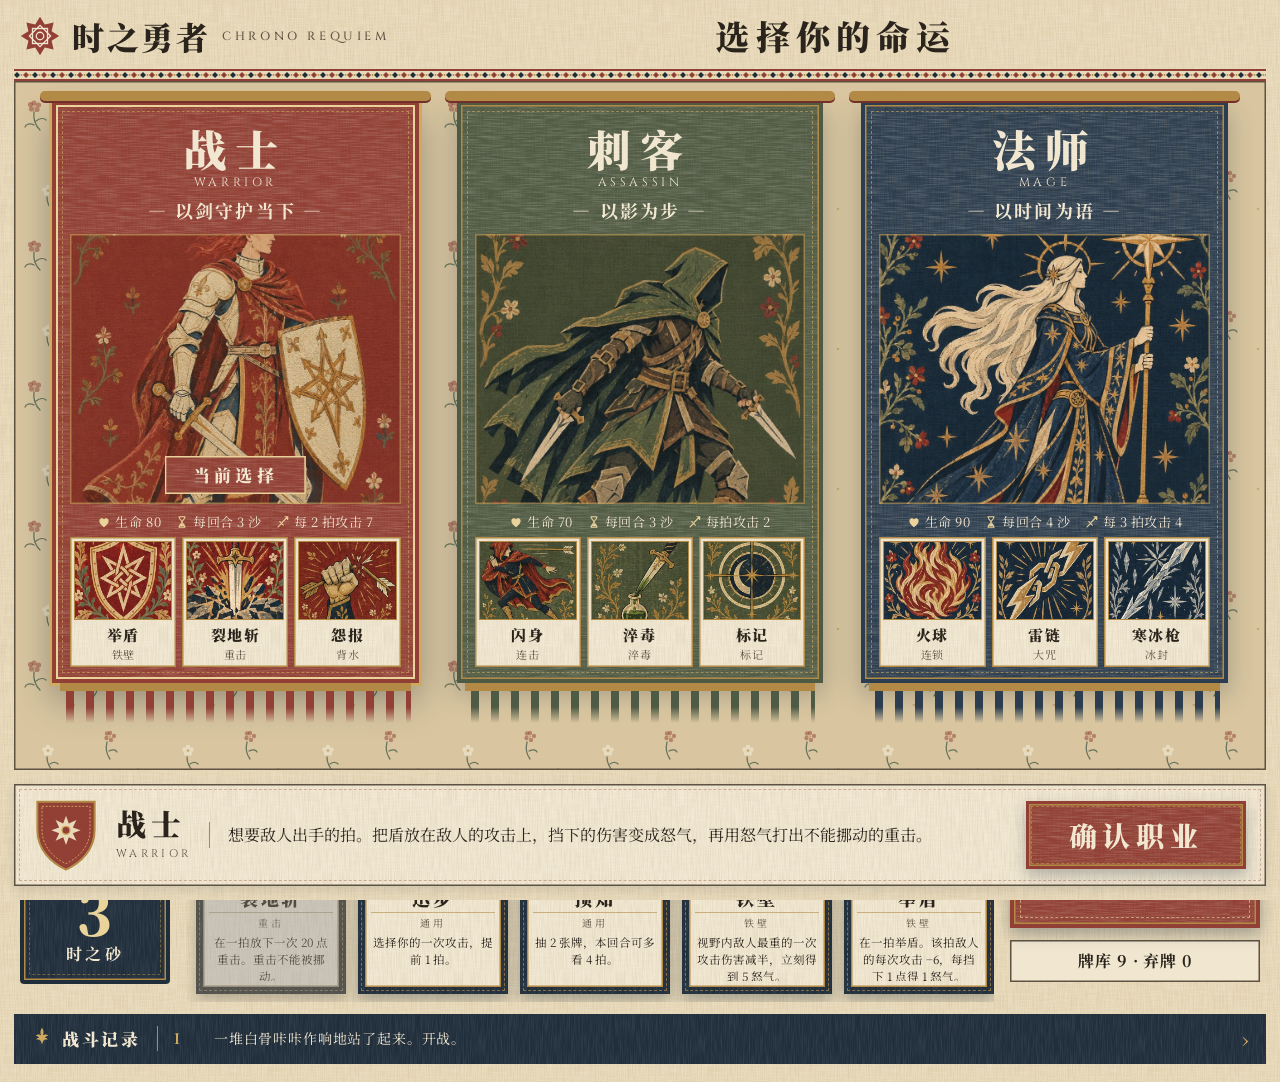
==== commit 43f3a67b: "Add sound (Tone.js) and battle animations (GSAP plugins, canvas-confetti) Sound is synthesised live " ====
--- a/index.html
+++ b/index.html
@@ -19,6 +19,7 @@
       <span>第 <b id="turnNo">1</b> 回合</span>
       <span>金线 <b id="goldNo">0</b></span>
       <span id="knotsNo" hidden></span>
+      <button class="tbtn" id="soundBtn"></button>
       <button class="tbtn" id="rulesBtn"><span data-svg="GEAR"></span>规则</button>
       <button class="tbtn" id="resetBtn"><span data-svg="REDO"></span>重开</button>
     </div>
@@ -94,7 +95,13 @@
 
 <script src="vendor/gsap.min.js"></script>
 <script src="vendor/DrawSVGPlugin.min.js"></script>
+<script src="vendor/Physics2DPlugin.min.js"></script>
+<script src="vendor/CustomEase.min.js"></script>
+<script src="vendor/CustomWiggle.min.js"></script>
+<script src="vendor/confetti.browser.js"></script>
+<script src="vendor/Tone.min.js"></script>
 <script src="js/data.js"></script>
+<script src="js/sound.js"></script>
 <script src="js/engine.js"></script>
 <script src="js/board.js"></script>
 <script src="js/screens.js"></script>
--- a/css/game.css
+++ b/css/game.css
@@ -58,17 +58,16 @@
 /* Arena: one indigo story frieze, hero at left facing the foe at right */
 .arena{position:relative;display:grid;grid-template-columns:1fr 1fr;height:clamp(240px,27vw,350px);background:var(--indigo) var(--weave);overflow:hidden;border-block:3px solid var(--indigo)}
 .half{position:relative;overflow:hidden;min-width:0}
-.half .art{position:absolute;inset:0;background-size:cover;background-repeat:no-repeat;transform-origin:50% 90%}
+.half .art{position:absolute;inset:0;background-size:cover;background-repeat:no-repeat;transform-origin:50% 90%;animation:idle 5s ease-in-out infinite}
+.half.foe .art{animation-delay:-2.5s}
+@keyframes idle{50%{scale:1.014}}
+.half .art.ghost{pointer-events:none;animation:none;mix-blend-mode:screen}
 .half.hero .art{background-image:var(--hero,url(../img/classes/hero_warrior.jpg));background-position:30% 40%;-webkit-mask-image:linear-gradient(90deg,#000 80%,transparent);mask-image:linear-gradient(90deg,#000 80%,transparent)}
 .half.foe .art{background-position:70% 40%;-webkit-mask-image:linear-gradient(270deg,#000 80%,transparent);mask-image:linear-gradient(270deg,#000 80%,transparent)}
 .half::after{content:"";position:absolute;inset:auto 0 0;height:34%;pointer-events:none;background:linear-gradient(0deg,rgba(32,45,58,.7),transparent)}
 .half.foe.rage .art{filter:saturate(1.25) sepia(.25) hue-rotate(-12deg)}
 .half.foe.rage::before{content:"";position:absolute;inset:0;z-index:1;pointer-events:none;background:radial-gradient(ellipse at 60% 45%,rgba(146,63,53,.38),transparent 70%);animation:breathe 1.8s ease-in-out infinite}
 @keyframes breathe{50%{opacity:.35}}
-.half .art.hitfx{animation:hitfx .32s}
-@keyframes hitfx{0%{filter:brightness(1.7) sepia(.6)}100%{filter:none}}
-.half .art.shake{animation:shake .35s,hitfx .32s}
-@keyframes shake{25%{translate:-8px 0}50%{translate:7px 0}75%{translate:-3px 0}}
 .roundel{position:absolute;left:50%;top:44%;transform:translate(-50%,-50%);width:clamp(110px,13vw,170px);aspect-ratio:1;z-index:4;pointer-events:none;color:var(--gold2)}
 .roundel svg{width:100%;height:100%;overflow:visible}
 .roundel .rays{transform-origin:50% 50%;animation:spin 90s linear infinite}
@@ -97,6 +96,12 @@
 .mood{width:34px;height:34px;border-radius:50%;border:2px solid var(--gold2);background:var(--indigo) center/cover;box-shadow:0 2px 6px rgba(0,0,0,.5)}
 .mood.judge{border-color:var(--gold3)} .mood.rage{border-color:var(--madder3);box-shadow:0 0 0 2px var(--madder)}
 .floats{position:absolute;inset:0;pointer-events:none;z-index:6}
+.floats .slash{position:absolute;inset:0;width:100%;height:100%;overflow:visible}
+.floats .guard{position:absolute;left:50%;top:40%;width:84px;height:84px;margin:-42px 0 0 -42px;color:var(--gold3);filter:drop-shadow(0 0 6px var(--indigo)) drop-shadow(0 0 14px rgba(207,169,95,.6))}
+.floats .guard svg{width:100%;height:100%}
+.floats .pt{position:absolute;left:50%;top:45%;border-radius:1px;pointer-events:none}
+.floats .pt.round{border-radius:50%}
+#goldNo{display:inline-block}
 .flt{position:absolute;left:50%;top:30%;transform:translateX(-50%);font-family:var(--f-display);font-weight:900;font-size:34px;white-space:nowrap;animation:rise 1.3s ease-out forwards;color:var(--flax2);-webkit-text-stroke:1px var(--indigo);paint-order:stroke fill;text-shadow:0 2px 0 var(--indigo)}
 .flt.dmg{color:var(--gold3)} .flt.big{font-size:54px;color:var(--gold3);text-shadow:0 3px 0 var(--madder2),0 0 0 var(--indigo)}
 .flt.hurt{color:#f0a493} .flt.info{font-size:19px;color:var(--flax2);letter-spacing:.12em;-webkit-text-stroke:0;text-shadow:0 1px 3px var(--indigo),0 0 8px var(--indigo)} .flt.heal{color:#b9c9a3}
@@ -253,7 +258,8 @@
 .card.rg .cost small{position:relative;font-size:11px;color:var(--gold3);letter-spacing:.06em;font-weight:700}
 .card:hover:not(:disabled),.card:focus-visible{transform:translateY(-14px) rotate(-1deg);outline:none;z-index:3}
 .card:hover:not(:disabled) .fr,.card:focus-visible .fr{box-shadow:0 0 0 2.5px var(--gold2),0 16px 26px rgba(32,45,58,.4)}
-.card.sel{transform:translateY(-20px);z-index:3}
+.card.sel{transform:translateY(-20px);z-index:3;animation:selbob 1.6s ease-in-out infinite}
+@keyframes selbob{50%{translate:0 -4px}}
 .card.sel .fr{box-shadow:0 0 0 3px var(--madder),0 0 0 5px var(--gold3),0 18px 28px rgba(32,45,58,.45)}
 .card:disabled{filter:grayscale(.7) brightness(.82) opacity(.75);cursor:not-allowed}
 .card.flying{pointer-events:none}
@@ -432,8 +438,6 @@
   background:var(--indigo) var(--weave);box-shadow:inset 0 0 0 4px var(--indigo),inset 0 0 0 5.5px var(--gold),0 8px 18px rgba(32,45,58,.3);transition:transform .18s,box-shadow .18s}
 .thr::after{content:"";position:absolute;inset:9px;border:1.5px dashed rgba(178,138,69,.5);pointer-events:none}
 .thr::before{content:"";position:absolute;bottom:100%;left:50%;height:30px;border-left:3px solid var(--madder)}
-.thr .ic{width:96px;height:96px;display:flex;align-items:center;justify-content:center;color:var(--gold3);background:var(--madder) var(--linen);box-shadow:inset 0 0 0 2px var(--gold)}
-.thr .ic svg{width:58px;height:58px}
 .thr b{font-family:var(--f-display);font-weight:900;font-size:28px;letter-spacing:.2em;color:var(--gold3)!important}
 .thr small{font-family:var(--f-latin);font-size:11px;letter-spacing:.3em;color:var(--gold2)}
 .thr .d{font-size:15px;line-height:1.6;color:#d3d7da}
@@ -444,7 +448,7 @@
 .ware .card{flex:none;width:170px;height:262px}.ware .card .art{height:136px}
 .price{font-family:var(--f-display);font-weight:900;font-size:16px;letter-spacing:.1em;padding:3px 18px;background:var(--indigo);color:var(--gold3);box-shadow:inset 0 0 0 1.5px var(--gold)}
 .ware.sold .price{background:var(--stone);color:var(--flax2)}
-.crafts,.stitches{display:grid;grid-template-columns:repeat(3,minmax(0,1fr));gap:12px}
+.crafts{display:grid;grid-template-columns:repeat(3,minmax(0,1fr));gap:12px}
 .craft{display:flex;align-items:center;gap:14px;padding:14px 16px;border:0;font:inherit;text-align:left;cursor:pointer;color:var(--ink);background:var(--flax2) var(--linen);box-shadow:inset 0 0 0 1.5px var(--ink2);transition:box-shadow .15s,transform .1s}
 .craft>i{width:44px;height:44px;flex:none;display:flex;align-items:center;justify-content:center;color:var(--gold3);background:var(--madder) var(--linen);box-shadow:inset 0 0 0 2px var(--gold)}
 .craft>i svg{width:26px;height:26px}
@@ -455,15 +459,117 @@
 .craft em::after{content:" 金线";font-size:12px}
 .craft:hover:not(:disabled),.craft:focus-visible{box-shadow:inset 0 0 0 1.5px var(--ink2),0 0 0 2.5px var(--gold2);outline:none}
 .craft:disabled{opacity:.45;cursor:default}
-.sewing{display:grid;grid-template-columns:auto minmax(0,1fr);gap:20px;align-items:center}
-.sewing .stitches{grid-template-columns:minmax(0,1fr)}
-.deckpick .card{flex-basis:150px;height:236px}.deckpick .card .art{height:110px}
 .rwnote em{font-style:normal;color:var(--gold3)}
 /* a stitched card wears a gold thread under its text */
 .card .stl{position:absolute;left:0;right:0;bottom:0;padding:2px 4px;font-size:11px;font-weight:900;letter-spacing:.06em;color:var(--ink);text-align:center;white-space:nowrap;overflow:hidden;
   background:var(--gold3);box-shadow:0 -1.5px 0 var(--gold),inset 0 -1px 0 var(--gold)}
 .card.st .fr{box-shadow:0 0 0 2px var(--gold2),0 6px 14px rgba(32,45,58,.35)}
-@media (max-width:820px){.crafts,.stitches{grid-template-columns:minmax(0,1fr)}.sewing{grid-template-columns:minmax(0,1fr)}.fork{gap:40px}}
+.deckpick .card{flex:none;width:150px;height:236px}.deckpick .card .art{height:110px}
+/* the fork page: the coming foe on the left, the strands in the middle, your pack on the right */
+.scr.road .body.forkpg{grid-template-columns:270px minmax(0,1fr) 270px;align-items:start}
+.forkpg>.journey{grid-column:1/-1}
+.nfoe{display:flex;flex-direction:column;min-height:520px}
+.nfoe .pic{flex:1;min-height:300px;margin:10px 10px 0;background:center 30%/cover no-repeat}
+.nfoe .cap{position:relative;z-index:1;padding:12px 18px 20px;text-align:center}
+.nfoe .fl{font-family:var(--f-display);font-size:13px;letter-spacing:.2em;color:var(--gold2)}
+.nfoe h3{margin:2px 0 0;font-family:var(--f-display);font-weight:900;font-size:28px;letter-spacing:.14em;color:var(--gold3)}
+.nfoe small{display:block;font-family:var(--f-latin);font-size:10px;letter-spacing:.24em;color:var(--gold2)}
+.nfoe .hp{display:inline-flex;align-items:center;gap:6px;margin:10px 0 6px;font-size:14px;color:var(--flax2)}.nfoe .hp svg{width:16px;height:16px;color:var(--madder3)}
+.nfoe .hp b{color:var(--gold3)!important}
+.nfoe p{margin:0;font-size:13px;line-height:1.6;color:#d3d7da;text-align:left}.nfoe p b{color:var(--gold3)!important}
+.fmain{display:flex;flex-direction:column;gap:10px;min-width:0}
+.strands{position:relative;display:grid;grid-template-columns:repeat(var(--n),minmax(0,1fr));gap:22px;width:min(100%,calc(var(--n) * 330px));margin:0 auto;padding-top:88px}
+.strands .spool{position:absolute;top:0;left:50%;width:34px;height:34px;margin-left:-17px;color:var(--madder);z-index:1}.strands .spool svg{width:100%;height:100%}
+.split{position:absolute;top:30px;left:0;width:100%;height:60px;overflow:visible}
+.split path{fill:none;stroke:var(--madder);stroke-width:3;vector-effect:non-scaling-stroke;transition:stroke .2s,stroke-width .2s}
+.split path.hot{stroke:var(--gold);stroke-width:5}
+.strand{position:relative;display:flex;flex-direction:column;padding:0;border:0;font:inherit;text-align:center;cursor:pointer;color:var(--flax2);
+  background:var(--indigo) var(--weave);box-shadow:inset 0 0 0 4px var(--indigo),inset 0 0 0 5.5px var(--gold),0 8px 18px rgba(32,45,58,.3);transition:transform .18s,box-shadow .18s}
+.strand::after{content:"";position:absolute;inset:9px;border:1.5px dashed rgba(178,138,69,.5);pointer-events:none}
+.strand .pic{position:relative;display:block;aspect-ratio:3/2;margin:10px 10px 0;background:center/cover no-repeat;box-shadow:inset 0 -1.5px 0 var(--gold)}
+.strand .tg{position:absolute;top:10px;left:-4px;padding:2px 12px 2px 10px;font-style:normal;font-family:var(--f-display);font-weight:900;font-size:13px;letter-spacing:.2em;color:var(--flax2);background:var(--madder2);box-shadow:inset 0 0 0 1px var(--gold)}
+.strand .tg.mo{background:var(--moss2)}.strand .tg.ind{background:var(--indigo2)}.strand .tg.red{background:var(--madder)}.strand .tg.gd{background:var(--gold);color:var(--ink)}
+.strand .tx{display:flex;flex-direction:column;align-items:center;gap:4px;padding:14px 22px 6px}
+.strand b{font-family:var(--f-display);font-weight:900;font-size:28px;letter-spacing:.2em;color:var(--gold3)!important}
+.strand small{font-family:var(--f-latin);font-size:11px;letter-spacing:.3em;color:var(--gold2)}
+.strand .d{font-size:14.5px;line-height:1.6;color:#d3d7da}
+.peek{list-style:none;margin:8px 0 0;padding:8px 0 0;width:100%;border-top:1px dashed rgba(178,138,69,.45);display:flex;flex-direction:column;gap:4px;text-align:left}
+.peek li{position:relative;padding-left:16px;font-size:13px;line-height:1.5;color:var(--gold3)}
+.peek li::before{content:"";position:absolute;left:2px;top:.6em;width:6px;height:6px;background:var(--madder3);transform:rotate(45deg)}
+.strand .pick{display:flex;align-items:center;justify-content:center;gap:10px;margin:8px 16px 18px;padding:8px;font-family:var(--f-display);font-weight:900;font-size:17px;letter-spacing:.2em;color:var(--flax2);background:var(--madder) var(--linen);box-shadow:inset 0 0 0 1.5px var(--gold)}
+.strand .pick svg{width:44px;height:20px;color:var(--gold3)}
+.strand:hover,.strand:focus-visible{transform:translateY(-8px);box-shadow:inset 0 0 0 4px var(--indigo),inset 0 0 0 6px var(--gold3),0 0 0 3px var(--gold2),0 16px 28px rgba(32,45,58,.4);outline:none}
+/* your pack: life, purse, the deck in short, knots and woven foes */
+.pack{display:flex;flex-direction:column;gap:12px}
+.pack .sh{margin-bottom:0}
+.hpbar{position:relative;display:block;height:26px;background:var(--stone);box-shadow:inset 0 0 0 1.5px var(--ink2);overflow:hidden}
+.hpbar>span{position:absolute;top:0;bottom:0;left:0;background:var(--madder)}
+.hpbar>span.gain{left:auto;background:var(--moss);opacity:.9}
+.hpbar>b{position:relative;display:flex;align-items:center;justify-content:center;gap:6px;height:100%;font-family:var(--f-display);font-weight:900;font-size:14px;letter-spacing:.06em;color:var(--flax2)!important}
+.hpbar svg{width:14px;height:14px;color:var(--gold3)}
+.purse{display:flex;align-items:center;justify-content:center;gap:10px;padding:8px;background:var(--indigo) var(--weave);box-shadow:inset 0 0 0 1.5px var(--gold)}
+.purse i{width:30px;height:30px;color:var(--gold2);display:flex}.purse i svg{width:100%;height:100%}
+.purse b{font-family:var(--f-latin);font-weight:900;font-size:30px;color:var(--gold3)!important;line-height:1}
+.purse small{font-family:var(--f-display);font-size:13px;letter-spacing:.2em;color:var(--gold2)}
+.pack .dk,.pack .none{margin:0;text-align:center;font-size:14px;color:var(--ink2)}.pack .none{font-size:13px;color:var(--muted)}
+.pack .knotlist li{grid-template-columns:24px minmax(0,1fr);font-size:12.5px;row-gap:0}
+.pack .knotlist li>span{grid-column:2}.pack .knotlist i{width:24px;height:24px}
+/* a short page on the road can carry one of the road pictures */
+.note.pic{padding-top:12px}.note .np{display:block;aspect-ratio:3/2;margin:0 0 16px;background:center/cover no-repeat;box-shadow:inset 0 0 0 1.5px var(--gold)}
+.tale .np{display:block;position:relative;aspect-ratio:3/1.4;margin:-14px -20px 18px;background:center/cover no-repeat;box-shadow:inset 0 0 0 1.5px var(--gold)}
+.kpbanner{display:block;width:min(100%,560px);aspect-ratio:3/1.2;margin:0 auto;background:center/cover no-repeat;box-shadow:inset 0 0 0 4px var(--indigo),inset 0 0 0 5.5px var(--gold)}
+/* the weavery: the old weaver on the left, shelf, crafts and your deck on the right */
+.scr.shop .body.shoppg{grid-template-columns:300px minmax(0,1fr);align-items:start}
+.weaver{display:flex;flex-direction:column;gap:12px;padding-bottom:18px;position:sticky;top:10px}
+.weaver .pic{aspect-ratio:4/5;margin:10px 10px 0;background:center 20%/cover no-repeat}
+.weaver .cap{text-align:center}
+.weaver h3{margin:0;font-family:var(--f-display);font-weight:900;font-size:26px;letter-spacing:.2em;color:var(--gold3)}
+.weaver .cap small{font-family:var(--f-latin);font-size:10px;letter-spacing:.26em;color:var(--gold2)}
+.say{position:relative;z-index:1;margin:0 18px;padding:12px 16px;font-size:15px;line-height:1.7;color:var(--ink);background:var(--flax2) var(--linen);box-shadow:inset 0 0 0 1.5px var(--gold)}
+.say::before{content:"";position:absolute;top:-8px;left:50%;margin-left:-8px;border:8px solid transparent;border-top:0;border-bottom-color:var(--gold)}
+.weaver .purse{margin:0 18px;position:relative;z-index:1}
+.smain{display:flex;flex-direction:column;gap:14px;min-width:0}
+.shelf{display:flex;flex-wrap:wrap;justify-content:center;gap:16px 20px;padding:10px 6px 0;position:relative}
+.shelf::after{content:"";position:absolute;left:-8px;right:-8px;bottom:22px;height:14px;z-index:0;background:linear-gradient(#7a5a32,#5b4024);box-shadow:0 4px 0 #3f2c18,0 8px 10px rgba(32,45,58,.25)}
+.shelf .ware{position:relative;z-index:1;gap:28px}
+.price.short{color:var(--madder3)}.price small{display:block;font-size:11px;letter-spacing:.06em;text-align:center}
+.trade{margin:0 18px;font-size:13px;text-align:center;color:#d3d7da;min-height:20px}.trade b{color:var(--gold3)!important}
+.crafts .craft.art>i,.wheelpg .craft.art>i{width:64px;height:64px;background:var(--madder) center/cover no-repeat}
+.craft .nx{margin-top:2px;font-size:12px;color:var(--muted)}
+.crafts.two{grid-template-columns:repeat(2,minmax(0,1fr))}
+.craft.big{padding:18px 20px}.craft.big>i{width:84px!important;height:84px!important}
+.craft .hpbar{margin-top:8px;height:22px}
+.wheelpg{display:flex;flex-direction:column;gap:14px;width:min(100%,900px);margin:0 auto}
+.wheelpg .scene{display:block;aspect-ratio:3/1.25;background:center/cover no-repeat;box-shadow:inset 0 0 0 4px var(--indigo),inset 0 0 0 5.5px var(--gold),0 8px 18px rgba(32,45,58,.3)}
+/* stitching: a legend of the three stitches over the deck, then the card in the embroidery hoop */
+.scr.shop .body.sewpg{align-content:start}
+.stlegend{display:grid;grid-template-columns:repeat(3,minmax(0,1fr));gap:12px}
+.stx{display:flex;align-items:center;gap:14px;padding:12px 14px;border:0;font:inherit;text-align:left;cursor:pointer;color:var(--ink);background:var(--flax2) var(--linen);box-shadow:inset 0 0 0 1.5px var(--ink2);transition:box-shadow .15s}
+.stx>i{width:60px;height:60px;flex:none;background:var(--indigo) center/cover no-repeat;box-shadow:inset 0 0 0 2px var(--gold)}
+.stx b{display:block;font-family:var(--f-display);font-weight:900;font-size:20px;letter-spacing:.14em;color:var(--ink)!important}
+.stx small{display:block;font-size:13px;line-height:1.5;color:var(--ink2)}
+.stx:hover:not(:disabled),.stx:focus-visible,.stx.on{box-shadow:inset 0 0 0 2px var(--gold),0 0 0 2.5px var(--gold2);outline:none}
+.stx.on{background-color:var(--gold3)}
+.stx:disabled{opacity:.45;cursor:default}
+.deckpick .dp{position:relative;display:flex;flex-direction:column;align-items:center;gap:6px;transition:opacity .15s,filter .15s}
+.deckpick .dp.dim{opacity:.3;filter:grayscale(.8)}
+.dp .why{font-size:12px;color:var(--muted);height:22px;line-height:22px}
+.hoopwrap{display:grid;grid-template-columns:auto auto auto;gap:18px;align-items:center;justify-content:center}
+.hoop{position:relative;width:300px;aspect-ratio:1;display:flex;flex-direction:column;align-items:center;justify-content:center}
+.hoop .ring{position:absolute;inset:0;background:url(../img/road/hoop.png) center/contain no-repeat}
+.hoop .card{position:relative;flex:none;width:160px;height:250px}.hoop .card .art{height:122px}
+.hoop>span:not(.ring){position:relative}
+.hoop small{position:absolute;bottom:-30px;white-space:nowrap;font-family:var(--f-display);font-weight:900;font-size:14px;letter-spacing:.3em;color:var(--ink2)}
+.hoop.aft small{color:var(--madder);letter-spacing:.12em;font-size:16px}
+.hoopwrap{padding-bottom:30px}
+.hoopwrap .arrow{position:relative;width:64px;height:0;border-top:3px dashed var(--madder)}
+.hoopwrap .arrow::after{content:"";position:absolute;right:-4px;top:-10px;border:8px solid transparent;border-left:12px solid var(--madder);border-right:0}
+.btn:disabled{opacity:.5;cursor:default;filter:none}
+@media (max-width:1180px){.scr.road .body.forkpg{grid-template-columns:240px minmax(0,1fr)}.forkpg>.pack{grid-column:1/-1}}
+@media (max-width:820px){.crafts,.stlegend,.crafts.two{grid-template-columns:minmax(0,1fr)}.fork{gap:40px}
+  .scr.road .body.forkpg,.scr.shop .body.shoppg{grid-template-columns:minmax(0,1fr)}.nfoe{min-height:0}.nfoe .pic{min-height:220px}.weaver{position:relative;top:0}.weaver .pic{aspect-ratio:16/10}
+  .strands{grid-template-columns:minmax(0,1fr);padding-top:0}.strands .spool,.split{display:none}
+  .hoopwrap{grid-template-columns:minmax(0,1fr);justify-items:center;gap:44px}.hoop{width:min(100%,280px)}.hoopwrap .arrow{transform:rotate(90deg)}}
 
 /* knots: gold knot emblems in the header, a list in the briefing, cloth patches when you pick one */
 .knots{display:inline-flex;gap:4px;align-items:center}
@@ -499,6 +605,8 @@
 .tag.fate{border-color:var(--gold);background:var(--indigo);color:var(--gold3)}
 .lead.fate{font-family:var(--f-display);font-weight:700;letter-spacing:.08em;color:var(--indigo)}
 .fatebox p{margin:0 0 10px;font-size:15px;line-height:1.7;text-align:center}
+.twbox p{margin:0;font-size:15px;line-height:1.7;text-align:center}
+.tag.twist{border-color:var(--madder);background:var(--flax);color:var(--madder)}
 .fatebox .btn{width:100%;font-size:18px;padding:10px 16px}
 .skipcard.weave{background:var(--indigo) var(--weave);box-shadow:inset 0 0 0 3px var(--indigo),inset 0 0 0 4.5px var(--gold),0 6px 14px rgba(32,45,58,.3)}
 .skipcard.weave b{color:var(--gold3)!important}.skipcard.weave>i{color:#d3d7da;font-size:12px;line-height:1.5}
@@ -588,6 +696,7 @@
 @media (max-width:820px){
   .mast{padding:8px 2px 6px;gap:6px 12px}.vine{display:none}
   .meta{font-size:14px;flex-wrap:wrap}.meta>*{padding:2px 10px}.tbtn{font-size:14px}
+  #soundBtn .lb{display:none}
   .arena{height:240px}
   .roundel{width:84px;top:36%}
   .lr{min-width:0;padding:5px 22px 9px;gap:8px}.lr .nm{font-size:14px;letter-spacing:.04em}.lr .hp{font-size:14px}.lr .res{display:none}
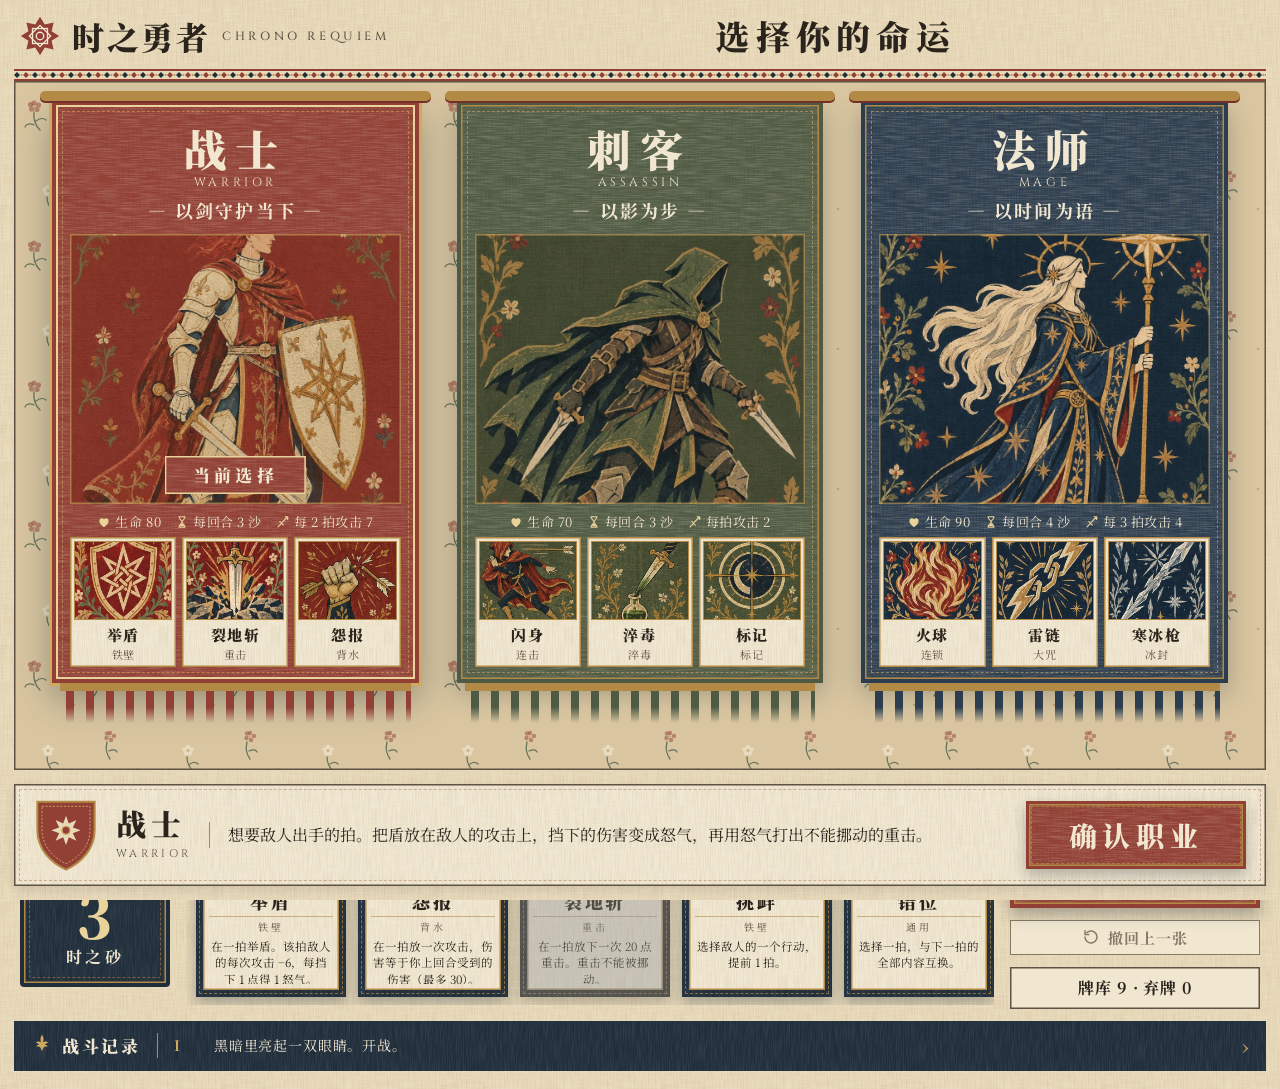
==== commit 3afaaf34: "Preview a card's landing beat, undo plays this turn, battle speed setting - Hovering a beat with a t" ====
--- a/index.html
+++ b/index.html
@@ -20,6 +20,7 @@
       <span>金线 <b id="goldNo">0</b></span>
       <span id="knotsNo" hidden></span>
       <button class="tbtn" id="soundBtn"></button>
+      <button class="tbtn" id="speedBtn"></button>
       <button class="tbtn" id="rulesBtn"><span data-svg="GEAR"></span>规则</button>
       <button class="tbtn" id="resetBtn"><span data-svg="REDO"></span>重开</button>
     </div>
@@ -69,6 +70,7 @@
     <div class="hand" id="hand"></div>
     <div class="endwrap">
       <button class="endbtn" id="endBtn"><span data-svg="SHUTTLE"></span><b>推进时间</b></button>
+      <button class="undobtn" id="undoBtn" disabled></button>
       <div class="pilecount" id="piles"></div>
     </div>
   </section>
--- a/css/game.css
+++ b/css/game.css
@@ -155,6 +155,9 @@
 .slot.tgt{cursor:pointer}
 .slot.tgt::after{content:"";position:absolute;inset:4px;border:1.5px dashed var(--indigo2);pointer-events:none;opacity:.55;z-index:2}
 .slot.tgt:hover{background:#fbf3df}
+.slot.hov::after,.slot.no::after{content:"";position:absolute;inset:2px;border:2px solid var(--gold);opacity:1;pointer-events:none;z-index:2}
+.slot.no{cursor:not-allowed}.slot.no::after{border:1.5px dashed var(--madder);opacity:.75}
+.mid.chg .mt{box-shadow:0 0 0 1.5px var(--gold),0 0 10px rgba(178,138,69,.45)}
 .slot.smk{background-image:repeating-linear-gradient(135deg,rgba(105,116,92,.14) 0 6px,transparent 6px 12px)}
 .lane{display:flex;flex-direction:column;gap:4px;align-items:center;justify-content:center;padding:4px 6px}
 .mid{display:flex;align-items:center;justify-content:center;font-size:13px;text-align:center;padding:0 3px;line-height:1.3}
@@ -273,6 +276,10 @@
 .endbtn:disabled{opacity:.6;cursor:wait}
 .busy .endbtn .shuttle{animation:weave .6s ease-in-out infinite alternate}
 @keyframes weave{from{transform:translateX(-10px)}to{transform:translateX(10px)}}
+.undobtn{display:flex;align-items:center;justify-content:center;gap:8px;padding:7px 6px;font-family:var(--f-display);font-weight:700;font-size:15px;letter-spacing:.06em;color:var(--indigo);background:var(--flax2);border:0;box-shadow:inset 0 0 0 1.5px var(--indigo2)}
+.undobtn svg{width:18px;height:18px;transform:scaleX(-1)}
+.undobtn:hover:not(:disabled),.undobtn:focus-visible{background:#fbf3df;box-shadow:inset 0 0 0 1.5px var(--gold);outline:none}
+.undobtn:disabled{color:var(--muted);box-shadow:inset 0 0 0 1px var(--muted);cursor:default}
 .pilecount{text-align:center;padding:9px 6px;font-family:var(--f-display);font-weight:700;font-size:16px;letter-spacing:.06em;color:var(--ink);background:var(--flax2);box-shadow:inset 0 0 0 1.5px var(--ink2)}
 
 /* Chronicle: the battle log rolls up from an indigo band at the foot */
@@ -642,6 +649,7 @@
 .deck{display:flex;flex-wrap:wrap;gap:10px;justify-content:center;padding:4px 0 6px}
 .deck span{display:flex;flex-direction:column;align-items:center;gap:4px;width:92px;padding:6px 6px 6px;font-family:var(--f-display);font-weight:700;font-size:13px;color:var(--ink);background:var(--flax2);box-shadow:inset 0 0 0 1.5px var(--ink2)}
 .deck span i{width:100%;aspect-ratio:1;background:var(--indigo) center/cover;box-shadow:inset 0 0 0 1.5px var(--gold)}
+.deck span i.gl{display:grid;place-items:center;color:var(--gold3)}.deck span i.gl svg{width:64%;height:64%}
 .deck em{font-style:normal;color:var(--madder);margin-left:2px}
 
 /* ---------- Class pick: three heraldic banners ---------- */
@@ -697,6 +705,7 @@
   .mast{padding:8px 2px 6px;gap:6px 12px}.vine{display:none}
   .meta{font-size:14px;flex-wrap:wrap}.meta>*{padding:2px 10px}.tbtn{font-size:14px}
   #soundBtn .lb{display:none}
+  .undobtn{font-size:13px;padding:5px 4px}
   .arena{height:240px}
   .roundel{width:84px;top:36%}
   .lr{min-width:0;padding:5px 22px 9px;gap:8px}.lr .nm{font-size:14px;letter-spacing:.04em}.lr .hp{font-size:14px}.lr .res{display:none}
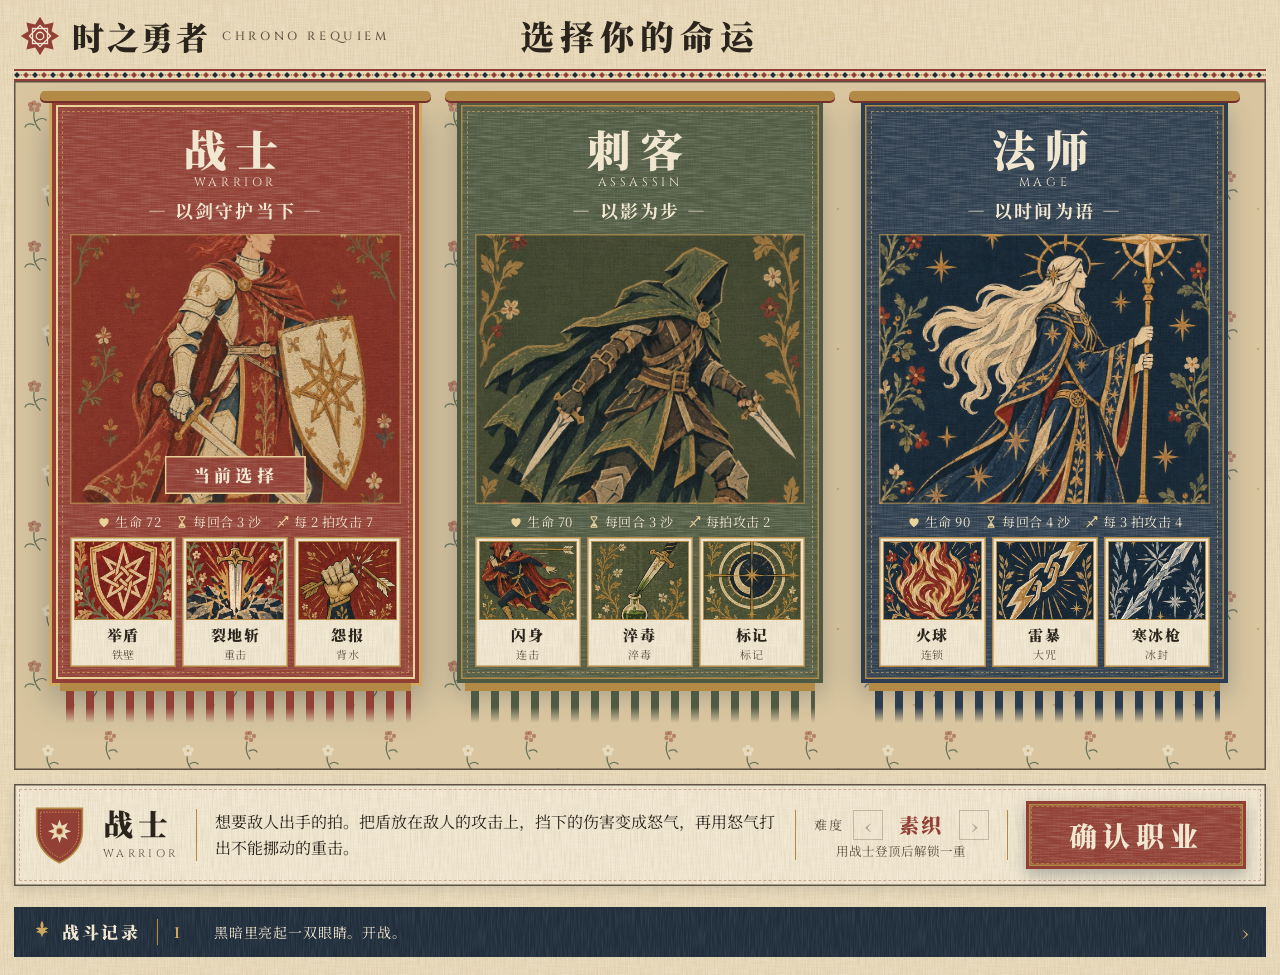
==== commit 17ba9a84: "Give each foe its own rhythm and breakable actions; add a six-rung difficulty ladder Foes: twelve of" ====
--- a/index.html
+++ b/index.html
@@ -90,6 +90,7 @@
     <div class="pk-field" id="pkRows"></div>
     <div class="pk-foot pp">
       <div class="pitch"><span class="crest" id="pkCrest"></span><span class="who" id="pkWho"></span><p id="pkPitch"></p></div>
+      <div class="asc" id="pkAsc"></div>
       <div class="btns"><button class="btn" id="pkBack">返回</button><button class="btn go" id="pkGo">确认职业</button></div>
     </div>
   </div>
--- a/css/game.css
+++ b/css/game.css
@@ -56,19 +56,19 @@
 .tbtn:focus-visible{outline:1.5px dashed var(--madder);outline-offset:3px}
 
 /* Arena: one indigo story frieze, hero at left facing the foe at right */
-.arena{position:relative;display:grid;grid-template-columns:1fr 1fr;height:clamp(240px,27vw,350px);background:var(--indigo) var(--weave);overflow:hidden;border-block:3px solid var(--indigo)}
+.arena{position:relative;display:grid;grid-template-columns:1fr 1fr;height:clamp(200px,min(27vw,100vh - 668px),350px);background:var(--indigo) var(--weave);overflow:hidden;border-block:3px solid var(--indigo)}
 .half{position:relative;overflow:hidden;min-width:0}
 .half .art{position:absolute;inset:0;background-size:cover;background-repeat:no-repeat;transform-origin:50% 90%;animation:idle 5s ease-in-out infinite}
 .half.foe .art{animation-delay:-2.5s}
 @keyframes idle{50%{scale:1.014}}
 .half .art.ghost{pointer-events:none;animation:none;mix-blend-mode:screen}
-.half.hero .art{background-image:var(--hero,url(../img/classes/hero_warrior.jpg));background-position:30% 40%;-webkit-mask-image:linear-gradient(90deg,#000 80%,transparent);mask-image:linear-gradient(90deg,#000 80%,transparent)}
-.half.foe .art{background-position:70% 40%;-webkit-mask-image:linear-gradient(270deg,#000 80%,transparent);mask-image:linear-gradient(270deg,#000 80%,transparent)}
+.half.hero .art{background-image:var(--hero,url(../img/classes/hero_warrior.jpg));background-position:30% 20%;-webkit-mask-image:linear-gradient(90deg,#000 80%,transparent);mask-image:linear-gradient(90deg,#000 80%,transparent)}
+.half.foe .art{background-position:70% 25%;-webkit-mask-image:linear-gradient(270deg,#000 80%,transparent);mask-image:linear-gradient(270deg,#000 80%,transparent)}
 .half::after{content:"";position:absolute;inset:auto 0 0;height:34%;pointer-events:none;background:linear-gradient(0deg,rgba(32,45,58,.7),transparent)}
 .half.foe.rage .art{filter:saturate(1.25) sepia(.25) hue-rotate(-12deg)}
 .half.foe.rage::before{content:"";position:absolute;inset:0;z-index:1;pointer-events:none;background:radial-gradient(ellipse at 60% 45%,rgba(146,63,53,.38),transparent 70%);animation:breathe 1.8s ease-in-out infinite}
 @keyframes breathe{50%{opacity:.35}}
-.roundel{position:absolute;left:50%;top:44%;transform:translate(-50%,-50%);width:clamp(110px,13vw,170px);aspect-ratio:1;z-index:4;pointer-events:none;color:var(--gold2)}
+.roundel{position:absolute;left:50%;top:44%;transform:translate(-50%,-50%);height:min(50%,170px);aspect-ratio:1;z-index:4;pointer-events:none;color:var(--gold2)}
 .roundel svg{width:100%;height:100%;overflow:visible}
 .roundel .rays{transform-origin:50% 50%;animation:spin 90s linear infinite}
 @keyframes spin{to{transform:rotate(360deg)}}
@@ -130,14 +130,14 @@
 .hint>svg{width:12px;height:12px;flex:none;margin-top:4px;color:var(--gold)}
 .hint.err{color:var(--madder);font-weight:700}
 .hint.pend{color:var(--indigo);font-weight:700}
-.cancel{background:var(--flax2);border:1px solid var(--indigo2);color:var(--indigo);padding:0 12px;font-size:12px}
+.cancel{background:var(--flax2);border:0;box-shadow:inset 0 0 0 1.5px var(--indigo2);color:var(--indigo);padding:3px 16px;font-size:13px;font-weight:700;letter-spacing:.1em}
 .cancel:hover,.cancel:focus-visible{background:var(--indigo);color:var(--flax2);outline:none}
 .tlscroll{position:relative;overflow-x:auto;border:2px solid var(--indigo);background:var(--flax);scrollbar-color:var(--flax4) transparent}
 .tlwrap{position:relative;min-width:max-content}
 .tl{display:flex}
 .lanes{flex:none;width:86px;display:grid;grid-template-rows:42px 74px 64px 74px;position:sticky;left:0;z-index:3;background:var(--flax2);border-right:2px solid var(--indigo)}
 .lanes div{display:flex;align-items:center;justify-content:center;font-family:var(--f-display);font-weight:900;font-size:19px;letter-spacing:.1em;color:var(--flax2)}
-.lanes div:first-child{background:var(--flax2)}
+.lanes div:first-child{background:var(--flax2);color:var(--muted);font-size:13px;font-weight:700;letter-spacing:.3em;text-indent:.3em}
 .lanes .le{background:var(--madder) var(--linen)} .lanes .lc{background:var(--moss2) var(--linen)} .lanes .lh{background:var(--indigo) var(--weave)}
 .lanes div+div{border-top:2px solid var(--flax2)}
 .slot{flex:1 0 104px;display:grid;grid-template-rows:42px 74px 64px 74px;position:relative;background:#e0d1b0;transition:background-color .25s}
@@ -168,7 +168,8 @@
 .mid.res .mt,.mid.ok .mt{background:var(--flax2);box-shadow:0 0 0 1px var(--gold)}
 .mid.res .mt::before,.mid.ok .mt::before{content:"";width:20px;height:20px;margin-bottom:1px;background:var(--knot) center/contain no-repeat}
 .mid.bad .mt{color:var(--madder)} .mid.ok .mt{color:var(--moss2)} .mid.arm .mt{color:var(--ink2)}
-.mid em{font-style:normal;font-family:var(--f-display);font-weight:700;font-size:12px}
+.mid em{font-style:normal;font-family:var(--f-display);font-weight:900;font-size:13px;font-variant-numeric:tabular-nums}
+.mid em+em{margin-left:5px}
 .mid em.tk{color:var(--madder)}.mid em.dl{color:var(--indigo)}.mid em.hl{color:var(--t-frb)}
 .mid .old{font-size:10px;color:var(--muted);text-decoration:line-through}
 :root{--knot:url("data:image/svg+xml,%3Csvg xmlns='http://www.w3.org/2000/svg' viewBox='0 0 40 40' fill='none' stroke='%23b28a45' stroke-width='3'%3E%3Cpath d='M20 4c6 0 9 5 6 10l-12 12c-3 5 0 10 6 10s9-5 6-10L14 14c-3-5 0-10 6-10z'/%3E%3Cpath d='M4 20c0-6 5-9 10-6l12 12c5 3 10 0 10-6s-5-9-10-6L14 26c-5 3-10 0-10-6z'/%3E%3C/svg%3E")}
@@ -187,6 +188,8 @@
 .chip.e.mir{background:var(--flax2);color:var(--indigo);box-shadow:inset 0 0 0 1.5px var(--indigo2);font-size:14px}
 .chip.e.fin{background:#3a1512;animation:pulse 1.1s infinite;box-shadow:inset 0 0 0 2px var(--madder3)}
 .chip .lock{font-size:11px;opacity:.9;border-left:1px solid currentColor;padding-left:5px}
+.chip.e.up{box-shadow:inset 0 0 0 2px var(--gold2)}
+.chip.e.up b{color:var(--gold3)}
 .chip.h.ch{box-shadow:inset 0 0 0 2px var(--gold2)}
 .chip.h.fx{background-color:#152029;box-shadow:inset 0 0 0 2px var(--gold2);color:var(--gold3)}
 .chip.h.rev{background:var(--t-frb);color:var(--flax2)}
@@ -235,18 +238,18 @@
 @keyframes bump{40%{transform:scale(1.3)}}
 .sandlbl{position:relative;font-family:var(--f-display);font-weight:700;font-size:16px;color:var(--flax2);letter-spacing:.2em;margin-top:2px}
 .debt{position:absolute;bottom:-20px;left:0;right:0;text-align:center;font-size:12px;color:var(--madder);font-weight:700}
-.hand{display:flex;gap:12px;overflow-x:auto;padding:18px 10px 8px;min-width:0}
+.hand{display:flex;gap:12px;overflow-x:auto;padding:38px 10px 8px;margin-top:-20px;min-width:0;scrollbar-width:thin;scrollbar-color:var(--flax4) transparent}
 .hand>.card:first-child{margin-left:auto}.hand>.card:last-child{margin-right:auto}
 .hand.empty::before{content:"手牌已放回牌库，时间正在流动……";color:var(--ink2);font-size:14px;align-self:center;padding:96px 0}
-.card{--tc:var(--t-move);flex:0 0 150px;height:236px;padding:0;border:none;background:none;position:relative;text-align:center;color:var(--ink);transition:transform .18s ease-out,filter .18s;user-select:none;-webkit-user-select:none;touch-action:manipulation}
+.card{--tc:var(--t-move);--ah:118px;flex:0 0 150px;height:236px;padding:0;border:none;background:none;position:relative;text-align:center;color:var(--ink);transition:transform .18s ease-out,filter .18s;user-select:none;-webkit-user-select:none;touch-action:manipulation}
 .card .fr{position:absolute;inset:0;display:flex;flex-direction:column;padding:7px;background:var(--indigo) var(--weave);box-shadow:0 6px 14px rgba(32,45,58,.35)}
 .card .fr::after{content:"";position:absolute;inset:3px;border:1.5px dashed rgba(178,138,69,.7);pointer-events:none}
-.card .art{height:118px;flex:none;position:relative;overflow:hidden;background:color-mix(in srgb,var(--tc) 85%,#000) var(--weave);box-shadow:inset 0 0 0 1.5px var(--gold)}
+.card .art{flex:0 1 var(--ah);min-height:64px;position:relative;overflow:hidden;background:color-mix(in srgb,var(--tc) 85%,#000) var(--weave);box-shadow:inset 0 0 0 1.5px var(--gold)}
 .card .art i{position:absolute;inset:0;background-size:cover;background-position:center}
-.card .txt{flex:1;display:flex;flex-direction:column;align-items:center;background:var(--flax2) var(--linen);box-shadow:inset 0 0 0 1.5px var(--gold);padding:0 6px 6px;min-height:0}
+.card .txt{flex:1 0 auto;display:flex;flex-direction:column;align-items:center;background:var(--flax2) var(--linen);box-shadow:inset 0 0 0 1.5px var(--gold);padding:0 6px 6px}
 .card .cn{font-family:var(--f-display);font-weight:900;font-size:18px;letter-spacing:.14em;line-height:1.2;padding:5px 0 3px;width:100%;border-bottom:1px solid rgba(178,138,69,.6)}
 .card .ct{font-size:10px;letter-spacing:.3em;color:var(--ink2);padding-top:2px}
-.card .cd{font-size:11.5px;line-height:1.45;padding:4px 2px 0;color:var(--ink);text-align:center;overflow:hidden}
+.card .cd{font-size:11.5px;line-height:1.45;padding:4px 2px 3px;color:var(--ink);text-align:center;text-wrap:pretty}
 .card .cx{font-size:10.5px;color:var(--madder);letter-spacing:.04em;margin-top:auto;font-weight:700}
 .card .ks{font-size:10.5px;color:var(--gold);letter-spacing:.4em;margin-top:auto;font-weight:900}
 .card[data-t="挪移"]{--tc:var(--t-move)} .card[data-t="共鸣"]{--tc:var(--t-res)} .card[data-t="节奏"]{--tc:var(--t-rhy)} .card[data-t="守御"]{--tc:var(--t-grd)} .card[data-t="禁术"]{--tc:var(--t-frb)}
@@ -335,7 +338,7 @@
 
 /* briefing: hunt tapestry at left, the foe's pattern and your class in the middle, the tower at right */
 .scr.brief .body{grid-template-columns:minmax(0,1.08fr) minmax(360px,.92fr) 110px}
-.hunt{position:relative;min-height:min(78vh,820px);overflow:hidden}
+.hunt{position:sticky;top:10px;align-self:start;height:calc(100vh - 100px);min-height:440px;overflow:hidden}
 .hunt .pic{position:absolute;inset:10px;background:center 30%/cover no-repeat}
 .hunt .flag{position:absolute;top:10px;left:34px;width:64px;height:120px;z-index:2;color:var(--gold3)}
 .cart{position:absolute;left:50%;bottom:28px;transform:translateX(-50%);z-index:2;width:min(86%,520px);text-align:center;color:var(--flax2)}
@@ -361,11 +364,14 @@
 .cls .sub svg{width:20px;height:20px;color:var(--indigo)}
 .cls p{grid-column:1/-1;margin:2px 0 0;font-size:13px;line-height:1.7;color:var(--ink2)}
 /* the clock tower: seven stacked stone storeys, the current one in madder */
-.tower{position:relative;display:flex;flex-direction:column-reverse;align-items:center;justify-content:flex-start;padding:62px 10px 14px;margin:0;list-style:none;background:var(--indigo) var(--weave);box-shadow:inset 0 0 0 4px var(--indigo),inset 0 0 0 5.5px var(--gold)}
-.tower::before{content:"";position:absolute;top:18px;left:50%;width:0;height:0;transform:translateX(-50%);border:0 solid transparent;border-width:0 16px 32px;border-bottom-color:#c9c3b5}
+.tower{position:sticky;top:10px;align-self:start;height:calc(100vh - 100px);min-height:440px;display:flex;flex-direction:column-reverse;align-items:center;justify-content:flex-start;padding:62px 10px 14px;margin:0;list-style:none;background:var(--indigo) var(--weave);box-shadow:inset 0 0 0 4px var(--indigo),inset 0 0 0 5.5px var(--gold)}
+.tw:last-child::before{content:"";position:absolute;bottom:calc(100% + 3px);left:50%;width:0;height:0;transform:translateX(-50%);border:0 solid transparent;border-width:0 35px 40px;border-bottom-color:#a9a397}
+.bmid>.acts,.lmain>.acts{position:sticky;bottom:12px;z-index:3}
+.bmid>.acts::before,.lmain>.acts::before{content:"";position:absolute;inset:-24px -8px -28px;z-index:-1;pointer-events:none;background:linear-gradient(rgba(232,217,185,0),var(--flax) 22px)}
+.lmain>.acts::before{inset:-24px -4px -14px;background:linear-gradient(rgba(241,231,209,0),var(--flax2) 22px)}
 .tw{position:relative;width:70px;flex:1;min-height:56px;max-height:96px;display:flex;flex-direction:column;align-items:center;justify-content:center;gap:4px;font-family:var(--f-display);font-weight:900;font-size:22px;color:var(--ink);
   background:#c9c3b5 repeating-linear-gradient(0deg,transparent 0 13px,rgba(32,45,58,.18) 13px 14px);border-top:3px solid #a9a397}
-.tw::after{content:"";width:12px;height:16px;border-radius:6px 6px 0 0;background:var(--indigo);opacity:.65}
+.tw::after{content:"";flex:none;width:12px;height:16px;border-radius:6px 6px 0 0;background:var(--indigo);opacity:.65}
 .tw:first-child{width:84px}
 .tw.done{background-color:#d8c99f;color:var(--ink2)}
 .tw.done::after{background:var(--gold);opacity:1}
@@ -392,6 +398,16 @@
 .vmain .lead{margin:-10px 0 0;text-align:center;font-size:14px;color:var(--ink2);letter-spacing:.1em}
 .seam{height:0;margin:-4px auto 0;width:min(520px,80%);border-top:2px dashed var(--madder)}
 .seven{display:block;width:100%;height:70px}
+.recap .rsum,.rlog,.recap .goal{max-width:860px}
+.recap .rsum{margin:0 auto 8px;font-size:15px;color:var(--ink2)}.recap .rsum b{color:var(--ink);font-size:17px}
+.rlog{list-style:none;margin:0 auto;padding:0;display:flex;flex-direction:column}
+.rlog li{display:grid;grid-template-columns:38px minmax(0,1fr) 70px 78px 72px;align-items:center;gap:8px;padding:5px 8px;font-size:14px;color:var(--ink2);border-bottom:1px dashed rgba(94,83,67,.3)}
+.rlog li em{font-family:var(--f-latin);font-style:normal;color:var(--gold)}
+.rlog li b{color:var(--ink);font-family:var(--f-display)}.rlog li b small{margin-left:6px;font-size:11px;color:var(--madder)}
+.rlog li.lost,.rlog li.lost b{color:var(--madder)}
+.rlog li span{text-align:right}
+.recap .goal{display:flex;align-items:center;gap:8px;margin:10px auto 0;font-family:var(--f-display);font-weight:700;color:var(--indigo)}
+.recap .goal svg{width:20px;height:20px;color:var(--gold)}.recap .goal.new{color:var(--madder)}
 .acts.end{justify-content:center}.acts.end .btn{max-width:440px}
 .stat small+small,.stat b+small{font-size:11px;letter-spacing:.04em;color:var(--muted);font-weight:500}
 .foecrest{display:flex;align-items:center;justify-content:center;padding:14px;background:var(--madder) var(--linen);box-shadow:inset 0 0 0 3px var(--madder),inset 0 0 0 4.5px var(--gold)}
@@ -414,8 +430,7 @@
 .stat b em{font-style:normal;color:var(--madder)}
 .stat b.zh{font-size:21px;letter-spacing:.06em}
 .rewards{display:flex;gap:18px;flex-wrap:wrap;justify-content:center;margin:0;padding:14px 4px 4px}
-.rewards .card{flex-basis:170px;height:262px}
-.rewards .card .art{height:136px}
+.rewards .card{--ah:136px;flex-basis:170px;height:262px}
 .rewards .card .cd{font-size:12.5px}
 .skipcard{flex:0 0 170px;height:262px;display:flex;flex-direction:column;align-items:center;justify-content:flex-end;gap:4px;padding:16px 14px 18px;text-align:center;font:inherit;cursor:pointer;border:0;color:var(--ink);
   background:var(--flax2) var(--linen);box-shadow:inset 0 0 0 1.5px var(--ink2),0 6px 14px rgba(32,45,58,.2);transition:transform .18s,box-shadow .18s;position:relative}
@@ -444,7 +459,9 @@
 .thr{position:relative;flex:0 1 320px;display:flex;flex-direction:column;align-items:center;gap:8px;padding:30px 22px 26px;border:0;font:inherit;cursor:pointer;text-align:center;color:var(--flax2);
   background:var(--indigo) var(--weave);box-shadow:inset 0 0 0 4px var(--indigo),inset 0 0 0 5.5px var(--gold),0 8px 18px rgba(32,45,58,.3);transition:transform .18s,box-shadow .18s}
 .thr::after{content:"";position:absolute;inset:9px;border:1.5px dashed rgba(178,138,69,.5);pointer-events:none}
-.thr::before{content:"";position:absolute;bottom:100%;left:50%;height:30px;border-left:3px solid var(--madder)}
+.thr::before{content:"";position:absolute;bottom:100%;left:calc(50% - 1.5px);width:calc(100% + 26px);height:30px;border-left:3px solid var(--madder);border-top:3px solid var(--madder);pointer-events:none}
+.thr:last-of-type::before{width:0;border-top:0}
+.thr:only-of-type::before{display:none}
 .thr b{font-family:var(--f-display);font-weight:900;font-size:28px;letter-spacing:.2em;color:var(--gold3)!important}
 .thr small{font-family:var(--f-latin);font-size:11px;letter-spacing:.3em;color:var(--gold2)}
 .thr .d{font-size:15px;line-height:1.6;color:#d3d7da}
@@ -452,7 +469,7 @@
 .thr:disabled{opacity:.5;cursor:default}
 .note{max-width:640px;margin:40px auto 0;text-align:center;font-size:20px;font-family:var(--f-display)}
 .ware{display:flex;flex-direction:column;align-items:center;gap:10px}
-.ware .card{flex:none;width:170px;height:262px}.ware .card .art{height:136px}
+.ware .card{--ah:136px;flex:none;width:170px;height:262px}
 .price{font-family:var(--f-display);font-weight:900;font-size:16px;letter-spacing:.1em;padding:3px 18px;background:var(--indigo);color:var(--gold3);box-shadow:inset 0 0 0 1.5px var(--gold)}
 .ware.sold .price{background:var(--stone);color:var(--flax2)}
 .crafts{display:grid;grid-template-columns:repeat(3,minmax(0,1fr));gap:12px}
@@ -471,7 +488,7 @@
 .card .stl{position:absolute;left:0;right:0;bottom:0;padding:2px 4px;font-size:11px;font-weight:900;letter-spacing:.06em;color:var(--ink);text-align:center;white-space:nowrap;overflow:hidden;
   background:var(--gold3);box-shadow:0 -1.5px 0 var(--gold),inset 0 -1px 0 var(--gold)}
 .card.st .fr{box-shadow:0 0 0 2px var(--gold2),0 6px 14px rgba(32,45,58,.35)}
-.deckpick .card{flex:none;width:150px;height:236px}.deckpick .card .art{height:110px}
+.deckpick .card{--ah:110px;flex:none;width:150px;height:236px}
 /* the fork page: the coming foe on the left, the strands in the middle, your pack on the right */
 .scr.road .body.forkpg{grid-template-columns:270px minmax(0,1fr) 270px;align-items:start}
 .forkpg>.journey{grid-column:1/-1}
@@ -503,6 +520,8 @@
 .peek{list-style:none;margin:8px 0 0;padding:8px 0 0;width:100%;border-top:1px dashed rgba(178,138,69,.45);display:flex;flex-direction:column;gap:4px;text-align:left}
 .peek li{position:relative;padding-left:16px;font-size:13px;line-height:1.5;color:var(--gold3)}
 .peek li::before{content:"";position:absolute;left:2px;top:.6em;width:6px;height:6px;background:var(--madder3);transform:rotate(45deg)}
+.strand .ahead{display:block;margin-top:8px;padding-top:7px;border-top:1px dashed rgba(178,138,69,.45);font-size:12.5px;line-height:1.5;color:var(--flax2);text-align:left}
+.strand .ahead .nx{font-weight:700;color:var(--gold3);white-space:nowrap}
 .strand .pick{display:flex;align-items:center;justify-content:center;gap:10px;margin:8px 16px 18px;padding:8px;font-family:var(--f-display);font-weight:900;font-size:17px;letter-spacing:.2em;color:var(--flax2);background:var(--madder) var(--linen);box-shadow:inset 0 0 0 1.5px var(--gold)}
 .strand .pick svg{width:44px;height:20px;color:var(--gold3)}
 .strand:hover,.strand:focus-visible{transform:translateY(-8px);box-shadow:inset 0 0 0 4px var(--indigo),inset 0 0 0 6px var(--gold3),0 0 0 3px var(--gold2),0 16px 28px rgba(32,45,58,.4);outline:none}
@@ -562,9 +581,9 @@
 .deckpick .dp.dim{opacity:.3;filter:grayscale(.8)}
 .dp .why{font-size:12px;color:var(--muted);height:22px;line-height:22px}
 .hoopwrap{display:grid;grid-template-columns:auto auto auto;gap:18px;align-items:center;justify-content:center}
-.hoop{position:relative;width:300px;aspect-ratio:1;display:flex;flex-direction:column;align-items:center;justify-content:center}
+.hoop{position:relative;width:360px;aspect-ratio:1;display:flex;flex-direction:column;align-items:center;justify-content:center}
 .hoop .ring{position:absolute;inset:0;background:url(../img/road/hoop.png) center/contain no-repeat}
-.hoop .card{position:relative;flex:none;width:160px;height:250px}.hoop .card .art{height:122px}
+.hoop .card{--ah:122px;position:relative;flex:none;width:160px;height:250px}
 .hoop>span:not(.ring){position:relative}
 .hoop small{position:absolute;bottom:-30px;white-space:nowrap;font-family:var(--f-display);font-weight:900;font-size:14px;letter-spacing:.3em;color:var(--ink2)}
 .hoop.aft small{color:var(--madder);letter-spacing:.12em;font-size:16px}
@@ -573,7 +592,7 @@
 .hoopwrap .arrow::after{content:"";position:absolute;right:-4px;top:-10px;border:8px solid transparent;border-left:12px solid var(--madder);border-right:0}
 .btn:disabled{opacity:.5;cursor:default;filter:none}
 @media (max-width:1180px){.scr.road .body.forkpg{grid-template-columns:240px minmax(0,1fr)}.forkpg>.pack{grid-column:1/-1}}
-@media (max-width:820px){.crafts,.stlegend,.crafts.two{grid-template-columns:minmax(0,1fr)}.fork{gap:40px}
+@media (max-width:820px){.crafts,.stlegend,.crafts.two{grid-template-columns:minmax(0,1fr)}.fork{gap:40px}.thr::before{width:0;border-top:0}
   .scr.road .body.forkpg,.scr.shop .body.shoppg{grid-template-columns:minmax(0,1fr)}.nfoe{min-height:0}.nfoe .pic{min-height:220px}.weaver{position:relative;top:0}.weaver .pic{aspect-ratio:16/10}
   .strands{grid-template-columns:minmax(0,1fr);padding-top:0}.strands .spool,.split{display:none}
   .hoopwrap{grid-template-columns:minmax(0,1fr);justify-items:center;gap:44px}.hoop{width:min(100%,280px)}.hoopwrap .arrow{transform:rotate(90deg)}}
@@ -623,7 +642,7 @@
 
 /* defeat: the story frays at its lower edge */
 .scr.lose .body{grid-template-columns:minmax(0,1.1fr) minmax(380px,.9fr)}
-.fray{position:relative;min-height:min(80vh,840px);overflow:hidden}
+.fray{position:sticky;top:10px;align-self:start;height:calc(100vh - 100px);min-height:440px;overflow:hidden}
 .fray .pic{position:absolute;inset:10px 10px 0;background:center 30%/cover no-repeat}
 .fray svg.threads{position:absolute;left:10px;right:10px;bottom:0;width:calc(100% - 20px);height:34%;overflow:visible;pointer-events:none}
 .lmain{display:flex;flex-direction:column;gap:14px;padding:22px 26px}
@@ -650,12 +669,15 @@
 .deck span{display:flex;flex-direction:column;align-items:center;gap:4px;width:92px;padding:6px 6px 6px;font-family:var(--f-display);font-weight:700;font-size:13px;color:var(--ink);background:var(--flax2);box-shadow:inset 0 0 0 1.5px var(--ink2)}
 .deck span i{width:100%;aspect-ratio:1;background:var(--indigo) center/cover;box-shadow:inset 0 0 0 1.5px var(--gold)}
 .deck span i.gl{display:grid;place-items:center;color:var(--gold3)}.deck span i.gl svg{width:64%;height:64%}
-.deck em{font-style:normal;color:var(--madder);margin-left:2px}
+.deck span{position:relative}
+.deck em{position:absolute;top:0;right:0;min-width:26px;padding:0 6px;font-style:normal;font-size:13px;font-weight:900;line-height:22px;text-align:center;color:var(--flax2);background:var(--madder);box-shadow:inset 0 0 0 1px var(--gold3)}
+.deck span.st{box-shadow:inset 0 0 0 2px var(--gold)}.deck span.cu{color:var(--madder);box-shadow:inset 0 0 0 1.5px var(--madder)}
 
 /* ---------- Class pick: three heraldic banners ---------- */
 .pickscr{position:fixed;inset:0;z-index:25;overflow:auto;color:var(--ink);background:var(--flax) var(--linen)}
 .pk-in{max-width:1500px;margin:0 auto;min-height:100%;display:flex;flex-direction:column;padding:0 max(14px,env(safe-area-inset-right,0px)) 14px max(14px,env(safe-area-inset-left,0px))}
-.pk-in .mast h2{margin:0 auto;font-family:var(--f-display);font-weight:900;font-size:clamp(24px,3vw,34px);letter-spacing:.18em}
+.pk-in .mast{display:grid;grid-template-columns:1fr auto 1fr}
+.pk-in .mast h2{margin:0;font-family:var(--f-display);font-weight:900;font-size:clamp(24px,3vw,34px);letter-spacing:.18em}
 .pk-field{flex:1;display:flex;gap:clamp(12px,3vw,46px);justify-content:center;align-items:flex-start;padding:20px clamp(10px,3vw,46px) 56px;background:var(--flax3) var(--sprig);box-shadow:inset 0 0 0 1.5px var(--ink2)}
 .pk-row{--cc:var(--madder);position:relative;flex:1;max-width:400px;display:flex;flex-direction:column;align-items:stretch;padding:24px 18px 16px;border:0;font:inherit;text-align:center;color:var(--flax2);
   background:var(--cc) var(--linen);box-shadow:inset 0 0 0 4px var(--cc),inset 0 0 0 5.5px var(--gold),0 10px 24px rgba(32,45,58,.3);transform-origin:50% 0;transition:transform .3s,box-shadow .3s}
@@ -680,12 +702,18 @@
 .pk-cards i{display:block;aspect-ratio:1/.8;background:var(--indigo) center/cover no-repeat;box-shadow:inset 0 0 0 1px var(--gold)}
 .pk-cards .fc b{font-family:var(--f-display);font-weight:900;font-size:15px;letter-spacing:.1em;padding-top:4px;color:var(--ink)}
 .pk-cards small{font-size:11px;color:var(--ink2);letter-spacing:.06em}
-.pk-foot{display:grid;grid-template-columns:minmax(0,1fr) auto;align-items:center;gap:18px;margin-top:14px;padding:14px 20px}
+.pk-foot{display:grid;grid-template-columns:minmax(0,1fr) auto auto;align-items:center;gap:18px;margin-top:14px;padding:14px 20px}
 .pk-foot .crest{width:64px;height:74px}
 .pk-foot .who b{display:block;font-family:var(--f-display);font-weight:900;font-size:30px;letter-spacing:.16em;line-height:1.1;color:var(--ink)}
 .pk-foot .who span{font-family:var(--f-latin);font-size:11px;letter-spacing:.3em;color:var(--ink2)}
 .pk-foot .pitch{display:flex;align-items:center;gap:18px}
 .pk-foot .pitch p{margin:0;padding-left:18px;border-left:1.5px solid var(--gold);font-family:var(--f-display);font-size:16px;line-height:1.6}
+.pk-foot .asc{display:grid;grid-template-columns:auto auto auto auto;align-items:center;justify-content:center;gap:2px 8px;padding:0 18px;border-inline:1.5px solid var(--gold);max-width:270px}
+.pk-foot .asc .lb{font-family:var(--f-display);font-size:13px;letter-spacing:.2em;color:var(--ink2)}
+.pk-foot .asc b{min-width:3em;text-align:center;font-family:var(--f-display);font-weight:900;font-size:20px;letter-spacing:.1em;color:var(--madder)}
+.pk-foot .asc .st{width:30px;height:30px;border:1.5px solid var(--ink2);background:var(--flax2);color:var(--ink);font-size:18px;font-weight:900;line-height:1;cursor:pointer}
+.pk-foot .asc .st:disabled{opacity:.3;cursor:default}
+.pk-foot .asc small{grid-column:1/-1;text-align:center;font-size:12.5px;line-height:1.45;color:var(--ink2)}
 .pk-foot .btns{display:flex;gap:10px}
 .pk-foot .btn{min-width:0;flex:none;padding:14px 22px}
 .pk-foot .btn.go{min-width:220px}
@@ -696,10 +724,10 @@
   .loomhead .ttl b{font-size:26px;display:inline}.loomhead .ttl small{display:inline;margin-left:10px}
   .loomhead .sprigs{display:none}
   .scr.brief .body{grid-template-columns:minmax(0,1fr) minmax(340px,1fr)}
-  .tower{grid-column:1/-1;flex-direction:row;padding:10px 14px;gap:4px}
-  .tower::before{display:none}
+  .tower{position:relative;top:0;height:auto;min-height:0;grid-column:1/-1;flex-direction:row;padding:10px 14px;gap:4px}
+  .tw:last-child::before{display:none}
   .tw{flex:1;max-height:none;min-height:46px;width:auto}.tw:first-child{width:auto}
-  .pk-foot{grid-template-columns:1fr}
+  .pk-foot{grid-template-columns:1fr}.pk-foot .asc{border-inline:0;padding:0;max-width:none;justify-content:start}.pk-foot .asc small{text-align:left}
 }
 @media (max-width:820px){
   .mast{padding:8px 2px 6px;gap:6px 12px}.vine{display:none}
@@ -707,7 +735,7 @@
   #soundBtn .lb{display:none}
   .undobtn{font-size:13px;padding:5px 4px}
   .arena{height:240px}
-  .roundel{width:84px;top:36%}
+  .roundel{height:84px;top:36%}
   .lr{min-width:0;padding:5px 22px 9px;gap:8px}.lr .nm{font-size:14px;letter-spacing:.04em}.lr .hp{font-size:14px}.lr .res{display:none}
   .plate{bottom:6px;max-width:calc(100% - 12px)}.half.hero .plate{left:6px}.half.foe .plate{right:6px}
   .tag{font-size:11px;padding:0 6px}
@@ -721,17 +749,20 @@
   .endwrap{width:auto}
   .endbtn{height:118px}.endbtn b{font-size:26px}.endbtn svg{width:90px;height:40px}
   .hand{grid-column:1/-1;order:3;justify-content:flex-start}
-  .card{flex-basis:140px;height:226px}.card .art{height:104px}
+  .card{--ah:104px;flex-basis:140px;height:226px}
   .banner b{font-size:22px}
   .scr.brief .body,.scr.win .body,.scr.lose .body{grid-template-columns:1fr}
-  .hunt{min-height:420px}.fray{min-height:380px}
+  .hunt,.fray{position:relative;top:0;height:auto}.hunt{min-height:420px}.fray{min-height:380px}
   .hero-col>.fig{min-height:300px}
   .stats{grid-template-columns:1fr}
   .journey{padding:26px 14px 30px}.journey .jn span{display:none}
   .pk-field{flex-direction:column;align-items:stretch;padding:18px 14px 60px;gap:56px}
   .pk-row{max-width:none}
-  .pk-foot{position:sticky;bottom:0;z-index:2}
-  .pk-foot .pitch{flex-direction:column;align-items:flex-start}.pk-foot .pitch p{padding-left:0;border-left:0}
+  .pk-in .mast{display:flex}.pk-in .mast h2{margin:0 auto}
+  .pk-foot{position:sticky;bottom:0;z-index:2;padding:10px 14px;gap:8px}.pk-foot .crest{display:none}
+  .pk-foot .who{display:flex;align-items:baseline;gap:10px}.pk-foot .who b{font-size:22px}
+  .pk-foot .pitch{flex-direction:column;align-items:flex-start;gap:4px}.pk-foot .pitch p{padding-left:0;border-left:0;font-size:13.5px;line-height:1.5}
+  .pk-foot .btn,.pk-foot .btn.go{padding:10px 14px}
   .pk-foot .btns{flex-wrap:wrap}.pk-foot .btn,.pk-foot .btn.go{flex:1;min-width:0}
   .cart .nm{padding:8px 46px}.cart .nm::before,.cart .nm::after{width:26px;height:26px;margin-top:-13px}
 }
